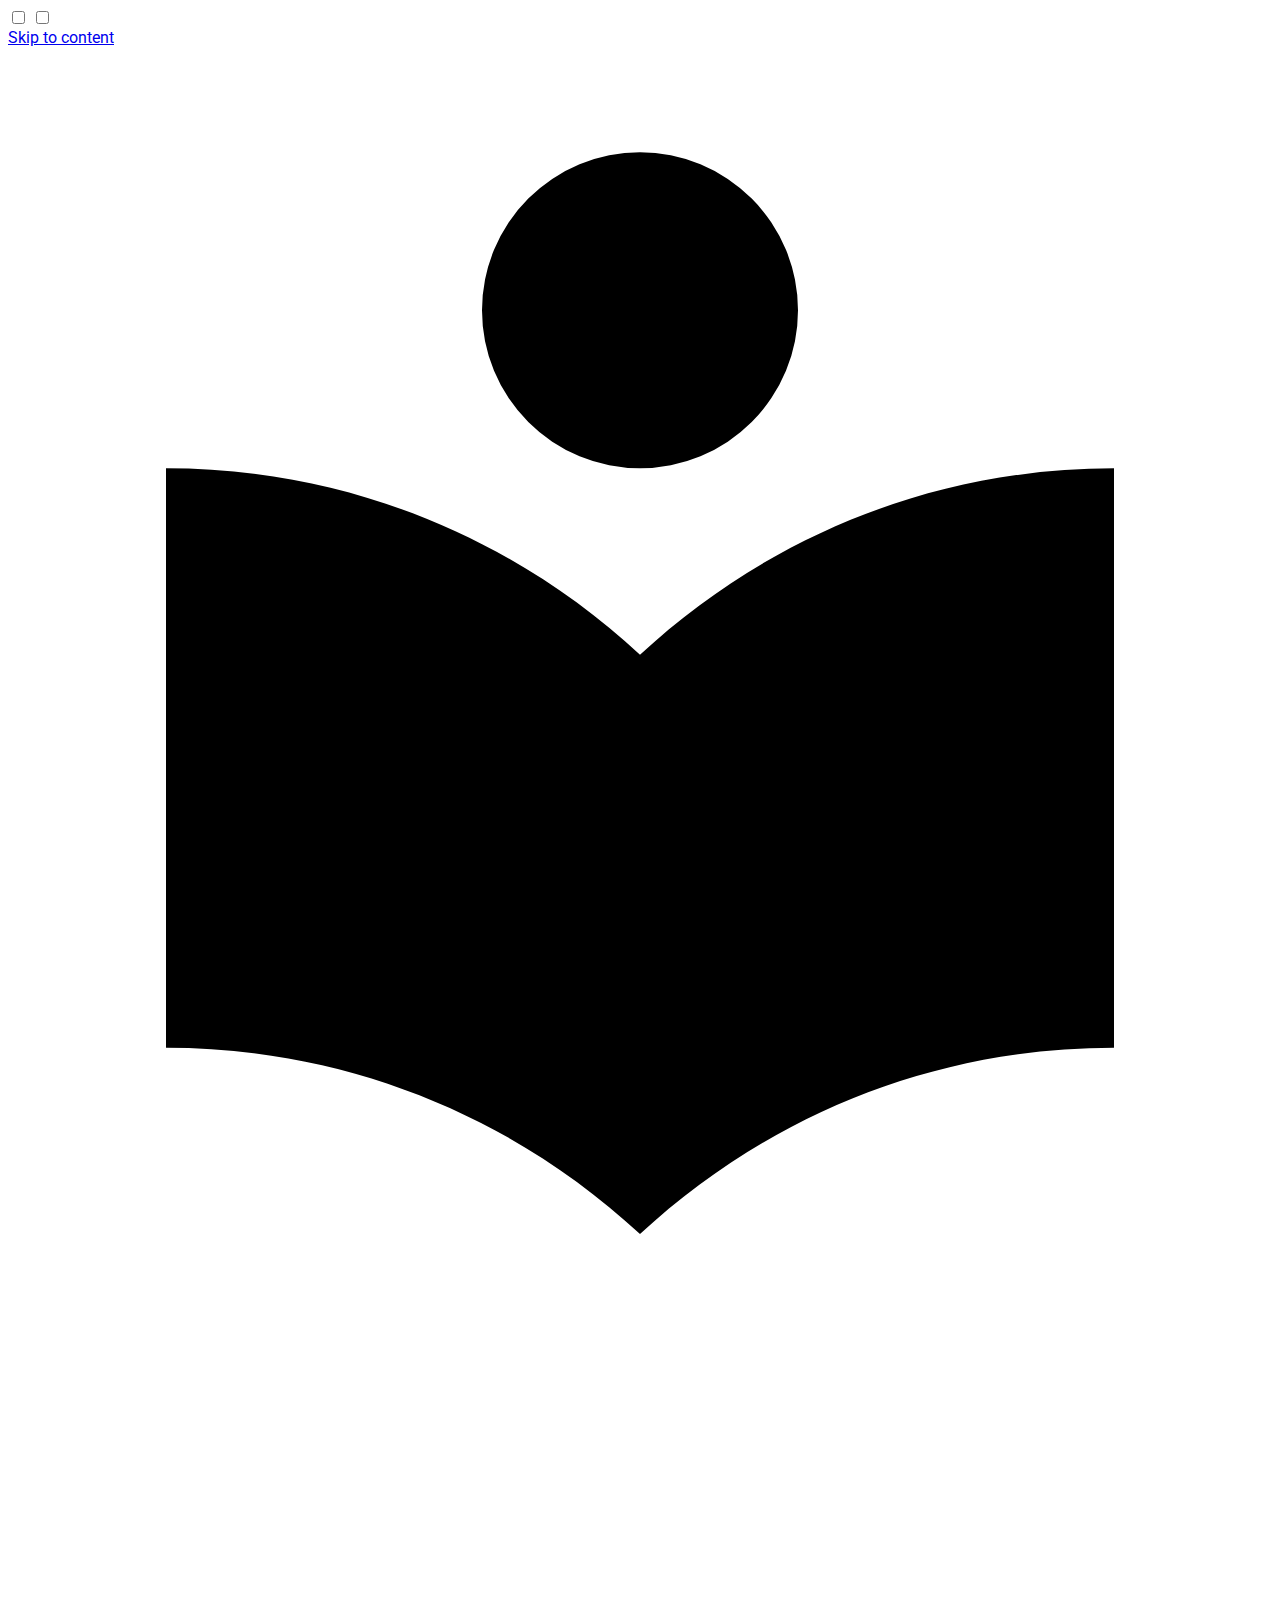
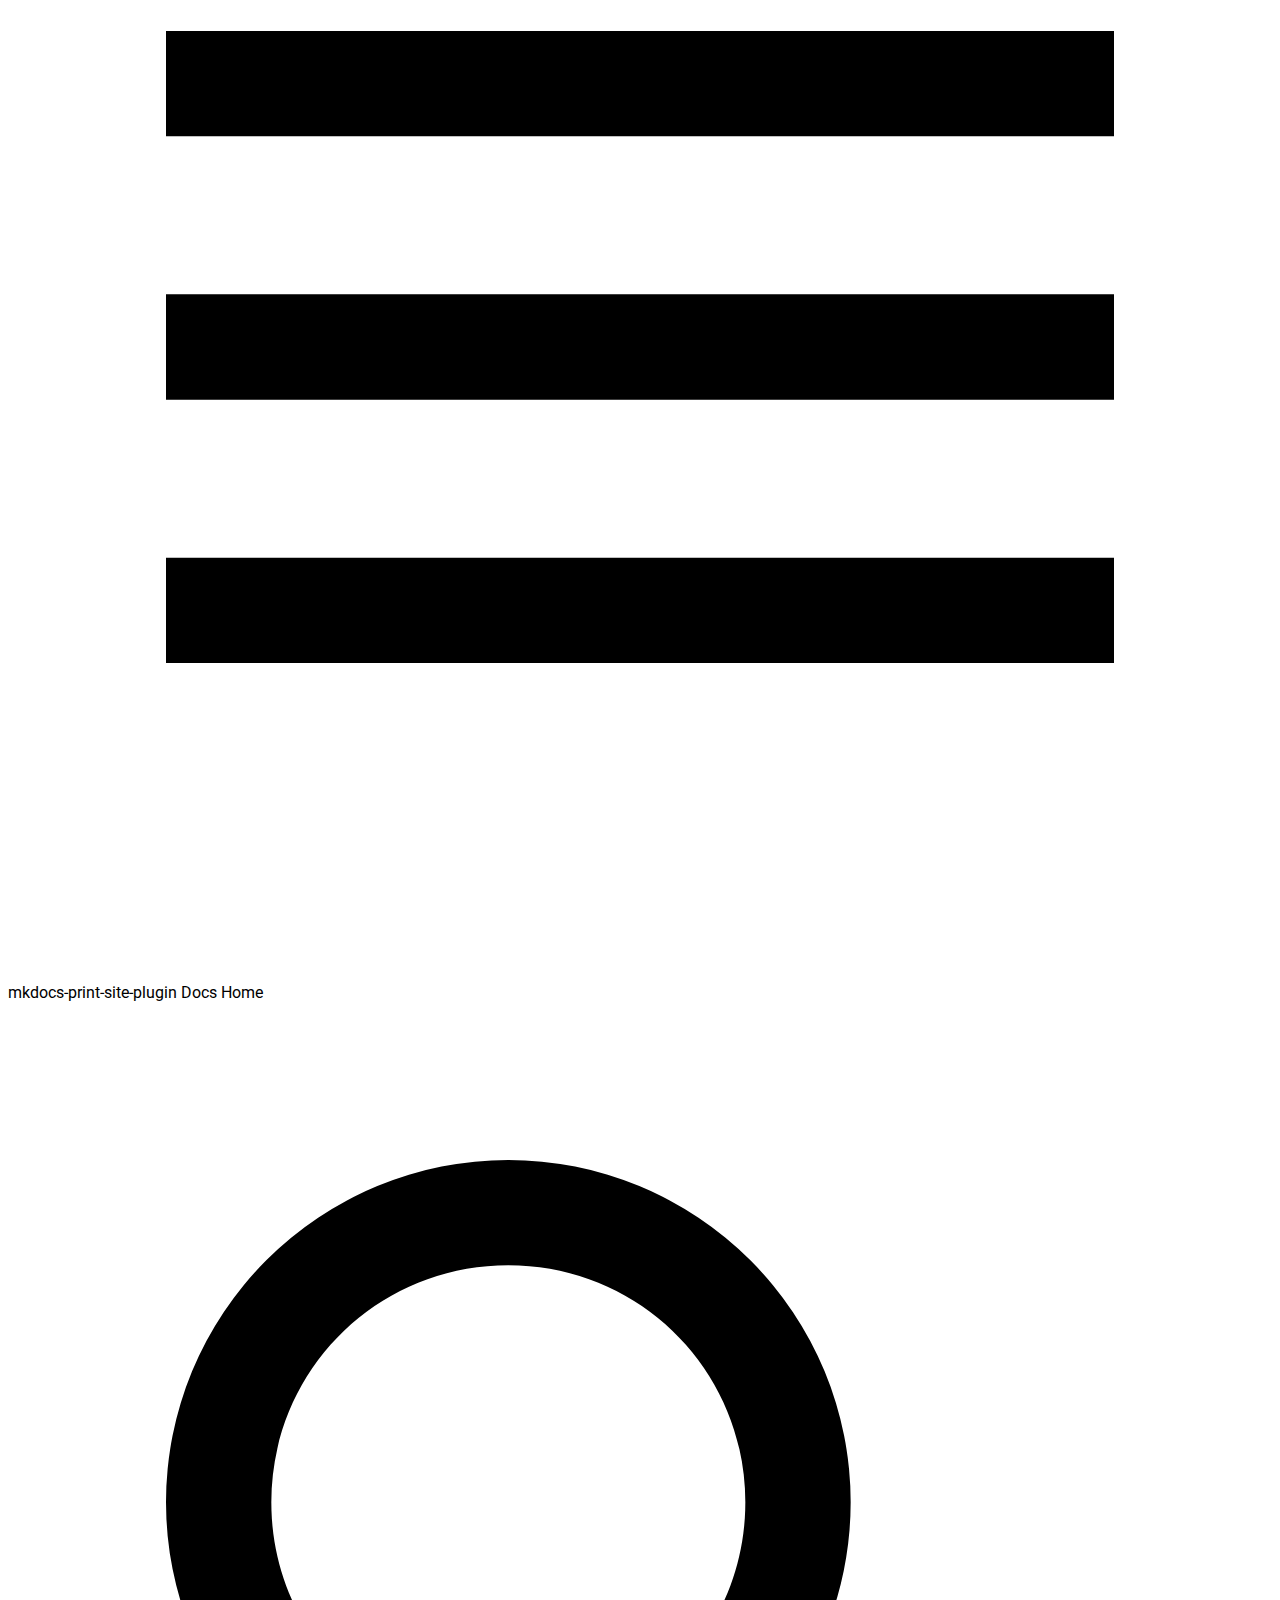
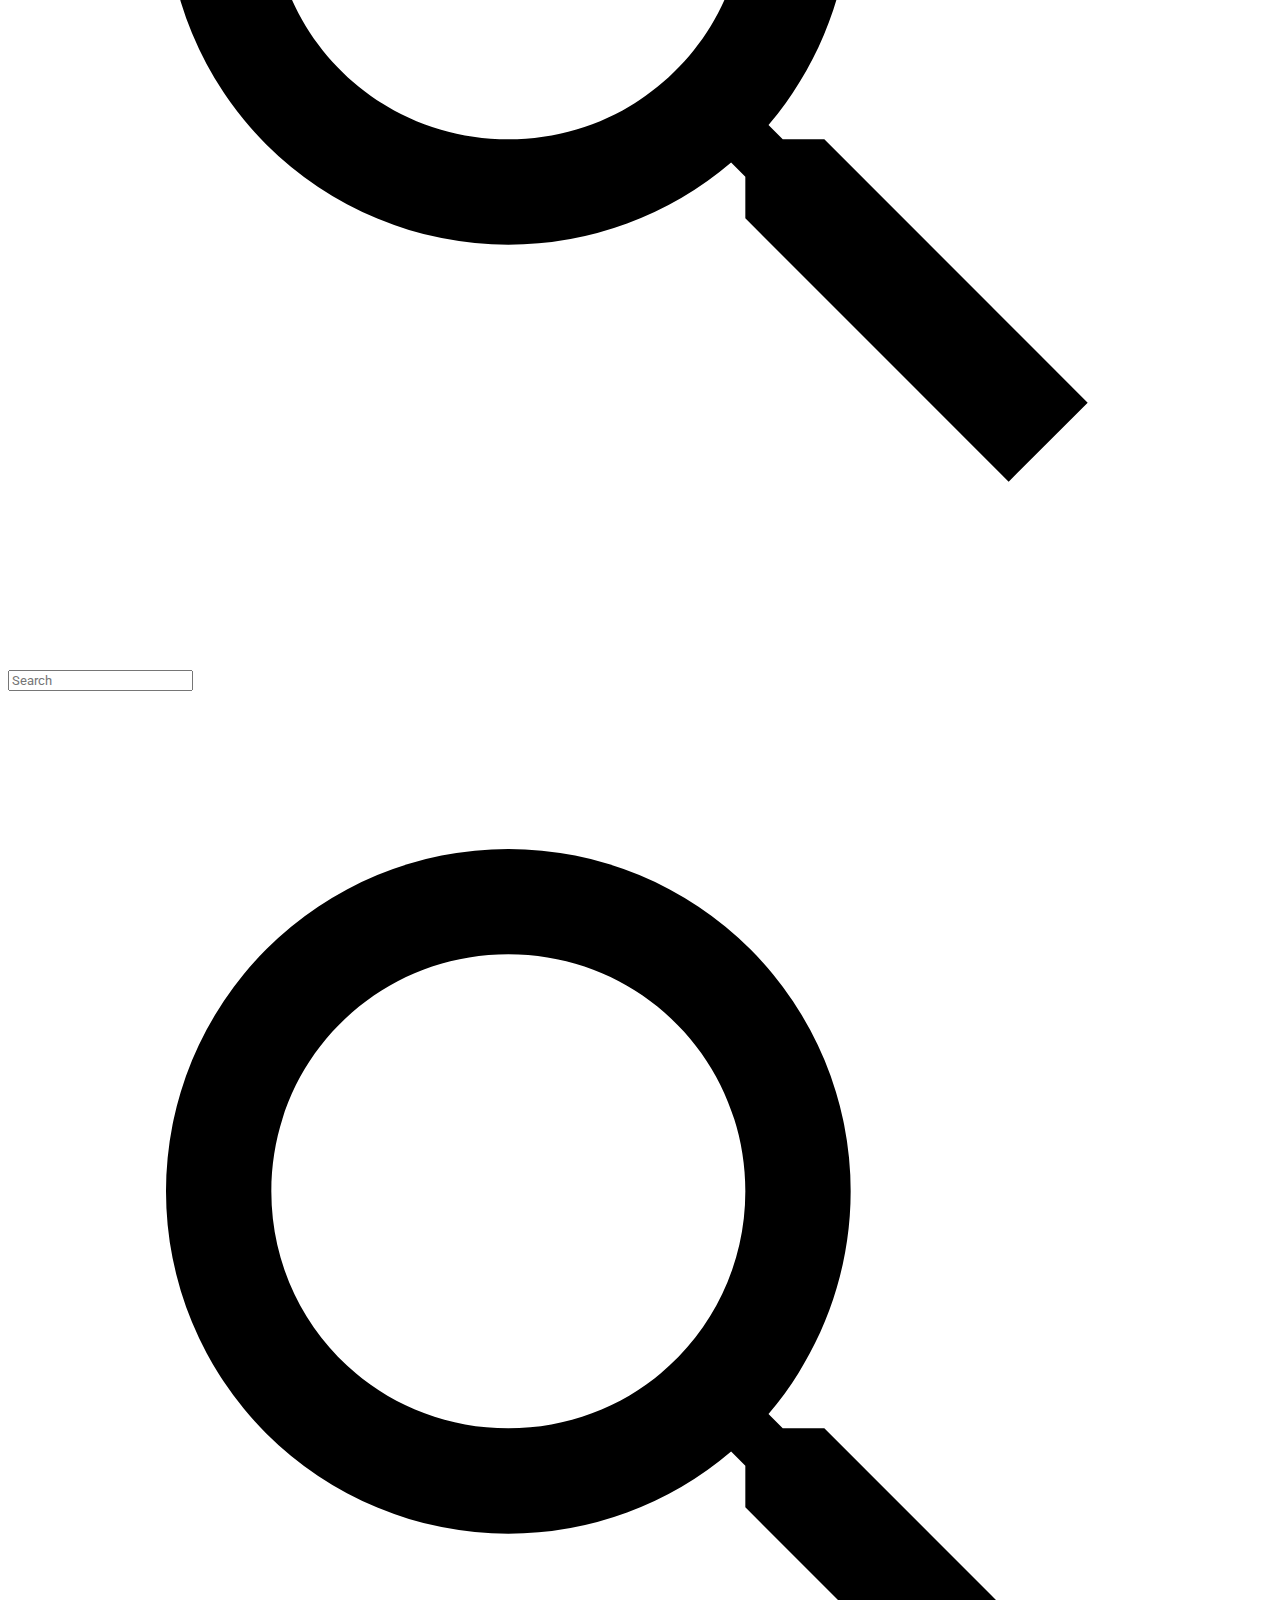
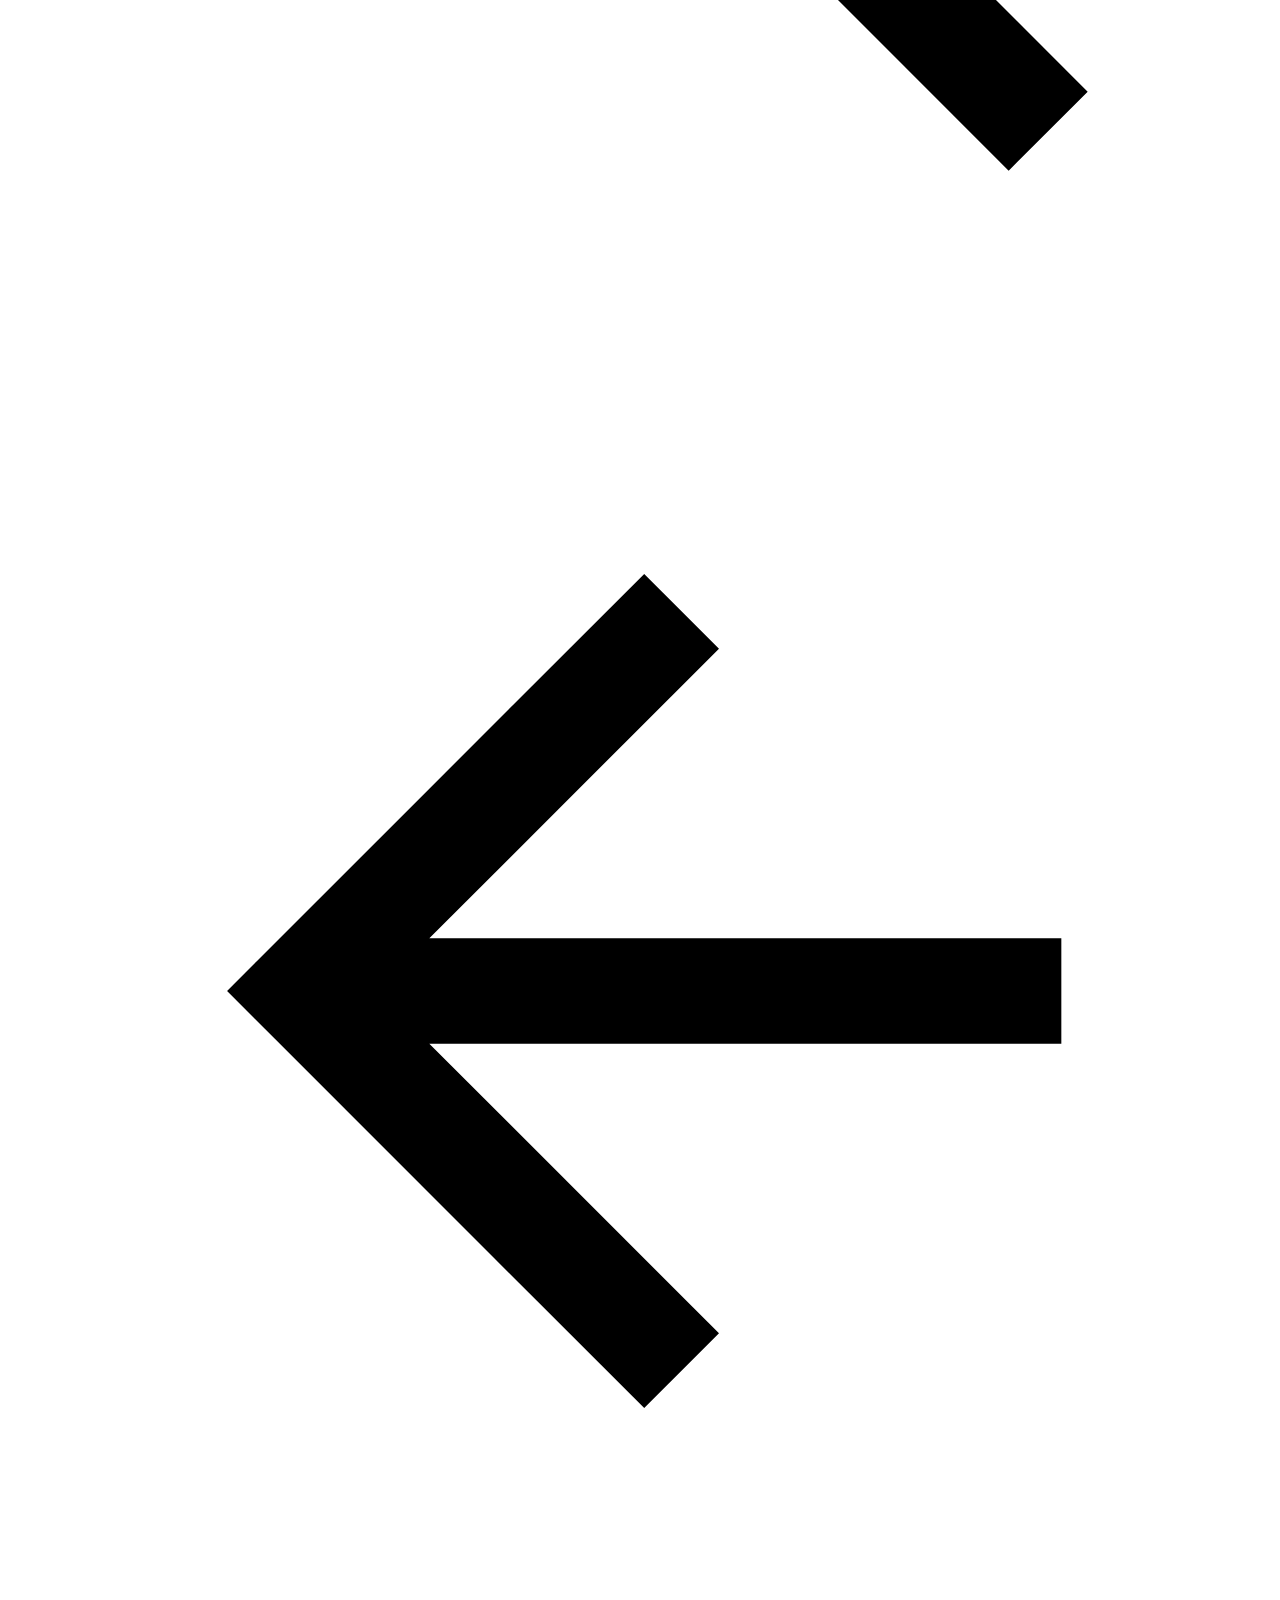
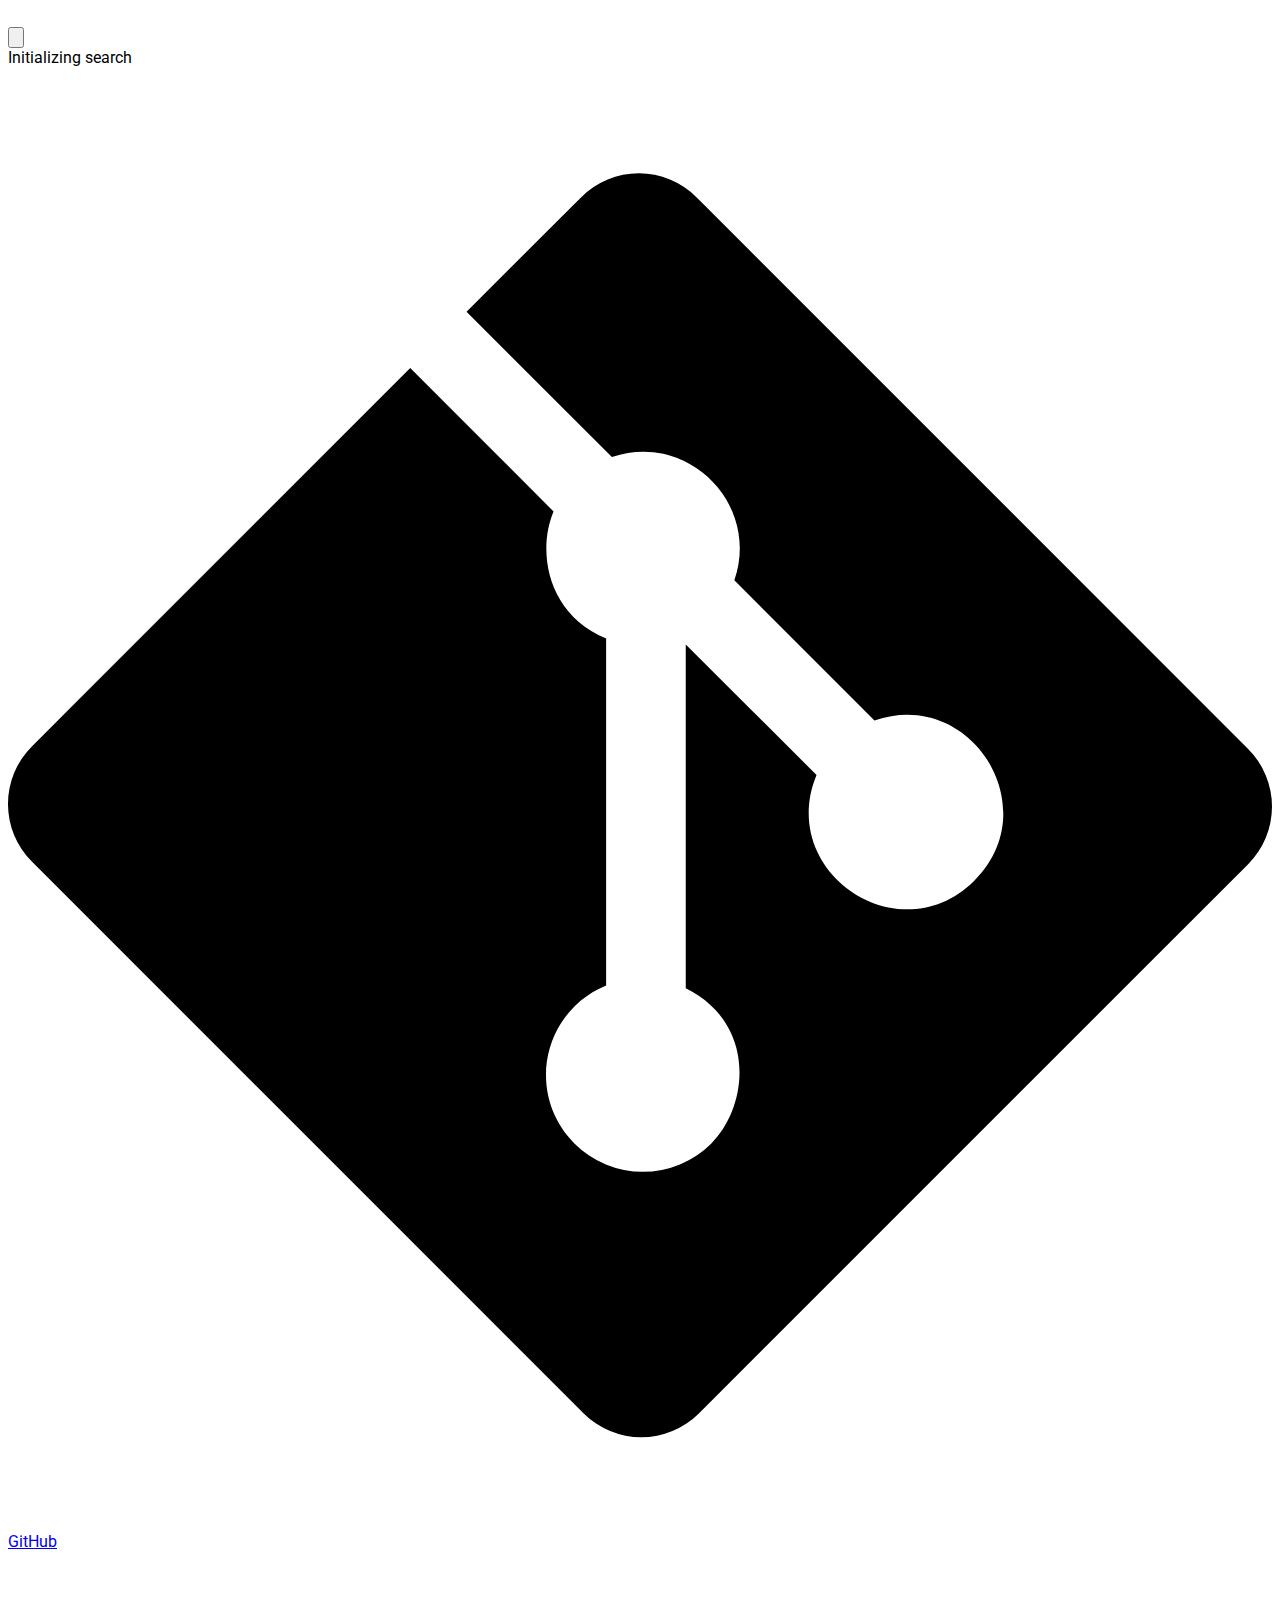
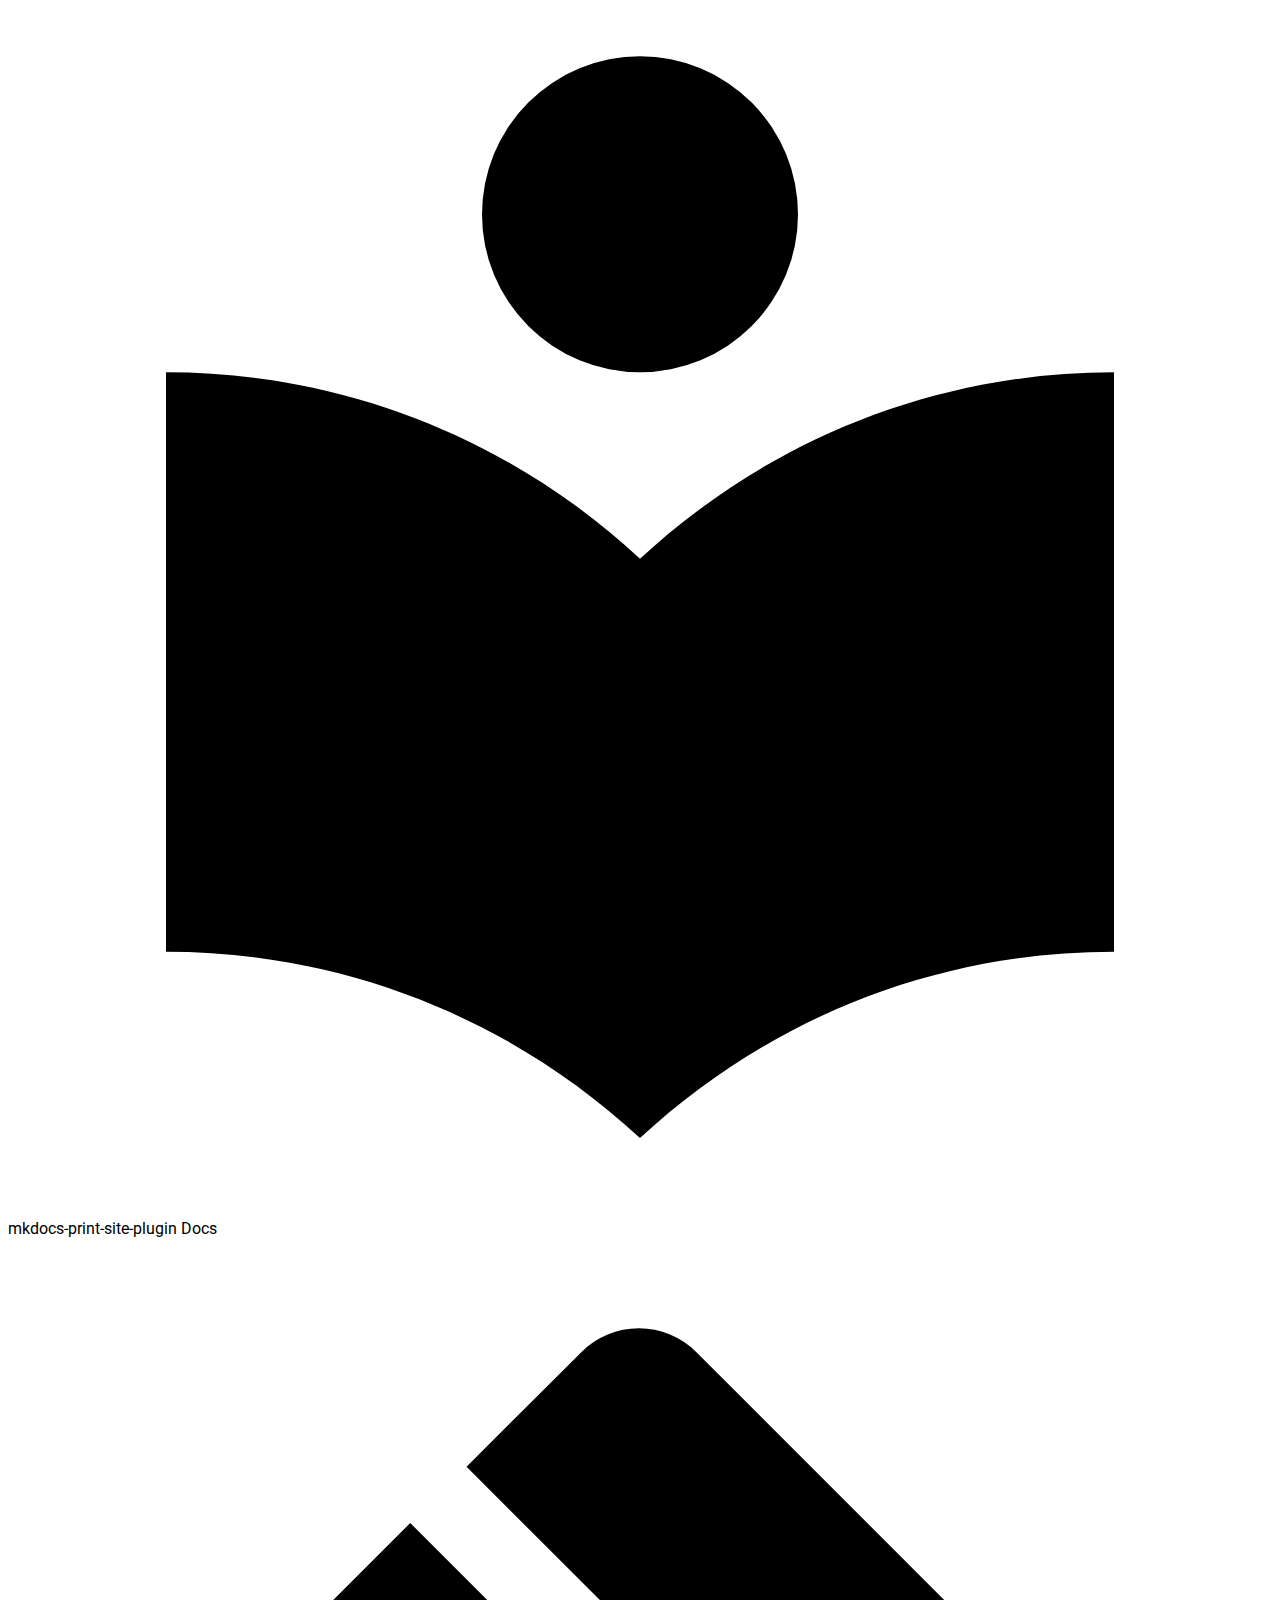
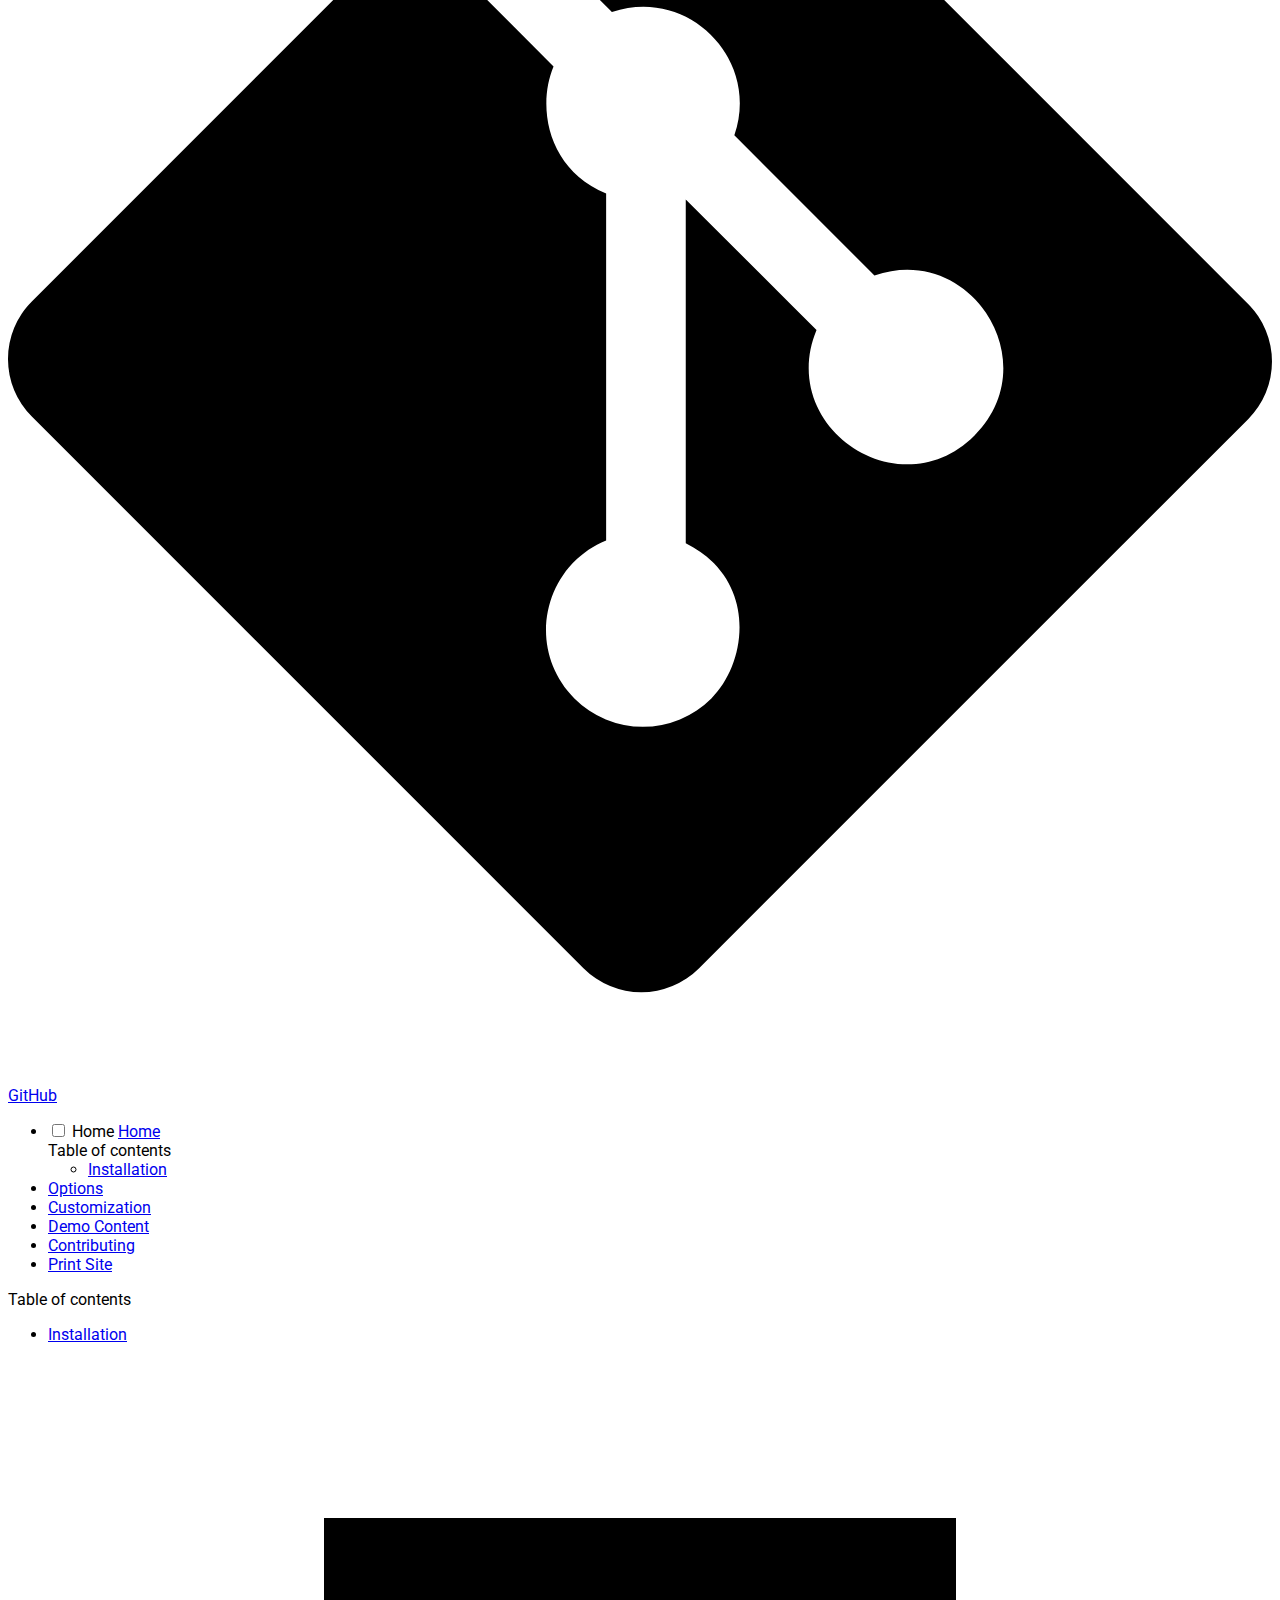
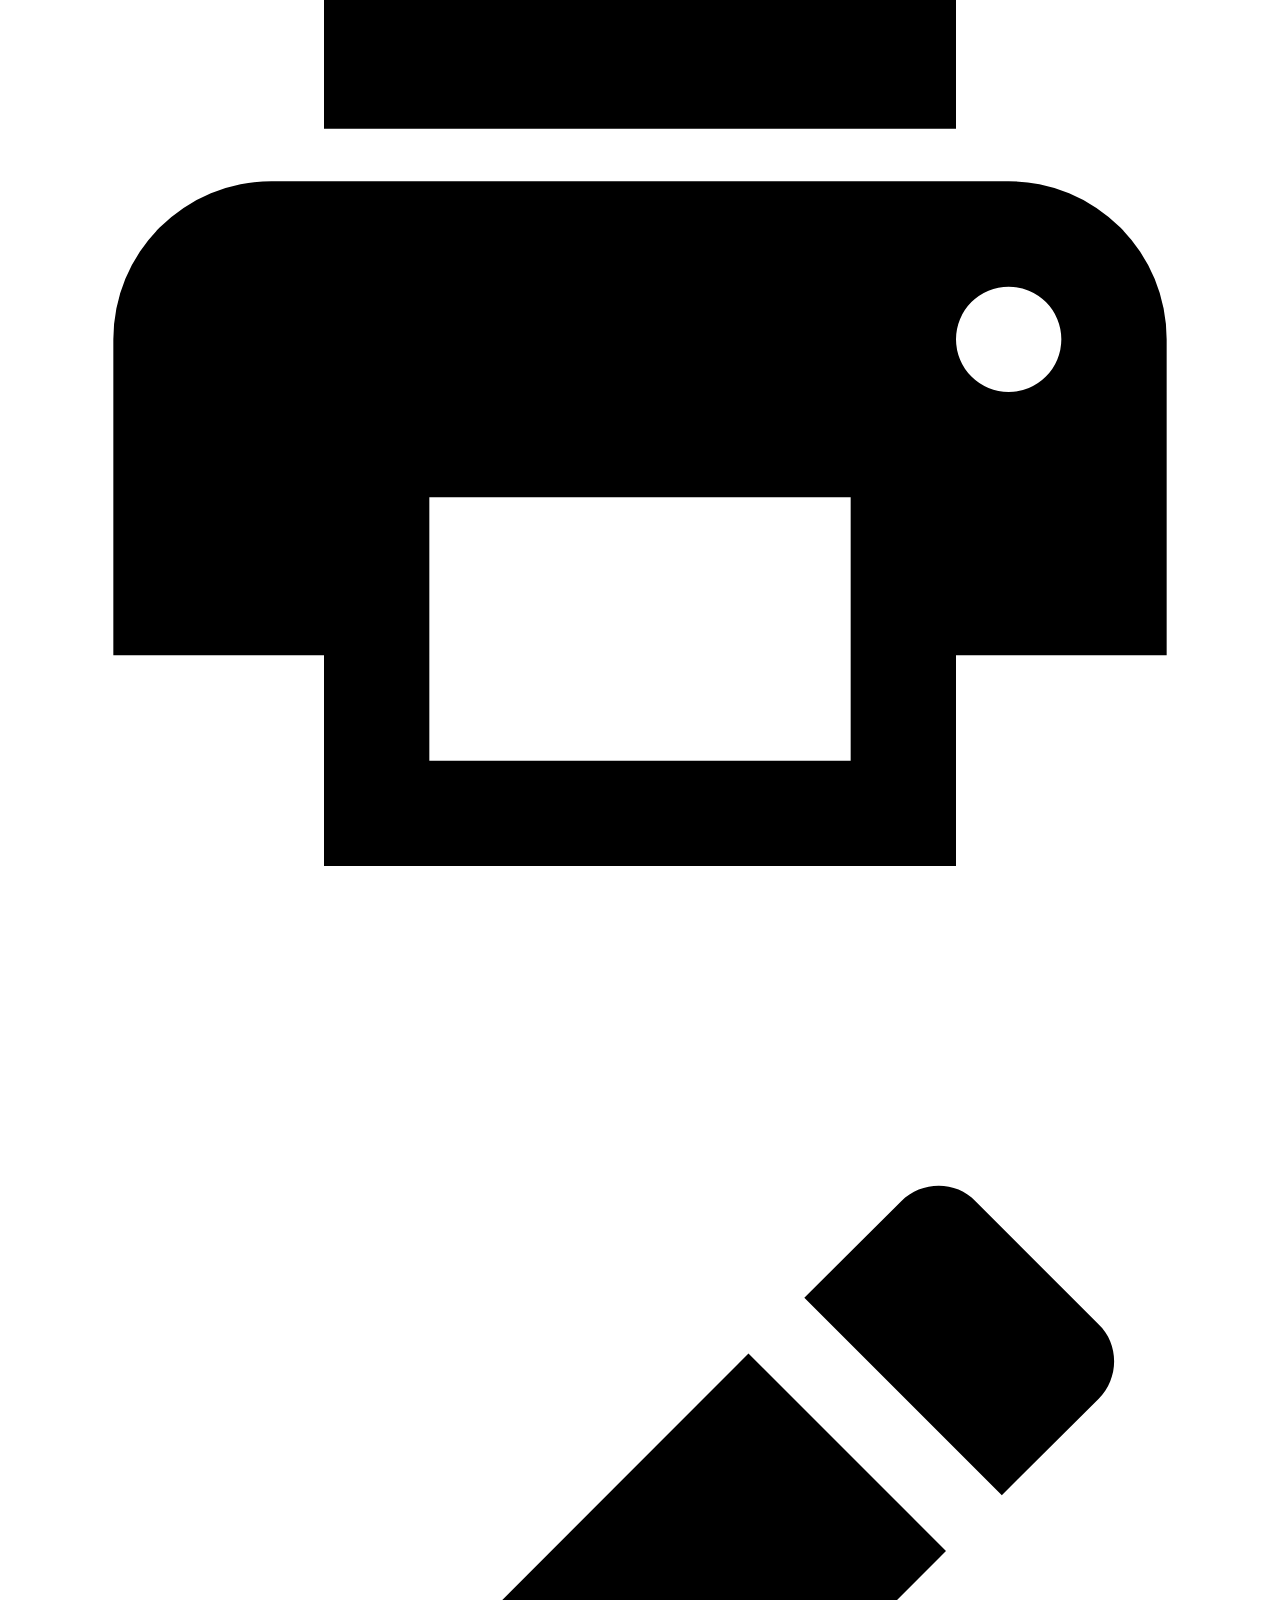
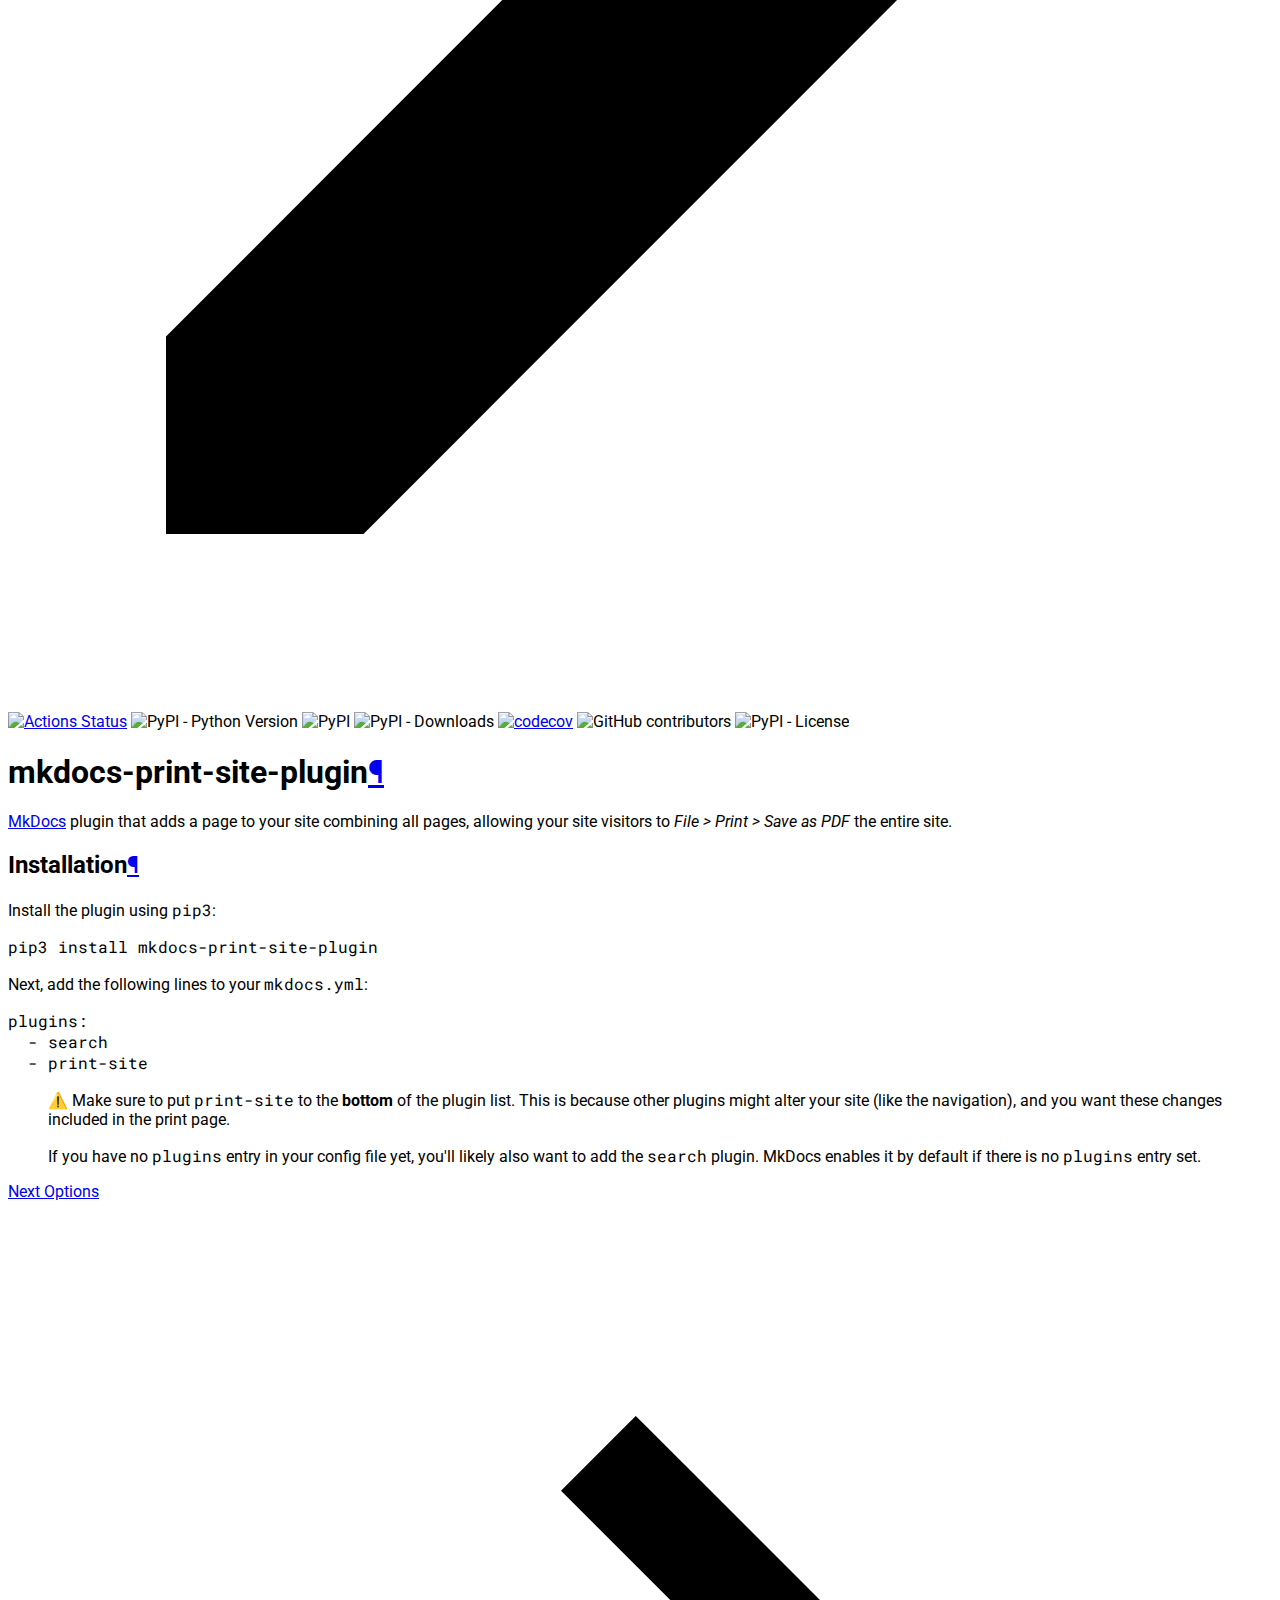
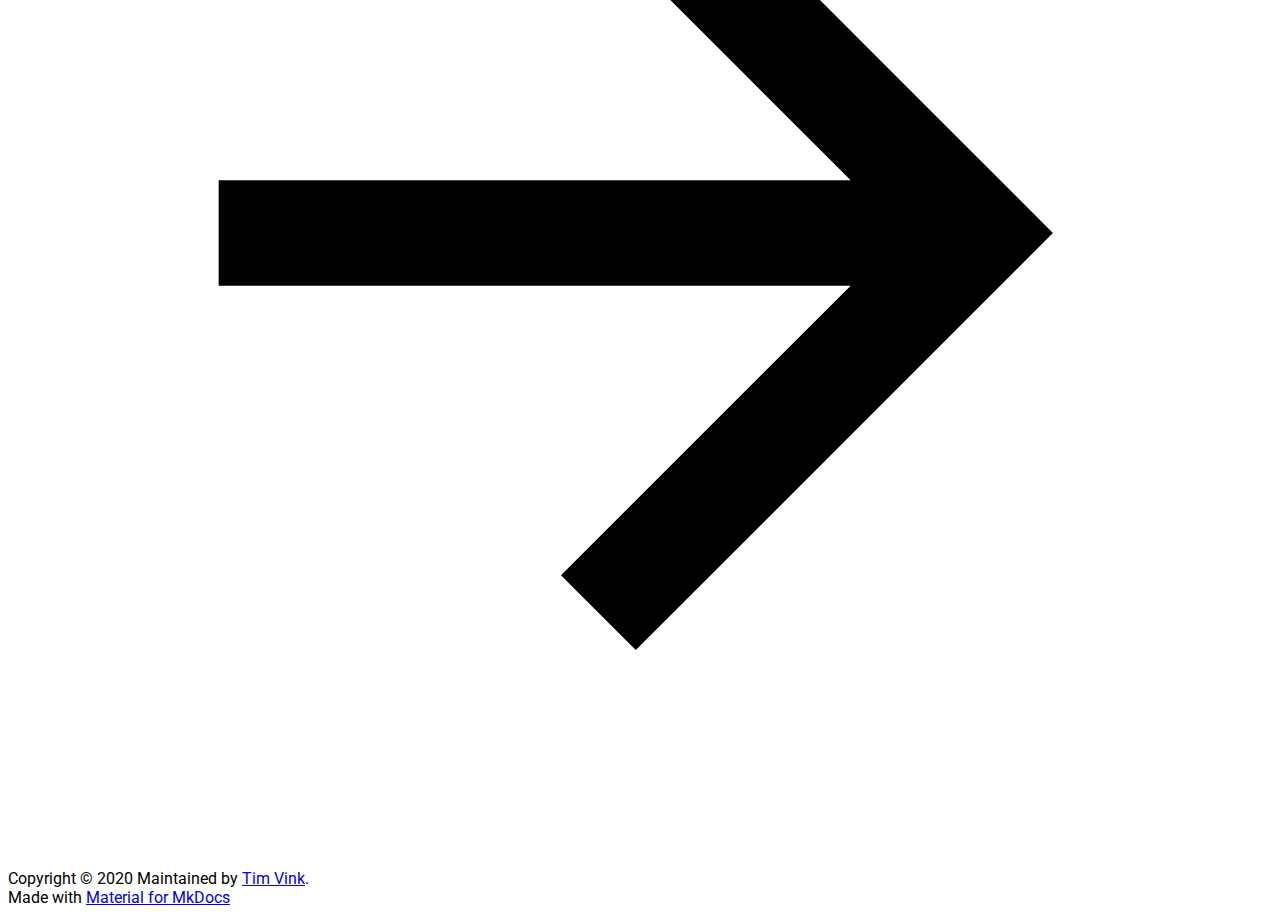
==== index.html @ d43c8cea "Deployed 85ff118 with MkDocs version: 1.1.2" ====
<!doctype html>
<html lang="en" class="no-js">
  <head>
    
      <meta charset="utf-8">
      <meta name="viewport" content="width=device-width,initial-scale=1">
      
        <meta name="description" content="MkDocs Plugin allowing your site visitors to *File > Print > Save as PDF* the entire site.">
      
      
        <link rel="canonical" href="https://timvink.github.io/mkdocs-print-site-plugin/index.html">
      
      
        <meta name="author" content="Tim Vink">
      
      <link rel="shortcut icon" href="assets/images/favicon.png">
      <meta name="generator" content="mkdocs-1.1.2, mkdocs-material-5.5.12">
    
    
      
        <title>Home - mkdocs-print-site-plugin Docs</title>
      
    
    
      <link rel="stylesheet" href="assets/stylesheets/main.4dd2dd8d.min.css">
      
        <link rel="stylesheet" href="assets/stylesheets/palette.6a5ad368.min.css">
      
      
        
        
        <meta name="theme-color" content="#2094f3">
      
    
    
    
      
        <link href="https://fonts.gstatic.com" rel="preconnect" crossorigin>
        <link rel="stylesheet" href="https://fonts.googleapis.com/css?family=Roboto:300,400,400i,700%7CRoboto+Mono&display=fallback">
        <style>body,input{font-family:"Roboto",-apple-system,BlinkMacSystemFont,Helvetica,Arial,sans-serif}code,kbd,pre{font-family:"Roboto Mono",SFMono-Regular,Consolas,Menlo,monospace}</style>
      
    
    
    
      <link rel="stylesheet" href="css/print-site.css">
    
      <link rel="stylesheet" href="css/print-site-material.css">
    
    
      
    
    
  </head>
  
  
    
    
    
    <body dir="ltr" data-md-color-scheme="preference" data-md-color-primary="blue" data-md-color-accent="blue">
  
    
      <script>matchMedia("(prefers-color-scheme: dark)").matches&&document.body.setAttribute("data-md-color-scheme","slate")</script>
    
    <input class="md-toggle" data-md-toggle="drawer" type="checkbox" id="__drawer" autocomplete="off">
    <input class="md-toggle" data-md-toggle="search" type="checkbox" id="__search" autocomplete="off">
    <label class="md-overlay" for="__drawer"></label>
    <div data-md-component="skip">
      
        
        <a href="#mkdocs-print-site-plugin" class="md-skip">
          Skip to content
        </a>
      
    </div>
    <div data-md-component="announce">
      
    </div>
    
      <header class="md-header" data-md-component="header">
  <nav class="md-header-nav md-grid" aria-label="Header">
    <a href="https://timvink.github.io/mkdocs-print-site-plugin/" title="mkdocs-print-site-plugin Docs" class="md-header-nav__button md-logo" aria-label="mkdocs-print-site-plugin Docs">
      
  
  <svg xmlns="http://www.w3.org/2000/svg" viewBox="0 0 24 24"><path d="M12 8a3 3 0 003-3 3 3 0 00-3-3 3 3 0 00-3 3 3 3 0 003 3m0 3.54C9.64 9.35 6.5 8 3 8v11c3.5 0 6.64 1.35 9 3.54 2.36-2.19 5.5-3.54 9-3.54V8c-3.5 0-6.64 1.35-9 3.54z"/></svg>

    </a>
    <label class="md-header-nav__button md-icon" for="__drawer">
      <svg xmlns="http://www.w3.org/2000/svg" viewBox="0 0 24 24"><path d="M3 6h18v2H3V6m0 5h18v2H3v-2m0 5h18v2H3v-2z"/></svg>
    </label>
    <div class="md-header-nav__title" data-md-component="header-title">
      
        <div class="md-header-nav__ellipsis">
          <span class="md-header-nav__topic md-ellipsis">
            mkdocs-print-site-plugin Docs
          </span>
          <span class="md-header-nav__topic md-ellipsis">
            
              Home
            
          </span>
        </div>
      
    </div>
    
      <label class="md-header-nav__button md-icon" for="__search">
        <svg xmlns="http://www.w3.org/2000/svg" viewBox="0 0 24 24"><path d="M9.5 3A6.5 6.5 0 0116 9.5c0 1.61-.59 3.09-1.56 4.23l.27.27h.79l5 5-1.5 1.5-5-5v-.79l-.27-.27A6.516 6.516 0 019.5 16 6.5 6.5 0 013 9.5 6.5 6.5 0 019.5 3m0 2C7 5 5 7 5 9.5S7 14 9.5 14 14 12 14 9.5 12 5 9.5 5z"/></svg>
      </label>
      
<div class="md-search" data-md-component="search" role="dialog">
  <label class="md-search__overlay" for="__search"></label>
  <div class="md-search__inner" role="search">
    <form class="md-search__form" name="search">
      <input type="text" class="md-search__input" name="query" aria-label="Search" placeholder="Search" autocapitalize="off" autocorrect="off" autocomplete="off" spellcheck="false" data-md-component="search-query" data-md-state="active">
      <label class="md-search__icon md-icon" for="__search">
        <svg xmlns="http://www.w3.org/2000/svg" viewBox="0 0 24 24"><path d="M9.5 3A6.5 6.5 0 0116 9.5c0 1.61-.59 3.09-1.56 4.23l.27.27h.79l5 5-1.5 1.5-5-5v-.79l-.27-.27A6.516 6.516 0 019.5 16 6.5 6.5 0 013 9.5 6.5 6.5 0 019.5 3m0 2C7 5 5 7 5 9.5S7 14 9.5 14 14 12 14 9.5 12 5 9.5 5z"/></svg>
        <svg xmlns="http://www.w3.org/2000/svg" viewBox="0 0 24 24"><path d="M20 11v2H8l5.5 5.5-1.42 1.42L4.16 12l7.92-7.92L13.5 5.5 8 11h12z"/></svg>
      </label>
      <button type="reset" class="md-search__icon md-icon" aria-label="Clear" data-md-component="search-reset" tabindex="-1">
        <svg xmlns="http://www.w3.org/2000/svg" viewBox="0 0 24 24"><path d="M19 6.41L17.59 5 12 10.59 6.41 5 5 6.41 10.59 12 5 17.59 6.41 19 12 13.41 17.59 19 19 17.59 13.41 12 19 6.41z"/></svg>
      </button>
    </form>
    <div class="md-search__output">
      <div class="md-search__scrollwrap" data-md-scrollfix>
        <div class="md-search-result" data-md-component="search-result">
          <div class="md-search-result__meta">
            Initializing search
          </div>
          <ol class="md-search-result__list"></ol>
        </div>
      </div>
    </div>
  </div>
</div>
    
    
      <div class="md-header-nav__source">
        
<a href="https://github.com/timvink/mkdocs-print-site-plugin/" title="Go to repository" class="md-source">
  <div class="md-source__icon md-icon">
    
    <svg xmlns="http://www.w3.org/2000/svg" viewBox="0 0 448 512"><path d="M439.55 236.05L244 40.45a28.87 28.87 0 00-40.81 0l-40.66 40.63 51.52 51.52c27.06-9.14 52.68 16.77 43.39 43.68l49.66 49.66c34.23-11.8 61.18 31 35.47 56.69-26.49 26.49-70.21-2.87-56-37.34L240.22 199v121.85c25.3 12.54 22.26 41.85 9.08 55a34.34 34.34 0 01-48.55 0c-17.57-17.6-11.07-46.91 11.25-56v-123c-20.8-8.51-24.6-30.74-18.64-45L142.57 101 8.45 235.14a28.86 28.86 0 000 40.81l195.61 195.6a28.86 28.86 0 0040.8 0l194.69-194.69a28.86 28.86 0 000-40.81z"/></svg>
  </div>
  <div class="md-source__repository">
    GitHub
  </div>
</a>
      </div>
    
  </nav>
</header>
    
    <div class="md-container" data-md-component="container">
      
        
      
      
        
      
      <main class="md-main" data-md-component="main">
        <div class="md-main__inner md-grid">
          
            
              <div class="md-sidebar md-sidebar--primary" data-md-component="navigation">
                <div class="md-sidebar__scrollwrap">
                  <div class="md-sidebar__inner">
                    <nav class="md-nav md-nav--primary" aria-label="Navigation" data-md-level="0">
  <label class="md-nav__title" for="__drawer">
    <a href="https://timvink.github.io/mkdocs-print-site-plugin/" title="mkdocs-print-site-plugin Docs" class="md-nav__button md-logo" aria-label="mkdocs-print-site-plugin Docs">
      
  
  <svg xmlns="http://www.w3.org/2000/svg" viewBox="0 0 24 24"><path d="M12 8a3 3 0 003-3 3 3 0 00-3-3 3 3 0 00-3 3 3 3 0 003 3m0 3.54C9.64 9.35 6.5 8 3 8v11c3.5 0 6.64 1.35 9 3.54 2.36-2.19 5.5-3.54 9-3.54V8c-3.5 0-6.64 1.35-9 3.54z"/></svg>

    </a>
    mkdocs-print-site-plugin Docs
  </label>
  
    <div class="md-nav__source">
      
<a href="https://github.com/timvink/mkdocs-print-site-plugin/" title="Go to repository" class="md-source">
  <div class="md-source__icon md-icon">
    
    <svg xmlns="http://www.w3.org/2000/svg" viewBox="0 0 448 512"><path d="M439.55 236.05L244 40.45a28.87 28.87 0 00-40.81 0l-40.66 40.63 51.52 51.52c27.06-9.14 52.68 16.77 43.39 43.68l49.66 49.66c34.23-11.8 61.18 31 35.47 56.69-26.49 26.49-70.21-2.87-56-37.34L240.22 199v121.85c25.3 12.54 22.26 41.85 9.08 55a34.34 34.34 0 01-48.55 0c-17.57-17.6-11.07-46.91 11.25-56v-123c-20.8-8.51-24.6-30.74-18.64-45L142.57 101 8.45 235.14a28.86 28.86 0 000 40.81l195.61 195.6a28.86 28.86 0 0040.8 0l194.69-194.69a28.86 28.86 0 000-40.81z"/></svg>
  </div>
  <div class="md-source__repository">
    GitHub
  </div>
</a>
    </div>
  
  <ul class="md-nav__list" data-md-scrollfix>
    
      
      
      

  


  <li class="md-nav__item md-nav__item--active">
    
    <input class="md-nav__toggle md-toggle" data-md-toggle="toc" type="checkbox" id="__toc">
    
      
    
    
      <label class="md-nav__link md-nav__link--active" for="__toc">
        Home
        <span class="md-nav__icon md-icon"></span>
      </label>
    
    <a href="index.html" title="Home" class="md-nav__link md-nav__link--active">
      Home
    </a>
    
      
<nav class="md-nav md-nav--secondary" aria-label="Table of contents">
  
  
    
  
  
    <label class="md-nav__title" for="__toc">
      <span class="md-nav__icon md-icon"></span>
      Table of contents
    </label>
    <ul class="md-nav__list" data-md-scrollfix>
      
        <li class="md-nav__item">
  <a href="#installation" class="md-nav__link">
    Installation
  </a>
  
</li>
      
    </ul>
  
</nav>
    
  </li>

    
      
      
      


  <li class="md-nav__item">
    <a href="options.html" title="Options" class="md-nav__link">
      Options
    </a>
  </li>

    
      
      
      


  <li class="md-nav__item">
    <a href="customization.html" title="Customization" class="md-nav__link">
      Customization
    </a>
  </li>

    
      
      
      


  <li class="md-nav__item">
    <a href="demo_content.html" title="Demo Content" class="md-nav__link">
      Demo Content
    </a>
  </li>

    
      
      
      


  <li class="md-nav__item">
    <a href="contributing.html" title="Contributing" class="md-nav__link">
      Contributing
    </a>
  </li>

    
      
      
      


  <li class="md-nav__item">
    <a href="print_page.html" title="Print Site" class="md-nav__link">
      Print Site
    </a>
  </li>

    
  </ul>
</nav>
                  </div>
                </div>
              </div>
            
            
              <div class="md-sidebar md-sidebar--secondary" data-md-component="toc">
                <div class="md-sidebar__scrollwrap">
                  <div class="md-sidebar__inner">
                    
<nav class="md-nav md-nav--secondary" aria-label="Table of contents">
  
  
    
  
  
    <label class="md-nav__title" for="__toc">
      <span class="md-nav__icon md-icon"></span>
      Table of contents
    </label>
    <ul class="md-nav__list" data-md-scrollfix>
      
        <li class="md-nav__item">
  <a href="#installation" class="md-nav__link">
    Installation
  </a>
  
</li>
      
    </ul>
  
</nav>
                  </div>
                </div>
              </div>
            
          
          <div class="md-content">
            <article class="md-content__inner md-typeset">
              

    <a href="print_page.html" title="Print Site" class="md-content__button md-icon">
        <svg xmlns="http://www.w3.org/2000/svg" viewBox="0 0 24 24"><path d="M18 3H6v4h12m1 5a1 1 0 01-1-1 1 1 0 011-1 1 1 0 011 1 1 1 0 01-1 1m-3 7H8v-5h8m3-6H5a3 3 0 00-3 3v6h4v4h12v-4h4v-6a3 3 0 00-3-3z"/></svg>
    </a>



                
                  <a href="https://github.com/timvink/mkdocs-print-site-plugin/edit/master/docs/index.md" title="Edit this page" class="md-content__button md-icon">
                    <svg xmlns="http://www.w3.org/2000/svg" viewBox="0 0 24 24"><path d="M20.71 7.04c.39-.39.39-1.04 0-1.41l-2.34-2.34c-.37-.39-1.02-.39-1.41 0l-1.84 1.83 3.75 3.75M3 17.25V21h3.75L17.81 9.93l-3.75-3.75L3 17.25z"/></svg>
                  </a>
                
                
                  
                
                
                <p><a href="https://github.com/timvink/mkdocs-print-site-plugin/actions"><img alt="Actions Status" src="https://github.com/timvink/mkdocs-print-site-plugin/workflows/pytest/badge.svg" /></a>
<img alt="PyPI - Python Version" src="https://img.shields.io/pypi/pyversions/mkdocs-print-site-plugin" />
<img alt="PyPI" src="https://img.shields.io/pypi/v/mkdocs-print-site-plugin" />
<img alt="PyPI - Downloads" src="https://img.shields.io/pypi/dm/mkdocs-print-site-plugin" />
<a href="https://codecov.io/gh/timvink/mkdocs-print-site-plugin"><img alt="codecov" src="https://codecov.io/gh/timvink/mkdocs-print-site-plugin/branch/master/graph/badge.svg" /></a>
<img alt="GitHub contributors" src="https://img.shields.io/github/contributors/timvink/mkdocs-print-site-plugin" />
<img alt="PyPI - License" src="https://img.shields.io/pypi/l/mkdocs-print-site-plugin" /></p>
<h1 id="mkdocs-print-site-plugin">mkdocs-print-site-plugin<a class="headerlink" href="#mkdocs-print-site-plugin" title="Permanent link">&para;</a></h1>
<p><a href="https://www.mkdocs.org/">MkDocs</a> plugin that adds a page to your site combining all pages, allowing your site visitors to <em>File &gt; Print &gt; Save as PDF</em> the entire site.</p>
<h2 id="installation">Installation<a class="headerlink" href="#installation" title="Permanent link">&para;</a></h2>
<p>Install the plugin using <code>pip3</code>:</p>
<div class="highlight"><pre><span></span><code>pip3 install mkdocs-print-site-plugin
</code></pre></div>

<p>Next, add the following lines to your <code>mkdocs.yml</code>:</p>
<div class="highlight"><pre><span></span><code>plugins:
  - search
  - print-site
</code></pre></div>

<blockquote>
<p>⚠️ Make sure to put <code>print-site</code> to the <strong>bottom</strong> of the plugin list. This is because other plugins might alter your site (like the navigation), and you want these changes included in the print page.</p>
<p>If you have no <code>plugins</code> entry in your config file yet, you'll likely also want to add the <code>search</code> plugin. MkDocs enables it by default if there is no <code>plugins</code> entry set.</p>
</blockquote>
                
              

              
                


              
            </article>
          </div>
        </div>
      </main>
      
        
<footer class="md-footer">
  
    <div class="md-footer-nav">
      <nav class="md-footer-nav__inner md-grid" aria-label="Footer">
        
        
          <a href="options.html" title="Options" class="md-footer-nav__link md-footer-nav__link--next" rel="next">
            <div class="md-footer-nav__title">
              <div class="md-ellipsis">
                <span class="md-footer-nav__direction">
                  Next
                </span>
                Options
              </div>
            </div>
            <div class="md-footer-nav__button md-icon">
              <svg xmlns="http://www.w3.org/2000/svg" viewBox="0 0 24 24"><path d="M4 11v2h12l-5.5 5.5 1.42 1.42L19.84 12l-7.92-7.92L10.5 5.5 16 11H4z"/></svg>
            </div>
          </a>
        
      </nav>
    </div>
  
  <div class="md-footer-meta md-typeset">
    <div class="md-footer-meta__inner md-grid">
      <div class="md-footer-copyright">
        
          <div class="md-footer-copyright__highlight">
            Copyright &copy; 2020 Maintained by <a href="https://github.com/timvink">Tim Vink</a>.
          </div>
        
        Made with
        <a href="https://squidfunk.github.io/mkdocs-material/" target="_blank" rel="noopener">
          Material for MkDocs
        </a>
      </div>
      
    </div>
  </div>
</footer>
      
    </div>
    
      <script src="assets/javascripts/vendor.3636a4ec.min.js"></script>
      <script src="assets/javascripts/bundle.e9fe3281.min.js"></script><script id="__lang" type="application/json">{"clipboard.copy": "Copy to clipboard", "clipboard.copied": "Copied to clipboard", "search.config.lang": "en", "search.config.pipeline": "trimmer, stopWordFilter", "search.config.separator": "[\\s\\-]+", "search.result.placeholder": "Type to start searching", "search.result.none": "No matching documents", "search.result.one": "1 matching document", "search.result.other": "# matching documents"}</script>
      
      <script>
        app = initialize({
          base: ".",
          features: [],
          search: Object.assign({
            worker: "assets/javascripts/worker/search.5eca75d3.min.js"
          }, typeof search !== "undefined" && search)
        })
      </script>
      
        <script src="javascripts/config.js"></script>
      
        <script src="https://polyfill.io/v3/polyfill.min.js?features=es6"></script>
      
        <script src="https://cdn.jsdelivr.net/npm/mathjax@3/es5/tex-mml-chtml.js"></script>
      
        <script src="js/print-site.js"></script>
      
        <script src="js/print-site-instant-loading.js"></script>
      
    
  </body>
</html>
---- css/print-site.css ----
/* 
The print-site banner
*/
#print-site-banner {
    border:2px; 
    border-style:solid; 
    border-color:#000000; 
    padding: 0em 1em 0em 1em; 
    margin-bottom: 2em;
}
#print-site-banner h3 {
    margin-top: 1rem;
}

/* 
Enumerate headings

Only displayed when set in mkdocs.yml

print-site:
    - print-site-enumerate_headings: true
*/

/* Ensure inline adding of heading number */
.print-site-enumerate-headings h1:before,
.print-site-enumerate-headings h2:before,
.print-site-enumerate-headings h3:before,
.print-site-enumerate-headings h4:before,
.print-site-enumerate-headings h5:before,
.print-site-enumerate-headings h6:before {
    display: inline !important;
}
/* Count headings */
body {counter-reset: chapter toc-chapter figurecounter;}
.print-site-enumerate-headings h1 {counter-reset: section sub-section composite detail last; }
.print-site-enumerate-headings h2 {counter-reset: sub-section composite detail last; }
.print-site-enumerate-headings h3 {counter-reset: composite detail last; }
.print-site-enumerate-headings h4 {counter-reset: detail last; }
.print-site-enumerate-headings h5 {counter-reset: last; }
.print-site-enumerate-headings h1:before {
    counter-increment: chapter;
    content: counter(chapter) " " !important;
}
.print-site-enumerate-headings h1.print-page-toc-title:before,
#print-site-cover-page h1:before,
#print-site-cover-page h2:before,
#print-site-cover-page h3:before,
#print-site-cover-page h4:before,
#print-site-cover-page h5:before,
#print-site-cover-page h6:before {
    content: none !important;
    counter-increment: none;
}
.print-site-enumerate-headings h2:before {
  counter-increment: section;
  content: counter(chapter) "." counter(section) " " !important;
}
.print-site-enumerate-headings h3:before {
  counter-increment: sub-section;
  content: counter(chapter) "." counter(section) "." counter(sub-section) " " !important;
}
.print-site-enumerate-headings h4:before {
  counter-increment: composite;
  content: counter(chapter) "." counter(section) "." counter(sub-section) "." counter(composite) " " !important;
}
.print-site-enumerate-headings h5:before {
  counter-increment: detail;
  content: counter(chapter) "." counter(section) "." counter(sub-section) "." counter(composite) "." counter(detail) " " !important;
}
.print-site-enumerate-headings h6:before {
    counter-increment: last;
    content: counter(chapter) "." counter(section) "." counter(sub-section) "." counter(composite) "." counter(detail) "." counter(last) !important;
}
/* Count links in table of contents also */
.print-site-enumerate-headings .print-site-toc-level-1 > ul { counter-reset: toc-section; }
.print-site-enumerate-headings .print-site-toc-level-2 > ul { counter-reset: toc-sub-section; }
.print-site-enumerate-headings .print-site-toc-level-3 > ul { counter-reset: toc-composite; }
.print-site-enumerate-headings .print-site-toc-level-4 > ul { counter-reset: toc-detail; }
.print-site-enumerate-headings .print-site-toc-level-5 > ul { counter-reset: toc-last; }
.print-site-enumerate-headings .print-site-toc-level-1 > li a:before {
    counter-increment: toc-chapter;
    content: counter(toc-chapter) " "; 
}
.print-site-enumerate-headings .print-site-toc-level-2 > li a:before {
    counter-increment: toc-section; 
    content: counter(toc-chapter) "." counter(toc-section) " ";
}
.print-site-enumerate-headings .print-site-toc-level-3 > li a:before {
    counter-increment: toc-sub-section;
    content: counter(toc-chapter) "." counter(toc-section) "." counter(toc-sub-section) " ";
}
.print-site-enumerate-headings .print-site-toc-level-4 > li a:before {
    counter-increment: toc-composite;
    content: counter(toc-chapter) "." counter(toc-section) "." counter(toc-sub-section) "." counter(toc-composite) " ";
}
.print-site-enumerate-headings .print-site-toc-level-5 > li a:before {
    counter-increment: toc-detail;
    content: counter(toc-chapter) "." counter(toc-section) "." counter(toc-sub-section) "." counter(toc-composite) "." counter(toc-detail) " ";
}
.print-site-enumerate-headings .print-site-toc-level-6 > li a:before {
    counter-increment: toc-last;
    content: counter(toc-chapter) "." counter(toc-section) "." counter(toc-sub-section) "." counter(toc-composite) "." counter(toc-detail) "." counter(toc-last);
}
#print-page-toc li a.headerlink:before {
    content: none !important;
    counter-increment: none;
}


/* Enumerate figures */
.print-site-enumerate-figures figcaption:before {
    counter-increment: figurecounter;
    content: "Figure " counter(figurecounter) ": ";
}


/* Print URLS: 
Change a 'link' to 'link (target)' */
div.print-site-add-full-url section.print-page a[href^="http"]::after{
    content: " (" attr(href) ") ";
}


/* 
Print site table of contents styling
 */
#print-site-page h1:target, 
#print-site-page h2:target, 
#print-site-page h3:target, 
#print-site-page h4:target, 
#print-site-page h5:target, 
#print-site-page h6:target {
    animation: highlight 1s ease;
}
@keyframes highlight {
    from { background: yellow; }
    to { background: white; }
}

/* Don't display cover page when not in print mode */
#print-site-cover-page { display: none; }

@media print {    

    /* included bookmarks on h1 and h2
    Doesn't work, but included In case Chrome gets support 
    for these experimental CSS features that define PDF bookmarks */
    #print-site-page h1 {
        bookmark-level: 1;
        bookmark-label: content(); 
        -ah-bookmark-level: 1;
        -ro-pdf-bookmark-level: 1;
    }
    #print-site-page h2 {
        bookmark-level: 2;
        bookmark-label: content(); 
        -ah-bookmark-level: 2;
        -ro-pdf-bookmark-level: 2;
    }

    /* Remove print site banner */
    #print-site-banner { display: none; }

    /* Ensure all tabbed content is displayed and printed
    https://squidfunk.github.io/mkdocs-material/reference/content-tabs/ */
    #print-site-page div.tabbed-content { display: block !important; }

    /* PDF page breaks on each MkDocs page, except the first one */
    #print-site-page section.print-page {
        page-break-before: always;
    }
    #print-site-page section.print-page:first-of-type {
        page-break-before: avoid;
    }

    #print-site-page p, 
    #print-site-page pre, 
    #print-site-page blockquote, 
    #print-site-page .tabbed-set {
        page-break-inside: avoid;
    }

    /* Avoid a page break immediately after a heading */
    /* Credits https://stackoverflow.com/a/9238898/5525118 */
    #print-site-page h1 {
        page-break-inside: avoid;
    }
    #print-site-page h1::after {
        content: "";
        display: block;
        height: 100px;
        margin-bottom: -100px;
    }

    #print-site-page footer { display : none; }


    
    #print-site-cover-page {
        display: block;
        width:100%; 
        text-align: center;
    }
    #print-site-cover-page h1 {
        font-size: 400%;
    }


}


@page {

    /* 
        Note this CSS file is added to all MkDocs pages
        So this @page logic will affect print of all pages
    */

    /* Prevent image page overflow */
    img { max-width: 500px !important; }

}
---- css/print-site-material.css ----
/* print styles for mkdocs material theme 
https://github.com/squidfunk/mkdocs-material */


/* Table of Contents styling */

.print-page-toc-nav {
    margin-bottom: 1.6em;
}
#print-page-toc ul {
    /* margin-left: 1.6em; */
    margin-top: 0;
    margin-bottom: 0;
    list-style-position: inside;
}
#print-page-toc ul.print-site-toc-level-2,
#print-page-toc ul.print-site-toc-level-3,
#print-page-toc ul.print-site-toc-level-4,
#print-page-toc ul.print-site-toc-level-5,
#print-page-toc ul.print-site-toc-level-6 {
    margin-left: 1.6em;
}
#print-page-toc ul li {
    margin-left: 0;
    margin-bottom: 0.2em;
}
ul.print-site-toc-level-1 {
    list-style-type: none;
}
ul.print-site-toc-level-1 li a {
    font-weight: bold;
    font-size: 120%;
}
ul.print-site-toc-level-2 li a {
    font-weight: normal;
    font-size: 100%;
    margin-bottom: 0em;
}


/* Box shadows don't do well in PDFs */
#print-site-page table {
    border: 1px solid hsla(200, 18%, 26%, 1); /* #EFEFEF */
    box-shadow: none !important;
}

@media print {
    #print-site-page td {
        word-wrap: break-word;
    }
}

@page {

    /* 
        Note this CSS file is added to all MkDocs pages
        So this @page logic will affect print of all pages
    */

    size: a4 portrait;
    margin: 15mm 10mm 25mm 10mm;
    counter-increment: page;

    @bottom-center {
        content: string(chapter);
    }
    @bottom-right {
        content: 'Page ' counter(page);
    }

}
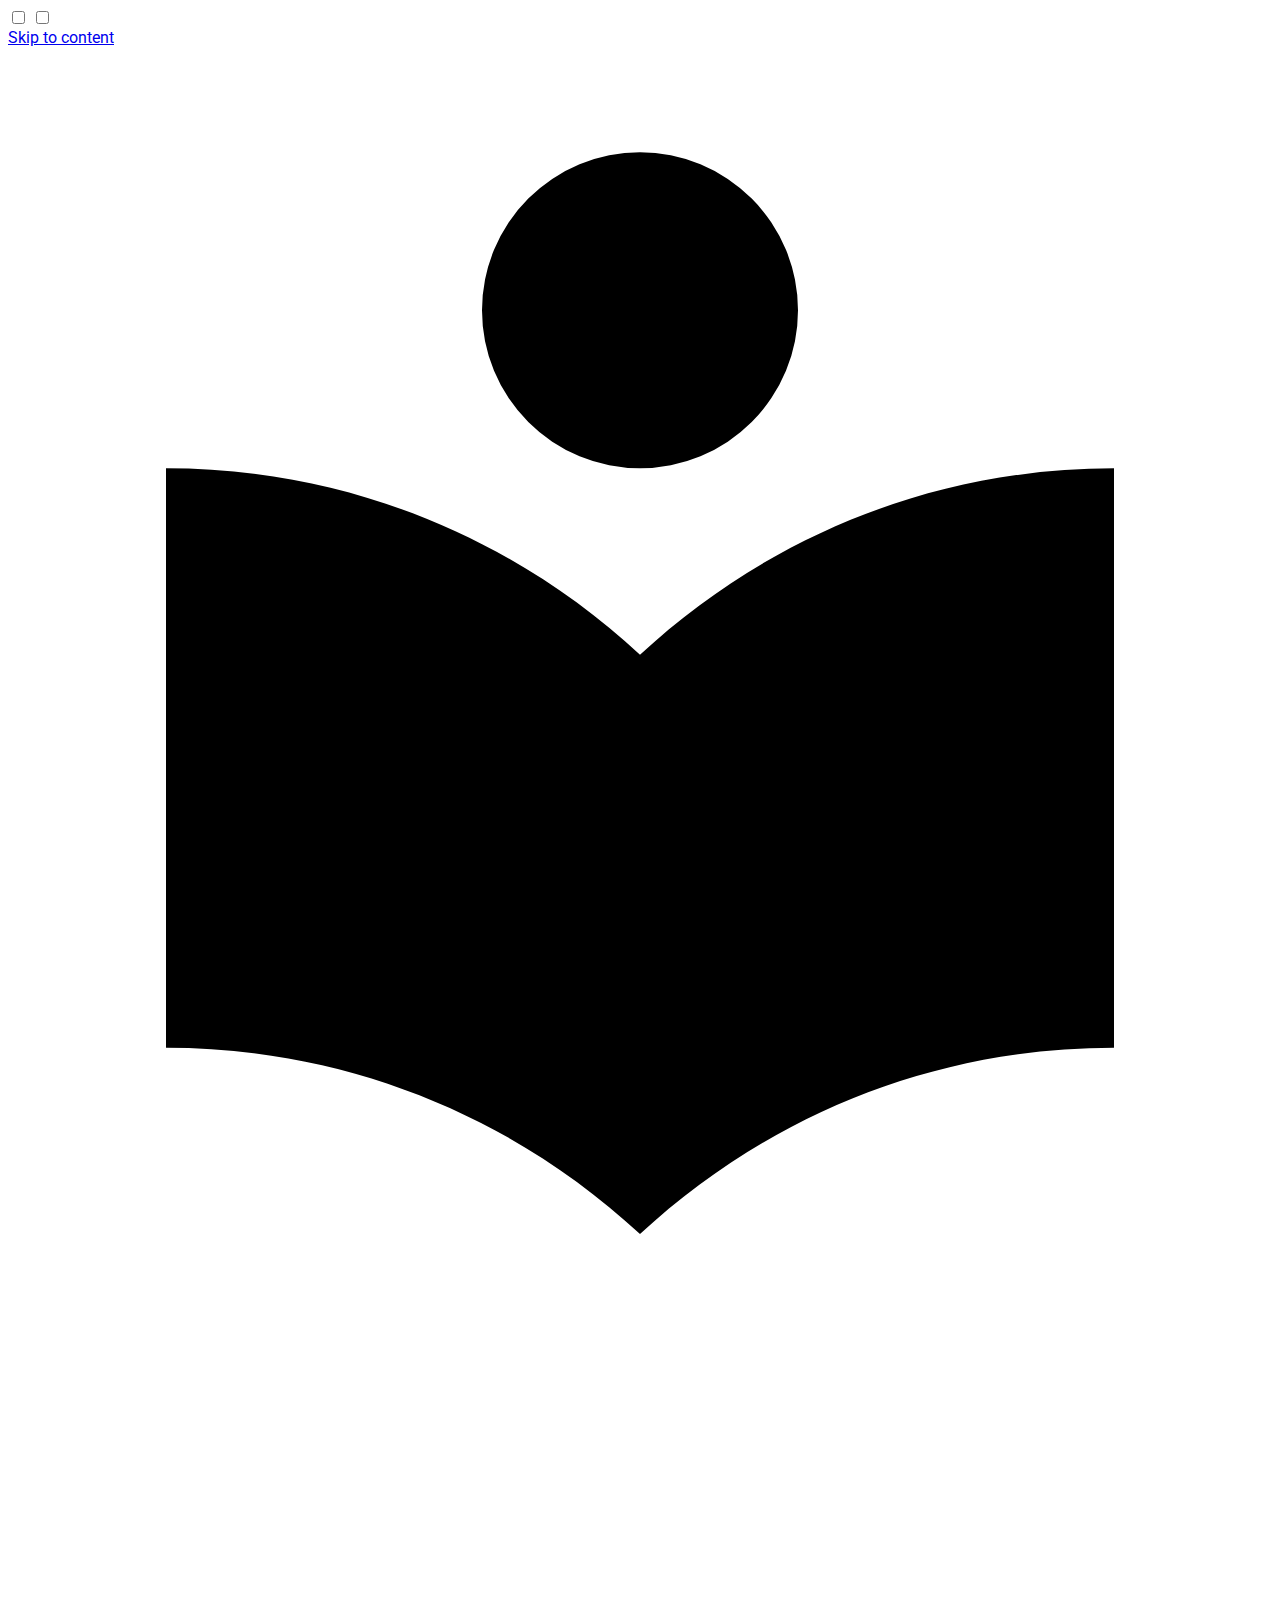
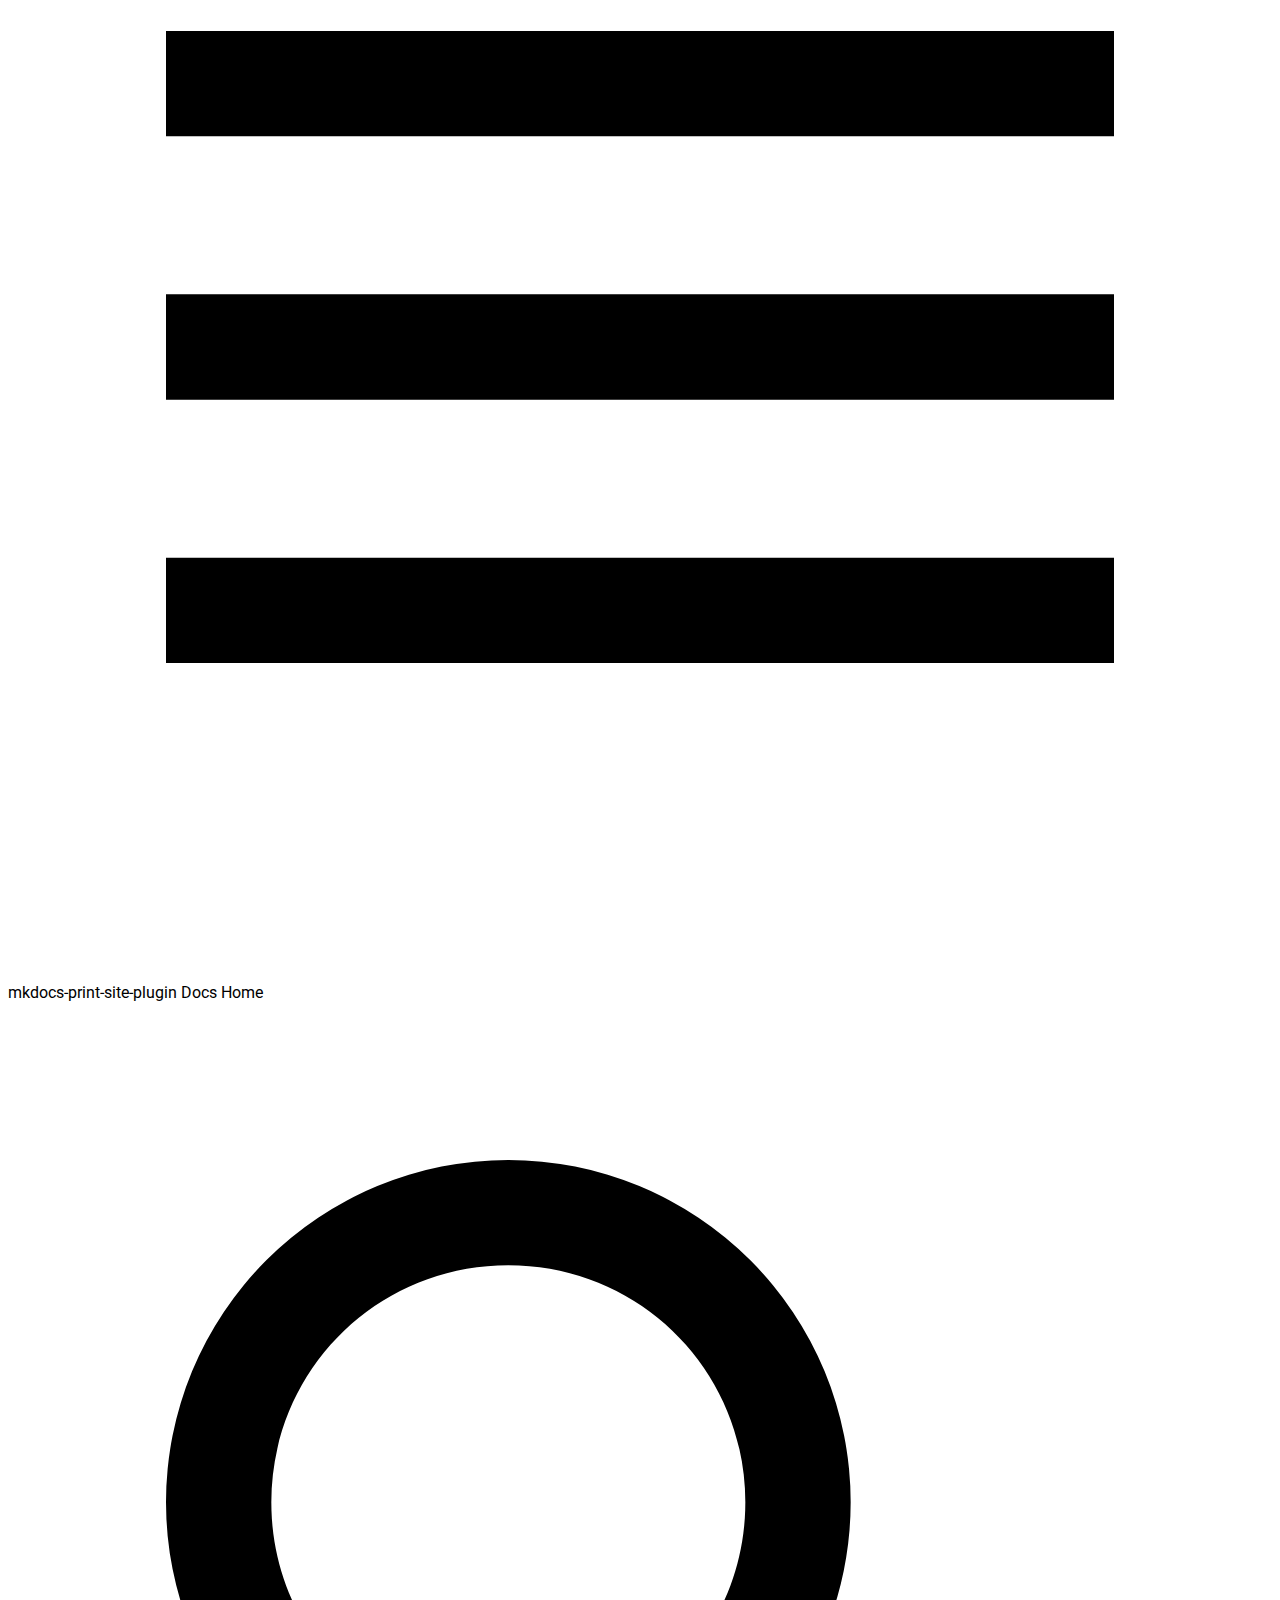
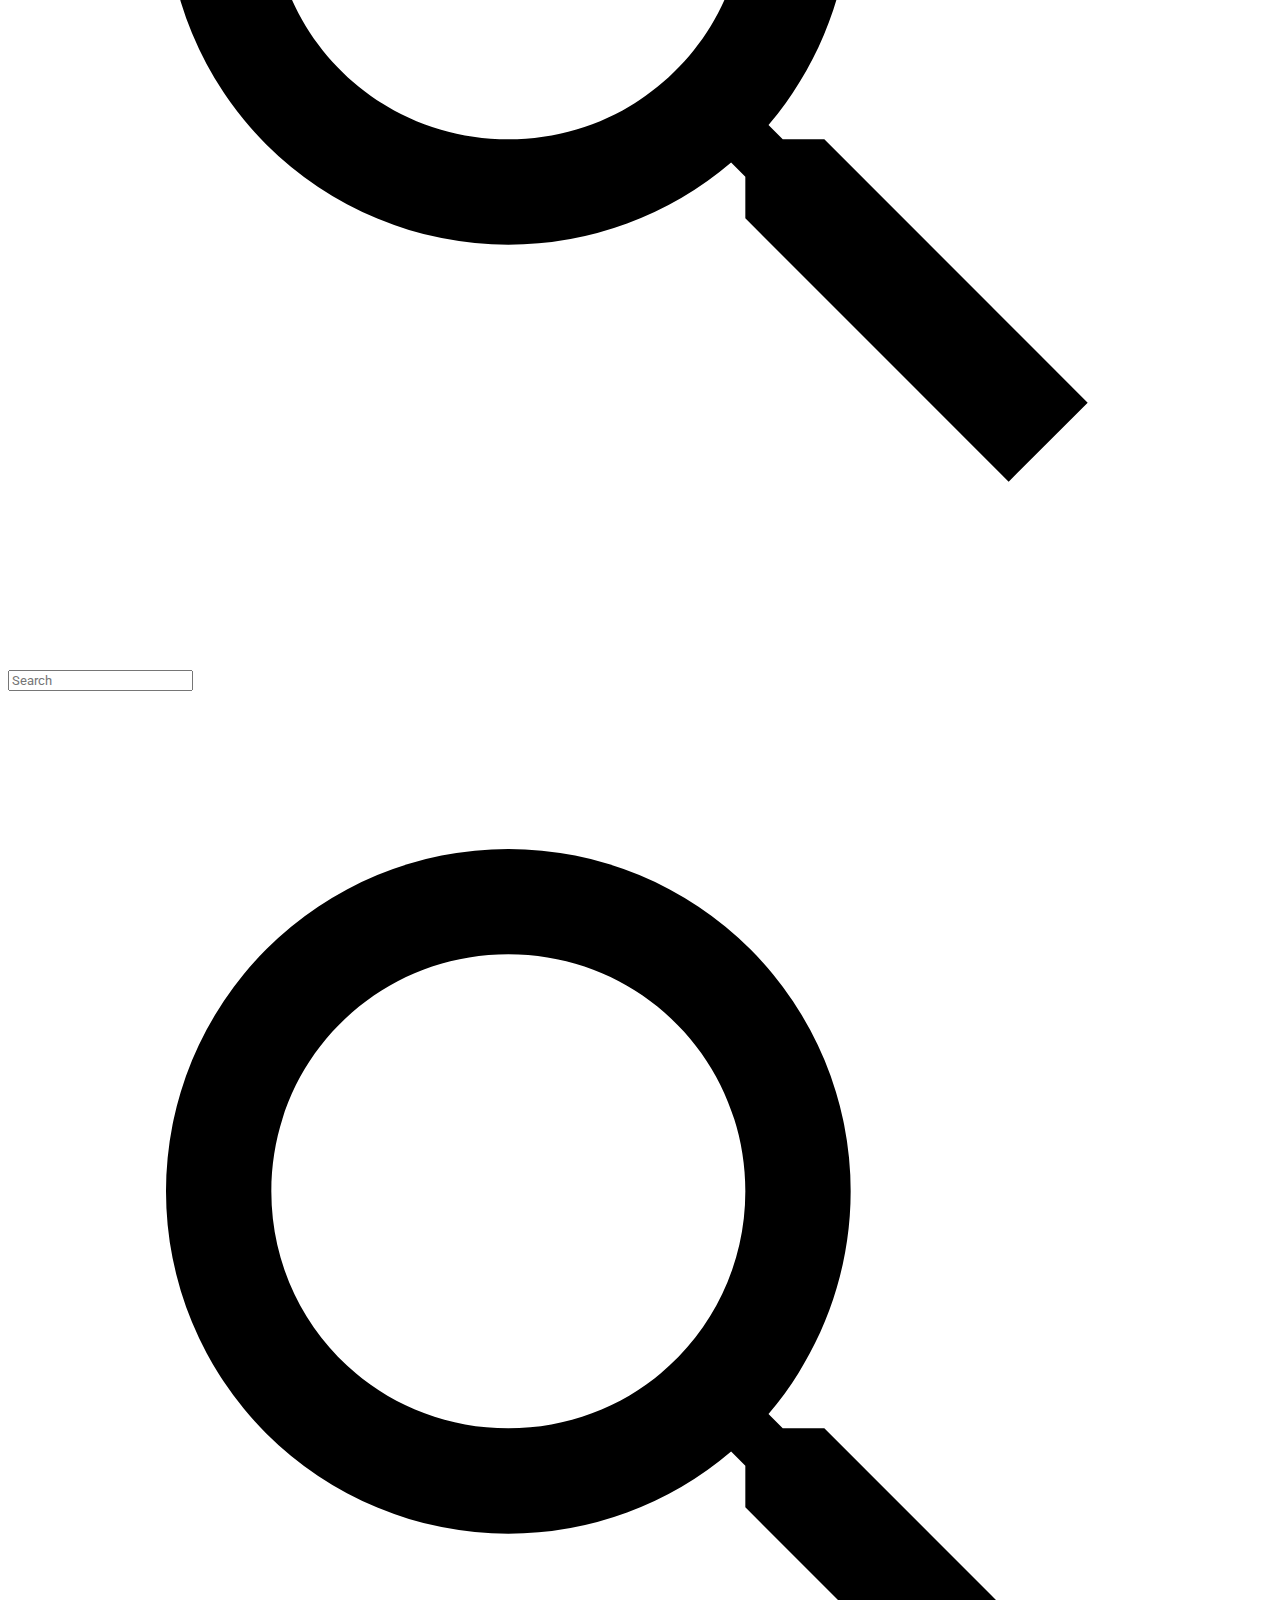
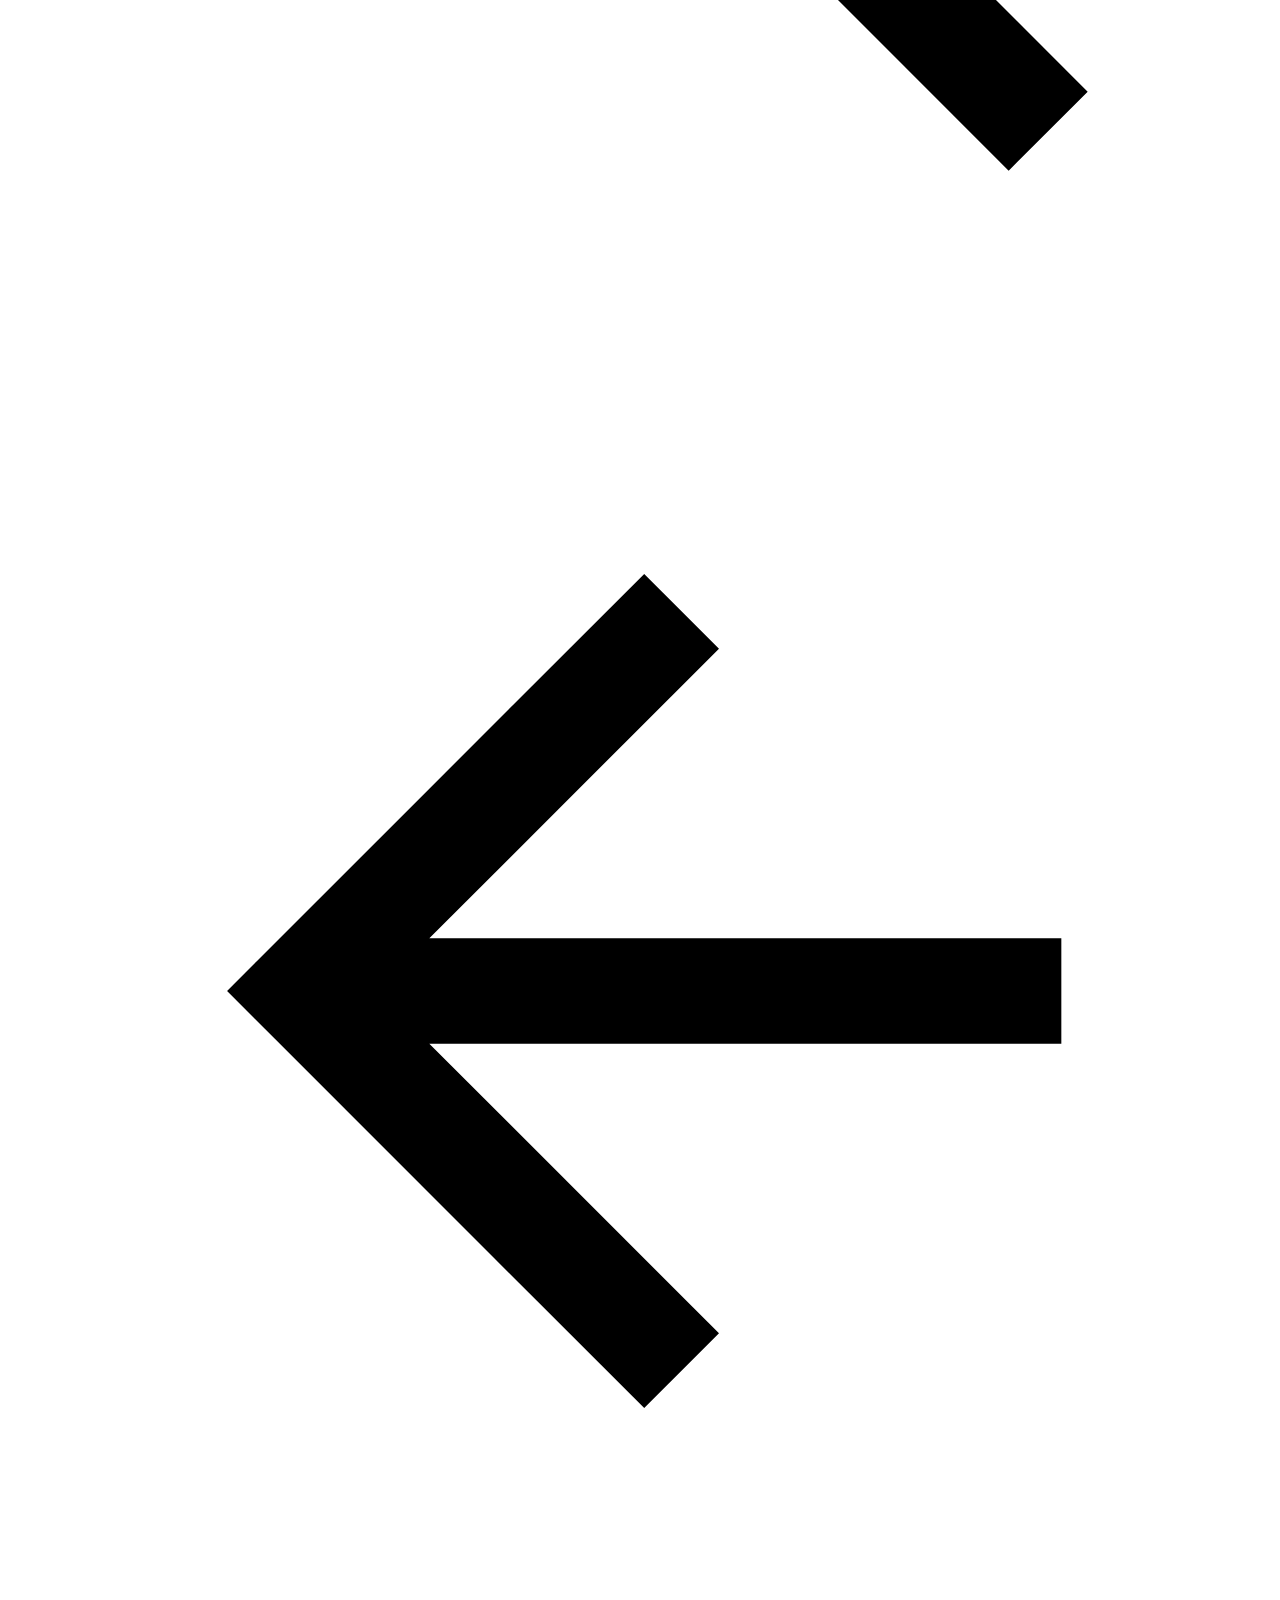
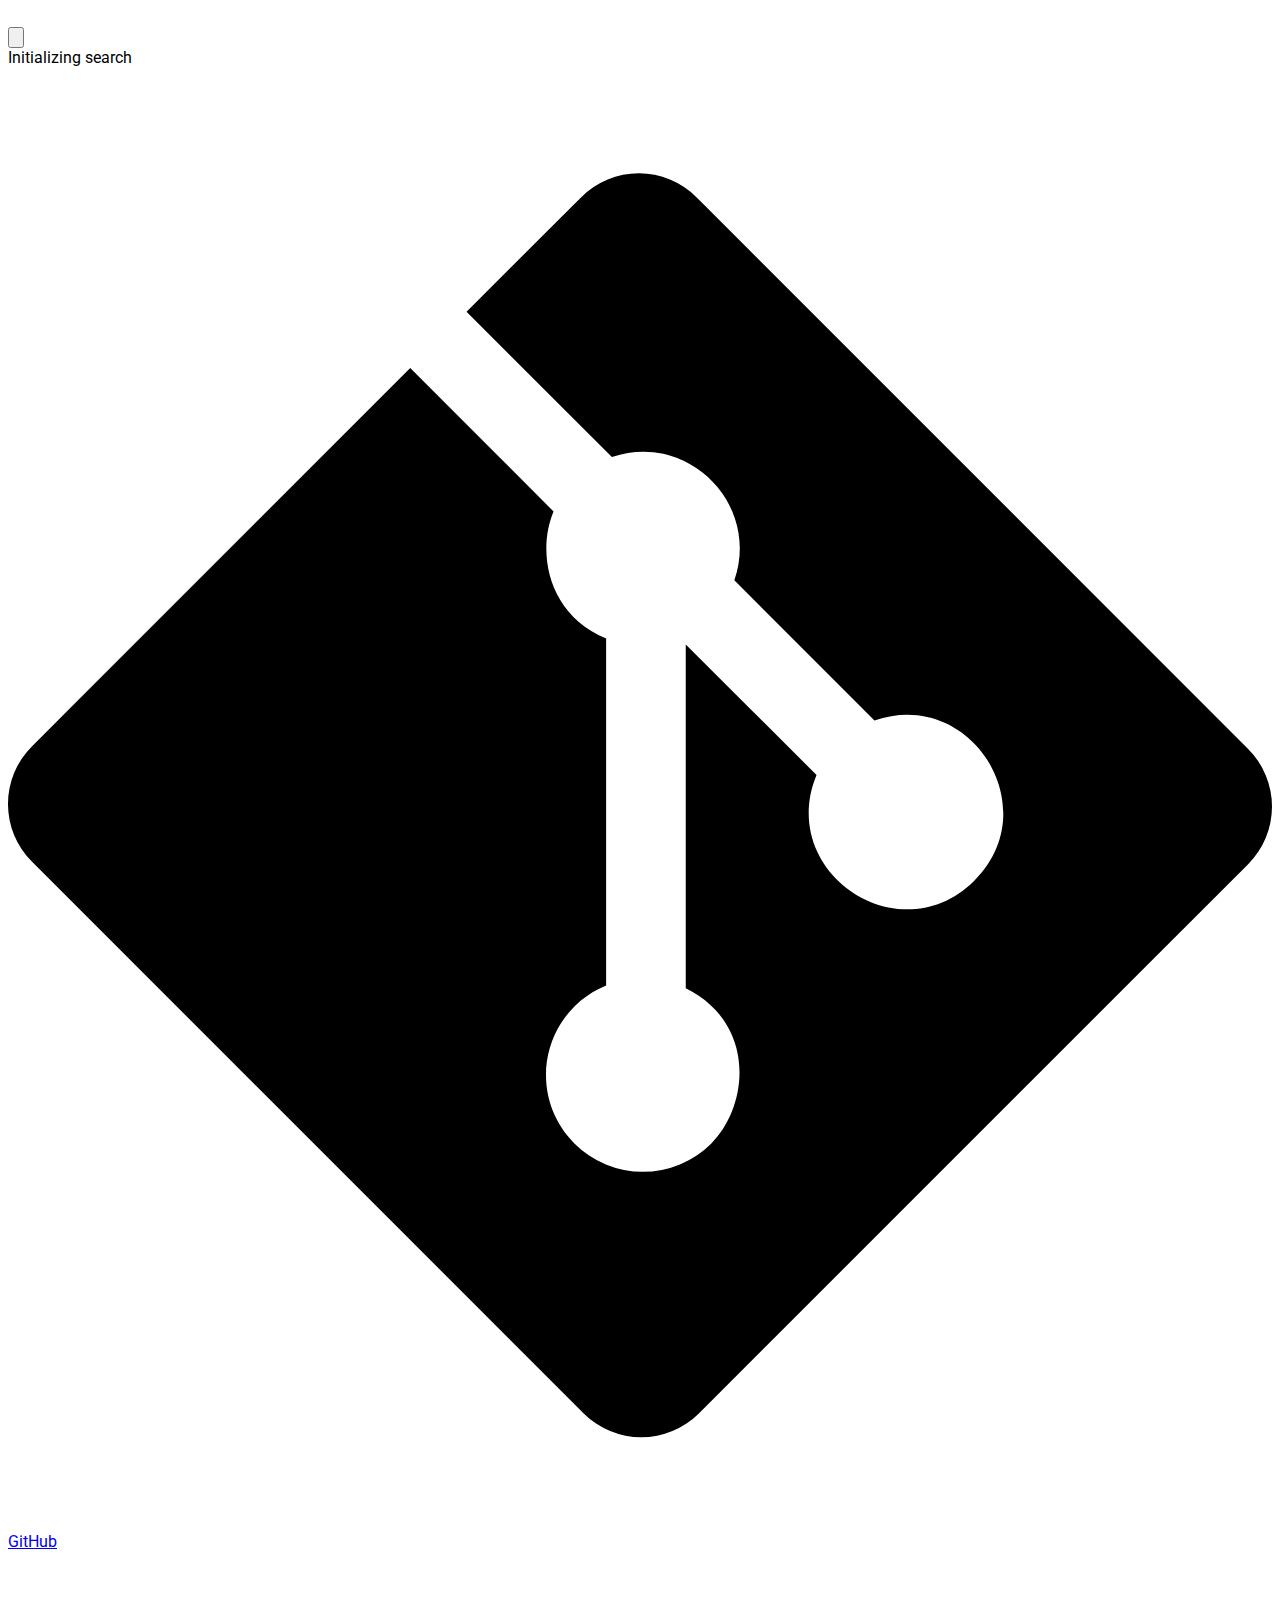
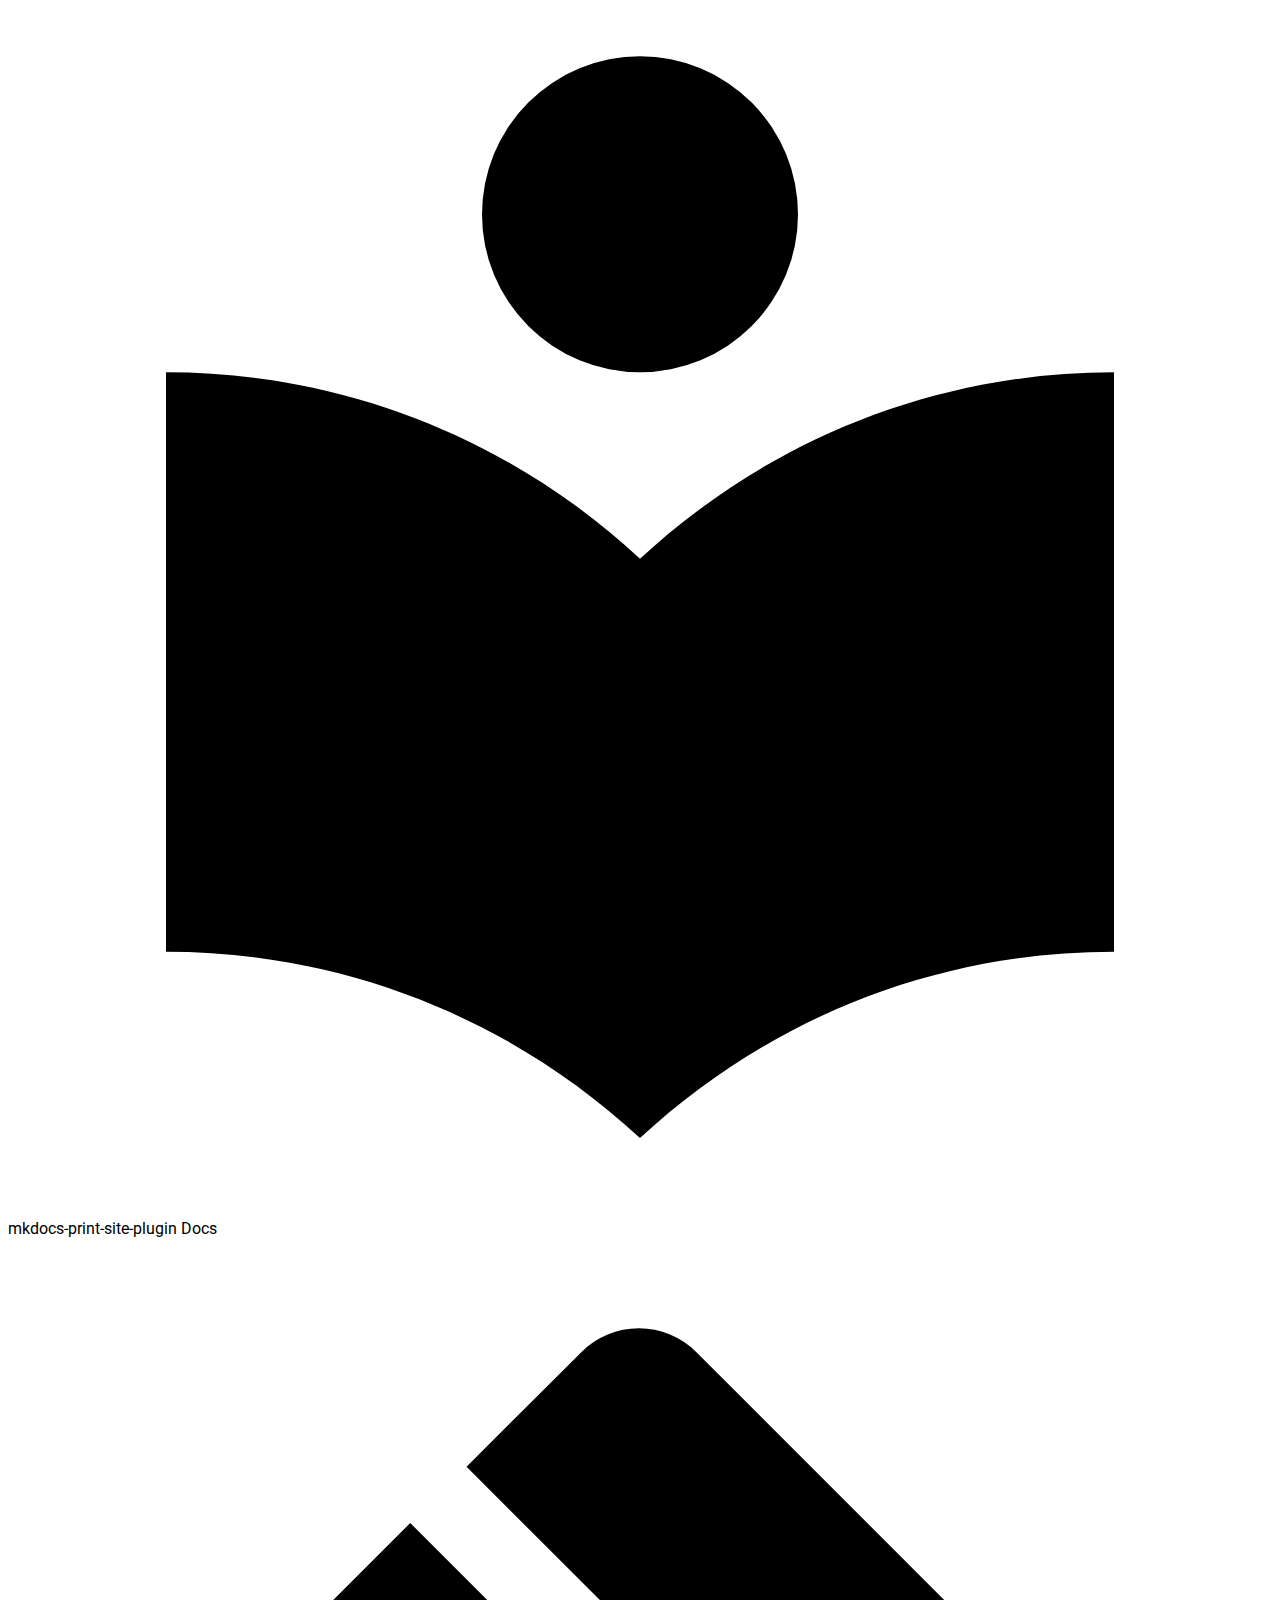
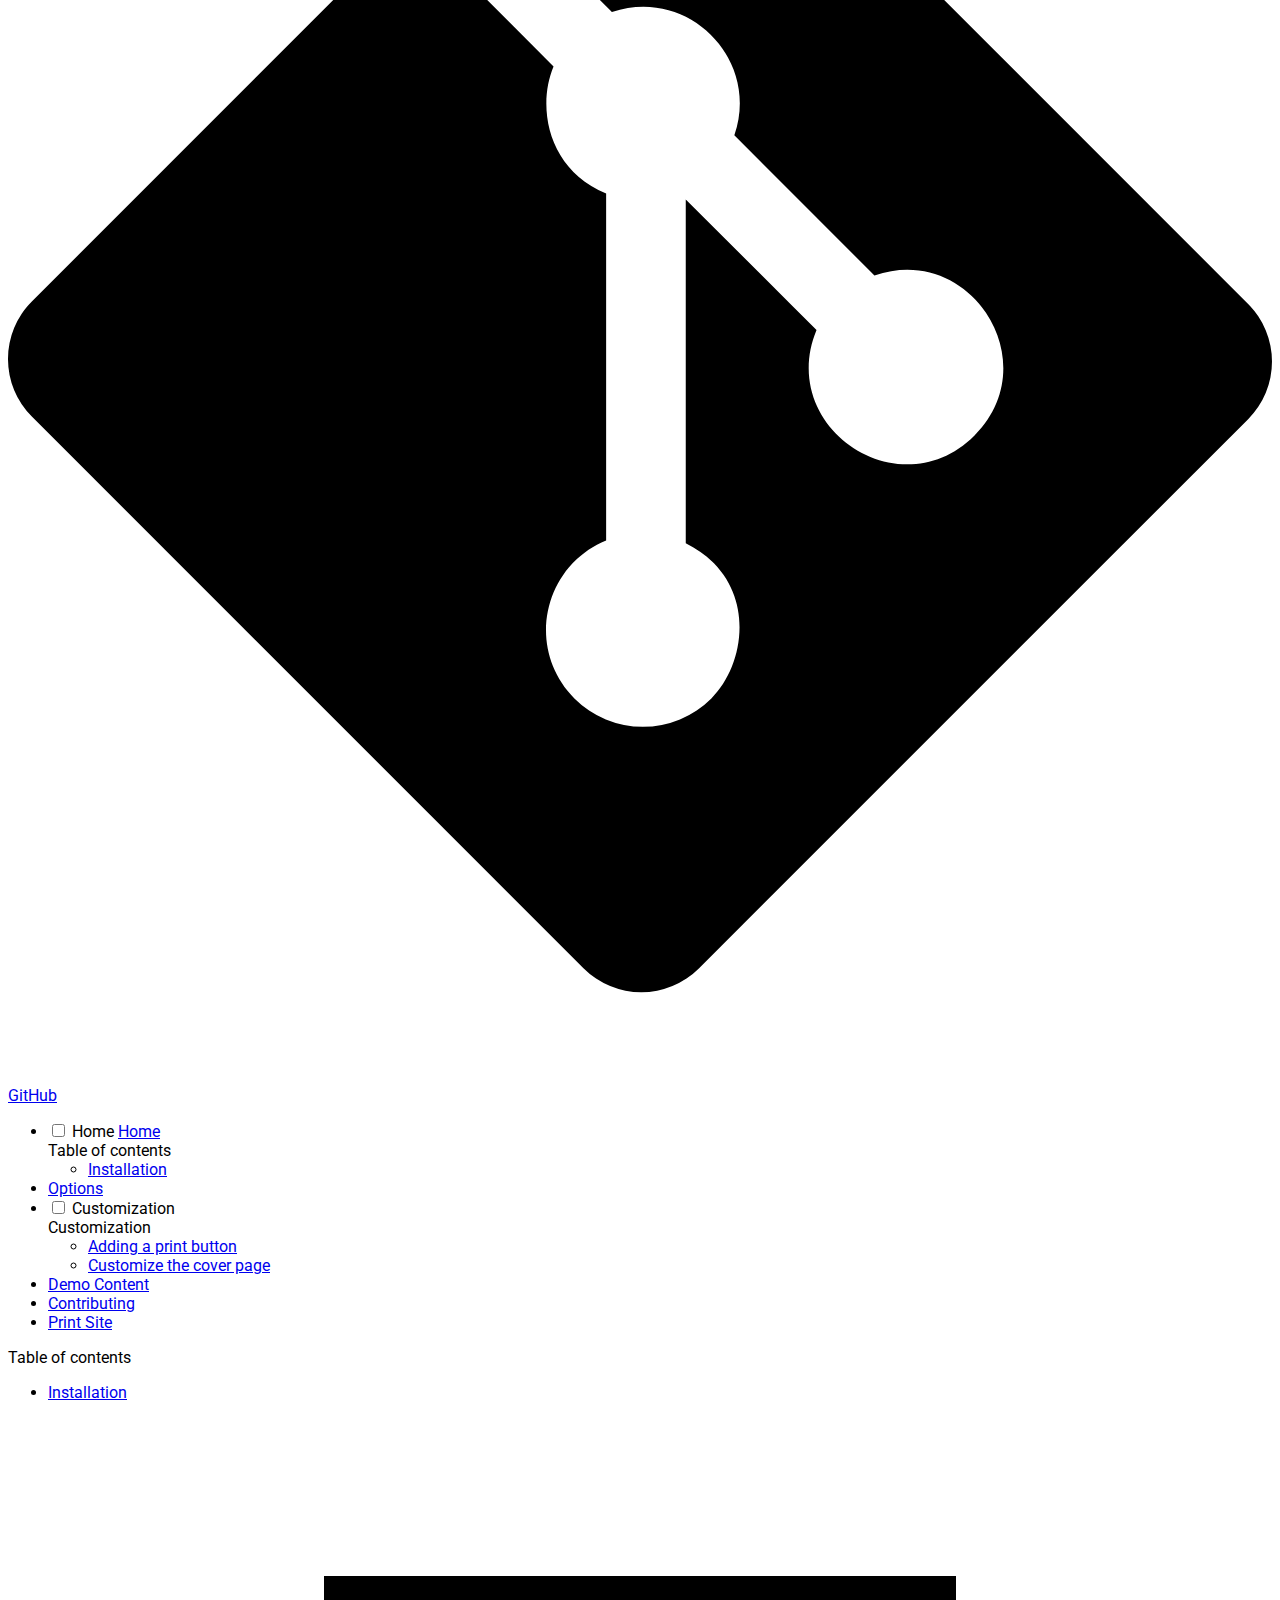
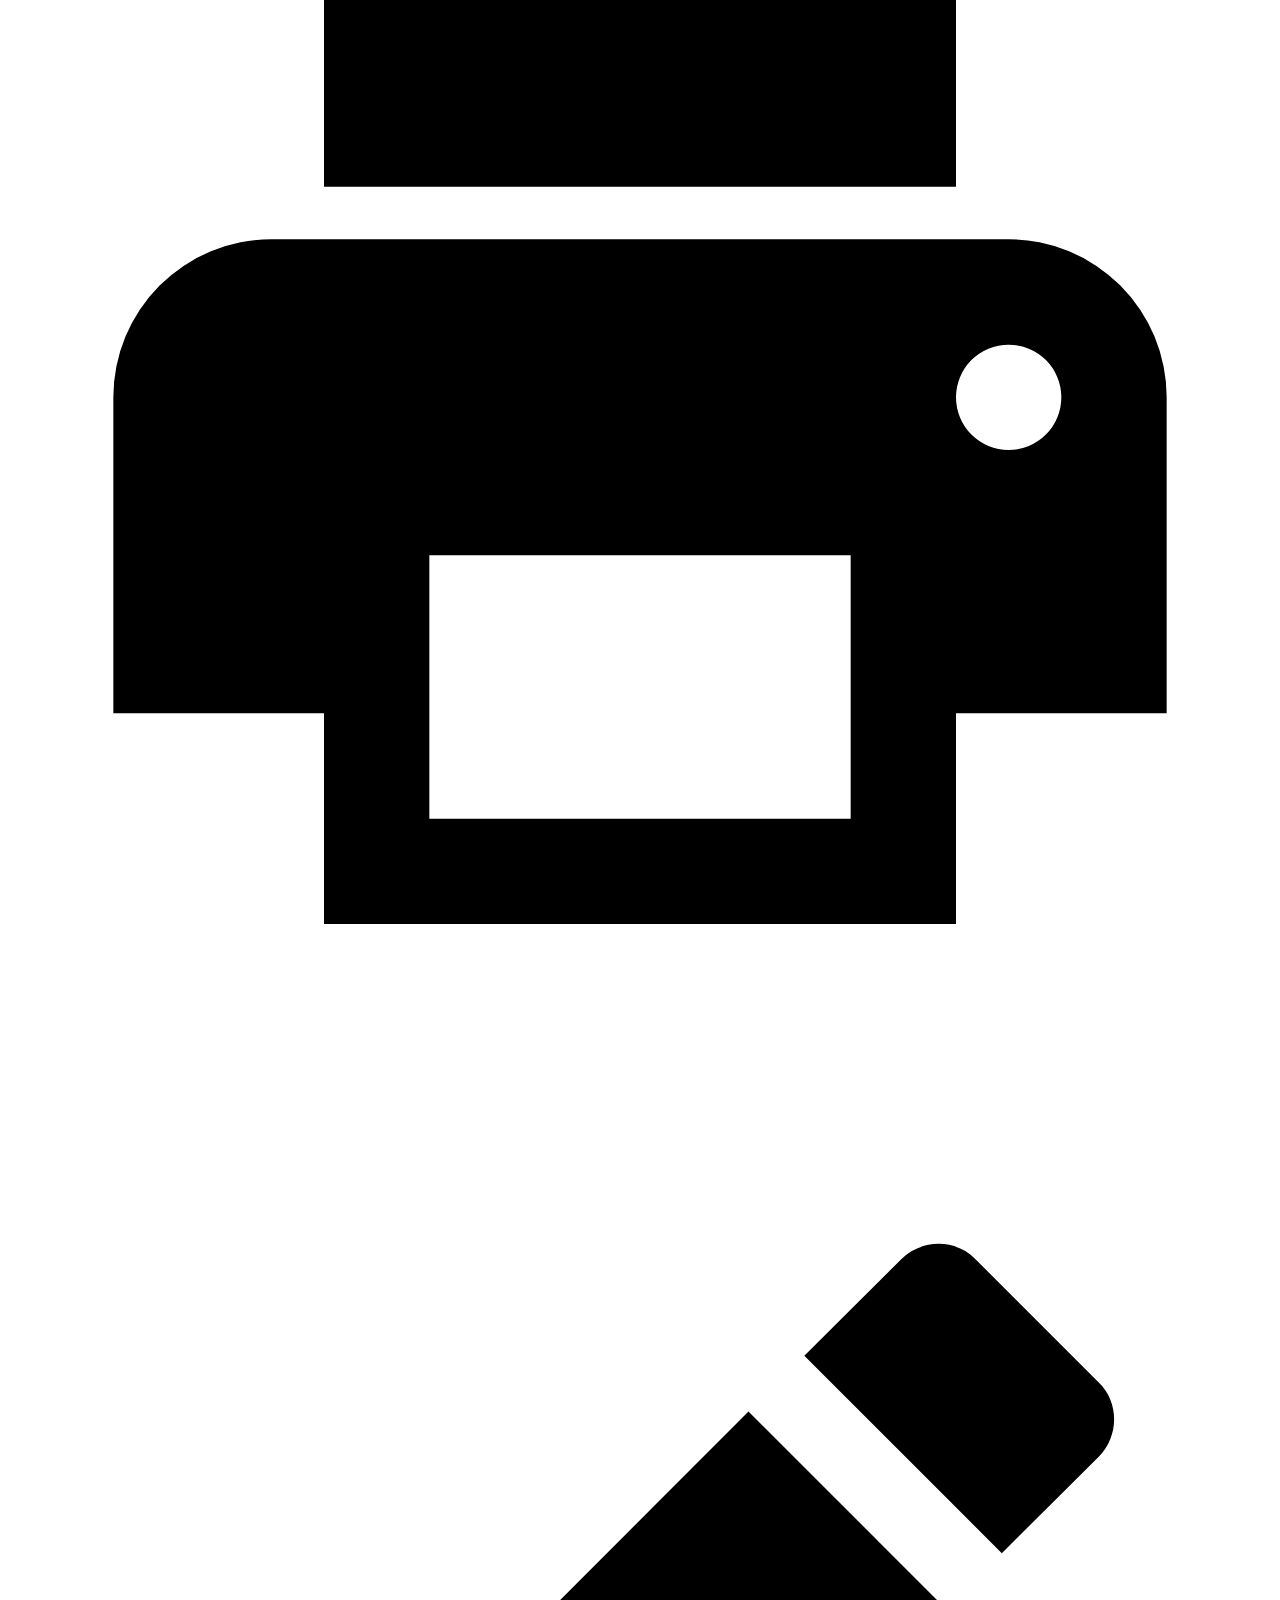
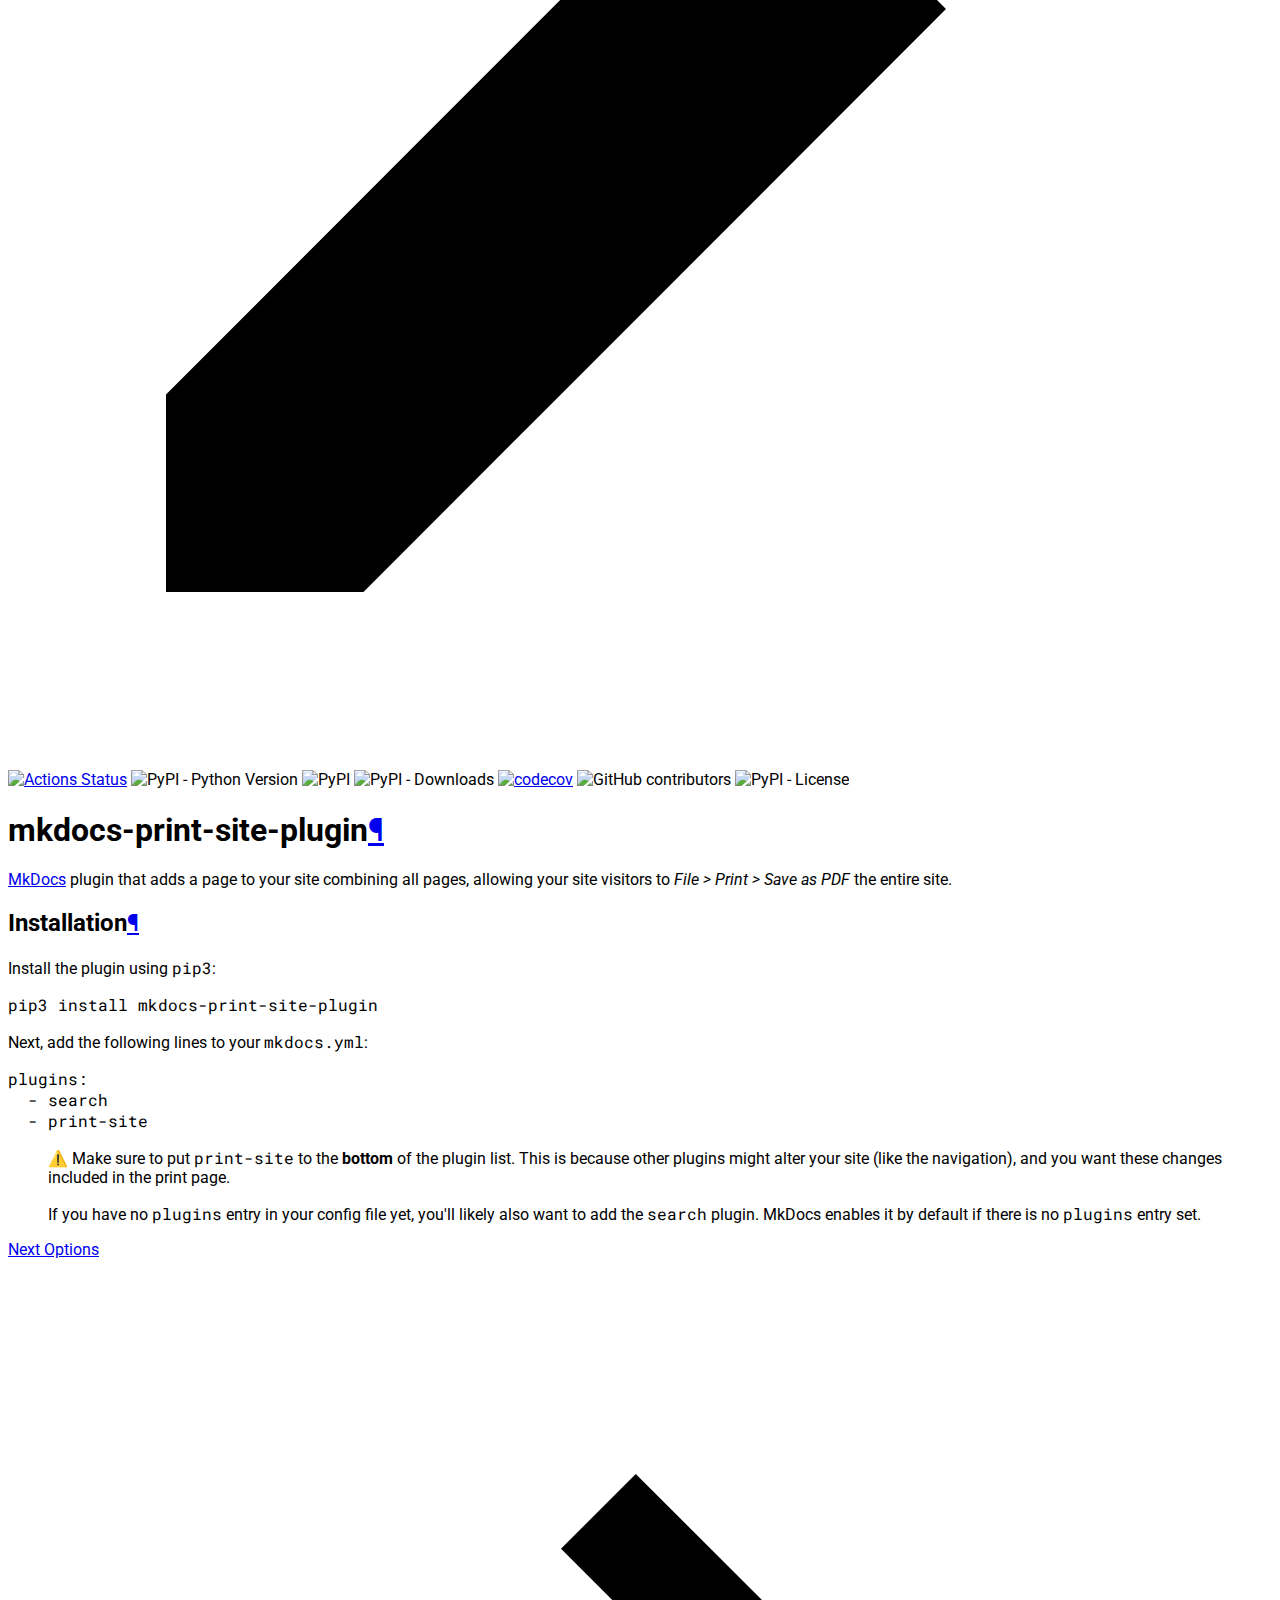
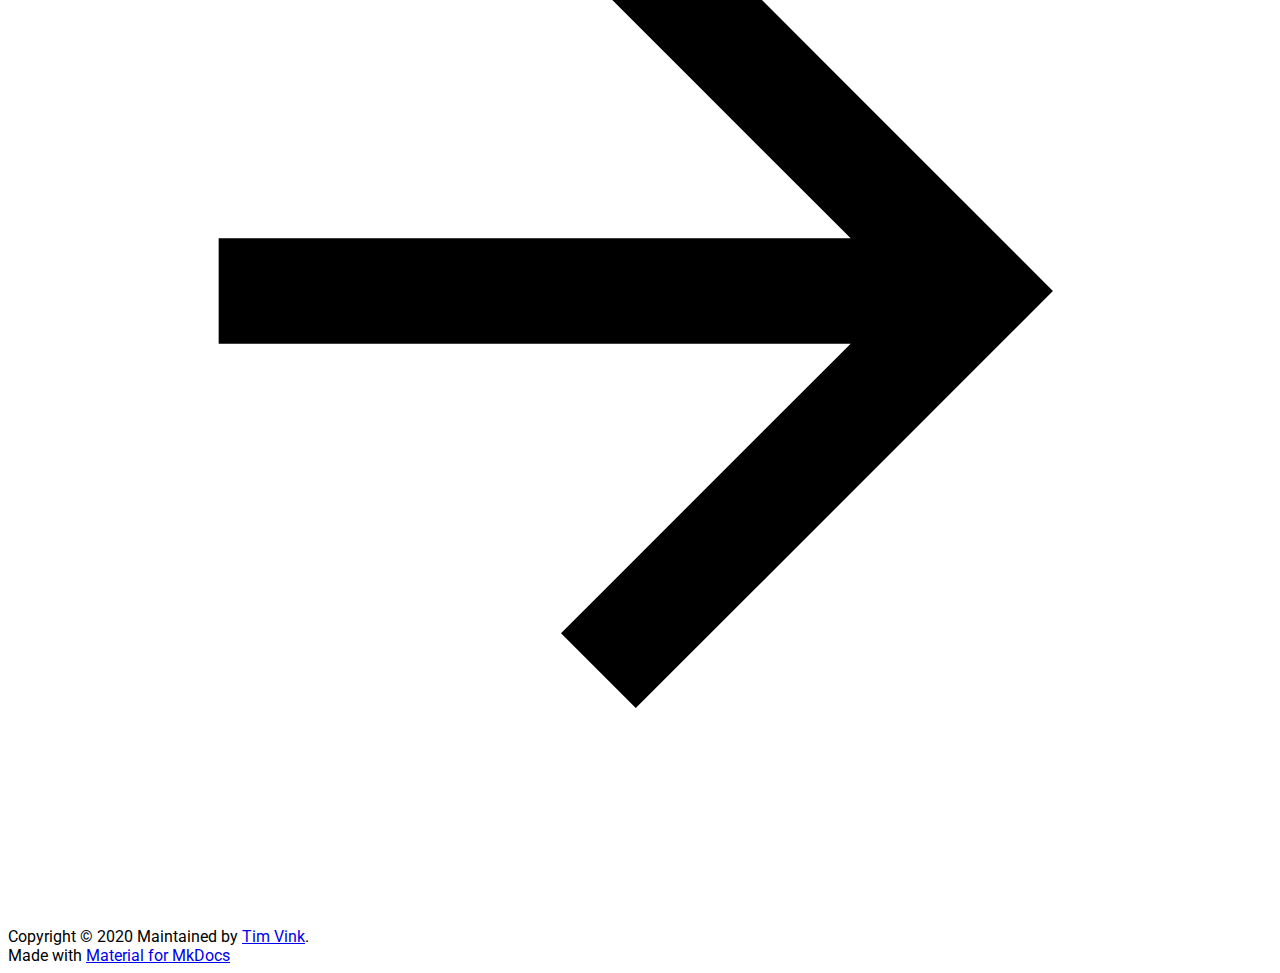
==== commit 714c3951: "Deployed 860beac with MkDocs version: 1.1.2" ====
--- a/index.html
+++ b/index.html
@@ -45,9 +45,9 @@
     
     
     
+      <link rel="stylesheet" href="css/print-site-material.css">
+    
       <link rel="stylesheet" href="css/print-site.css">
-    
-      <link rel="stylesheet" href="css/print-site-material.css">
     
     
       
@@ -259,10 +259,48 @@
       
 
 
+  <li class="md-nav__item md-nav__item--nested">
+    
+      <input class="md-nav__toggle md-toggle" data-md-toggle="nav-3" type="checkbox" id="nav-3">
+    
+    <label class="md-nav__link" for="nav-3">
+      Customization
+      <span class="md-nav__icon md-icon"></span>
+    </label>
+    <nav class="md-nav" aria-label="Customization" data-md-level="1">
+      <label class="md-nav__title" for="nav-3">
+        <span class="md-nav__icon md-icon"></span>
+        Customization
+      </label>
+      <ul class="md-nav__list" data-md-scrollfix>
+        
+        
+          
+          
+          
+
+
   <li class="md-nav__item">
-    <a href="customization.html" title="Customization" class="md-nav__link">
-      Customization
-    </a>
+    <a href="print_button.html" title="Adding a print button" class="md-nav__link">
+      Adding a print button
+    </a>
+  </li>
+
+        
+          
+          
+          
+
+
+  <li class="md-nav__item">
+    <a href="cover_page.html" title="Customize the cover page" class="md-nav__link">
+      Customize the cover page
+    </a>
+  </li>
+
+        
+      </ul>
+    </nav>
   </li>
 
     
@@ -374,9 +412,9 @@
 </code></pre></div>
 
 <p>Next, add the following lines to your <code>mkdocs.yml</code>:</p>
-<div class="highlight"><pre><span></span><code>plugins:
-  - search
-  - print-site
+<div class="highlight"><pre><span></span><code><span class="nt">plugins</span><span class="p">:</span>
+  <span class="p p-Indicator">-</span> <span class="l l-Scalar l-Scalar-Plain">search</span>
+  <span class="p p-Indicator">-</span> <span class="l l-Scalar l-Scalar-Plain">print-site</span>
 </code></pre></div>
 
 <blockquote>
@@ -453,15 +491,15 @@
         })
       </script>
       
+        <script src="js/print-site-instant-loading.js"></script>
+      
+        <script src="js/print-site.js"></script>
+      
         <script src="javascripts/config.js"></script>
       
         <script src="https://polyfill.io/v3/polyfill.min.js?features=es6"></script>
       
         <script src="https://cdn.jsdelivr.net/npm/mathjax@3/es5/tex-mml-chtml.js"></script>
-      
-        <script src="js/print-site.js"></script>
-      
-        <script src="js/print-site-instant-loading.js"></script>
       
     
   </body>
--- a/css/print-site.css
+++ b/css/print-site.css
@@ -203,9 +203,8 @@
         text-align: center;
     }
     #print-site-cover-page h1 {
-        font-size: 400%;
-    }
-
+        font-size: 300%;
+    }
 
 }
 
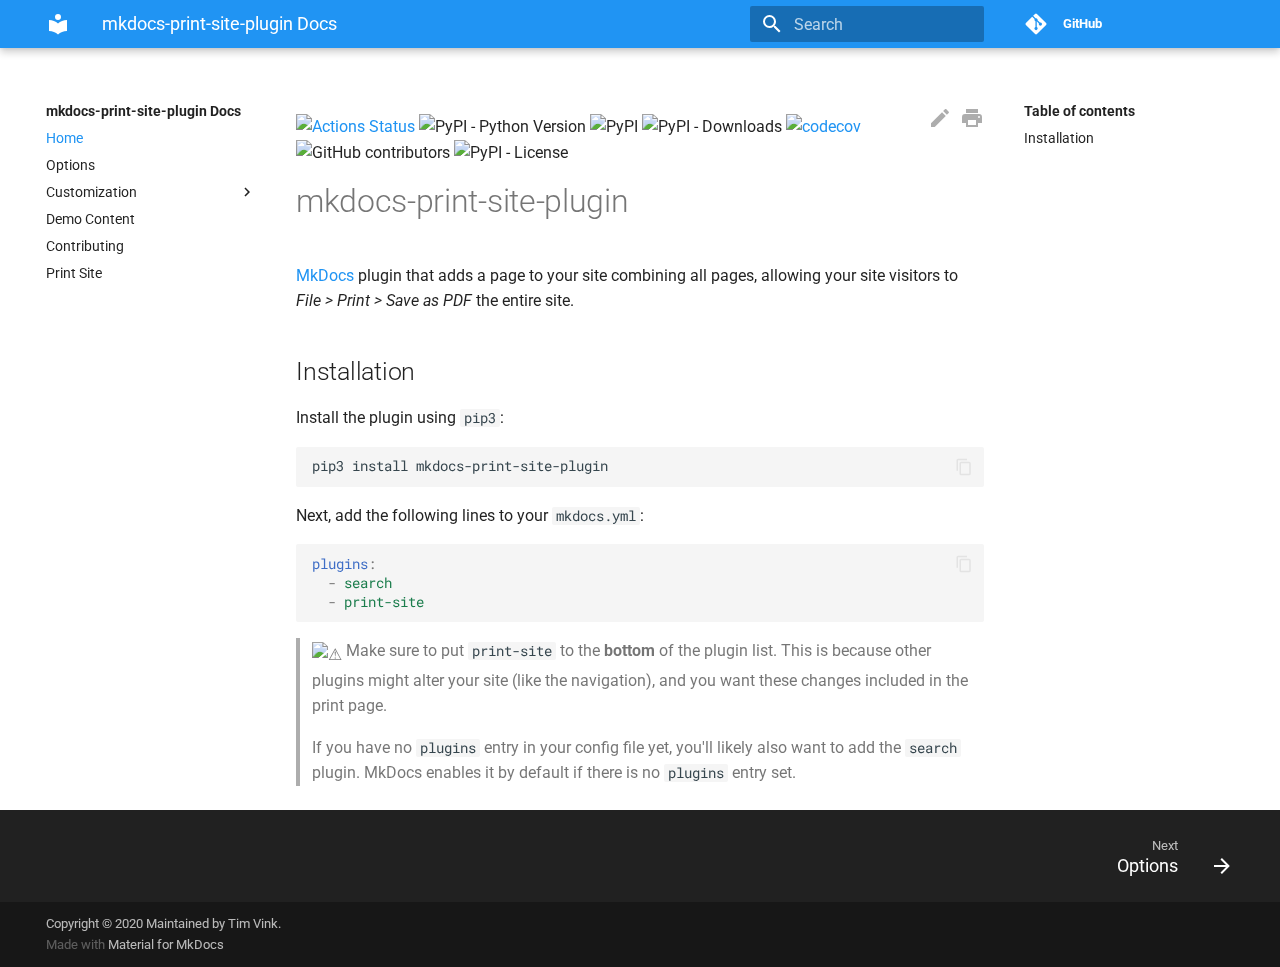
==== commit f3d9197d: "Deployed c4df5dc with MkDocs version: 1.1.2" ====
--- a/index.html
+++ b/index.html
@@ -1,5 +1,3 @@
-
-
 
 <!doctype html>
 <html lang="en" class="no-js">
@@ -17,7 +15,7 @@
         <meta name="author" content="Tim Vink">
       
       <link rel="shortcut icon" href="assets/images/favicon.png">
-      <meta name="generator" content="mkdocs-1.1.2, mkdocs-material-5.5.12">
+      <meta name="generator" content="mkdocs-1.1.2, mkdocs-material-6.0.1">
     
     
       
@@ -25,19 +23,21 @@
       
     
     
-      <link rel="stylesheet" href="assets/stylesheets/main.4dd2dd8d.min.css">
-      
-        <link rel="stylesheet" href="assets/stylesheets/palette.6a5ad368.min.css">
-      
-      
-        
-        
-        <meta name="theme-color" content="#2094f3">
-      
-    
-    
-    
-      
+      <link rel="stylesheet" href="assets/stylesheets/main.38780c08.min.css">
+      
+        
+        <link rel="stylesheet" href="assets/stylesheets/palette.3f72e892.min.css">
+        
+          
+          
+          <meta name="theme-color" content="#2094f3">
+        
+      
+    
+    
+    
+      
+        
         <link href="https://fonts.gstatic.com" rel="preconnect" crossorigin>
         <link rel="stylesheet" href="https://fonts.googleapis.com/css?family=Roboto:300,400,400i,700%7CRoboto+Mono&display=fallback">
         <style>body,input{font-family:"Roboto",-apple-system,BlinkMacSystemFont,Helvetica,Arial,sans-serif}code,kbd,pre{font-family:"Roboto Mono",SFMono-Regular,Consolas,Menlo,monospace}</style>
@@ -59,11 +59,13 @@
     
     
     
+    
+    
     <body dir="ltr" data-md-color-scheme="preference" data-md-color-primary="blue" data-md-color-accent="blue">
-  
-    
-      <script>matchMedia("(prefers-color-scheme: dark)").matches&&document.body.setAttribute("data-md-color-scheme","slate")</script>
-    
+      
+        <script>matchMedia("(prefers-color-scheme: dark)").matches&&document.body.setAttribute("data-md-color-scheme","slate")</script>
+      
+  
     <input class="md-toggle" data-md-toggle="drawer" type="checkbox" id="__drawer" autocomplete="off">
     <input class="md-toggle" data-md-toggle="search" type="checkbox" id="__search" autocomplete="off">
     <label class="md-overlay" for="__drawer"></label>
@@ -154,8 +156,6 @@
     
     <div class="md-container" data-md-component="container">
       
-        
-      
       
         
       
@@ -392,9 +392,6 @@
                   <a href="https://github.com/timvink/mkdocs-print-site-plugin/edit/master/docs/index.md" title="Edit this page" class="md-content__button md-icon">
                     <svg xmlns="http://www.w3.org/2000/svg" viewBox="0 0 24 24"><path d="M20.71 7.04c.39-.39.39-1.04 0-1.41l-2.34-2.34c-.37-.39-1.02-.39-1.41 0l-1.84 1.83 3.75 3.75M3 17.25V21h3.75L17.81 9.93l-3.75-3.75L3 17.25z"/></svg>
                   </a>
-                
-                
-                  
                 
                 
                 <p><a href="https://github.com/timvink/mkdocs-print-site-plugin/actions"><img alt="Actions Status" src="https://github.com/timvink/mkdocs-print-site-plugin/workflows/pytest/badge.svg" /></a>
@@ -418,7 +415,7 @@
 </code></pre></div>
 
 <blockquote>
-<p>⚠️ Make sure to put <code>print-site</code> to the <strong>bottom</strong> of the plugin list. This is because other plugins might alter your site (like the navigation), and you want these changes included in the print page.</p>
+<p><img alt="⚠" class="twemoji" src="https://twemoji.maxcdn.com/v/latest/svg/26a0.svg" title=":warning:" /> Make sure to put <code>print-site</code> to the <strong>bottom</strong> of the plugin list. This is because other plugins might alter your site (like the navigation), and you want these changes included in the print page.</p>
 <p>If you have no <code>plugins</code> entry in your config file yet, you'll likely also want to add the <code>search</code> plugin. MkDocs enables it by default if there is no <code>plugins</code> entry set.</p>
 </blockquote>
                 
@@ -478,15 +475,15 @@
       
     </div>
     
-      <script src="assets/javascripts/vendor.3636a4ec.min.js"></script>
-      <script src="assets/javascripts/bundle.e9fe3281.min.js"></script><script id="__lang" type="application/json">{"clipboard.copy": "Copy to clipboard", "clipboard.copied": "Copied to clipboard", "search.config.lang": "en", "search.config.pipeline": "trimmer, stopWordFilter", "search.config.separator": "[\\s\\-]+", "search.result.placeholder": "Type to start searching", "search.result.none": "No matching documents", "search.result.one": "1 matching document", "search.result.other": "# matching documents"}</script>
+      <script src="assets/javascripts/vendor.77e55a48.min.js"></script>
+      <script src="assets/javascripts/bundle.aa3f9871.min.js"></script><script id="__lang" type="application/json">{"clipboard.copy": "Copy to clipboard", "clipboard.copied": "Copied to clipboard", "search.config.lang": "en", "search.config.pipeline": "trimmer, stopWordFilter", "search.config.separator": "[\\s\\-]+", "search.result.placeholder": "Type to start searching", "search.result.none": "No matching documents", "search.result.one": "1 matching document", "search.result.other": "# matching documents", "search.result.more.one": "1 more on this page", "search.result.more.other": "# more on this page", "search.result.term.missing": "Missing"}</script>
       
       <script>
         app = initialize({
           base: ".",
           features: [],
           search: Object.assign({
-            worker: "assets/javascripts/worker/search.5eca75d3.min.js"
+            worker: "assets/javascripts/worker/search.4ac00218.min.js"
           }, typeof search !== "undefined" && search)
         })
       </script>
--- a/assets/stylesheets/main.38780c08.min.css
+++ b/assets/stylesheets/main.38780c08.min.css
@@ -0,0 +1,3 @@
+html{box-sizing:border-box;-webkit-text-size-adjust:none;-moz-text-size-adjust:none;-ms-text-size-adjust:none;text-size-adjust:none}*,*::before,*::after{box-sizing:inherit}body{margin:0}hr{box-sizing:content-box;overflow:visible}a,button,label,input{-webkit-tap-highlight-color:transparent}a{color:inherit;text-decoration:none}small{font-size:80%}sub,sup{line-height:1em}img{border-style:none}table{border-collapse:separate;border-spacing:0}td,th{font-weight:normal;vertical-align:top}button{margin:0;padding:0;font-size:inherit;background:transparent;border:0}input{border:0;outline:none}:root{--md-default-fg-color: hsla(0, 0%, 0%, 0.87);--md-default-fg-color--light: hsla(0, 0%, 0%, 0.54);--md-default-fg-color--lighter: hsla(0, 0%, 0%, 0.32);--md-default-fg-color--lightest: hsla(0, 0%, 0%, 0.07);--md-default-bg-color: hsla(0, 0%, 100%, 1);--md-default-bg-color--light: hsla(0, 0%, 100%, 0.7);--md-default-bg-color--lighter: hsla(0, 0%, 100%, 0.3);--md-default-bg-color--lightest: hsla(0, 0%, 100%, 0.12);--md-primary-fg-color: hsla(231, 48%, 48%, 1);--md-primary-fg-color--light: hsla(230, 44%, 64%, 1);--md-primary-fg-color--dark: hsla(232, 54%, 41%, 1);--md-primary-bg-color: hsla(0, 0%, 100%, 1);--md-primary-bg-color--light: hsla(0, 0%, 100%, 0.7);--md-accent-fg-color: hsla(231, 99%, 66%, 1);--md-accent-fg-color--transparent: hsla(231, 99%, 66%, 0.1);--md-accent-bg-color: hsla(0, 0%, 100%, 1);--md-accent-bg-color--light: hsla(0, 0%, 100%, 0.7)}:root>*{--md-code-fg-color: hsla(200, 18%, 26%, 1);--md-code-bg-color: hsla(0, 0%, 96%, 1);--md-code-hl-color: hsla(60, 100%, 50%, 0.5);--md-code-hl-number-color: hsla(0, 67%, 50%, 1);--md-code-hl-special-color: hsla(340, 83%, 47%, 1);--md-code-hl-function-color: hsla(291, 45%, 50%, 1);--md-code-hl-constant-color: hsla(250, 63%, 60%, 1);--md-code-hl-keyword-color: hsla(219, 54%, 51%, 1);--md-code-hl-string-color: hsla(150, 63%, 30%, 1);--md-code-hl-name-color: var(--md-code-fg-color);--md-code-hl-operator-color: var(--md-default-fg-color--light);--md-code-hl-punctuation-color: var(--md-default-fg-color--light);--md-code-hl-comment-color: var(--md-default-fg-color--light);--md-code-hl-generic-color: var(--md-default-fg-color--light);--md-code-hl-variable-color: var(--md-default-fg-color--light);--md-typeset-color: var(--md-default-fg-color);--md-typeset-a-color: var(--md-primary-fg-color);--md-typeset-mark-color: hsla(60, 100%, 50%, 0.5);--md-typeset-del-color: hsla(6, 90%, 60%, 0.15);--md-typeset-ins-color: hsla(150, 90%, 44%, 0.15);--md-typeset-kbd-color: hsla(0, 0%, 98%, 1);--md-typeset-kbd-accent-color: hsla(0, 100%, 100%, 1);--md-typeset-kbd-border-color: hsla(0, 0%, 72%, 1);--md-admonition-fg-color: var(--md-default-fg-color);--md-admonition-bg-color: var(--md-default-bg-color);--md-footer-fg-color: hsla(0, 0%, 100%, 1);--md-footer-fg-color--light: hsla(0, 0%, 100%, 0.7);--md-footer-fg-color--lighter: hsla(0, 0%, 100%, 0.3);--md-footer-bg-color: hsla(0, 0%, 0%, 0.87);--md-footer-bg-color--dark: hsla(0, 0%, 0%, 0.32)}.md-icon svg{display:block;width:1.2rem;height:1.2rem;margin:0 auto;fill:currentColor}body{-webkit-font-smoothing:antialiased;-moz-osx-font-smoothing:grayscale}body,input{color:var(--md-typeset-color);font-feature-settings:"kern","liga";font-family:-apple-system,BlinkMacSystemFont,Helvetica,Arial,sans-serif}code,pre,kbd{color:var(--md-typeset-color);font-feature-settings:"kern";font-family:SFMono-Regular,Consolas,Menlo,monospace}:root{--md-typeset-table--ascending: url('data:image/svg+xml;charset=utf-8,<svg xmlns="http://www.w3.org/2000/svg" viewBox="0 0 24 24"><path d="M11 4h2v12l5.5-5.5 1.42 1.42L12 19.84l-7.92-7.92L5.5 10.5 11 16V4z"/></svg>');--md-typeset-table--descending: url('data:image/svg+xml;charset=utf-8,<svg xmlns="http://www.w3.org/2000/svg" viewBox="0 0 24 24"><path d="M13 20h-2V8l-5.5 5.5-1.42-1.42L12 4.16l7.92 7.92-1.42 1.42L13 8v12z"/></svg>')}.md-typeset{font-size:.8rem;line-height:1.6;-webkit-print-color-adjust:exact;color-adjust:exact}@media print{.md-typeset{font-size:.68rem}}.md-typeset p,.md-typeset ul,.md-typeset ol,.md-typeset blockquote{margin:1em 0}.md-typeset h1{margin:0 0 1.25em;color:var(--md-default-fg-color--light);font-weight:300;font-size:2em;line-height:1.3;letter-spacing:-0.01em}.md-typeset h2{margin:1.6em 0 .64em;font-weight:300;font-size:1.5625em;line-height:1.4;letter-spacing:-0.01em}.md-typeset h3{margin:1.6em 0 .8em;font-weight:400;font-size:1.25em;line-height:1.5;letter-spacing:-0.01em}.md-typeset h2+h3{margin-top:.8em}.md-typeset h4{margin:1em 0;font-weight:700;letter-spacing:-0.01em}.md-typeset h5,.md-typeset h6{margin:1.25em 0;color:var(--md-default-fg-color--light);font-weight:700;font-size:.8em;letter-spacing:-0.01em}.md-typeset h5{text-transform:uppercase}.md-typeset hr{margin:1.5em 0;border-bottom:.05rem dotted var(--md-default-fg-color--lighter)}.md-typeset a{color:var(--md-typeset-a-color);word-break:break-word}.md-typeset a,.md-typeset a::before{transition:color 125ms}.md-typeset a:focus,.md-typeset a:hover{color:var(--md-accent-fg-color)}.md-typeset code,.md-typeset pre,.md-typeset kbd{color:var(--md-code-fg-color);direction:ltr}@media print{.md-typeset code,.md-typeset pre,.md-typeset kbd{white-space:pre-wrap}}.md-typeset code{padding:0 .2941176471em;font-size:.85em;word-break:break-word;background-color:var(--md-code-bg-color);border-radius:.1rem;-webkit-box-decoration-break:clone;box-decoration-break:clone}.md-typeset h1 code,.md-typeset h2 code,.md-typeset h3 code,.md-typeset h4 code,.md-typeset h5 code,.md-typeset h6 code{margin:initial;padding:initial;background-color:transparent;box-shadow:none}.md-typeset a>code{color:currentColor}.md-typeset pre{position:relative;margin:1em 0;line-height:1.4}.md-typeset pre>code{display:block;margin:0;padding:.7720588235em 1.1764705882em;overflow:auto;word-break:normal;box-shadow:none;-webkit-box-decoration-break:slice;box-decoration-break:slice;touch-action:auto;scrollbar-width:thin;scrollbar-color:var(--md-default-fg-color--lighter) transparent}.md-typeset pre>code:hover{scrollbar-color:var(--md-accent-fg-color) transparent}.md-typeset pre>code::-webkit-scrollbar{width:.2rem;height:.2rem}.md-typeset pre>code::-webkit-scrollbar-thumb{background-color:var(--md-default-fg-color--lighter)}.md-typeset pre>code::-webkit-scrollbar-thumb:hover{background-color:var(--md-accent-fg-color)}@media screen and (max-width: 44.9375em){.md-typeset>pre{margin:1em -0.8rem}.md-typeset>pre code{border-radius:0}}.md-typeset kbd{display:inline-block;padding:0 .6666666667em;color:var(--md-default-fg-color);font-size:.75em;vertical-align:text-top;word-break:break-word;background-color:var(--md-typeset-kbd-color);border-radius:.1rem;box-shadow:0 .1rem 0 .05rem var(--md-typeset-kbd-border-color),0 .1rem 0 var(--md-typeset-kbd-border-color),0 -0.1rem .2rem var(--md-typeset-kbd-accent-color) inset}.md-typeset mark{color:inherit;word-break:break-word;background-color:var(--md-typeset-mark-color);-webkit-box-decoration-break:clone;box-decoration-break:clone}.md-typeset abbr{text-decoration:none;border-bottom:.05rem dotted var(--md-default-fg-color--light);cursor:help}@media(hover: none){.md-typeset abbr{position:relative}.md-typeset abbr[title]:focus::after,.md-typeset abbr[title]:hover::after{box-shadow:0 2px 2px 0 rgba(0,0,0,.14),0 1px 5px 0 rgba(0,0,0,.12),0 3px 1px -2px rgba(0,0,0,.2);position:absolute;left:0;display:inline-block;width:auto;min-width:-webkit-max-content;min-width:-moz-max-content;min-width:max-content;max-width:80%;margin-top:2em;padding:.2rem .3rem;color:var(--md-default-bg-color);font-size:.7rem;background:var(--md-default-fg-color);border-radius:.1rem;content:attr(title)}}.md-typeset small{opacity:.75}.md-typeset sup,.md-typeset sub{margin-left:.078125em}[dir=rtl] .md-typeset sup,[dir=rtl] .md-typeset sub{margin-right:.078125em;margin-left:initial}.md-typeset blockquote{padding-left:.6rem;color:var(--md-default-fg-color--light);border-left:.2rem solid var(--md-default-fg-color--lighter)}[dir=rtl] .md-typeset blockquote{padding-right:.6rem;padding-left:initial;border-right:.2rem solid var(--md-default-fg-color--lighter);border-left:initial}.md-typeset ul{list-style-type:disc}.md-typeset ul,.md-typeset ol{margin-left:.625em;padding:0}[dir=rtl] .md-typeset ul,[dir=rtl] .md-typeset ol{margin-right:.625em;margin-left:initial}.md-typeset ul ol,.md-typeset ol ol{list-style-type:lower-alpha}.md-typeset ul ol ol,.md-typeset ol ol ol{list-style-type:lower-roman}.md-typeset ul li,.md-typeset ol li{margin-bottom:.5em;margin-left:1.25em}[dir=rtl] .md-typeset ul li,[dir=rtl] .md-typeset ol li{margin-right:1.25em;margin-left:initial}.md-typeset ul li p,.md-typeset ul li blockquote,.md-typeset ol li p,.md-typeset ol li blockquote{margin:.5em 0}.md-typeset ul li:last-child,.md-typeset ol li:last-child{margin-bottom:0}.md-typeset ul li ul,.md-typeset ul li ol,.md-typeset ol li ul,.md-typeset ol li ol{margin:.5em 0 .5em .625em}[dir=rtl] .md-typeset ul li ul,[dir=rtl] .md-typeset ul li ol,[dir=rtl] .md-typeset ol li ul,[dir=rtl] .md-typeset ol li ol{margin-right:.625em;margin-left:initial}.md-typeset dd{margin:1em 0 1.5em 1.875em}[dir=rtl] .md-typeset dd{margin-right:1.875em;margin-left:initial}.md-typeset img,.md-typeset svg{max-width:100%;height:auto}.md-typeset img[align=left],.md-typeset svg[align=left]{margin:1em;margin-left:0}.md-typeset img[align=right],.md-typeset svg[align=right]{margin:1em;margin-right:0}.md-typeset img[align]:only-child,.md-typeset svg[align]:only-child{margin-top:0}.md-typeset figure{width:-webkit-fit-content;width:-moz-fit-content;width:fit-content;max-width:100%;margin:0 auto;text-align:center}.md-typeset figcaption{max-width:24rem;margin:.5em auto 2em;font-style:italic}.md-typeset iframe{max-width:100%}.md-typeset table:not([class]){display:inline-block;max-width:100%;overflow:auto;font-size:.64rem;background:var(--md-default-bg-color);border-radius:.1rem;box-shadow:0 .2rem .5rem rgba(0,0,0,.05),0 0 .05rem rgba(0,0,0,.1);touch-action:auto}@media print{.md-typeset table:not([class]){display:table}}.md-typeset table:not([class])+*{margin-top:1.5em}.md-typeset table:not([class]) th>*:first-child,.md-typeset table:not([class]) td>*:first-child{margin-top:0}.md-typeset table:not([class]) th>*:last-child,.md-typeset table:not([class]) td>*:last-child{margin-bottom:0}.md-typeset table:not([class]) th:not([align]),.md-typeset table:not([class]) td:not([align]){text-align:left}[dir=rtl] .md-typeset table:not([class]) th:not([align]),[dir=rtl] .md-typeset table:not([class]) td:not([align]){text-align:right}.md-typeset table:not([class]) th{min-width:5rem;padding:.9375em 1.25em;color:var(--md-default-bg-color);vertical-align:top;background-color:var(--md-default-fg-color--light)}.md-typeset table:not([class]) th a{color:inherit}.md-typeset table:not([class]) td{padding:.9375em 1.25em;vertical-align:top;border-top:.05rem solid var(--md-default-fg-color--lightest)}.md-typeset table:not([class]) tr{transition:background-color 125ms}.md-typeset table:not([class]) tr:hover{background-color:rgba(0,0,0,.035);box-shadow:0 .05rem 0 var(--md-default-bg-color) inset}.md-typeset table:not([class]) tr:first-child td{border-top:0}.md-typeset table:not([class]) a{word-break:normal}.md-typeset table th[role=columnheader]{cursor:pointer}.md-typeset table th[role=columnheader]::after{display:inline-block;width:1.2em;height:1.2em;margin-left:.5em;vertical-align:sub;-webkit-mask-repeat:no-repeat;mask-repeat:no-repeat;content:" "}.md-typeset table th[role=columnheader][aria-sort=ascending]::after{background-color:currentColor;-webkit-mask-image:var(--md-typeset-table--ascending);mask-image:var(--md-typeset-table--ascending)}.md-typeset table th[role=columnheader][aria-sort=descending]::after{background-color:currentColor;-webkit-mask-image:var(--md-typeset-table--descending);mask-image:var(--md-typeset-table--descending)}.md-typeset__scrollwrap{margin:1em -0.8rem;overflow-x:auto;touch-action:auto}.md-typeset__table{display:inline-block;margin-bottom:.5em;padding:0 .8rem}@media print{.md-typeset__table{display:block}}html .md-typeset__table table{display:table;width:100%;margin:0;overflow:hidden}html{height:100%;overflow-x:hidden;font-size:125%}@media screen and (min-width: 100em){html{font-size:137.5%}}@media screen and (min-width: 125em){html{font-size:150%}}body{position:relative;display:flex;flex-direction:column;width:100%;min-height:100%;font-size:.5rem;background-color:var(--md-default-bg-color)}@media screen and (max-width: 59.9375em){body[data-md-state=lock]{position:fixed}}@media print{body{display:block}}hr{display:block;height:.05rem;padding:0;border:0}.md-grid{max-width:61rem;margin-right:auto;margin-left:auto}.md-container{display:flex;flex-direction:column;flex-grow:1}@media print{.md-container{display:block}}.md-main{flex-grow:1}.md-main__inner{display:flex;height:100%;margin-top:1.5rem}.md-ellipsis{display:block;overflow:hidden;white-space:nowrap;text-overflow:ellipsis}.md-toggle{display:none}.md-overlay{position:fixed;top:0;z-index:3;width:0;height:0;background-color:rgba(0,0,0,.54);opacity:0;transition:width 0ms 250ms,height 0ms 250ms,opacity 250ms}@media screen and (max-width: 76.1875em){[data-md-toggle=drawer]:checked~.md-overlay{width:100%;height:100%;opacity:1;transition:width 0ms,height 0ms,opacity 250ms}}.md-skip{position:fixed;z-index:-1;margin:.5rem;padding:.3rem .5rem;color:var(--md-default-bg-color);font-size:.64rem;background-color:var(--md-default-fg-color);border-radius:.1rem;transform:translateY(0.4rem);opacity:0}.md-skip:focus{z-index:10;transform:translateY(0);opacity:1;transition:transform 250ms cubic-bezier(0.4, 0, 0.2, 1),opacity 175ms 75ms}@page{margin:25mm}.md-announce{overflow:auto;background-color:var(--md-footer-bg-color)}.md-announce__inner{margin:.6rem auto;padding:0 .8rem;color:var(--md-footer-fg-color);font-size:.7rem}@media print{.md-announce{display:none}}.md-typeset .md-button{display:inline-block;padding:.625em 2em;color:var(--md-primary-fg-color);font-weight:700;border:.1rem solid currentColor;border-radius:.1rem;transition:color 125ms,background-color 125ms,border-color 125ms}.md-typeset .md-button--primary{color:var(--md-primary-bg-color);background-color:var(--md-primary-fg-color);border-color:var(--md-primary-fg-color)}.md-typeset .md-button:focus,.md-typeset .md-button:hover{color:var(--md-accent-bg-color);background-color:var(--md-accent-fg-color);border-color:var(--md-accent-fg-color)}:root{--md-clipboard-icon: url('data:image/svg+xml;charset=utf-8,<svg xmlns="http://www.w3.org/2000/svg" viewBox="0 0 24 24"><path d="M19 21H8V7h11m0-2H8a2 2 0 00-2 2v14a2 2 0 002 2h11a2 2 0 002-2V7a2 2 0 00-2-2m-3-4H4a2 2 0 00-2 2v14h2V3h12V1z"/></svg>')}.md-clipboard{position:absolute;top:.5em;right:.5em;z-index:1;width:1.5em;height:1.5em;color:var(--md-default-fg-color--lightest);border-radius:.1rem;cursor:pointer;transition:color 125ms}@media print{.md-clipboard{display:none}}.md-clipboard::after{display:block;width:1.125em;height:1.125em;margin:0 auto;background-color:currentColor;-webkit-mask-image:var(--md-clipboard-icon);mask-image:var(--md-clipboard-icon);-webkit-mask-repeat:no-repeat;mask-repeat:no-repeat;content:""}pre:hover .md-clipboard{color:var(--md-default-fg-color--light)}pre .md-clipboard:focus,pre .md-clipboard:hover{color:var(--md-accent-fg-color)}.md-content{flex:1;max-width:100%}@media screen and (min-width: 60em)and (max-width: 76.1875em){.md-content{max-width:calc(100% - 12.1rem)}}@media screen and (min-width: 76.25em){.md-content{max-width:calc(100% - 12.1rem * 2)}}.md-content__inner{margin:0 .8rem 1.2rem;padding-top:.6rem}@media screen and (min-width: 76.25em){.md-content__inner{margin-right:1.2rem;margin-left:1.2rem}}.md-content__inner::before{display:block;height:.4rem;content:""}.md-content__inner>:last-child{margin-bottom:0}.md-content__button{float:right;margin:.4rem 0;margin-left:.4rem;padding:0}[dir=rtl] .md-content__button{float:left;margin-right:.4rem;margin-left:initial}[dir=rtl] .md-content__button svg{transform:scaleX(-1)}.md-typeset .md-content__button{color:var(--md-default-fg-color--lighter)}.md-content__button svg{display:inline;vertical-align:top}@media print{.md-content__button{display:none}}.md-dialog{box-shadow:0 2px 2px 0 rgba(0,0,0,.14),0 1px 5px 0 rgba(0,0,0,.12),0 3px 1px -2px rgba(0,0,0,.2);position:fixed;right:.8rem;bottom:.8rem;left:initial;z-index:2;display:block;min-width:11.1rem;padding:.4rem .6rem;color:var(--md-default-bg-color);font-size:.7rem;background:var(--md-default-fg-color);border:none;border-radius:.1rem;transform:translateY(100%);opacity:0;transition:transform 0ms 400ms,opacity 400ms}[dir=rtl] .md-dialog{right:initial;left:.8rem}.md-dialog[data-md-state=open]{transform:translateY(0);opacity:1;transition:transform 400ms cubic-bezier(0.075, 0.85, 0.175, 1),opacity 400ms}@media print{.md-dialog{display:none}}.md-header{position:-webkit-sticky;position:sticky;top:0;right:0;left:0;z-index:2;height:2.4rem;color:var(--md-primary-bg-color);background-color:var(--md-primary-fg-color);box-shadow:0 0 .2rem rgba(0,0,0,0),0 .2rem .4rem rgba(0,0,0,0);transition:color 250ms,background-color 250ms}.no-js .md-header{box-shadow:none;transition:none}.md-header[data-md-state=shadow]{box-shadow:0 0 .2rem rgba(0,0,0,.1),0 .2rem .4rem rgba(0,0,0,.2);transition:color 250ms,background-color 250ms,box-shadow 250ms}@media print{.md-header{display:none}}.md-header-nav{display:flex;padding:0 .2rem}.md-header-nav__button{position:relative;z-index:1;display:block;margin:.2rem;padding:.4rem;cursor:pointer;transition:opacity 250ms}[dir=rtl] .md-header-nav__button svg{transform:scaleX(-1)}.md-header-nav__button:focus,.md-header-nav__button:hover{opacity:.7}.md-header-nav__button.md-logo{margin:.2rem;padding:.4rem}.md-header-nav__button.md-logo img,.md-header-nav__button.md-logo svg{display:block;width:1.2rem;height:1.2rem;fill:currentColor}.no-js .md-header-nav__button[for=__search]{display:none}@media screen and (min-width: 60em){.md-header-nav__button[for=__search]{display:none}}@media screen and (max-width: 76.1875em){.md-header-nav__button.md-logo{display:none}}@media screen and (min-width: 76.25em){.md-header-nav__button[for=__drawer]{display:none}}.md-header-nav__topic{position:absolute;width:100%;transition:transform 400ms cubic-bezier(0.1, 0.7, 0.1, 1),opacity 150ms}.md-header-nav__topic+.md-header-nav__topic{z-index:-1;transform:translateX(1.25rem);opacity:0;transition:transform 400ms cubic-bezier(1, 0.7, 0.1, 0.1),opacity 150ms;pointer-events:none}[dir=rtl] .md-header-nav__topic+.md-header-nav__topic{transform:translateX(-1.25rem)}.no-js .md-header-nav__topic{position:initial}.no-js .md-header-nav__topic+.md-header-nav__topic{display:none}.md-header-nav__title{flex-grow:1;padding:0 1rem;font-size:.9rem;line-height:2.4rem}.md-header-nav__title[data-md-state=active] .md-header-nav__topic{z-index:-1;transform:translateX(-1.25rem);opacity:0;transition:transform 400ms cubic-bezier(1, 0.7, 0.1, 0.1),opacity 150ms;pointer-events:none}[dir=rtl] .md-header-nav__title[data-md-state=active] .md-header-nav__topic{transform:translateX(1.25rem)}.md-header-nav__title[data-md-state=active] .md-header-nav__topic+.md-header-nav__topic{z-index:0;transform:translateX(0);opacity:1;transition:transform 400ms cubic-bezier(0.1, 0.7, 0.1, 1),opacity 150ms;pointer-events:initial}.md-header-nav__title>.md-header-nav__ellipsis{position:relative;width:100%;height:100%}.md-header-nav__source{display:none}@media screen and (min-width: 60em){.md-header-nav__source{display:block;width:11.7rem;max-width:11.7rem;margin-left:1rem}[dir=rtl] .md-header-nav__source{margin-right:1rem;margin-left:initial}}@media screen and (min-width: 76.25em){.md-header-nav__source{margin-left:1.4rem}[dir=rtl] .md-header-nav__source{margin-right:1.4rem}}.md-footer{color:var(--md-footer-fg-color);background-color:var(--md-footer-bg-color)}@media print{.md-footer{display:none}}.md-footer-nav__inner{padding:.2rem;overflow:auto}.md-footer-nav__link{display:flex;padding-top:1.4rem;padding-bottom:.4rem;transition:opacity 250ms}@media screen and (min-width: 45em){.md-footer-nav__link{width:50%}}.md-footer-nav__link:focus,.md-footer-nav__link:hover{opacity:.7}.md-footer-nav__link--prev{float:left}[dir=rtl] .md-footer-nav__link--prev{float:right}[dir=rtl] .md-footer-nav__link--prev svg{transform:scaleX(-1)}@media screen and (max-width: 44.9375em){.md-footer-nav__link--prev{width:25%}.md-footer-nav__link--prev .md-footer-nav__title{display:none}}.md-footer-nav__link--next{float:right;text-align:right}[dir=rtl] .md-footer-nav__link--next{float:left;text-align:left}[dir=rtl] .md-footer-nav__link--next svg{transform:scaleX(-1)}@media screen and (max-width: 44.9375em){.md-footer-nav__link--next{width:75%}}.md-footer-nav__title{position:relative;flex-grow:1;max-width:calc(100% - 2.4rem);padding:0 1rem;font-size:.9rem;line-height:2.4rem}.md-footer-nav__button{margin:.2rem;padding:.4rem}.md-footer-nav__direction{position:absolute;right:0;left:0;margin-top:-1rem;padding:0 1rem;font-size:.64rem;opacity:.7}.md-footer-meta{background-color:var(--md-footer-bg-color--dark)}.md-footer-meta__inner{display:flex;flex-wrap:wrap;justify-content:space-between;padding:.2rem}html .md-footer-meta.md-typeset a{color:var(--md-footer-fg-color--light)}html .md-footer-meta.md-typeset a:focus,html .md-footer-meta.md-typeset a:hover{color:var(--md-footer-fg-color)}.md-footer-copyright{width:100%;margin:auto .6rem;padding:.4rem 0;color:var(--md-footer-fg-color--lighter);font-size:.64rem}@media screen and (min-width: 45em){.md-footer-copyright{width:auto}}.md-footer-copyright__highlight{color:var(--md-footer-fg-color--light)}.md-footer-social{margin:0 .4rem;padding:.2rem 0 .6rem}@media screen and (min-width: 45em){.md-footer-social{padding:.6rem 0}}.md-footer-social__link{display:inline-block;width:1.6rem;height:1.6rem;text-align:center}.md-footer-social__link::before{line-height:1.9}.md-footer-social__link svg{max-height:.8rem;vertical-align:-25%;fill:currentColor}:root{--md-nav-icon--prev: url('data:image/svg+xml;charset=utf-8,<svg xmlns="http://www.w3.org/2000/svg" viewBox="0 0 24 24"><path d="M20 11v2H8l5.5 5.5-1.42 1.42L4.16 12l7.92-7.92L13.5 5.5 8 11h12z"/></svg>');--md-nav-icon--next: url('data:image/svg+xml;charset=utf-8,<svg xmlns="http://www.w3.org/2000/svg" viewBox="0 0 24 24"><path d="M8.59 16.58L13.17 12 8.59 7.41 10 6l6 6-6 6-1.41-1.42z"/></svg>');--md-toc-icon: url('data:image/svg+xml;charset=utf-8,<svg xmlns="http://www.w3.org/2000/svg" viewBox="0 0 24 24"><path d="M3 9h14V7H3v2m0 4h14v-2H3v2m0 4h14v-2H3v2m16 0h2v-2h-2v2m0-10v2h2V7h-2m0 6h2v-2h-2v2z"/></svg>')}.md-nav{font-size:.7rem;line-height:1.3}.md-nav__title{display:block;padding:0 .6rem;overflow:hidden;font-weight:700;text-overflow:ellipsis}.md-nav__title .md-nav__button{display:none}.md-nav__title .md-nav__button img{width:100%;height:auto}.md-nav__title .md-nav__button.md-logo img,.md-nav__title .md-nav__button.md-logo svg{display:block;width:2.4rem;height:2.4rem}.md-nav__title .md-nav__button.md-logo svg{fill:currentColor}.md-nav__list{margin:0;padding:0;list-style:none}.md-nav__item{padding:0 .6rem}.md-nav__item:last-child{padding-bottom:.6rem}.md-nav__item .md-nav__item{padding-right:0}[dir=rtl] .md-nav__item .md-nav__item{padding-right:.6rem;padding-left:0}.md-nav__item .md-nav__item:last-child{padding-bottom:0}.md-nav__link{display:block;margin-top:.625em;overflow:hidden;text-overflow:ellipsis;cursor:pointer;transition:color 125ms;scroll-snap-align:start}html .md-nav__link[for=__toc]{display:none}html .md-nav__link[for=__toc]~.md-nav{display:none}.md-nav__link[data-md-state=blur]{color:var(--md-default-fg-color--light)}.md-nav__item .md-nav__link--active{color:var(--md-typeset-a-color)}.md-nav__item--nested>.md-nav__link{color:inherit}.md-nav__link:focus,.md-nav__link:hover{color:var(--md-accent-fg-color)}.md-nav__source{display:none}@media screen and (max-width: 76.1875em){.md-nav{background-color:var(--md-default-bg-color)}.md-nav--primary,.md-nav--primary .md-nav{position:absolute;top:0;right:0;left:0;z-index:1;display:flex;flex-direction:column;height:100%}.md-nav--primary .md-nav__title,.md-nav--primary .md-nav__item{font-size:.8rem;line-height:1.5}.md-nav--primary .md-nav__title{position:relative;height:5.6rem;padding:3rem .8rem .2rem;color:var(--md-default-fg-color--light);font-weight:400;line-height:2.4rem;white-space:nowrap;background-color:var(--md-default-fg-color--lightest);cursor:pointer}.md-nav--primary .md-nav__title .md-nav__icon{position:absolute;top:.4rem;left:.4rem;display:block;width:1.2rem;height:1.2rem;margin:.2rem}.md-nav--primary .md-nav__title .md-nav__icon::after{display:block;width:100%;height:100%;background-color:currentColor;-webkit-mask-image:var(--md-nav-icon--prev);mask-image:var(--md-nav-icon--prev);-webkit-mask-repeat:no-repeat;mask-repeat:no-repeat;content:""}[dir=rtl] .md-nav--primary .md-nav__title .md-nav__icon{right:.4rem;left:initial}.md-nav--primary .md-nav__title~.md-nav__list{overflow-y:auto;background-color:var(--md-default-bg-color);box-shadow:0 .05rem 0 var(--md-default-fg-color--lightest) inset;-webkit-scroll-snap-type:y mandatory;-ms-scroll-snap-type:y mandatory;scroll-snap-type:y mandatory;touch-action:pan-y}.md-nav--primary .md-nav__title~.md-nav__list>.md-nav__item:first-child{border-top:0}.md-nav--primary .md-nav__title[for=__drawer]{position:relative;color:var(--md-primary-bg-color);background-color:var(--md-primary-fg-color)}.md-nav--primary .md-nav__title[for=__drawer] .md-nav__button{position:absolute;top:.2rem;left:.2rem;display:block;margin:.2rem;padding:.4rem;font-size:2.4rem}html [dir=rtl] .md-nav--primary .md-nav__title[for=__drawer] .md-nav__button{right:.2rem;left:initial}.md-nav--primary .md-nav__list{flex:1}.md-nav--primary .md-nav__item{padding:0;border-top:.05rem solid var(--md-default-fg-color--lightest)}[dir=rtl] .md-nav--primary .md-nav__item{padding:0}.md-nav--primary .md-nav__item--nested>.md-nav__link{padding-right:2.4rem}[dir=rtl] .md-nav--primary .md-nav__item--nested>.md-nav__link{padding-right:.8rem;padding-left:2.4rem}.md-nav--primary .md-nav__item--active>.md-nav__link{color:var(--md-typeset-a-color)}.md-nav--primary .md-nav__item--active>.md-nav__link:focus,.md-nav--primary .md-nav__item--active>.md-nav__link:hover{color:var(--md-accent-fg-color)}.md-nav--primary .md-nav__link{position:relative;margin-top:0;padding:.6rem .8rem}.md-nav--primary .md-nav__link .md-nav__icon{position:absolute;top:50%;right:.6rem;width:1.2rem;height:1.2rem;margin-top:-0.6rem;color:inherit;font-size:1.2rem}.md-nav--primary .md-nav__link .md-nav__icon::after{display:block;width:100%;height:100%;background-color:currentColor;-webkit-mask-image:var(--md-nav-icon--next);mask-image:var(--md-nav-icon--next);-webkit-mask-repeat:no-repeat;mask-repeat:no-repeat;content:""}[dir=rtl] .md-nav--primary .md-nav__link .md-nav__icon{right:initial;left:.6rem}[dir=rtl] .md-nav--primary .md-nav__icon::after{transform:scale(-1)}.md-nav--primary .md-nav--secondary .md-nav__link{position:static}.md-nav--primary .md-nav--secondary .md-nav{position:static;background-color:transparent}.md-nav--primary .md-nav--secondary .md-nav .md-nav__link{padding-left:1.4rem}[dir=rtl] .md-nav--primary .md-nav--secondary .md-nav .md-nav__link{padding-right:1.4rem;padding-left:initial}.md-nav--primary .md-nav--secondary .md-nav .md-nav .md-nav__link{padding-left:2rem}[dir=rtl] .md-nav--primary .md-nav--secondary .md-nav .md-nav .md-nav__link{padding-right:2rem;padding-left:initial}.md-nav--primary .md-nav--secondary .md-nav .md-nav .md-nav .md-nav__link{padding-left:2.6rem}[dir=rtl] .md-nav--primary .md-nav--secondary .md-nav .md-nav .md-nav .md-nav__link{padding-right:2.6rem;padding-left:initial}.md-nav--primary .md-nav--secondary .md-nav .md-nav .md-nav .md-nav .md-nav__link{padding-left:3.2rem}[dir=rtl] .md-nav--primary .md-nav--secondary .md-nav .md-nav .md-nav .md-nav .md-nav__link{padding-right:3.2rem;padding-left:initial}.md-nav__toggle~.md-nav{display:flex;transform:translateX(100%);opacity:0;transition:transform 250ms cubic-bezier(0.8, 0, 0.6, 1),opacity 125ms 50ms}[dir=rtl] .md-nav__toggle~.md-nav{transform:translateX(-100%)}.md-nav__toggle:checked~.md-nav{transform:translateX(0);opacity:1;transition:transform 250ms cubic-bezier(0.4, 0, 0.2, 1),opacity 125ms 125ms}.md-nav__toggle:checked~.md-nav>.md-nav__list{-webkit-backface-visibility:hidden;backface-visibility:hidden}}@media screen and (max-width: 59.9375em){html .md-nav__link[for=__toc]{display:block;padding-right:2.4rem}html .md-nav__link[for=__toc]+.md-nav__link{display:none}html .md-nav__link[for=__toc] .md-icon::after{display:block;width:100%;height:100%;-webkit-mask-image:var(--md-toc-icon);mask-image:var(--md-toc-icon);background-color:currentColor;content:""}html .md-nav__link[for=__toc]~.md-nav{display:flex}html [dir=rtl] .md-nav__link{padding-right:.8rem;padding-left:2.4rem}.md-nav__source{display:block;padding:0 .2rem;color:var(--md-primary-bg-color);background-color:var(--md-primary-fg-color--dark)}}@media screen and (min-width: 60em){.md-nav--secondary .md-nav__title[for=__toc]{scroll-snap-align:start}.md-nav--secondary .md-nav__title .md-nav__icon{display:none}}@media screen and (min-width: 76.25em){.md-nav{transition:max-height 250ms cubic-bezier(0.86, 0, 0.07, 1)}.md-nav--primary .md-nav__title[for=__drawer]{scroll-snap-align:start}.md-nav--primary .md-nav__title .md-nav__icon{display:none}.md-nav__toggle~.md-nav{display:none}.md-nav__toggle:checked~.md-nav{display:block}.md-nav__item--nested>.md-nav>.md-nav__title{display:none}.md-nav__icon{float:right;width:.9rem;height:.9rem;transition:transform 250ms}[dir=rtl] .md-nav__icon{float:left;transform:rotate(180deg)}.md-nav__icon::after{display:inline-block;width:100%;height:100%;vertical-align:-0.1rem;background-color:currentColor;-webkit-mask-image:var(--md-nav-icon--next);mask-image:var(--md-nav-icon--next);-webkit-mask-repeat:no-repeat;mask-repeat:no-repeat;content:""}.md-nav__item--nested .md-nav__toggle:checked~.md-nav__link .md-nav__icon{transform:rotate(90deg)}}:root{--md-search-result-icon: url('data:image/svg+xml;charset=utf-8,<svg xmlns="http://www.w3.org/2000/svg" viewBox="0 0 24 24"><path d="M14 2H6a2 2 0 00-2 2v16a2 2 0 002 2h7c-.41-.25-.8-.56-1.14-.9-.33-.33-.61-.7-.86-1.1H6V4h7v5h5v1.18c.71.16 1.39.43 2 .82V8l-6-6m6.31 16.9c1.33-2.11.69-4.9-1.4-6.22-2.11-1.33-4.91-.68-6.22 1.4-1.34 2.11-.69 4.89 1.4 6.22 1.46.93 3.32.93 4.79.02L22 23.39 23.39 22l-3.08-3.1m-3.81.1a2.5 2.5 0 01-2.5-2.5 2.5 2.5 0 012.5-2.5 2.5 2.5 0 012.5 2.5 2.5 2.5 0 01-2.5 2.5z"/></svg>')}.md-search{position:relative}.no-js .md-search{display:none}@media screen and (min-width: 60em){.md-search{padding:.2rem 0}}.md-search__overlay{z-index:1;opacity:0}@media screen and (max-width: 59.9375em){.md-search__overlay{position:absolute;top:.2rem;left:-2.2rem;width:2rem;height:2rem;overflow:hidden;background-color:var(--md-default-bg-color);border-radius:1rem;transform-origin:center;transition:transform 300ms 100ms,opacity 200ms 200ms;pointer-events:none}[dir=rtl] .md-search__overlay{right:-2.2rem;left:initial}[data-md-toggle=search]:checked~.md-header .md-search__overlay{opacity:1;transition:transform 400ms,opacity 100ms}}@media screen and (max-width: 29.9375em){[data-md-toggle=search]:checked~.md-header .md-search__overlay{transform:scale(45)}}@media screen and (min-width: 30em)and (max-width: 44.9375em){[data-md-toggle=search]:checked~.md-header .md-search__overlay{transform:scale(60)}}@media screen and (min-width: 45em)and (max-width: 59.9375em){[data-md-toggle=search]:checked~.md-header .md-search__overlay{transform:scale(75)}}@media screen and (min-width: 60em){.md-search__overlay{position:fixed;top:0;left:0;width:0;height:0;background-color:rgba(0,0,0,.54);cursor:pointer;transition:width 0ms 250ms,height 0ms 250ms,opacity 250ms}[dir=rtl] .md-search__overlay{right:0;left:initial}[data-md-toggle=search]:checked~.md-header .md-search__overlay{width:100%;height:100%;opacity:1;transition:width 0ms,height 0ms,opacity 250ms}}.md-search__inner{-webkit-backface-visibility:hidden;backface-visibility:hidden}@media screen and (max-width: 59.9375em){.md-search__inner{position:fixed;top:0;left:100%;z-index:2;width:100%;height:100%;transform:translateX(5%);opacity:0;transition:right 0ms 300ms,left 0ms 300ms,transform 150ms 150ms cubic-bezier(0.4, 0, 0.2, 1),opacity 150ms 150ms}[data-md-toggle=search]:checked~.md-header .md-search__inner{left:0;transform:translateX(0);opacity:1;transition:right 0ms 0ms,left 0ms 0ms,transform 150ms 150ms cubic-bezier(0.1, 0.7, 0.1, 1),opacity 150ms 150ms}[dir=rtl] [data-md-toggle=search]:checked~.md-header .md-search__inner{right:0;left:initial}html [dir=rtl] .md-search__inner{right:100%;left:initial;transform:translateX(-5%)}}@media screen and (min-width: 60em){.md-search__inner{position:relative;float:right;width:11.7rem;padding:.1rem 0;transition:width 250ms cubic-bezier(0.1, 0.7, 0.1, 1)}[dir=rtl] .md-search__inner{float:left}}@media screen and (min-width: 60em)and (max-width: 76.1875em){[data-md-toggle=search]:checked~.md-header .md-search__inner{width:23.4rem}}@media screen and (min-width: 76.25em){[data-md-toggle=search]:checked~.md-header .md-search__inner{width:34.4rem}}.md-search__form{position:relative}@media screen and (min-width: 60em){.md-search__form{border-radius:.1rem}}.md-search__input{position:relative;z-index:2;padding:0 2.2rem 0 3.6rem;text-overflow:ellipsis;background-color:var(--md-default-bg-color);transition:color 250ms,background-color 250ms}[dir=rtl] .md-search__input{padding:0 3.6rem 0 2.2rem}.md-search__input::-webkit-input-placeholder{-webkit-transition:color 250ms;transition:color 250ms}.md-search__input::-moz-placeholder{-moz-transition:color 250ms;transition:color 250ms}.md-search__input::-ms-input-placeholder{-ms-transition:color 250ms;transition:color 250ms}.md-search__input::placeholder{transition:color 250ms}.md-search__input::-webkit-input-placeholder{color:var(--md-default-fg-color--light)}.md-search__input::-moz-placeholder{color:var(--md-default-fg-color--light)}.md-search__input::-ms-input-placeholder{color:var(--md-default-fg-color--light)}.md-search__input~.md-search__icon,.md-search__input::placeholder{color:var(--md-default-fg-color--light)}.md-search__input::-ms-clear{display:none}@media screen and (max-width: 59.9375em){.md-search__input{width:100%;height:2.4rem;font-size:.9rem}}@media screen and (min-width: 60em){.md-search__input{width:100%;height:1.8rem;padding-left:2.2rem;color:inherit;font-size:.8rem;background-color:rgba(0,0,0,.26);border-radius:.1rem}[dir=rtl] .md-search__input{padding-right:2.2rem}.md-search__input+.md-search__icon{color:var(--md-primary-bg-color)}.md-search__input::-webkit-input-placeholder{color:var(--md-primary-bg-color--light)}.md-search__input::-moz-placeholder{color:var(--md-primary-bg-color--light)}.md-search__input::-ms-input-placeholder{color:var(--md-primary-bg-color--light)}.md-search__input::placeholder{color:var(--md-primary-bg-color--light)}.md-search__input:hover{background-color:rgba(255,255,255,.12)}[data-md-toggle=search]:checked~.md-header .md-search__input{color:var(--md-default-fg-color);text-overflow:clip;background-color:var(--md-default-bg-color);border-radius:.1rem .1rem 0 0}[data-md-toggle=search]:checked~.md-header .md-search__input::-webkit-input-placeholder{color:var(--md-default-fg-color--light)}[data-md-toggle=search]:checked~.md-header .md-search__input::-moz-placeholder{color:var(--md-default-fg-color--light)}[data-md-toggle=search]:checked~.md-header .md-search__input::-ms-input-placeholder{color:var(--md-default-fg-color--light)}[data-md-toggle=search]:checked~.md-header .md-search__input+.md-search__icon,[data-md-toggle=search]:checked~.md-header .md-search__input::placeholder{color:var(--md-default-fg-color--light)}}.md-search__icon{position:absolute;z-index:2;width:1.2rem;height:1.2rem;cursor:pointer;transition:color 250ms,opacity 250ms}.md-search__icon:hover{opacity:.7}.md-search__icon[for=__search]{top:.3rem;left:.5rem}[dir=rtl] .md-search__icon[for=__search]{right:.5rem;left:initial}[dir=rtl] .md-search__icon[for=__search] svg{transform:scaleX(-1)}@media screen and (max-width: 59.9375em){.md-search__icon[for=__search]{top:.6rem;left:.8rem}[dir=rtl] .md-search__icon[for=__search]{right:.8rem;left:initial}.md-search__icon[for=__search] svg:first-child{display:none}}@media screen and (min-width: 60em){.md-search__icon[for=__search]{pointer-events:none}.md-search__icon[for=__search] svg:last-child{display:none}}.md-search__icon[type=reset]{top:.3rem;right:.5rem;transform:scale(0.75);opacity:0;transition:transform 150ms cubic-bezier(0.1, 0.7, 0.1, 1),opacity 150ms;pointer-events:none}[dir=rtl] .md-search__icon[type=reset]{right:initial;left:.5rem}@media screen and (max-width: 59.9375em){.md-search__icon[type=reset]{top:.6rem;right:.8rem}[dir=rtl] .md-search__icon[type=reset]{right:initial;left:.8rem}}[data-md-toggle=search]:checked~.md-header .md-search__input:not(:-moz-placeholder-shown)~.md-search__icon[type=reset]{transform:scale(1);opacity:1;pointer-events:initial}[data-md-toggle=search]:checked~.md-header .md-search__input:not(:placeholder-shown)~.md-search__icon[type=reset]{transform:scale(1);opacity:1;pointer-events:initial}[data-md-toggle=search]:checked~.md-header .md-search__input:not(:-moz-placeholder-shown)~.md-search__icon[type=reset]:hover{opacity:.7}[data-md-toggle=search]:checked~.md-header .md-search__input:not(:placeholder-shown)~.md-search__icon[type=reset]:hover{opacity:.7}.md-search__output{position:absolute;z-index:1;width:100%;overflow:hidden;border-radius:0 0 .1rem .1rem}@media screen and (max-width: 59.9375em){.md-search__output{top:2.4rem;bottom:0}}@media screen and (min-width: 60em){.md-search__output{top:1.9rem;opacity:0;transition:opacity 400ms}[data-md-toggle=search]:checked~.md-header .md-search__output{box-shadow:0 6px 10px 0 rgba(0,0,0,.14),0 1px 18px 0 rgba(0,0,0,.12),0 3px 5px -1px rgba(0,0,0,.4);opacity:1}}.md-search__scrollwrap{height:100%;overflow-y:auto;background-color:var(--md-default-bg-color);-webkit-backface-visibility:hidden;backface-visibility:hidden;-webkit-scroll-snap-type:y mandatory;-ms-scroll-snap-type:y mandatory;scroll-snap-type:y mandatory;touch-action:pan-y}@media(-webkit-max-device-pixel-ratio: 1), (max-resolution: 1dppx){.md-search__scrollwrap{transform:translateZ(0)}}@media screen and (min-width: 60em)and (max-width: 76.1875em){.md-search__scrollwrap{width:23.4rem}}@media screen and (min-width: 76.25em){.md-search__scrollwrap{width:34.4rem}}@media screen and (min-width: 60em){.md-search__scrollwrap{max-height:0;scrollbar-width:thin;scrollbar-color:var(--md-default-fg-color--lighter) transparent}[data-md-toggle=search]:checked~.md-header .md-search__scrollwrap{max-height:75vh}.md-search__scrollwrap:hover{scrollbar-color:var(--md-accent-fg-color) transparent}.md-search__scrollwrap::-webkit-scrollbar{width:.2rem;height:.2rem}.md-search__scrollwrap::-webkit-scrollbar-thumb{background-color:var(--md-default-fg-color--lighter)}.md-search__scrollwrap::-webkit-scrollbar-thumb:hover{background-color:var(--md-accent-fg-color)}}.md-search-result{color:var(--md-default-fg-color);word-break:break-word}.md-search-result__meta{padding:0 .8rem;color:var(--md-default-fg-color--light);font-size:.64rem;line-height:1.8rem;background-color:var(--md-default-fg-color--lightest);scroll-snap-align:start}@media screen and (min-width: 60em){.md-search-result__meta{padding-left:2.2rem}[dir=rtl] .md-search-result__meta{padding-right:2.2rem;padding-left:initial}}.md-search-result__list{margin:0;padding:0;list-style:none}.md-search-result__item{box-shadow:0 -0.05rem 0 var(--md-default-fg-color--lightest)}.md-search-result__item:first-child{box-shadow:none}.md-search-result__link{display:block;outline:none;transition:background 250ms;scroll-snap-align:start}.md-search-result__link:focus,.md-search-result__link:hover{background-color:var(--md-accent-fg-color--transparent)}.md-search-result__link:focus .md-search-result__article::before,.md-search-result__link:hover .md-search-result__article::before{opacity:.7}.md-search-result__link:last-child p:last-child{margin-bottom:.6rem}.md-search-result__more summary{display:block;padding:.75em .8rem;color:var(--md-typeset-a-color);font-size:.64rem;outline:0;cursor:pointer;transition:color 250ms,background-color 250ms;scroll-snap-align:start}.md-search-result__more summary:focus,.md-search-result__more summary:hover{color:var(--md-accent-fg-color);background-color:var(--md-accent-fg-color--transparent)}@media screen and (min-width: 60em){.md-search-result__more summary{padding-left:2.2rem}[dir=rtl] .md-search-result__more summary{padding-right:2.2rem;padding-left:.8rem}}.md-search-result__more summary::-webkit-details-marker{display:none}.md-search-result__more summary~*>*{opacity:.65}.md-search-result__article{position:relative;padding:0 .8rem;overflow:hidden}@media screen and (min-width: 60em){.md-search-result__article{padding-left:2.2rem}[dir=rtl] .md-search-result__article{padding-right:2.2rem;padding-left:.8rem}}.md-search-result__article--document .md-search-result__title{margin:.55rem 0;font-weight:400;font-size:.8rem;line-height:1.4}.md-search-result__icon{position:absolute;left:0;width:1.2rem;height:1.2rem;margin:.5rem;color:var(--md-default-fg-color--light)}.md-search-result__icon::after{display:inline-block;width:100%;height:100%;background-color:currentColor;-webkit-mask-image:var(--md-search-result-icon);mask-image:var(--md-search-result-icon);-webkit-mask-repeat:no-repeat;mask-repeat:no-repeat;content:""}[dir=rtl] .md-search-result__icon{right:0;left:initial}[dir=rtl] .md-search-result__icon::after{transform:scaleX(-1)}@media screen and (max-width: 59.9375em){.md-search-result__icon{display:none}}.md-search-result__title{margin:.5em 0;font-weight:700;font-size:.64rem;line-height:1.6}.md-search-result__teaser{display:-webkit-box;max-height:2rem;margin:.5em 0;overflow:hidden;color:var(--md-default-fg-color--light);font-size:.64rem;line-height:1.6;text-overflow:ellipsis;-webkit-box-orient:vertical;-webkit-line-clamp:2}@media screen and (max-width: 44.9375em){.md-search-result__teaser{max-height:3rem;-webkit-line-clamp:3}}@media screen and (min-width: 60em)and (max-width: 76.1875em){.md-search-result__teaser{max-height:3rem;-webkit-line-clamp:3}}.md-search-result__teaser mark{background-color:transparent;border-bottom:.05rem solid var(--md-accent-fg-color)}.md-search-result__terms{margin:.5em 0;font-size:.64rem;font-style:italic}.md-search-result mark{color:var(--md-accent-fg-color);background-color:transparent}@-webkit-keyframes md-sidebar__scrollwrap--hack{0%,99%{-webkit-scroll-snap-type:none;scroll-snap-type:none}100%{-webkit-scroll-snap-type:y mandatory;scroll-snap-type:y mandatory}}@keyframes md-sidebar__scrollwrap--hack{0%,99%{-webkit-scroll-snap-type:none;-ms-scroll-snap-type:none;scroll-snap-type:none}100%{-webkit-scroll-snap-type:y mandatory;-ms-scroll-snap-type:y mandatory;scroll-snap-type:y mandatory}}.md-sidebar{position:-webkit-sticky;position:sticky;top:2.4rem;align-self:flex-start;width:12.1rem;padding:1.2rem 0;overflow:hidden}@media print{.md-sidebar{display:none}}@media screen and (max-width: 76.1875em){.md-sidebar--primary{position:fixed;top:0;left:-12.1rem;z-index:3;width:12.1rem;height:100%;background-color:var(--md-default-bg-color);transform:translateX(0);transition:transform 250ms cubic-bezier(0.4, 0, 0.2, 1),box-shadow 250ms}[dir=rtl] .md-sidebar--primary{right:-12.1rem;left:initial}[data-md-toggle=drawer]:checked~.md-container .md-sidebar--primary{box-shadow:0 8px 10px 1px rgba(0,0,0,.14),0 3px 14px 2px rgba(0,0,0,.12),0 5px 5px -3px rgba(0,0,0,.4);transform:translateX(12.1rem)}[dir=rtl] [data-md-toggle=drawer]:checked~.md-container .md-sidebar--primary{transform:translateX(-12.1rem)}.md-sidebar--primary .md-sidebar__scrollwrap{overflow:hidden}}.md-sidebar--secondary{display:none;order:2}@media screen and (min-width: 60em){.md-sidebar--secondary{display:block}.md-sidebar--secondary .md-sidebar__scrollwrap{touch-action:pan-y}}.md-sidebar__scrollwrap{max-height:100%;margin:0 .2rem;overflow-y:auto;-webkit-backface-visibility:hidden;backface-visibility:hidden;scrollbar-width:thin;scrollbar-color:var(--md-default-fg-color--lighter) transparent}.js .md-sidebar__scrollwrap{-webkit-animation:md-sidebar__scrollwrap--hack 400ms forwards;animation:md-sidebar__scrollwrap--hack 400ms forwards}@media screen and (max-width: 76.1875em){.md-sidebar--primary .md-sidebar__scrollwrap{position:absolute;top:0;right:0;bottom:0;left:0;margin:0;-webkit-scroll-snap-type:none;-ms-scroll-snap-type:none;scroll-snap-type:none}}.md-sidebar__scrollwrap:hover{scrollbar-color:var(--md-accent-fg-color) transparent}.md-sidebar__scrollwrap::-webkit-scrollbar{width:.2rem;height:.2rem}.md-sidebar__scrollwrap::-webkit-scrollbar-thumb{background-color:var(--md-default-fg-color--lighter)}.md-sidebar__scrollwrap::-webkit-scrollbar-thumb:hover{background-color:var(--md-accent-fg-color)}@-webkit-keyframes md-source__facts--done{0%{height:0}100%{height:.65rem}}@keyframes md-source__facts--done{0%{height:0}100%{height:.65rem}}@-webkit-keyframes md-source__fact--done{0%{transform:translateY(100%);opacity:0}50%{opacity:0}100%{transform:translateY(0%);opacity:1}}@keyframes md-source__fact--done{0%{transform:translateY(100%);opacity:0}50%{opacity:0}100%{transform:translateY(0%);opacity:1}}.md-source{display:block;font-size:.65rem;line-height:1.2;white-space:nowrap;-webkit-backface-visibility:hidden;backface-visibility:hidden;transition:opacity 250ms}.md-source:hover{opacity:.7}.md-source__icon{display:inline-block;width:2.4rem;height:2.4rem;vertical-align:middle}.md-source__icon svg{margin-top:.6rem;margin-left:.6rem}[dir=rtl] .md-source__icon svg{margin-right:.6rem;margin-left:initial}.md-source__icon+.md-source__repository{margin-left:-2rem;padding-left:2rem}[dir=rtl] .md-source__icon+.md-source__repository{margin-right:-2rem;margin-left:initial;padding-right:2rem;padding-left:initial}.md-source__repository{display:inline-block;max-width:calc(100% - 1.2rem);margin-left:.6rem;overflow:hidden;font-weight:700;text-overflow:ellipsis;vertical-align:middle}.md-source__facts{margin:0;padding:0;overflow:hidden;font-weight:700;font-size:.55rem;list-style-type:none;opacity:.75}[data-md-state=done] .md-source__facts{-webkit-animation:md-source__facts--done 250ms ease-in;animation:md-source__facts--done 250ms ease-in}.md-source__fact{float:left}[dir=rtl] .md-source__fact{float:right}[data-md-state=done] .md-source__fact{-webkit-animation:md-source__fact--done 400ms ease-out;animation:md-source__fact--done 400ms ease-out}.md-source__fact::before{margin:0 .1rem;content:"·"}.md-source__fact:first-child::before{display:none}.md-tabs{width:100%;overflow:auto;color:var(--md-primary-bg-color);background-color:var(--md-primary-fg-color);transition:background 250ms}.no-js .md-tabs{transition:none}@media screen and (max-width: 76.1875em){.md-tabs{display:none}}@media print{.md-tabs{display:none}}.md-tabs__list{margin:0;margin-left:.2rem;padding:0;white-space:nowrap;list-style:none;contain:content}[dir=rtl] .md-tabs__list{margin-right:.2rem;margin-left:initial}.md-tabs__item{display:inline-block;height:2.4rem;padding-right:.6rem;padding-left:.6rem}.md-tabs__link{display:block;margin-top:.8rem;font-size:.7rem;opacity:.7;transition:transform 400ms cubic-bezier(0.1, 0.7, 0.1, 1),opacity 250ms}.no-js .md-tabs__link{transition:none}.md-tabs__link--active,.md-tabs__link:hover{color:inherit;opacity:1}.md-tabs__item:nth-child(2) .md-tabs__link{transition-delay:20ms}.md-tabs__item:nth-child(3) .md-tabs__link{transition-delay:40ms}.md-tabs__item:nth-child(4) .md-tabs__link{transition-delay:60ms}.md-tabs__item:nth-child(5) .md-tabs__link{transition-delay:80ms}.md-tabs__item:nth-child(6) .md-tabs__link{transition-delay:100ms}.md-tabs__item:nth-child(7) .md-tabs__link{transition-delay:120ms}.md-tabs__item:nth-child(8) .md-tabs__link{transition-delay:140ms}.md-tabs__item:nth-child(9) .md-tabs__link{transition-delay:160ms}.md-tabs__item:nth-child(10) .md-tabs__link{transition-delay:180ms}.md-tabs__item:nth-child(11) .md-tabs__link{transition-delay:200ms}.md-tabs__item:nth-child(12) .md-tabs__link{transition-delay:220ms}.md-tabs__item:nth-child(13) .md-tabs__link{transition-delay:240ms}.md-tabs__item:nth-child(14) .md-tabs__link{transition-delay:260ms}.md-tabs__item:nth-child(15) .md-tabs__link{transition-delay:280ms}.md-tabs__item:nth-child(16) .md-tabs__link{transition-delay:300ms}.md-tabs[data-md-state=hidden]{pointer-events:none}.md-tabs[data-md-state=hidden] .md-tabs__link{transform:translateY(50%);opacity:0;transition:color 250ms,transform 0ms 400ms,opacity 100ms}@media screen and (min-width: 76.25em){.md-tabs~.md-main .md-nav--primary>.md-nav__list>.md-nav__item--nested{display:none}.md-tabs--active~.md-main .md-nav--primary .md-nav__title{display:block;padding:0 .6rem;pointer-events:none;scroll-snap-align:start}.md-tabs--active~.md-main .md-nav--primary .md-nav__title[for=__drawer]{display:none}.md-tabs--active~.md-main .md-nav--primary>.md-nav__list>.md-nav__item{display:none}.md-tabs--active~.md-main .md-nav--primary>.md-nav__list>.md-nav__item--active{display:block;padding:0}.md-tabs--active~.md-main .md-nav--primary>.md-nav__list>.md-nav__item--active>.md-nav__link{display:none}.md-tabs--active~.md-main .md-nav[data-md-level="1"]{display:block}.md-tabs--active~.md-main .md-nav[data-md-level="1"]>.md-nav__list>.md-nav__item{padding:0 .6rem}.md-tabs--active~.md-main .md-nav[data-md-level="1"]>.md-nav__list>.md-nav__item:last-child{padding-bottom:.6rem}.md-tabs--active~.md-main .md-nav[data-md-level="1"]>.md-nav__list>.md-nav__item:last-child .md-nav__item{padding-bottom:0}.md-tabs--active~.md-main .md-nav[data-md-level="1"] .md-nav .md-nav__title{display:none}}:root{--md-admonition-icon--note: url('data:image/svg+xml;charset=utf-8,<svg xmlns="http://www.w3.org/2000/svg" viewBox="0 0 24 24"><path d="M20.71 7.04c.39-.39.39-1.04 0-1.41l-2.34-2.34c-.37-.39-1.02-.39-1.41 0l-1.84 1.83 3.75 3.75M3 17.25V21h3.75L17.81 9.93l-3.75-3.75L3 17.25z"/></svg>');--md-admonition-icon--abstract: url('data:image/svg+xml;charset=utf-8,<svg xmlns="http://www.w3.org/2000/svg" viewBox="0 0 24 24"><path d="M4 5h16v2H4V5m0 4h16v2H4V9m0 4h16v2H4v-2m0 4h10v2H4v-2z"/></svg>');--md-admonition-icon--info: url('data:image/svg+xml;charset=utf-8,<svg xmlns="http://www.w3.org/2000/svg" viewBox="0 0 24 24"><path d="M13 9h-2V7h2m0 10h-2v-6h2m-1-9A10 10 0 002 12a10 10 0 0010 10 10 10 0 0010-10A10 10 0 0012 2z"/></svg>');--md-admonition-icon--tip: url('data:image/svg+xml;charset=utf-8,<svg xmlns="http://www.w3.org/2000/svg" viewBox="0 0 24 24"><path d="M17.66 11.2c-.23-.3-.51-.56-.77-.82-.67-.6-1.43-1.03-2.07-1.66C13.33 7.26 13 4.85 13.95 3c-.95.23-1.78.75-2.49 1.32-2.59 2.08-3.61 5.75-2.39 8.9.04.1.08.2.08.33 0 .22-.15.42-.35.5-.23.1-.47.04-.66-.12a.58.58 0 01-.14-.17c-1.13-1.43-1.31-3.48-.55-5.12C5.78 10 4.87 12.3 5 14.47c.06.5.12 1 .29 1.5.14.6.41 1.2.71 1.73 1.08 1.73 2.95 2.97 4.96 3.22 2.14.27 4.43-.12 6.07-1.6 1.83-1.66 2.47-4.32 1.53-6.6l-.13-.26c-.21-.46-.77-1.26-.77-1.26m-3.16 6.3c-.28.24-.74.5-1.1.6-1.12.4-2.24-.16-2.9-.82 1.19-.28 1.9-1.16 2.11-2.05.17-.8-.15-1.46-.28-2.23-.12-.74-.1-1.37.17-2.06.19.38.39.76.63 1.06.77 1 1.98 1.44 2.24 2.8.04.14.06.28.06.43.03.82-.33 1.72-.93 2.27z"/></svg>');--md-admonition-icon--success: url('data:image/svg+xml;charset=utf-8,<svg xmlns="http://www.w3.org/2000/svg" viewBox="0 0 24 24"><path d="M12 2C6.5 2 2 6.5 2 12s4.5 10 10 10 10-4.5 10-10S17.5 2 12 2m-2 15l-5-5 1.41-1.41L10 14.17l7.59-7.59L19 8l-9 9z"/></svg>');--md-admonition-icon--question: url('data:image/svg+xml;charset=utf-8,<svg xmlns="http://www.w3.org/2000/svg" viewBox="0 0 24 24"><path d="M15.07 11.25l-.9.92C13.45 12.89 13 13.5 13 15h-2v-.5c0-1.11.45-2.11 1.17-2.83l1.24-1.26c.37-.36.59-.86.59-1.41a2 2 0 00-2-2 2 2 0 00-2 2H8a4 4 0 014-4 4 4 0 014 4 3.2 3.2 0 01-.93 2.25M13 19h-2v-2h2M12 2A10 10 0 002 12a10 10 0 0010 10 10 10 0 0010-10c0-5.53-4.5-10-10-10z"/></svg>');--md-admonition-icon--warning: url('data:image/svg+xml;charset=utf-8,<svg xmlns="http://www.w3.org/2000/svg" viewBox="0 0 24 24"><path d="M13 14h-2V9h2m0 9h-2v-2h2M1 21h22L12 2 1 21z"/></svg>');--md-admonition-icon--failure: url('data:image/svg+xml;charset=utf-8,<svg xmlns="http://www.w3.org/2000/svg" viewBox="0 0 24 24"><path d="M12 2c5.53 0 10 4.47 10 10s-4.47 10-10 10S2 17.53 2 12 6.47 2 12 2m3.59 5L12 10.59 8.41 7 7 8.41 10.59 12 7 15.59 8.41 17 12 13.41 15.59 17 17 15.59 13.41 12 17 8.41 15.59 7z"/></svg>');--md-admonition-icon--danger: url('data:image/svg+xml;charset=utf-8,<svg xmlns="http://www.w3.org/2000/svg" viewBox="0 0 24 24"><path d="M11.5 20l4.86-9.73H13V4l-5 9.73h3.5V20M12 2c2.75 0 5.1 1 7.05 2.95C21 6.9 22 9.25 22 12s-1 5.1-2.95 7.05C17.1 21 14.75 22 12 22s-5.1-1-7.05-2.95C3 17.1 2 14.75 2 12s1-5.1 2.95-7.05C6.9 3 9.25 2 12 2z"/></svg>');--md-admonition-icon--bug: url('data:image/svg+xml;charset=utf-8,<svg xmlns="http://www.w3.org/2000/svg" viewBox="0 0 24 24"><path d="M14 12h-4v-2h4m0 6h-4v-2h4m6-6h-2.81a5.985 5.985 0 00-1.82-1.96L17 4.41 15.59 3l-2.17 2.17a6.002 6.002 0 00-2.83 0L8.41 3 7 4.41l1.62 1.63C7.88 6.55 7.26 7.22 6.81 8H4v2h2.09c-.05.33-.09.66-.09 1v1H4v2h2v1c0 .34.04.67.09 1H4v2h2.81c1.04 1.79 2.97 3 5.19 3s4.15-1.21 5.19-3H20v-2h-2.09c.05-.33.09-.66.09-1v-1h2v-2h-2v-1c0-.34-.04-.67-.09-1H20V8z"/></svg>');--md-admonition-icon--example: url('data:image/svg+xml;charset=utf-8,<svg xmlns="http://www.w3.org/2000/svg" viewBox="0 0 24 24"><path d="M7 13v-2h14v2H7m0 6v-2h14v2H7M7 7V5h14v2H7M3 8V5H2V4h2v4H3m-1 9v-1h3v4H2v-1h2v-.5H3v-1h1V17H2m2.25-7a.75.75 0 01.75.75c0 .2-.08.39-.21.52L3.12 13H5v1H2v-.92L4 11H2v-1h2.25z"/></svg>');--md-admonition-icon--quote: url('data:image/svg+xml;charset=utf-8,<svg xmlns="http://www.w3.org/2000/svg" viewBox="0 0 24 24"><path d="M14 17h3l2-4V7h-6v6h3M6 17h3l2-4V7H5v6h3l-2 4z"/></svg>')}.md-typeset .admonition,.md-typeset details{margin:1.5625em 0;padding:0 .6rem;overflow:hidden;color:var(--md-admonition-fg-color);font-size:.64rem;page-break-inside:avoid;background-color:var(--md-admonition-bg-color);border-left:.2rem solid #448aff;border-radius:.1rem;box-shadow:0 .2rem .5rem rgba(0,0,0,.05),0 0 .05rem rgba(0,0,0,.1)}[dir=rtl] .md-typeset .admonition,[dir=rtl] .md-typeset details{border-right:.2rem solid #448aff;border-left:none}@media print{.md-typeset .admonition,.md-typeset details{box-shadow:none}}html .md-typeset .admonition>:last-child,html .md-typeset details>:last-child{margin-bottom:.6rem}.md-typeset .admonition .admonition,.md-typeset details .admonition,.md-typeset .admonition details,.md-typeset details details{margin:1em 0}.md-typeset .admonition .md-typeset__scrollwrap,.md-typeset details .md-typeset__scrollwrap{margin:1em -0.6rem}.md-typeset .admonition .md-typeset__table,.md-typeset details .md-typeset__table{padding:0 .6rem}.md-typeset .admonition>.tabbed-set:only-child,.md-typeset details>.tabbed-set:only-child{margin-top:0}.md-typeset .admonition-title,.md-typeset summary{position:relative;margin:0 -0.6rem 0 -0.8rem;padding:.4rem .6rem .4rem 2.2rem;font-weight:700;background-color:rgba(68,138,255,.1)}[dir=rtl] .md-typeset .admonition-title,[dir=rtl] .md-typeset summary{margin:0 -0.8rem 0 -0.6rem;padding:.4rem 2rem .4rem .6rem}html .md-typeset .admonition-title:last-child,html .md-typeset summary:last-child{margin-bottom:0}.md-typeset .admonition-title::before,.md-typeset summary::before{position:absolute;left:.8rem;width:1rem;height:1rem;background-color:#448aff;-webkit-mask-image:var(--md-admonition-icon--note);mask-image:var(--md-admonition-icon--note);-webkit-mask-repeat:no-repeat;mask-repeat:no-repeat;content:""}[dir=rtl] .md-typeset .admonition-title::before,[dir=rtl] .md-typeset summary::before{right:.8rem;left:initial}.md-typeset .admonition-title code,.md-typeset summary code{margin:initial;padding:initial;color:currentColor;background-color:transparent;border-radius:initial;box-shadow:none}.md-typeset .admonition-title+.tabbed-set:last-child,.md-typeset summary+.tabbed-set:last-child{margin-top:0}.md-typeset .admonition.note,.md-typeset details.note{border-color:#448aff}.md-typeset .note>.admonition-title,.md-typeset .note>summary{background-color:rgba(68,138,255,.1)}.md-typeset .note>.admonition-title::before,.md-typeset .note>summary::before{background-color:#448aff;-webkit-mask-image:var(--md-admonition-icon--note);mask-image:var(--md-admonition-icon--note);-webkit-mask-repeat:no-repeat;mask-repeat:no-repeat}.md-typeset .admonition.abstract,.md-typeset details.abstract,.md-typeset .admonition.tldr,.md-typeset details.tldr,.md-typeset .admonition.summary,.md-typeset details.summary{border-color:#00b0ff}.md-typeset .abstract>.admonition-title,.md-typeset .abstract>summary,.md-typeset .tldr>.admonition-title,.md-typeset .tldr>summary,.md-typeset .summary>.admonition-title,.md-typeset .summary>summary{background-color:rgba(0,176,255,.1)}.md-typeset .abstract>.admonition-title::before,.md-typeset .abstract>summary::before,.md-typeset .tldr>.admonition-title::before,.md-typeset .tldr>summary::before,.md-typeset .summary>.admonition-title::before,.md-typeset .summary>summary::before{background-color:#00b0ff;-webkit-mask-image:var(--md-admonition-icon--abstract);mask-image:var(--md-admonition-icon--abstract);-webkit-mask-repeat:no-repeat;mask-repeat:no-repeat}.md-typeset .admonition.info,.md-typeset details.info,.md-typeset .admonition.todo,.md-typeset details.todo{border-color:#00b8d4}.md-typeset .info>.admonition-title,.md-typeset .info>summary,.md-typeset .todo>.admonition-title,.md-typeset .todo>summary{background-color:rgba(0,184,212,.1)}.md-typeset .info>.admonition-title::before,.md-typeset .info>summary::before,.md-typeset .todo>.admonition-title::before,.md-typeset .todo>summary::before{background-color:#00b8d4;-webkit-mask-image:var(--md-admonition-icon--info);mask-image:var(--md-admonition-icon--info);-webkit-mask-repeat:no-repeat;mask-repeat:no-repeat}.md-typeset .admonition.tip,.md-typeset details.tip,.md-typeset .admonition.important,.md-typeset details.important,.md-typeset .admonition.hint,.md-typeset details.hint{border-color:#00bfa5}.md-typeset .tip>.admonition-title,.md-typeset .tip>summary,.md-typeset .important>.admonition-title,.md-typeset .important>summary,.md-typeset .hint>.admonition-title,.md-typeset .hint>summary{background-color:rgba(0,191,165,.1)}.md-typeset .tip>.admonition-title::before,.md-typeset .tip>summary::before,.md-typeset .important>.admonition-title::before,.md-typeset .important>summary::before,.md-typeset .hint>.admonition-title::before,.md-typeset .hint>summary::before{background-color:#00bfa5;-webkit-mask-image:var(--md-admonition-icon--tip);mask-image:var(--md-admonition-icon--tip);-webkit-mask-repeat:no-repeat;mask-repeat:no-repeat}.md-typeset .admonition.success,.md-typeset details.success,.md-typeset .admonition.done,.md-typeset details.done,.md-typeset .admonition.check,.md-typeset details.check{border-color:#00c853}.md-typeset .success>.admonition-title,.md-typeset .success>summary,.md-typeset .done>.admonition-title,.md-typeset .done>summary,.md-typeset .check>.admonition-title,.md-typeset .check>summary{background-color:rgba(0,200,83,.1)}.md-typeset .success>.admonition-title::before,.md-typeset .success>summary::before,.md-typeset .done>.admonition-title::before,.md-typeset .done>summary::before,.md-typeset .check>.admonition-title::before,.md-typeset .check>summary::before{background-color:#00c853;-webkit-mask-image:var(--md-admonition-icon--success);mask-image:var(--md-admonition-icon--success);-webkit-mask-repeat:no-repeat;mask-repeat:no-repeat}.md-typeset .admonition.question,.md-typeset details.question,.md-typeset .admonition.faq,.md-typeset details.faq,.md-typeset .admonition.help,.md-typeset details.help{border-color:#64dd17}.md-typeset .question>.admonition-title,.md-typeset .question>summary,.md-typeset .faq>.admonition-title,.md-typeset .faq>summary,.md-typeset .help>.admonition-title,.md-typeset .help>summary{background-color:rgba(100,221,23,.1)}.md-typeset .question>.admonition-title::before,.md-typeset .question>summary::before,.md-typeset .faq>.admonition-title::before,.md-typeset .faq>summary::before,.md-typeset .help>.admonition-title::before,.md-typeset .help>summary::before{background-color:#64dd17;-webkit-mask-image:var(--md-admonition-icon--question);mask-image:var(--md-admonition-icon--question);-webkit-mask-repeat:no-repeat;mask-repeat:no-repeat}.md-typeset .admonition.warning,.md-typeset details.warning,.md-typeset .admonition.attention,.md-typeset details.attention,.md-typeset .admonition.caution,.md-typeset details.caution{border-color:#ff9100}.md-typeset .warning>.admonition-title,.md-typeset .warning>summary,.md-typeset .attention>.admonition-title,.md-typeset .attention>summary,.md-typeset .caution>.admonition-title,.md-typeset .caution>summary{background-color:rgba(255,145,0,.1)}.md-typeset .warning>.admonition-title::before,.md-typeset .warning>summary::before,.md-typeset .attention>.admonition-title::before,.md-typeset .attention>summary::before,.md-typeset .caution>.admonition-title::before,.md-typeset .caution>summary::before{background-color:#ff9100;-webkit-mask-image:var(--md-admonition-icon--warning);mask-image:var(--md-admonition-icon--warning);-webkit-mask-repeat:no-repeat;mask-repeat:no-repeat}.md-typeset .admonition.failure,.md-typeset details.failure,.md-typeset .admonition.missing,.md-typeset details.missing,.md-typeset .admonition.fail,.md-typeset details.fail{border-color:#ff5252}.md-typeset .failure>.admonition-title,.md-typeset .failure>summary,.md-typeset .missing>.admonition-title,.md-typeset .missing>summary,.md-typeset .fail>.admonition-title,.md-typeset .fail>summary{background-color:rgba(255,82,82,.1)}.md-typeset .failure>.admonition-title::before,.md-typeset .failure>summary::before,.md-typeset .missing>.admonition-title::before,.md-typeset .missing>summary::before,.md-typeset .fail>.admonition-title::before,.md-typeset .fail>summary::before{background-color:#ff5252;-webkit-mask-image:var(--md-admonition-icon--failure);mask-image:var(--md-admonition-icon--failure);-webkit-mask-repeat:no-repeat;mask-repeat:no-repeat}.md-typeset .admonition.danger,.md-typeset details.danger,.md-typeset .admonition.error,.md-typeset details.error{border-color:#ff1744}.md-typeset .danger>.admonition-title,.md-typeset .danger>summary,.md-typeset .error>.admonition-title,.md-typeset .error>summary{background-color:rgba(255,23,68,.1)}.md-typeset .danger>.admonition-title::before,.md-typeset .danger>summary::before,.md-typeset .error>.admonition-title::before,.md-typeset .error>summary::before{background-color:#ff1744;-webkit-mask-image:var(--md-admonition-icon--danger);mask-image:var(--md-admonition-icon--danger);-webkit-mask-repeat:no-repeat;mask-repeat:no-repeat}.md-typeset .admonition.bug,.md-typeset details.bug{border-color:#f50057}.md-typeset .bug>.admonition-title,.md-typeset .bug>summary{background-color:rgba(245,0,87,.1)}.md-typeset .bug>.admonition-title::before,.md-typeset .bug>summary::before{background-color:#f50057;-webkit-mask-image:var(--md-admonition-icon--bug);mask-image:var(--md-admonition-icon--bug);-webkit-mask-repeat:no-repeat;mask-repeat:no-repeat}.md-typeset .admonition.example,.md-typeset details.example{border-color:#651fff}.md-typeset .example>.admonition-title,.md-typeset .example>summary{background-color:rgba(101,31,255,.1)}.md-typeset .example>.admonition-title::before,.md-typeset .example>summary::before{background-color:#651fff;-webkit-mask-image:var(--md-admonition-icon--example);mask-image:var(--md-admonition-icon--example);-webkit-mask-repeat:no-repeat;mask-repeat:no-repeat}.md-typeset .admonition.quote,.md-typeset details.quote,.md-typeset .admonition.cite,.md-typeset details.cite{border-color:#9e9e9e}.md-typeset .quote>.admonition-title,.md-typeset .quote>summary,.md-typeset .cite>.admonition-title,.md-typeset .cite>summary{background-color:rgba(158,158,158,.1)}.md-typeset .quote>.admonition-title::before,.md-typeset .quote>summary::before,.md-typeset .cite>.admonition-title::before,.md-typeset .cite>summary::before{background-color:#9e9e9e;-webkit-mask-image:var(--md-admonition-icon--quote);mask-image:var(--md-admonition-icon--quote);-webkit-mask-repeat:no-repeat;mask-repeat:no-repeat}.codehilite .o,.highlight .o,.codehilite .ow,.highlight .ow{color:var(--md-code-hl-operator-color)}.codehilite .p,.highlight .p{color:var(--md-code-hl-punctuation-color)}.codehilite .cpf,.highlight .cpf,.codehilite .l,.highlight .l,.codehilite .s,.highlight .s,.codehilite .sb,.highlight .sb,.codehilite .sc,.highlight .sc,.codehilite .s2,.highlight .s2,.codehilite .si,.highlight .si,.codehilite .s1,.highlight .s1,.codehilite .ss,.highlight .ss{color:var(--md-code-hl-string-color)}.codehilite .cp,.highlight .cp,.codehilite .se,.highlight .se,.codehilite .sh,.highlight .sh,.codehilite .sr,.highlight .sr,.codehilite .sx,.highlight .sx{color:var(--md-code-hl-special-color)}.codehilite .m,.highlight .m,.codehilite .mf,.highlight .mf,.codehilite .mh,.highlight .mh,.codehilite .mi,.highlight .mi,.codehilite .il,.highlight .il,.codehilite .mo,.highlight .mo{color:var(--md-code-hl-number-color)}.codehilite .k,.highlight .k,.codehilite .kd,.highlight .kd,.codehilite .kn,.highlight .kn,.codehilite .kp,.highlight .kp,.codehilite .kr,.highlight .kr,.codehilite .kt,.highlight .kt{color:var(--md-code-hl-keyword-color)}.codehilite .kc,.highlight .kc,.codehilite .n,.highlight .n{color:var(--md-code-hl-name-color)}.codehilite .no,.highlight .no,.codehilite .nb,.highlight .nb,.codehilite .bp,.highlight .bp{color:var(--md-code-hl-constant-color)}.codehilite .nc,.highlight .nc,.codehilite .ne,.highlight .ne,.codehilite .nf,.highlight .nf,.codehilite .nn,.highlight .nn{color:var(--md-code-hl-function-color)}.codehilite .nd,.highlight .nd,.codehilite .ni,.highlight .ni,.codehilite .nl,.highlight .nl,.codehilite .nt,.highlight .nt{color:var(--md-code-hl-keyword-color)}.codehilite .c,.highlight .c,.codehilite .cm,.highlight .cm,.codehilite .c1,.highlight .c1,.codehilite .ch,.highlight .ch,.codehilite .cs,.highlight .cs,.codehilite .sd,.highlight .sd{color:var(--md-code-hl-comment-color)}.codehilite .na,.highlight .na,.codehilite .nv,.highlight .nv,.codehilite .vc,.highlight .vc,.codehilite .vg,.highlight .vg,.codehilite .vi,.highlight .vi{color:var(--md-code-hl-variable-color)}.codehilite .ge,.highlight .ge,.codehilite .gr,.highlight .gr,.codehilite .gh,.highlight .gh,.codehilite .go,.highlight .go,.codehilite .gp,.highlight .gp,.codehilite .gs,.highlight .gs,.codehilite .gu,.highlight .gu,.codehilite .gt,.highlight .gt{color:var(--md-code-hl-generic-color)}.codehilite .gd,.highlight .gd,.codehilite .gi,.highlight .gi{margin:0 -0.125em;padding:0 .125em;border-radius:.1rem}.codehilite .gd,.highlight .gd{background-color:var(--md-typeset-del-color)}.codehilite .gi,.highlight .gi{background-color:var(--md-typeset-ins-color)}.codehilite .hll,.highlight .hll{display:block;margin:0 -1.1764705882em;padding:0 1.1764705882em;background-color:var(--md-code-hl-color)}.codehilitetable,.highlighttable{display:block;overflow:hidden}.codehilitetable tbody,.highlighttable tbody,.codehilitetable td,.highlighttable td{display:block;padding:0}.codehilitetable tr,.highlighttable tr{display:flex}.codehilitetable pre,.highlighttable pre{margin:0}.codehilitetable .linenos,.highlighttable .linenos{padding:.525rem 1.1764705882em;padding-right:0;font-size:.85em;background-color:var(--md-code-bg-color);-webkit-user-select:none;-moz-user-select:none;-ms-user-select:none;user-select:none}.codehilitetable .linenodiv,.highlighttable .linenodiv{padding-right:.5882352941em;box-shadow:-0.05rem 0 var(--md-default-fg-color--lighter) inset}.codehilitetable .linenodiv pre,.highlighttable .linenodiv pre{color:var(--md-default-fg-color--light);text-align:right}.codehilitetable .code,.highlighttable .code{flex:1;overflow:hidden}.md-typeset .codehilitetable,.md-typeset .highlighttable{margin:1em 0;direction:ltr;border-radius:.1rem}.md-typeset .codehilitetable code,.md-typeset .highlighttable code{border-radius:0}@media screen and (max-width: 44.9375em){.md-typeset>.codehilite,.md-typeset>.highlight{margin:1em -0.8rem}.md-typeset>.codehilite .hll,.md-typeset>.highlight .hll{margin:0 -0.8rem;padding:0 .8rem}.md-typeset>.codehilite code,.md-typeset>.highlight code{border-radius:0}.md-typeset>.codehilitetable,.md-typeset>.highlighttable{margin:1em -0.8rem;border-radius:0}.md-typeset>.codehilitetable .hll,.md-typeset>.highlighttable .hll{margin:0 -0.8rem;padding:0 .8rem}}:root{--md-footnotes-icon: url('data:image/svg+xml;charset=utf-8,<svg xmlns="http://www.w3.org/2000/svg" viewBox="0 0 24 24"><path d="M19 7v4H5.83l3.58-3.59L8 6l-6 6 6 6 1.41-1.42L5.83 13H21V7h-2z"/></svg>')}.md-typeset [id^="fnref:"]{display:inline-block}.md-typeset [id^="fnref:"]:target{margin-top:-3.8rem;padding-top:3.8rem;pointer-events:none;scroll-margin-top:initial}.md-typeset [id^="fn:"]::before{display:none;height:0;content:""}.md-typeset [id^="fn:"]:target{scroll-margin-top:initial}.md-typeset [id^="fn:"]:target::before{display:block;margin-top:-3.5rem;padding-top:3.5rem;pointer-events:none}.md-typeset .footnote{color:var(--md-default-fg-color--light);font-size:.64rem}.md-typeset .footnote ol{margin-left:0}.md-typeset .footnote li{transition:color 125ms}.md-typeset .footnote li:target{color:var(--md-default-fg-color)}.md-typeset .footnote li :first-child{margin-top:0}.md-typeset .footnote li:hover .footnote-backref,.md-typeset .footnote li:target .footnote-backref{transform:translateX(0);opacity:1}.md-typeset .footnote li:hover .footnote-backref:hover{color:var(--md-accent-fg-color)}.md-typeset .footnote-ref{display:inline-block;pointer-events:initial}.md-typeset .footnote-backref{display:inline-block;color:var(--md-typeset-a-color);font-size:0;vertical-align:text-bottom;transform:translateX(0.25rem);opacity:0;transition:color 250ms,transform 250ms 250ms,opacity 125ms 250ms}[dir=rtl] .md-typeset .footnote-backref{transform:translateX(-0.25rem)}.md-typeset .footnote-backref::before{display:inline-block;width:.8rem;height:.8rem;background-color:currentColor;-webkit-mask-image:var(--md-footnotes-icon);mask-image:var(--md-footnotes-icon);-webkit-mask-repeat:no-repeat;mask-repeat:no-repeat;content:""}[dir=rtl] .md-typeset .footnote-backref::before svg{transform:scaleX(-1)}@media print{.md-typeset .footnote-backref{color:var(--md-typeset-a-color);transform:translateX(0);opacity:1}}.md-typeset .headerlink{display:inline-block;margin-left:.5rem;visibility:hidden;opacity:0;transition:color 250ms,visibility 0ms 500ms,opacity 125ms}[dir=rtl] .md-typeset .headerlink{margin-right:.5rem;margin-left:initial}html body .md-typeset .headerlink{color:var(--md-default-fg-color--lighter)}@media print{.md-typeset .headerlink{display:none}}.md-typeset :hover>.headerlink,.md-typeset :target>.headerlink,.md-typeset .headerlink:focus{visibility:visible;opacity:1;transition:color 250ms,visibility 0ms,opacity 125ms}.md-typeset :target>.headerlink,.md-typeset .headerlink:focus,.md-typeset .headerlink:hover{color:var(--md-accent-fg-color)}.md-typeset :target{scroll-margin-top:3.6rem}.md-typeset h3[id]:target,.md-typeset h2[id]:target,.md-typeset h1[id]:target{scroll-margin-top:initial}.md-typeset h3[id]::before,.md-typeset h2[id]::before,.md-typeset h1[id]::before{display:block;margin-top:-0.4rem;padding-top:.4rem;content:""}.md-typeset h3[id]:target::before,.md-typeset h2[id]:target::before,.md-typeset h1[id]:target::before{margin-top:-3.4rem;padding-top:3.4rem}.md-typeset h4[id]:target{scroll-margin-top:initial}.md-typeset h4[id]::before{display:block;margin-top:-0.45rem;padding-top:.45rem;content:""}.md-typeset h4[id]:target::before{margin-top:-3.45rem;padding-top:3.45rem}.md-typeset h6[id]:target,.md-typeset h5[id]:target{scroll-margin-top:initial}.md-typeset h6[id]::before,.md-typeset h5[id]::before{display:block;margin-top:-0.6rem;padding-top:.6rem;content:""}.md-typeset h6[id]:target::before,.md-typeset h5[id]:target::before{margin-top:-3.6rem;padding-top:3.6rem}.md-typeset div.arithmatex{overflow-x:scroll}@media screen and (max-width: 44.9375em){.md-typeset div.arithmatex{margin:0 -0.8rem}}.md-typeset div.arithmatex>*{width:-webkit-min-content;width:-moz-min-content;width:min-content;margin:1em auto !important;padding:0 .8rem;overflow:auto;touch-action:auto}.md-typeset del.critic,.md-typeset ins.critic,.md-typeset .critic.comment{-webkit-box-decoration-break:clone;box-decoration-break:clone}.md-typeset del.critic{background-color:var(--md-typeset-del-color)}.md-typeset ins.critic{background-color:var(--md-typeset-ins-color)}.md-typeset .critic.comment{color:var(--md-code-hl-comment-color)}.md-typeset .critic.comment::before{content:"/* "}.md-typeset .critic.comment::after{content:" */"}.md-typeset .critic.block{display:block;margin:1em 0;padding-right:.8rem;padding-left:.8rem;overflow:auto;box-shadow:none}.md-typeset .critic.block :first-child{margin-top:.5em}.md-typeset .critic.block :last-child{margin-bottom:.5em}:root{--md-details-icon: url('data:image/svg+xml;charset=utf-8,<svg xmlns="http://www.w3.org/2000/svg" viewBox="0 0 24 24"><path d="M8.59 16.58L13.17 12 8.59 7.41 10 6l6 6-6 6-1.41-1.42z"/></svg>')}.md-typeset details{display:block;padding-top:0;overflow:visible}.md-typeset details[open]>summary::after{transform:rotate(90deg)}.md-typeset details:not([open]){padding-bottom:0}.md-typeset details:not([open])>summary{border-radius:.1rem}.md-typeset details::after{display:table;content:""}.md-typeset summary{display:block;min-height:1rem;padding:.4rem 1.8rem .4rem 2.2rem;border-top-left-radius:.1rem;border-top-right-radius:.1rem;cursor:pointer}.md-typeset summary:not(.focus-visible){outline:none;-webkit-tap-highlight-color:transparent}[dir=rtl] .md-typeset summary{padding:.4rem 2.2rem .4rem 1.8rem}.md-typeset summary::-webkit-details-marker{display:none}.md-typeset summary::after{position:absolute;top:.4rem;right:.4rem;width:1rem;height:1rem;background-color:currentColor;-webkit-mask-image:var(--md-details-icon);mask-image:var(--md-details-icon);-webkit-mask-repeat:no-repeat;mask-repeat:no-repeat;transform:rotate(0deg);transition:transform 250ms;content:""}[dir=rtl] .md-typeset summary::after{right:initial;left:.4rem;transform:rotate(180deg)}.md-typeset img.emojione,.md-typeset img.twemoji,.md-typeset img.gemoji{width:1.125em;max-height:100%;vertical-align:-15%}.md-typeset span.twemoji{display:inline-block;height:1.125em;vertical-align:text-top}.md-typeset span.twemoji svg{width:1.125em;max-height:100%;fill:currentColor}.highlight [data-linenos]::before{position:-webkit-sticky;position:sticky;left:-1.1764705882em;float:left;margin-right:1.1764705882em;margin-left:-1.1764705882em;padding-left:1.1764705882em;color:var(--md-default-fg-color--light);background-color:var(--md-code-bg-color);box-shadow:-0.05rem 0 var(--md-default-fg-color--lighter) inset;content:attr(data-linenos);-webkit-user-select:none;-moz-user-select:none;-ms-user-select:none;user-select:none}.md-typeset .keys kbd::before,.md-typeset .keys kbd::after{position:relative;margin:0;color:inherit;-moz-osx-font-smoothing:initial;-webkit-font-smoothing:initial}.md-typeset .keys span{padding:0 .2em;color:var(--md-default-fg-color--light)}.md-typeset .keys .key-alt::before{padding-right:.4em;content:"⎇"}.md-typeset .keys .key-left-alt::before{padding-right:.4em;content:"⎇"}.md-typeset .keys .key-right-alt::before{padding-right:.4em;content:"⎇"}.md-typeset .keys .key-command::before{padding-right:.4em;content:"⌘"}.md-typeset .keys .key-left-command::before{padding-right:.4em;content:"⌘"}.md-typeset .keys .key-right-command::before{padding-right:.4em;content:"⌘"}.md-typeset .keys .key-control::before{padding-right:.4em;content:"⌃"}.md-typeset .keys .key-left-control::before{padding-right:.4em;content:"⌃"}.md-typeset .keys .key-right-control::before{padding-right:.4em;content:"⌃"}.md-typeset .keys .key-meta::before{padding-right:.4em;content:"◆"}.md-typeset .keys .key-left-meta::before{padding-right:.4em;content:"◆"}.md-typeset .keys .key-right-meta::before{padding-right:.4em;content:"◆"}.md-typeset .keys .key-option::before{padding-right:.4em;content:"⌥"}.md-typeset .keys .key-left-option::before{padding-right:.4em;content:"⌥"}.md-typeset .keys .key-right-option::before{padding-right:.4em;content:"⌥"}.md-typeset .keys .key-shift::before{padding-right:.4em;content:"⇧"}.md-typeset .keys .key-left-shift::before{padding-right:.4em;content:"⇧"}.md-typeset .keys .key-right-shift::before{padding-right:.4em;content:"⇧"}.md-typeset .keys .key-super::before{padding-right:.4em;content:"❖"}.md-typeset .keys .key-left-super::before{padding-right:.4em;content:"❖"}.md-typeset .keys .key-right-super::before{padding-right:.4em;content:"❖"}.md-typeset .keys .key-windows::before{padding-right:.4em;content:"⊞"}.md-typeset .keys .key-left-windows::before{padding-right:.4em;content:"⊞"}.md-typeset .keys .key-right-windows::before{padding-right:.4em;content:"⊞"}.md-typeset .keys .key-arrow-down::before{padding-right:.4em;content:"↓"}.md-typeset .keys .key-arrow-left::before{padding-right:.4em;content:"←"}.md-typeset .keys .key-arrow-right::before{padding-right:.4em;content:"→"}.md-typeset .keys .key-arrow-up::before{padding-right:.4em;content:"↑"}.md-typeset .keys .key-backspace::before{padding-right:.4em;content:"⌫"}.md-typeset .keys .key-backtab::before{padding-right:.4em;content:"⇤"}.md-typeset .keys .key-caps-lock::before{padding-right:.4em;content:"⇪"}.md-typeset .keys .key-clear::before{padding-right:.4em;content:"⌧"}.md-typeset .keys .key-context-menu::before{padding-right:.4em;content:"☰"}.md-typeset .keys .key-delete::before{padding-right:.4em;content:"⌦"}.md-typeset .keys .key-eject::before{padding-right:.4em;content:"⏏"}.md-typeset .keys .key-end::before{padding-right:.4em;content:"⤓"}.md-typeset .keys .key-escape::before{padding-right:.4em;content:"⎋"}.md-typeset .keys .key-home::before{padding-right:.4em;content:"⤒"}.md-typeset .keys .key-insert::before{padding-right:.4em;content:"⎀"}.md-typeset .keys .key-page-down::before{padding-right:.4em;content:"⇟"}.md-typeset .keys .key-page-up::before{padding-right:.4em;content:"⇞"}.md-typeset .keys .key-print-screen::before{padding-right:.4em;content:"⎙"}.md-typeset .keys .key-tab::after{padding-left:.4em;content:"⇥"}.md-typeset .keys .key-num-enter::after{padding-left:.4em;content:"⌤"}.md-typeset .keys .key-enter::after{padding-left:.4em;content:"⏎"}.md-typeset .tabbed-content{display:none;order:99;width:100%;box-shadow:0 -0.05rem var(--md-default-fg-color--lightest)}.md-typeset .tabbed-content>pre:only-child,.md-typeset .tabbed-content>.codehilite:only-child pre,.md-typeset .tabbed-content>.codehilitetable:only-child,.md-typeset .tabbed-content>.highlight:only-child pre,.md-typeset .tabbed-content>.highlighttable:only-child{margin:0}.md-typeset .tabbed-content>pre:only-child>code,.md-typeset .tabbed-content>.codehilite:only-child pre>code,.md-typeset .tabbed-content>.codehilitetable:only-child>code,.md-typeset .tabbed-content>.highlight:only-child pre>code,.md-typeset .tabbed-content>.highlighttable:only-child>code{border-top-left-radius:0;border-top-right-radius:0}.md-typeset .tabbed-content>.tabbed-set{margin:0}.md-typeset .tabbed-set{position:relative;display:flex;flex-wrap:wrap;margin:1em 0;border-radius:.1rem}.md-typeset .tabbed-set>input{position:absolute;width:0;height:0;opacity:0}.md-typeset .tabbed-set>input:checked+label{color:var(--md-accent-fg-color);border-color:var(--md-accent-fg-color)}.md-typeset .tabbed-set>input:checked+label+.tabbed-content{display:block}.md-typeset .tabbed-set>input:focus+label{outline-style:auto}.md-typeset .tabbed-set>input:not(.focus-visible)+label{outline:none;-webkit-tap-highlight-color:transparent}.md-typeset .tabbed-set>label{z-index:1;width:auto;padding:.9375em 1.25em .78125em;color:var(--md-default-fg-color--light);font-weight:700;font-size:.64rem;border-bottom:.1rem solid transparent;cursor:pointer;transition:color 250ms}html .md-typeset .tabbed-set>label:hover{color:var(--md-accent-fg-color)}:root{--md-tasklist-icon: url( 'data:image/svg+xml;charset=utf-8,<svg xmlns="http://www.w3.org/2000/svg" viewBox="0 0 24 24"><path fill-rule="evenodd" d="M1 12C1 5.925 5.925 1 12 1s11 4.925 11 11-4.925 11-11 11S1 18.075 1 12zm16.28-2.72a.75.75 0 00-1.06-1.06l-5.97 5.97-2.47-2.47a.75.75 0 00-1.06 1.06l3 3a.75.75 0 001.06 0l6.5-6.5z"/></svg>' );--md-tasklist-icon--checked: url( 'data:image/svg+xml;charset=utf-8,<svg xmlns="http://www.w3.org/2000/svg" viewBox="0 0 24 24"><path fill-rule="evenodd" d="M1 12C1 5.925 5.925 1 12 1s11 4.925 11 11-4.925 11-11 11S1 18.075 1 12zm16.28-2.72a.75.75 0 00-1.06-1.06l-5.97 5.97-2.47-2.47a.75.75 0 00-1.06 1.06l3 3a.75.75 0 001.06 0l6.5-6.5z"/></svg>' )}.md-typeset .task-list-item{position:relative;list-style-type:none}.md-typeset .task-list-item [type=checkbox]{position:absolute;top:.45em;left:-2em}[dir=rtl] .md-typeset .task-list-item [type=checkbox]{right:-2em;left:initial}.md-typeset .task-list-control .task-list-indicator::before{position:absolute;top:.15em;left:-1.5em;width:1.25em;height:1.25em;background-color:var(--md-default-fg-color--lightest);-webkit-mask-image:var(--md-tasklist-icon);mask-image:var(--md-tasklist-icon);-webkit-mask-repeat:no-repeat;mask-repeat:no-repeat;content:""}[dir=rtl] .md-typeset .task-list-control .task-list-indicator::before{right:-1.5em;left:initial}.md-typeset .task-list-control [type=checkbox]:checked+.task-list-indicator::before{background-color:#00e676;-webkit-mask-image:var(--md-tasklist-icon--checked);mask-image:var(--md-tasklist-icon--checked)}.md-typeset .task-list-control [type=checkbox]{z-index:-1;opacity:0}
+
+/*# sourceMappingURL=main.38780c08.min.css.map*/--- a/assets/stylesheets/palette.3f72e892.min.css
+++ b/assets/stylesheets/palette.3f72e892.min.css
@@ -0,0 +1,3 @@
+[data-md-color-accent=red]{--md-accent-fg-color: hsla(348, 100%, 55%, 1);--md-accent-fg-color--transparent: hsla(348, 100%, 55%, 0.1);--md-accent-bg-color: hsla(0, 0%, 100%, 1);--md-accent-bg-color--light: hsla(0, 0%, 100%, 0.7)}[data-md-color-accent=pink]{--md-accent-fg-color: hsla(339, 100%, 48%, 1);--md-accent-fg-color--transparent: hsla(339, 100%, 48%, 0.1);--md-accent-bg-color: hsla(0, 0%, 100%, 1);--md-accent-bg-color--light: hsla(0, 0%, 100%, 0.7)}[data-md-color-accent=purple]{--md-accent-fg-color: hsla(291, 96%, 62%, 1);--md-accent-fg-color--transparent: hsla(291, 96%, 62%, 0.1);--md-accent-bg-color: hsla(0, 0%, 100%, 1);--md-accent-bg-color--light: hsla(0, 0%, 100%, 0.7)}[data-md-color-accent=deep-purple]{--md-accent-fg-color: hsla(256, 100%, 65%, 1);--md-accent-fg-color--transparent: hsla(256, 100%, 65%, 0.1);--md-accent-bg-color: hsla(0, 0%, 100%, 1);--md-accent-bg-color--light: hsla(0, 0%, 100%, 0.7)}[data-md-color-accent=indigo]{--md-accent-fg-color: hsla(231, 99%, 66%, 1);--md-accent-fg-color--transparent: hsla(231, 99%, 66%, 0.1);--md-accent-bg-color: hsla(0, 0%, 100%, 1);--md-accent-bg-color--light: hsla(0, 0%, 100%, 0.7)}[data-md-color-accent=blue]{--md-accent-fg-color: hsla(218, 100%, 63%, 1);--md-accent-fg-color--transparent: hsla(218, 100%, 63%, 0.1);--md-accent-bg-color: hsla(0, 0%, 100%, 1);--md-accent-bg-color--light: hsla(0, 0%, 100%, 0.7)}[data-md-color-accent=light-blue]{--md-accent-fg-color: hsla(203, 100%, 46%, 1);--md-accent-fg-color--transparent: hsla(203, 100%, 46%, 0.1);--md-accent-bg-color: hsla(0, 0%, 100%, 1);--md-accent-bg-color--light: hsla(0, 0%, 100%, 0.7)}[data-md-color-accent=cyan]{--md-accent-fg-color: hsla(188, 100%, 42%, 1);--md-accent-fg-color--transparent: hsla(188, 100%, 42%, 0.1);--md-accent-bg-color: hsla(0, 0%, 100%, 1);--md-accent-bg-color--light: hsla(0, 0%, 100%, 0.7)}[data-md-color-accent=teal]{--md-accent-fg-color: hsla(172, 100%, 37%, 1);--md-accent-fg-color--transparent: hsla(172, 100%, 37%, 0.1);--md-accent-bg-color: hsla(0, 0%, 100%, 1);--md-accent-bg-color--light: hsla(0, 0%, 100%, 0.7)}[data-md-color-accent=green]{--md-accent-fg-color: hsla(145, 100%, 39%, 1);--md-accent-fg-color--transparent: hsla(145, 100%, 39%, 0.1);--md-accent-bg-color: hsla(0, 0%, 100%, 1);--md-accent-bg-color--light: hsla(0, 0%, 100%, 0.7)}[data-md-color-accent=light-green]{--md-accent-fg-color: hsla(97, 81%, 48%, 1);--md-accent-fg-color--transparent: hsla(97, 81%, 48%, 0.1);--md-accent-bg-color: hsla(0, 0%, 100%, 1);--md-accent-bg-color--light: hsla(0, 0%, 100%, 0.7)}[data-md-color-accent=lime]{--md-accent-fg-color: hsla(75, 100%, 46%, 1);--md-accent-fg-color--transparent: hsla(75, 100%, 46%, 0.1);--md-accent-bg-color: hsla(0, 0%, 0%, 0.87);--md-accent-bg-color--light: hsla(0, 0%, 0%, 0.54)}[data-md-color-accent=yellow]{--md-accent-fg-color: hsla(50, 100%, 50%, 1);--md-accent-fg-color--transparent: hsla(50, 100%, 50%, 0.1);--md-accent-bg-color: hsla(0, 0%, 0%, 0.87);--md-accent-bg-color--light: hsla(0, 0%, 0%, 0.54)}[data-md-color-accent=amber]{--md-accent-fg-color: hsla(40, 100%, 50%, 1);--md-accent-fg-color--transparent: hsla(40, 100%, 50%, 0.1);--md-accent-bg-color: hsla(0, 0%, 0%, 0.87);--md-accent-bg-color--light: hsla(0, 0%, 0%, 0.54)}[data-md-color-accent=orange]{--md-accent-fg-color: hsla(34, 100%, 50%, 1);--md-accent-fg-color--transparent: hsla(34, 100%, 50%, 0.1);--md-accent-bg-color: hsla(0, 0%, 0%, 0.87);--md-accent-bg-color--light: hsla(0, 0%, 0%, 0.54)}[data-md-color-accent=deep-orange]{--md-accent-fg-color: hsla(14, 100%, 63%, 1);--md-accent-fg-color--transparent: hsla(14, 100%, 63%, 0.1);--md-accent-bg-color: hsla(0, 0%, 100%, 1);--md-accent-bg-color--light: hsla(0, 0%, 100%, 0.7)}[data-md-color-primary=red]{--md-primary-fg-color: hsla(1, 83%, 63%, 1);--md-primary-fg-color--light: hsla(0, 69%, 67%, 1);--md-primary-fg-color--dark: hsla(1, 77%, 55%, 1);--md-primary-bg-color: hsla(0, 0%, 100%, 1);--md-primary-bg-color--light: hsla(0, 0%, 100%, 0.7)}[data-md-color-primary=pink]{--md-primary-fg-color: hsla(340, 82%, 52%, 1);--md-primary-fg-color--light: hsla(340, 82%, 59%, 1);--md-primary-fg-color--dark: hsla(336, 78%, 43%, 1);--md-primary-bg-color: hsla(0, 0%, 100%, 1);--md-primary-bg-color--light: hsla(0, 0%, 100%, 0.7)}[data-md-color-primary=purple]{--md-primary-fg-color: hsla(291, 47%, 51%, 1);--md-primary-fg-color--light: hsla(291, 47%, 60%, 1);--md-primary-fg-color--dark: hsla(287, 65%, 40%, 1);--md-primary-bg-color: hsla(0, 0%, 100%, 1);--md-primary-bg-color--light: hsla(0, 0%, 100%, 0.7)}[data-md-color-primary=deep-purple]{--md-primary-fg-color: hsla(262, 47%, 55%, 1);--md-primary-fg-color--light: hsla(262, 47%, 63%, 1);--md-primary-fg-color--dark: hsla(262, 52%, 47%, 1);--md-primary-bg-color: hsla(0, 0%, 100%, 1);--md-primary-bg-color--light: hsla(0, 0%, 100%, 0.7)}[data-md-color-primary=indigo]{--md-primary-fg-color: hsla(231, 48%, 48%, 1);--md-primary-fg-color--light: hsla(231, 44%, 56%, 1);--md-primary-fg-color--dark: hsla(232, 54%, 41%, 1);--md-primary-bg-color: hsla(0, 0%, 100%, 1);--md-primary-bg-color--light: hsla(0, 0%, 100%, 0.7)}[data-md-color-primary=blue]{--md-primary-fg-color: hsla(207, 90%, 54%, 1);--md-primary-fg-color--light: hsla(207, 90%, 61%, 1);--md-primary-fg-color--dark: hsla(210, 79%, 46%, 1);--md-primary-bg-color: hsla(0, 0%, 100%, 1);--md-primary-bg-color--light: hsla(0, 0%, 100%, 0.7)}[data-md-color-primary=light-blue]{--md-primary-fg-color: hsla(199, 98%, 48%, 1);--md-primary-fg-color--light: hsla(199, 92%, 56%, 1);--md-primary-fg-color--dark: hsla(201, 98%, 41%, 1);--md-primary-bg-color: hsla(0, 0%, 100%, 1);--md-primary-bg-color--light: hsla(0, 0%, 100%, 0.7)}[data-md-color-primary=cyan]{--md-primary-fg-color: hsla(187, 100%, 42%, 1);--md-primary-fg-color--light: hsla(187, 71%, 50%, 1);--md-primary-fg-color--dark: hsla(186, 100%, 33%, 1);--md-primary-bg-color: hsla(0, 0%, 100%, 1);--md-primary-bg-color--light: hsla(0, 0%, 100%, 0.7)}[data-md-color-primary=teal]{--md-primary-fg-color: hsla(174, 100%, 29%, 1);--md-primary-fg-color--light: hsla(174, 63%, 40%, 1);--md-primary-fg-color--dark: hsla(173, 100%, 24%, 1);--md-primary-bg-color: hsla(0, 0%, 100%, 1);--md-primary-bg-color--light: hsla(0, 0%, 100%, 0.7)}[data-md-color-primary=green]{--md-primary-fg-color: hsla(122, 39%, 49%, 1);--md-primary-fg-color--light: hsla(123, 38%, 57%, 1);--md-primary-fg-color--dark: hsla(123, 43%, 39%, 1);--md-primary-bg-color: hsla(0, 0%, 100%, 1);--md-primary-bg-color--light: hsla(0, 0%, 100%, 0.7)}[data-md-color-primary=light-green]{--md-primary-fg-color: hsla(88, 50%, 53%, 1);--md-primary-fg-color--light: hsla(88, 50%, 60%, 1);--md-primary-fg-color--dark: hsla(92, 48%, 42%, 1);--md-primary-bg-color: hsla(0, 0%, 100%, 1);--md-primary-bg-color--light: hsla(0, 0%, 100%, 0.7)}[data-md-color-primary=lime]{--md-primary-fg-color: hsla(66, 70%, 54%, 1);--md-primary-fg-color--light: hsla(66, 70%, 61%, 1);--md-primary-fg-color--dark: hsla(62, 61%, 44%, 1);--md-primary-bg-color: hsla(0, 0%, 0%, 0.87);--md-primary-bg-color--light: hsla(0, 0%, 0%, 0.54)}[data-md-color-primary=yellow]{--md-primary-fg-color: hsla(54, 100%, 62%, 1);--md-primary-fg-color--light: hsla(54, 100%, 67%, 1);--md-primary-fg-color--dark: hsla(43, 96%, 58%, 1);--md-primary-bg-color: hsla(0, 0%, 0%, 0.87);--md-primary-bg-color--light: hsla(0, 0%, 0%, 0.54)}[data-md-color-primary=amber]{--md-primary-fg-color: hsla(45, 100%, 51%, 1);--md-primary-fg-color--light: hsla(45, 100%, 58%, 1);--md-primary-fg-color--dark: hsla(38, 100%, 50%, 1);--md-primary-bg-color: hsla(0, 0%, 0%, 0.87);--md-primary-bg-color--light: hsla(0, 0%, 0%, 0.54)}[data-md-color-primary=orange]{--md-primary-fg-color: hsla(36, 100%, 57%, 1);--md-primary-fg-color--light: hsla(36, 100%, 57%, 1);--md-primary-fg-color--dark: hsla(33, 100%, 49%, 1);--md-primary-bg-color: hsla(0, 0%, 0%, 0.87);--md-primary-bg-color--light: hsla(0, 0%, 0%, 0.54)}[data-md-color-primary=deep-orange]{--md-primary-fg-color: hsla(14, 100%, 63%, 1);--md-primary-fg-color--light: hsla(14, 100%, 70%, 1);--md-primary-fg-color--dark: hsla(14, 91%, 54%, 1);--md-primary-bg-color: hsla(0, 0%, 100%, 1);--md-primary-bg-color--light: hsla(0, 0%, 100%, 0.7)}[data-md-color-primary=brown]{--md-primary-fg-color: hsla(16, 25%, 38%, 1);--md-primary-fg-color--light: hsla(16, 18%, 47%, 1);--md-primary-fg-color--dark: hsla(14, 26%, 29%, 1);--md-primary-bg-color: hsla(0, 0%, 100%, 1);--md-primary-bg-color--light: hsla(0, 0%, 100%, 0.7)}[data-md-color-primary=grey]{--md-primary-fg-color: hsla(0, 0%, 46%, 1);--md-primary-fg-color--light: hsla(0, 0%, 62%, 1);--md-primary-fg-color--dark: hsla(0, 0%, 38%, 1);--md-primary-bg-color: hsla(0, 0%, 100%, 1);--md-primary-bg-color--light: hsla(0, 0%, 100%, 0.7)}[data-md-color-primary=blue-grey]{--md-primary-fg-color: hsla(199, 18%, 40%, 1);--md-primary-fg-color--light: hsla(200, 18%, 46%, 1);--md-primary-fg-color--dark: hsla(199, 18%, 33%, 1);--md-primary-bg-color: hsla(0, 0%, 100%, 1);--md-primary-bg-color--light: hsla(0, 0%, 100%, 0.7)}[data-md-color-primary=white]{--md-primary-fg-color: hsla(0, 0%, 100%, 1);--md-primary-fg-color--light: hsla(0, 0%, 100%, 0.7);--md-primary-fg-color--dark: hsla(0, 0%, 0%, 0.07);--md-primary-bg-color: hsla(0, 0%, 0%, 0.87);--md-primary-bg-color--light: hsla(0, 0%, 0%, 0.54);--md-typeset-a-color: hsla(231, 48%, 48%, 1)}@media screen and (min-width: 60em){[data-md-color-primary=white] .md-search__input{background-color:rgba(0,0,0,.07)}[data-md-color-primary=white] .md-search__input+.md-search__icon{color:rgba(0,0,0,.87)}[data-md-color-primary=white] .md-search__input::-webkit-input-placeholder{color:rgba(0,0,0,.54)}[data-md-color-primary=white] .md-search__input::-moz-placeholder{color:rgba(0,0,0,.54)}[data-md-color-primary=white] .md-search__input::-ms-input-placeholder{color:rgba(0,0,0,.54)}[data-md-color-primary=white] .md-search__input::placeholder{color:rgba(0,0,0,.54)}[data-md-color-primary=white] .md-search__input:hover{background-color:rgba(0,0,0,.32)}}@media screen and (min-width: 76.25em){[data-md-color-primary=white] .md-tabs{border-bottom:.05rem solid rgba(0,0,0,.07)}}[data-md-color-primary=black]{--md-primary-fg-color: hsla(0, 0%, 0%, 1);--md-primary-fg-color--light: hsla(0, 0%, 0%, 0.54);--md-primary-fg-color--dark: hsla(0, 0%, 0%, 1);--md-primary-bg-color: hsla(0, 0%, 100%, 1);--md-primary-bg-color--light: hsla(0, 0%, 100%, 0.7);--md-typeset-a-color: hsla(231, 48%, 48%, 1)}[data-md-color-primary=black] .md-header{background-color:#000}@media screen and (max-width: 59.9375em){[data-md-color-primary=black] .md-nav__source{background-color:rgba(0,0,0,.87)}}@media screen and (min-width: 60em){[data-md-color-primary=black] .md-search__input{background-color:rgba(255,255,255,.12)}[data-md-color-primary=black] .md-search__input:hover{background-color:rgba(255,255,255,.3)}}@media screen and (max-width: 76.1875em){html [data-md-color-primary=black] .md-nav--primary .md-nav__title[for=__drawer]{background-color:#000}}@media screen and (min-width: 76.25em){[data-md-color-primary=black] .md-tabs{background-color:#000}}[data-md-color-scheme=slate]{--md-hue: 232;--md-default-fg-color: hsla(var(--md-hue), 75%, 95%, 1);--md-default-fg-color--light: hsla(var(--md-hue), 75%, 90%, 0.62);--md-default-fg-color--lighter: hsla(var(--md-hue), 75%, 90%, 0.32);--md-default-fg-color--lightest: hsla(var(--md-hue), 75%, 90%, 0.12);--md-default-bg-color: hsla(var(--md-hue), 15%, 21%, 1);--md-default-bg-color--light: hsla(var(--md-hue), 15%, 21%, 0.54);--md-default-bg-color--lighter: hsla(var(--md-hue), 15%, 21%, 0.26);--md-default-bg-color--lightest: hsla(var(--md-hue), 15%, 21%, 0.07);--md-code-fg-color: hsla(var(--md-hue), 18%, 86%, 1);--md-code-bg-color: hsla(var(--md-hue), 15%, 15%, 1);--md-code-hl-color: hsla(218, 100%, 63%, 0.15);--md-code-hl-number-color: hsla(6, 74%, 63%, 1);--md-code-hl-special-color: hsla(340, 83%, 66%, 1);--md-code-hl-function-color: hsla(291, 57%, 65%, 1);--md-code-hl-constant-color: hsla(250, 62%, 70%, 1);--md-code-hl-keyword-color: hsla(219, 66%, 64%, 1);--md-code-hl-string-color: hsla(150, 58%, 44%, 1);--md-typeset-a-color: var(--md-primary-fg-color--light);--md-typeset-mark-color: hsla(218, 100%, 63%, 0.3);--md-typeset-kbd-color: hsla(var(--md-hue), 15%, 94%, 0.12);--md-typeset-kbd-accent-color: hsla(var(--md-hue), 15%, 94%, 0.2);--md-typeset-kbd-border-color: hsla(var(--md-hue), 15%, 14%, 1);--md-admonition-bg-color: hsla(var(--md-hue), 0%, 100%, 0.025);--md-footer-bg-color: hsla(var(--md-hue), 15%, 12%, 0.87);--md-footer-bg-color--dark: hsla(var(--md-hue), 15%, 10%, 1)}
+
+/*# sourceMappingURL=palette.3f72e892.min.css.map*/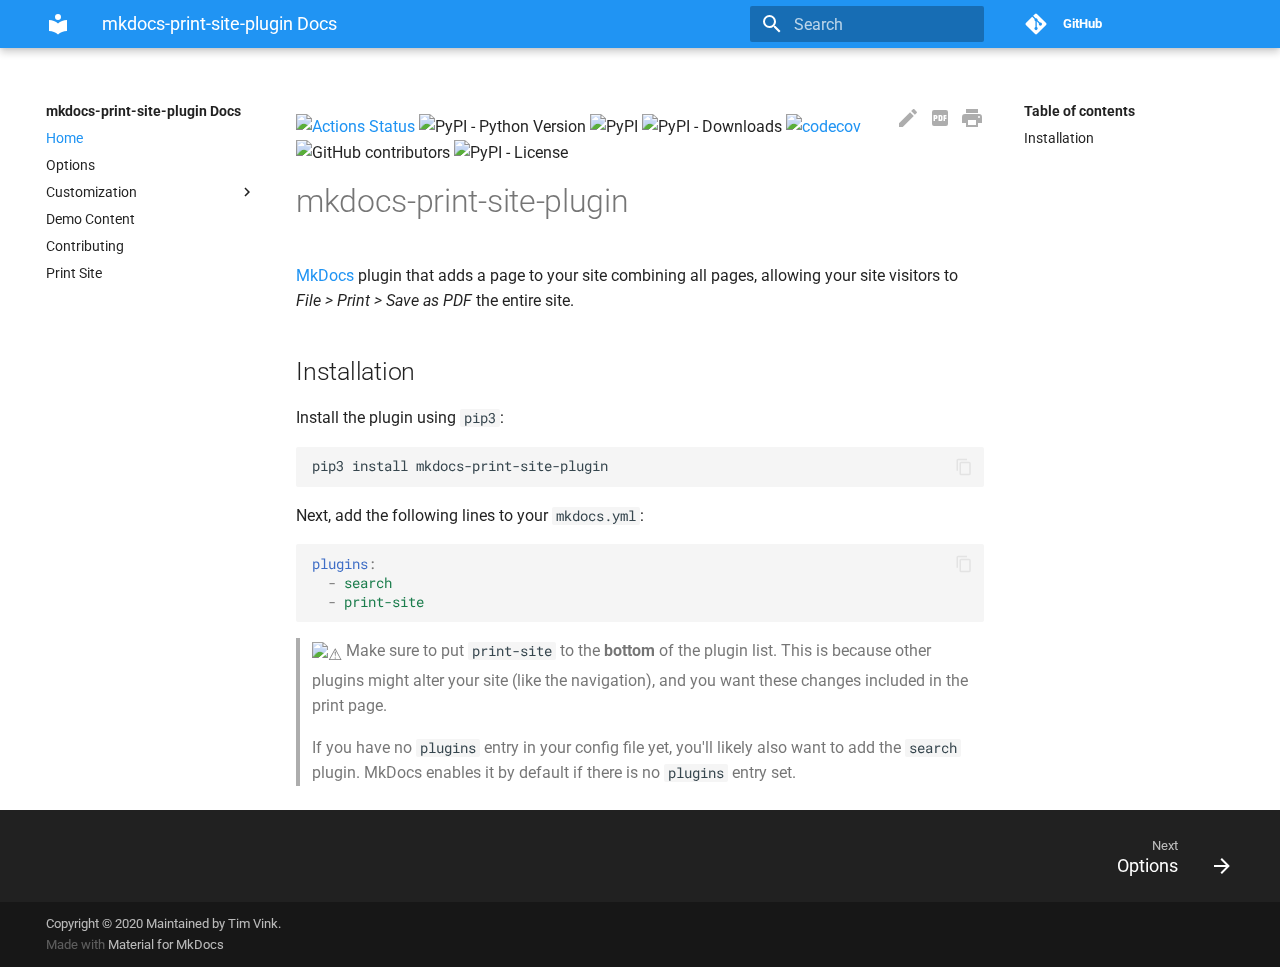
==== commit 158215a7: "Deployed 9897b79 with MkDocs version: 1.1.2" ====
--- a/index.html
+++ b/index.html
@@ -15,7 +15,7 @@
         <meta name="author" content="Tim Vink">
       
       <link rel="shortcut icon" href="assets/images/favicon.png">
-      <meta name="generator" content="mkdocs-1.1.2, mkdocs-material-6.0.1">
+      <meta name="generator" content="mkdocs-1.1.2, mkdocs-material-6.0.2">
     
     
       
@@ -211,7 +211,7 @@
         <span class="md-nav__icon md-icon"></span>
       </label>
     
-    <a href="index.html" title="Home" class="md-nav__link md-nav__link--active">
+    <a href="index.html" class="md-nav__link md-nav__link--active">
       Home
     </a>
     
@@ -248,7 +248,7 @@
 
 
   <li class="md-nav__item">
-    <a href="options.html" title="Options" class="md-nav__link">
+    <a href="options.html" class="md-nav__link">
       Options
     </a>
   </li>
@@ -281,7 +281,7 @@
 
 
   <li class="md-nav__item">
-    <a href="print_button.html" title="Adding a print button" class="md-nav__link">
+    <a href="customization/print_button.html" class="md-nav__link">
       Adding a print button
     </a>
   </li>
@@ -293,7 +293,19 @@
 
 
   <li class="md-nav__item">
-    <a href="cover_page.html" title="Customize the cover page" class="md-nav__link">
+    <a href="customization/pdf_button.html" class="md-nav__link">
+      Adding a PDF button
+    </a>
+  </li>
+
+        
+          
+          
+          
+
+
+  <li class="md-nav__item">
+    <a href="customization/cover_page.html" class="md-nav__link">
       Customize the cover page
     </a>
   </li>
@@ -310,7 +322,7 @@
 
 
   <li class="md-nav__item">
-    <a href="demo_content.html" title="Demo Content" class="md-nav__link">
+    <a href="demo_content.html" class="md-nav__link">
       Demo Content
     </a>
   </li>
@@ -322,7 +334,7 @@
 
 
   <li class="md-nav__item">
-    <a href="contributing.html" title="Contributing" class="md-nav__link">
+    <a href="contributing.html" class="md-nav__link">
       Contributing
     </a>
   </li>
@@ -334,7 +346,7 @@
 
 
   <li class="md-nav__item">
-    <a href="print_page.html" title="Print Site" class="md-nav__link">
+    <a href="print_page.html" class="md-nav__link">
       Print Site
     </a>
   </li>
@@ -384,6 +396,11 @@
 
     <a href="print_page.html" title="Print Site" class="md-content__button md-icon">
         <svg xmlns="http://www.w3.org/2000/svg" viewBox="0 0 24 24"><path d="M18 3H6v4h12m1 5a1 1 0 01-1-1 1 1 0 011-1 1 1 0 011 1 1 1 0 01-1 1m-3 7H8v-5h8m3-6H5a3 3 0 00-3 3v6h4v4h12v-4h4v-6a3 3 0 00-3-3z"/></svg>
+    </a>
+
+
+    <a href="assets/site.pdf" title="Site PDF" class="md-content__button md-icon">
+        <svg xmlns="http://www.w3.org/2000/svg" viewBox="0 0 24 24"><path d="M12 10.5h1v3h-1v-3m-5 1h1v-1H7v1M20 6v12a2 2 0 01-2 2H6a2 2 0 01-2-2V6a2 2 0 012-2h12a2 2 0 012 2M9.5 10.5A1.5 1.5 0 008 9H5.5v6H7v-2h1a1.5 1.5 0 001.5-1.5v-1m5 0A1.5 1.5 0 0013 9h-2.5v6H13a1.5 1.5 0 001.5-1.5v-3m4-1.5h-3v6H17v-2h1.5v-1.5H17v-1h1.5V9z"/></svg>
     </a>
 
 
@@ -438,7 +455,7 @@
       <nav class="md-footer-nav__inner md-grid" aria-label="Footer">
         
         
-          <a href="options.html" title="Options" class="md-footer-nav__link md-footer-nav__link--next" rel="next">
+          <a href="options.html" class="md-footer-nav__link md-footer-nav__link--next" rel="next">
             <div class="md-footer-nav__title">
               <div class="md-ellipsis">
                 <span class="md-footer-nav__direction">
@@ -476,7 +493,7 @@
     </div>
     
       <script src="assets/javascripts/vendor.77e55a48.min.js"></script>
-      <script src="assets/javascripts/bundle.aa3f9871.min.js"></script><script id="__lang" type="application/json">{"clipboard.copy": "Copy to clipboard", "clipboard.copied": "Copied to clipboard", "search.config.lang": "en", "search.config.pipeline": "trimmer, stopWordFilter", "search.config.separator": "[\\s\\-]+", "search.result.placeholder": "Type to start searching", "search.result.none": "No matching documents", "search.result.one": "1 matching document", "search.result.other": "# matching documents", "search.result.more.one": "1 more on this page", "search.result.more.other": "# more on this page", "search.result.term.missing": "Missing"}</script>
+      <script src="assets/javascripts/bundle.9554a270.min.js"></script><script id="__lang" type="application/json">{"clipboard.copy": "Copy to clipboard", "clipboard.copied": "Copied to clipboard", "search.config.lang": "en", "search.config.pipeline": "trimmer, stopWordFilter", "search.config.separator": "[\\s\\-]+", "search.result.placeholder": "Type to start searching", "search.result.none": "No matching documents", "search.result.one": "1 matching document", "search.result.other": "# matching documents", "search.result.more.one": "1 more on this page", "search.result.more.other": "# more on this page", "search.result.term.missing": "Missing"}</script>
       
       <script>
         app = initialize({
--- a/css/print-site.css
+++ b/css/print-site.css
@@ -22,7 +22,7 @@
     - print-site-enumerate_headings: true
 */
 
-/* Ensure inline adding of heading number */
+/* Ensure that when adding enumeration to headings, this happens inline */
 .print-site-enumerate-headings h1:before,
 .print-site-enumerate-headings h2:before,
 .print-site-enumerate-headings h3:before,
@@ -72,6 +72,7 @@
     counter-increment: last;
     content: counter(chapter) "." counter(section) "." counter(sub-section) "." counter(composite) "." counter(detail) "." counter(last) !important;
 }
+
 /* Count links in table of contents also */
 .print-site-enumerate-headings .print-site-toc-level-1 > ul { counter-reset: toc-section; }
 .print-site-enumerate-headings .print-site-toc-level-2 > ul { counter-reset: toc-sub-section; }
@@ -137,9 +138,23 @@
     from { background: yellow; }
     to { background: white; }
 }
+ul li.toc-nav-section-title {
+    padding-top: 1em;
+    padding-bottom: 0.5em;
+    font-size: 110%;
+    letter-spacing: 1px;
+}
+
 
 /* Don't display cover page when not in print mode */
 #print-site-cover-page { display: none; }
+
+/* Don't display the h1 section headings that we added (these are for adding it to the table of contents */
+#print-site-page h1.nav-section-title,
+#print-site-page h1.nav-section-title-end { display: none; }
+
+/* In the TOC, we want lines that are children of a section to be displayed with a left margin */
+#print-site-page ul li.toc-nav-section-child { padding-left: 1em; }
 
 @media print {    
 
@@ -164,7 +179,7 @@
 
     /* Ensure all tabbed content is displayed and printed
     https://squidfunk.github.io/mkdocs-material/reference/content-tabs/ */
-    #print-site-page div.tabbed-content { display: block !important; }
+    /* #print-site-page div.tabbed-content { display: block !important; } */
 
     /* PDF page breaks on each MkDocs page, except the first one */
     #print-site-page section.print-page {
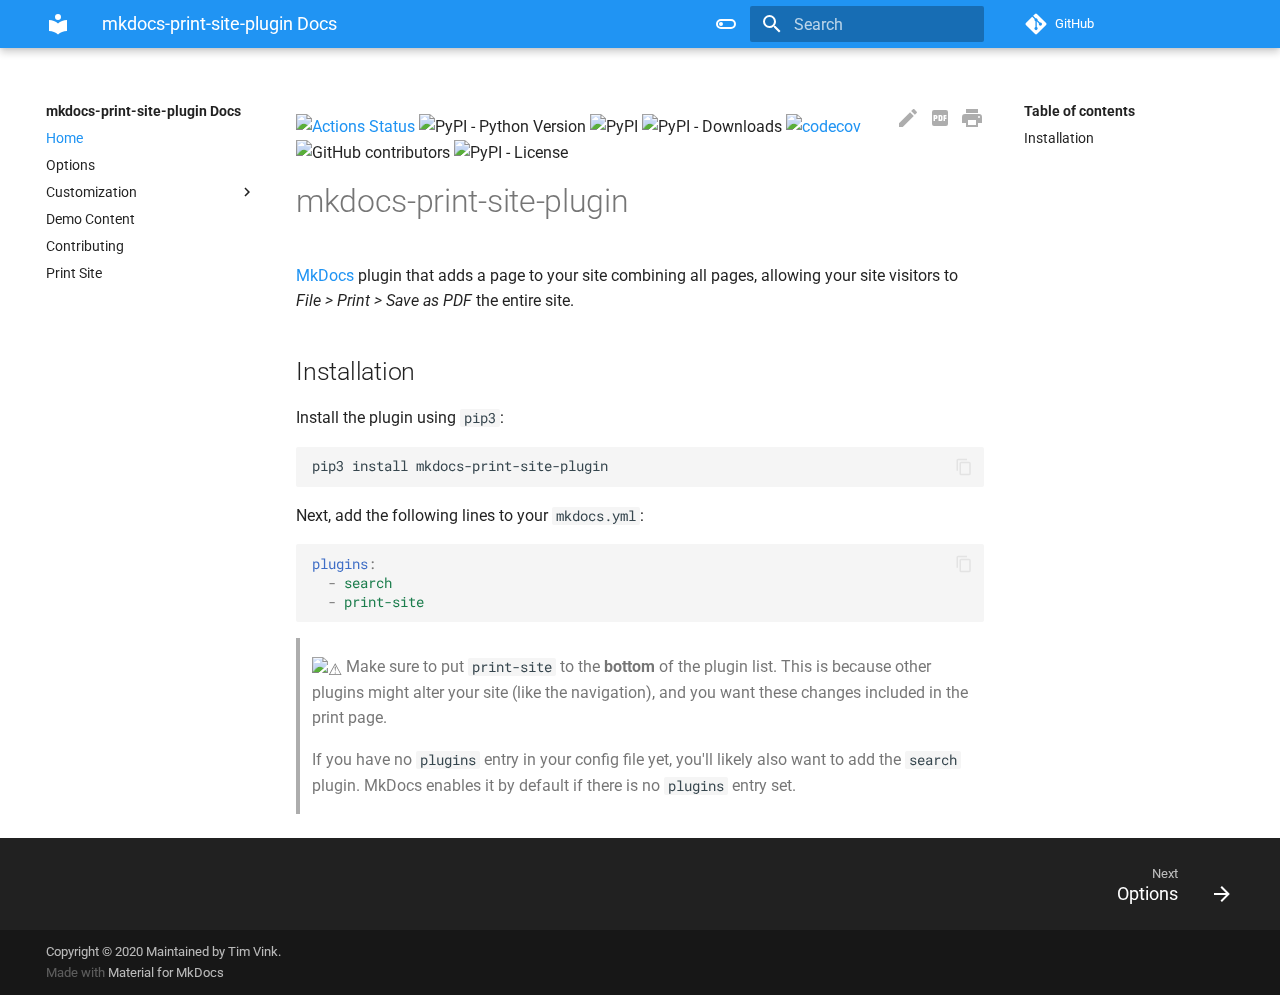
==== commit 22062268: "Deployed 9a4bc78 with MkDocs version: 1.1.2" ====
--- a/index.html
+++ b/index.html
@@ -9,13 +9,14 @@
         <meta name="description" content="MkDocs Plugin allowing your site visitors to *File > Print > Save as PDF* the entire site.">
       
       
+      
+        <meta name="author" content="Tim Vink">
+      
+      
         <link rel="canonical" href="https://timvink.github.io/mkdocs-print-site-plugin/index.html">
       
-      
-        <meta name="author" content="Tim Vink">
-      
-      <link rel="shortcut icon" href="assets/images/favicon.png">
-      <meta name="generator" content="mkdocs-1.1.2, mkdocs-material-6.0.2">
+      <link rel="icon" href="assets/images/favicon.png">
+      <meta name="generator" content="mkdocs-1.1.2, mkdocs-material-7.1.4">
     
     
       
@@ -23,32 +24,28 @@
       
     
     
-      <link rel="stylesheet" href="assets/stylesheets/main.38780c08.min.css">
-      
-        
-        <link rel="stylesheet" href="assets/stylesheets/palette.3f72e892.min.css">
-        
-          
-          
-          <meta name="theme-color" content="#2094f3">
-        
-      
-    
-    
-    
-      
-        
-        <link href="https://fonts.gstatic.com" rel="preconnect" crossorigin>
+      <link rel="stylesheet" href="assets/stylesheets/main.bde7dde4.min.css">
+      
+        
+        <link rel="stylesheet" href="assets/stylesheets/palette.ef6f36e2.min.css">
+        
+      
+    
+    
+    
+      
+        
+        <link rel="preconnect" href="https://fonts.gstatic.com" crossorigin>
         <link rel="stylesheet" href="https://fonts.googleapis.com/css?family=Roboto:300,400,400i,700%7CRoboto+Mono&display=fallback">
-        <style>body,input{font-family:"Roboto",-apple-system,BlinkMacSystemFont,Helvetica,Arial,sans-serif}code,kbd,pre{font-family:"Roboto Mono",SFMono-Regular,Consolas,Menlo,monospace}</style>
-      
-    
-    
+        <style>:root{--md-text-font-family:"Roboto";--md-code-font-family:"Roboto Mono"}</style>
+      
+    
+    
+    
+      <link rel="stylesheet" href="css/print-site.css">
     
       <link rel="stylesheet" href="css/print-site-material.css">
     
-      <link rel="stylesheet" href="css/print-site.css">
-    
     
       
     
@@ -58,14 +55,18 @@
   
     
     
-    
-    
-    
-    <body dir="ltr" data-md-color-scheme="preference" data-md-color-primary="blue" data-md-color-accent="blue">
-      
-        <script>matchMedia("(prefers-color-scheme: dark)").matches&&document.body.setAttribute("data-md-color-scheme","slate")</script>
-      
-  
+      
+    
+    
+    
+    
+    <body dir="ltr" data-md-color-scheme="default" data-md-color-primary="blue" data-md-color-accent="blue">
+  
+    
+    <script>function __prefix(e){return new URL(".",location).pathname+"."+e}function __get(e,t=localStorage){return JSON.parse(t.getItem(__prefix(e)))}</script>
+    
+      <script>var palette=__get("__palette");if(null!==palette&&"object"==typeof palette.color)for(var key in palette.color)document.body.setAttribute("data-md-color-"+key,palette.color[key])</script>
+    
     <input class="md-toggle" data-md-toggle="drawer" type="checkbox" id="__drawer" autocomplete="off">
     <input class="md-toggle" data-md-toggle="search" type="checkbox" id="__search" autocomplete="off">
     <label class="md-overlay" for="__drawer"></label>
@@ -82,46 +83,72 @@
     </div>
     
       <header class="md-header" data-md-component="header">
-  <nav class="md-header-nav md-grid" aria-label="Header">
-    <a href="https://timvink.github.io/mkdocs-print-site-plugin/" title="mkdocs-print-site-plugin Docs" class="md-header-nav__button md-logo" aria-label="mkdocs-print-site-plugin Docs">
-      
-  
-  <svg xmlns="http://www.w3.org/2000/svg" viewBox="0 0 24 24"><path d="M12 8a3 3 0 003-3 3 3 0 00-3-3 3 3 0 00-3 3 3 3 0 003 3m0 3.54C9.64 9.35 6.5 8 3 8v11c3.5 0 6.64 1.35 9 3.54 2.36-2.19 5.5-3.54 9-3.54V8c-3.5 0-6.64 1.35-9 3.54z"/></svg>
+  <nav class="md-header__inner md-grid" aria-label="Header">
+    <a href="." title="mkdocs-print-site-plugin Docs" class="md-header__button md-logo" aria-label="mkdocs-print-site-plugin Docs" data-md-component="logo">
+      
+  
+  <svg xmlns="http://www.w3.org/2000/svg" viewBox="0 0 24 24"><path d="M12 8a3 3 0 0 0 3-3 3 3 0 0 0-3-3 3 3 0 0 0-3 3 3 3 0 0 0 3 3m0 3.54C9.64 9.35 6.5 8 3 8v11c3.5 0 6.64 1.35 9 3.54 2.36-2.19 5.5-3.54 9-3.54V8c-3.5 0-6.64 1.35-9 3.54z"/></svg>
 
     </a>
-    <label class="md-header-nav__button md-icon" for="__drawer">
+    <label class="md-header__button md-icon" for="__drawer">
       <svg xmlns="http://www.w3.org/2000/svg" viewBox="0 0 24 24"><path d="M3 6h18v2H3V6m0 5h18v2H3v-2m0 5h18v2H3v-2z"/></svg>
     </label>
-    <div class="md-header-nav__title" data-md-component="header-title">
-      
-        <div class="md-header-nav__ellipsis">
-          <span class="md-header-nav__topic md-ellipsis">
+    <div class="md-header__title" data-md-component="header-title">
+      <div class="md-header__ellipsis">
+        <div class="md-header__topic">
+          <span class="md-ellipsis">
             mkdocs-print-site-plugin Docs
           </span>
-          <span class="md-header-nav__topic md-ellipsis">
+        </div>
+        <div class="md-header__topic" data-md-component="header-topic">
+          <span class="md-ellipsis">
             
               Home
             
           </span>
         </div>
-      
-    </div>
-    
-      <label class="md-header-nav__button md-icon" for="__search">
-        <svg xmlns="http://www.w3.org/2000/svg" viewBox="0 0 24 24"><path d="M9.5 3A6.5 6.5 0 0116 9.5c0 1.61-.59 3.09-1.56 4.23l.27.27h.79l5 5-1.5 1.5-5-5v-.79l-.27-.27A6.516 6.516 0 019.5 16 6.5 6.5 0 013 9.5 6.5 6.5 0 019.5 3m0 2C7 5 5 7 5 9.5S7 14 9.5 14 14 12 14 9.5 12 5 9.5 5z"/></svg>
+      </div>
+    </div>
+    
+      <form class="md-header__option" data-md-component="palette">
+        
+          
+          
+          <input class="md-option" data-md-color-media="(prefers-color-scheme: light)" data-md-color-scheme="default" data-md-color-primary="blue" data-md-color-accent="blue" type="radio" name="__palette" id="__palette_1">
+          
+            <label class="md-header__button md-icon" title="Switch to dark mode" for="__palette_2" hidden>
+              <svg xmlns="http://www.w3.org/2000/svg" viewBox="0 0 24 24"><path d="M7 10a2 2 0 0 1 2 2 2 2 0 0 1-2 2 2 2 0 0 1-2-2 2 2 0 0 1 2-2m10-3a5 5 0 0 1 5 5 5 5 0 0 1-5 5H7a5 5 0 0 1-5-5 5 5 0 0 1 5-5h10M7 9a3 3 0 0 0-3 3 3 3 0 0 0 3 3h10a3 3 0 0 0 3-3 3 3 0 0 0-3-3H7z"/></svg>
+            </label>
+          
+        
+          
+          
+          <input class="md-option" data-md-color-media="(prefers-color-scheme: dark)" data-md-color-scheme="slate" data-md-color-primary="blue" data-md-color-accent="blue" type="radio" name="__palette" id="__palette_2">
+          
+            <label class="md-header__button md-icon" title="Switch to light mode" for="__palette_1" hidden>
+              <svg xmlns="http://www.w3.org/2000/svg" viewBox="0 0 24 24"><path d="M17 7H7a5 5 0 0 0-5 5 5 5 0 0 0 5 5h10a5 5 0 0 0 5-5 5 5 0 0 0-5-5m0 8a3 3 0 0 1-3-3 3 3 0 0 1 3-3 3 3 0 0 1 3 3 3 3 0 0 1-3 3z"/></svg>
+            </label>
+          
+        
+      </form>
+    
+    
+    
+      <label class="md-header__button md-icon" for="__search">
+        <svg xmlns="http://www.w3.org/2000/svg" viewBox="0 0 24 24"><path d="M9.5 3A6.5 6.5 0 0 1 16 9.5c0 1.61-.59 3.09-1.56 4.23l.27.27h.79l5 5-1.5 1.5-5-5v-.79l-.27-.27A6.516 6.516 0 0 1 9.5 16 6.5 6.5 0 0 1 3 9.5 6.5 6.5 0 0 1 9.5 3m0 2C7 5 5 7 5 9.5S7 14 9.5 14 14 12 14 9.5 12 5 9.5 5z"/></svg>
       </label>
       
 <div class="md-search" data-md-component="search" role="dialog">
   <label class="md-search__overlay" for="__search"></label>
   <div class="md-search__inner" role="search">
     <form class="md-search__form" name="search">
-      <input type="text" class="md-search__input" name="query" aria-label="Search" placeholder="Search" autocapitalize="off" autocorrect="off" autocomplete="off" spellcheck="false" data-md-component="search-query" data-md-state="active">
+      <input type="text" class="md-search__input" name="query" aria-label="Search" placeholder="Search" autocapitalize="off" autocorrect="off" autocomplete="off" spellcheck="false" data-md-component="search-query" data-md-state="active" required>
       <label class="md-search__icon md-icon" for="__search">
-        <svg xmlns="http://www.w3.org/2000/svg" viewBox="0 0 24 24"><path d="M9.5 3A6.5 6.5 0 0116 9.5c0 1.61-.59 3.09-1.56 4.23l.27.27h.79l5 5-1.5 1.5-5-5v-.79l-.27-.27A6.516 6.516 0 019.5 16 6.5 6.5 0 013 9.5 6.5 6.5 0 019.5 3m0 2C7 5 5 7 5 9.5S7 14 9.5 14 14 12 14 9.5 12 5 9.5 5z"/></svg>
+        <svg xmlns="http://www.w3.org/2000/svg" viewBox="0 0 24 24"><path d="M9.5 3A6.5 6.5 0 0 1 16 9.5c0 1.61-.59 3.09-1.56 4.23l.27.27h.79l5 5-1.5 1.5-5-5v-.79l-.27-.27A6.516 6.516 0 0 1 9.5 16 6.5 6.5 0 0 1 3 9.5 6.5 6.5 0 0 1 9.5 3m0 2C7 5 5 7 5 9.5S7 14 9.5 14 14 12 14 9.5 12 5 9.5 5z"/></svg>
         <svg xmlns="http://www.w3.org/2000/svg" viewBox="0 0 24 24"><path d="M20 11v2H8l5.5 5.5-1.42 1.42L4.16 12l7.92-7.92L13.5 5.5 8 11h12z"/></svg>
       </label>
-      <button type="reset" class="md-search__icon md-icon" aria-label="Clear" data-md-component="search-reset" tabindex="-1">
-        <svg xmlns="http://www.w3.org/2000/svg" viewBox="0 0 24 24"><path d="M19 6.41L17.59 5 12 10.59 6.41 5 5 6.41 10.59 12 5 17.59 6.41 19 12 13.41 17.59 19 19 17.59 13.41 12 19 6.41z"/></svg>
+      <button type="reset" class="md-search__icon md-icon" aria-label="Clear" tabindex="-1">
+        <svg xmlns="http://www.w3.org/2000/svg" viewBox="0 0 24 24"><path d="M19 6.41 17.59 5 12 10.59 6.41 5 5 6.41 10.59 12 5 17.59 6.41 19 12 13.41 17.59 19 19 17.59 13.41 12 19 6.41z"/></svg>
       </button>
     </form>
     <div class="md-search__output">
@@ -138,12 +165,12 @@
 </div>
     
     
-      <div class="md-header-nav__source">
-        
-<a href="https://github.com/timvink/mkdocs-print-site-plugin/" title="Go to repository" class="md-source">
+      <div class="md-header__source">
+        
+<a href="https://github.com/timvink/mkdocs-print-site-plugin/" title="Go to repository" class="md-source" data-md-component="source">
   <div class="md-source__icon md-icon">
     
-    <svg xmlns="http://www.w3.org/2000/svg" viewBox="0 0 448 512"><path d="M439.55 236.05L244 40.45a28.87 28.87 0 00-40.81 0l-40.66 40.63 51.52 51.52c27.06-9.14 52.68 16.77 43.39 43.68l49.66 49.66c34.23-11.8 61.18 31 35.47 56.69-26.49 26.49-70.21-2.87-56-37.34L240.22 199v121.85c25.3 12.54 22.26 41.85 9.08 55a34.34 34.34 0 01-48.55 0c-17.57-17.6-11.07-46.91 11.25-56v-123c-20.8-8.51-24.6-30.74-18.64-45L142.57 101 8.45 235.14a28.86 28.86 0 000 40.81l195.61 195.6a28.86 28.86 0 0040.8 0l194.69-194.69a28.86 28.86 0 000-40.81z"/></svg>
+    <svg xmlns="http://www.w3.org/2000/svg" viewBox="0 0 448 512"><path d="M439.55 236.05 244 40.45a28.87 28.87 0 0 0-40.81 0l-40.66 40.63 51.52 51.52c27.06-9.14 52.68 16.77 43.39 43.68l49.66 49.66c34.23-11.8 61.18 31 35.47 56.69-26.49 26.49-70.21-2.87-56-37.34L240.22 199v121.85c25.3 12.54 22.26 41.85 9.08 55a34.34 34.34 0 0 1-48.55 0c-17.57-17.6-11.07-46.91 11.25-56v-123c-20.8-8.51-24.6-30.74-18.64-45L142.57 101 8.45 235.14a28.86 28.86 0 0 0 0 40.81l195.61 195.6a28.86 28.86 0 0 0 40.8 0l194.69-194.69a28.86 28.86 0 0 0 0-40.81z"/></svg>
   </div>
   <div class="md-source__repository">
     GitHub
@@ -163,15 +190,19 @@
         <div class="md-main__inner md-grid">
           
             
-              <div class="md-sidebar md-sidebar--primary" data-md-component="navigation">
+              
+              <div class="md-sidebar md-sidebar--primary" data-md-component="sidebar" data-md-type="navigation" >
                 <div class="md-sidebar__scrollwrap">
                   <div class="md-sidebar__inner">
-                    <nav class="md-nav md-nav--primary" aria-label="Navigation" data-md-level="0">
+                    
+
+
+<nav class="md-nav md-nav--primary" aria-label="Navigation" data-md-level="0">
   <label class="md-nav__title" for="__drawer">
-    <a href="https://timvink.github.io/mkdocs-print-site-plugin/" title="mkdocs-print-site-plugin Docs" class="md-nav__button md-logo" aria-label="mkdocs-print-site-plugin Docs">
-      
-  
-  <svg xmlns="http://www.w3.org/2000/svg" viewBox="0 0 24 24"><path d="M12 8a3 3 0 003-3 3 3 0 00-3-3 3 3 0 00-3 3 3 3 0 003 3m0 3.54C9.64 9.35 6.5 8 3 8v11c3.5 0 6.64 1.35 9 3.54 2.36-2.19 5.5-3.54 9-3.54V8c-3.5 0-6.64 1.35-9 3.54z"/></svg>
+    <a href="." title="mkdocs-print-site-plugin Docs" class="md-nav__button md-logo" aria-label="mkdocs-print-site-plugin Docs" data-md-component="logo">
+      
+  
+  <svg xmlns="http://www.w3.org/2000/svg" viewBox="0 0 24 24"><path d="M12 8a3 3 0 0 0 3-3 3 3 0 0 0-3-3 3 3 0 0 0-3 3 3 3 0 0 0 3 3m0 3.54C9.64 9.35 6.5 8 3 8v11c3.5 0 6.64 1.35 9 3.54 2.36-2.19 5.5-3.54 9-3.54V8c-3.5 0-6.64 1.35-9 3.54z"/></svg>
 
     </a>
     mkdocs-print-site-plugin Docs
@@ -179,10 +210,10 @@
   
     <div class="md-nav__source">
       
-<a href="https://github.com/timvink/mkdocs-print-site-plugin/" title="Go to repository" class="md-source">
+<a href="https://github.com/timvink/mkdocs-print-site-plugin/" title="Go to repository" class="md-source" data-md-component="source">
   <div class="md-source__icon md-icon">
     
-    <svg xmlns="http://www.w3.org/2000/svg" viewBox="0 0 448 512"><path d="M439.55 236.05L244 40.45a28.87 28.87 0 00-40.81 0l-40.66 40.63 51.52 51.52c27.06-9.14 52.68 16.77 43.39 43.68l49.66 49.66c34.23-11.8 61.18 31 35.47 56.69-26.49 26.49-70.21-2.87-56-37.34L240.22 199v121.85c25.3 12.54 22.26 41.85 9.08 55a34.34 34.34 0 01-48.55 0c-17.57-17.6-11.07-46.91 11.25-56v-123c-20.8-8.51-24.6-30.74-18.64-45L142.57 101 8.45 235.14a28.86 28.86 0 000 40.81l195.61 195.6a28.86 28.86 0 0040.8 0l194.69-194.69a28.86 28.86 0 000-40.81z"/></svg>
+    <svg xmlns="http://www.w3.org/2000/svg" viewBox="0 0 448 512"><path d="M439.55 236.05 244 40.45a28.87 28.87 0 0 0-40.81 0l-40.66 40.63 51.52 51.52c27.06-9.14 52.68 16.77 43.39 43.68l49.66 49.66c34.23-11.8 61.18 31 35.47 56.69-26.49 26.49-70.21-2.87-56-37.34L240.22 199v121.85c25.3 12.54 22.26 41.85 9.08 55a34.34 34.34 0 0 1-48.55 0c-17.57-17.6-11.07-46.91 11.25-56v-123c-20.8-8.51-24.6-30.74-18.64-45L142.57 101 8.45 235.14a28.86 28.86 0 0 0 0 40.81l195.61 195.6a28.86 28.86 0 0 0 40.8 0l194.69-194.69a28.86 28.86 0 0 0 0-40.81z"/></svg>
   </div>
   <div class="md-source__repository">
     GitHub
@@ -197,26 +228,30 @@
       
 
   
-
-
-  <li class="md-nav__item md-nav__item--active">
-    
-    <input class="md-nav__toggle md-toggle" data-md-toggle="toc" type="checkbox" id="__toc">
-    
-      
-    
-    
-      <label class="md-nav__link md-nav__link--active" for="__toc">
+  
+    
+  
+  
+    <li class="md-nav__item md-nav__item--active">
+      
+      <input class="md-nav__toggle md-toggle" data-md-toggle="toc" type="checkbox" id="__toc">
+      
+      
+        
+      
+      
+        <label class="md-nav__link md-nav__link--active" for="__toc">
+          Home
+          <span class="md-nav__icon md-icon"></span>
+        </label>
+      
+      <a href="index.html" class="md-nav__link md-nav__link--active">
         Home
-        <span class="md-nav__icon md-icon"></span>
-      </label>
-    
-    <a href="index.html" class="md-nav__link md-nav__link--active">
-      Home
-    </a>
-    
-      
+      </a>
+      
+        
 <nav class="md-nav md-nav--secondary" aria-label="Table of contents">
+  
   
   
     
@@ -226,7 +261,7 @@
       <span class="md-nav__icon md-icon"></span>
       Table of contents
     </label>
-    <ul class="md-nav__list" data-md-scrollfix>
+    <ul class="md-nav__list" data-md-component="toc" data-md-scrollfix>
       
         <li class="md-nav__item">
   <a href="#installation" class="md-nav__link">
@@ -238,118 +273,147 @@
     </ul>
   
 </nav>
-    
-  </li>
-
-    
-      
-      
-      
-
-
-  <li class="md-nav__item">
-    <a href="options.html" class="md-nav__link">
-      Options
-    </a>
-  </li>
-
-    
-      
-      
-      
-
-
-  <li class="md-nav__item md-nav__item--nested">
-    
-      <input class="md-nav__toggle md-toggle" data-md-toggle="nav-3" type="checkbox" id="nav-3">
-    
-    <label class="md-nav__link" for="nav-3">
-      Customization
-      <span class="md-nav__icon md-icon"></span>
-    </label>
-    <nav class="md-nav" aria-label="Customization" data-md-level="1">
-      <label class="md-nav__title" for="nav-3">
+      
+    </li>
+  
+
+    
+      
+      
+      
+
+  
+  
+  
+    <li class="md-nav__item">
+      <a href="options.html" class="md-nav__link">
+        Options
+      </a>
+    </li>
+  
+
+    
+      
+      
+      
+
+  
+  
+  
+    
+    <li class="md-nav__item md-nav__item--nested">
+      
+      
+        <input class="md-nav__toggle md-toggle" data-md-toggle="__nav_3" type="checkbox" id="__nav_3" >
+      
+      <label class="md-nav__link" for="__nav_3">
+        Customization
         <span class="md-nav__icon md-icon"></span>
-        Customization
       </label>
-      <ul class="md-nav__list" data-md-scrollfix>
-        
-        
-          
-          
-          
-
-
-  <li class="md-nav__item">
-    <a href="customization/print_button.html" class="md-nav__link">
-      Adding a print button
-    </a>
-  </li>
-
-        
-          
-          
-          
-
-
-  <li class="md-nav__item">
-    <a href="customization/pdf_button.html" class="md-nav__link">
-      Adding a PDF button
-    </a>
-  </li>
-
-        
-          
-          
-          
-
-
-  <li class="md-nav__item">
-    <a href="customization/cover_page.html" class="md-nav__link">
-      Customize the cover page
-    </a>
-  </li>
-
-        
-      </ul>
-    </nav>
-  </li>
-
-    
-      
-      
-      
-
-
-  <li class="md-nav__item">
-    <a href="demo_content.html" class="md-nav__link">
-      Demo Content
-    </a>
-  </li>
-
-    
-      
-      
-      
-
-
-  <li class="md-nav__item">
-    <a href="contributing.html" class="md-nav__link">
-      Contributing
-    </a>
-  </li>
-
-    
-      
-      
-      
-
-
-  <li class="md-nav__item">
-    <a href="print_page.html" class="md-nav__link">
-      Print Site
-    </a>
-  </li>
+      <nav class="md-nav" aria-label="Customization" data-md-level="1">
+        <label class="md-nav__title" for="__nav_3">
+          <span class="md-nav__icon md-icon"></span>
+          Customization
+        </label>
+        <ul class="md-nav__list" data-md-scrollfix>
+          
+            
+  
+  
+  
+    <li class="md-nav__item">
+      <a href="customization/print_button.html" class="md-nav__link">
+        Adding a print button
+      </a>
+    </li>
+  
+
+          
+            
+  
+  
+  
+    <li class="md-nav__item">
+      <a href="customization/pdf_button.html" class="md-nav__link">
+        Adding a PDF button
+      </a>
+    </li>
+  
+
+          
+            
+  
+  
+  
+    <li class="md-nav__item">
+      <a href="customization/cover_page.html" class="md-nav__link">
+        Customize the cover page
+      </a>
+    </li>
+  
+
+          
+            
+  
+  
+  
+    <li class="md-nav__item">
+      <a href="customization/do_not_print.html" class="md-nav__link">
+        Do not print
+      </a>
+    </li>
+  
+
+          
+        </ul>
+      </nav>
+    </li>
+  
+
+    
+      
+      
+      
+
+  
+  
+  
+    <li class="md-nav__item">
+      <a href="demo_content.html" class="md-nav__link">
+        Demo Content
+      </a>
+    </li>
+  
+
+    
+      
+      
+      
+
+  
+  
+  
+    <li class="md-nav__item">
+      <a href="contributing.html" class="md-nav__link">
+        Contributing
+      </a>
+    </li>
+  
+
+    
+      
+      
+      
+
+  
+  
+  
+    <li class="md-nav__item">
+      <a href="print_page.html" class="md-nav__link">
+        Print Site
+      </a>
+    </li>
+  
 
     
   </ul>
@@ -359,13 +423,15 @@
               </div>
             
             
-              <div class="md-sidebar md-sidebar--secondary" data-md-component="toc">
+              
+              <div class="md-sidebar md-sidebar--secondary" data-md-component="sidebar" data-md-type="toc" >
                 <div class="md-sidebar__scrollwrap">
                   <div class="md-sidebar__inner">
                     
 <nav class="md-nav md-nav--secondary" aria-label="Table of contents">
   
   
+  
     
   
   
@@ -373,7 +439,7 @@
       <span class="md-nav__icon md-icon"></span>
       Table of contents
     </label>
-    <ul class="md-nav__list" data-md-scrollfix>
+    <ul class="md-nav__list" data-md-component="toc" data-md-scrollfix>
       
         <li class="md-nav__item">
   <a href="#installation" class="md-nav__link">
@@ -390,17 +456,17 @@
               </div>
             
           
-          <div class="md-content">
+          <div class="md-content" data-md-component="content">
             <article class="md-content__inner md-typeset">
               
 
     <a href="print_page.html" title="Print Site" class="md-content__button md-icon">
-        <svg xmlns="http://www.w3.org/2000/svg" viewBox="0 0 24 24"><path d="M18 3H6v4h12m1 5a1 1 0 01-1-1 1 1 0 011-1 1 1 0 011 1 1 1 0 01-1 1m-3 7H8v-5h8m3-6H5a3 3 0 00-3 3v6h4v4h12v-4h4v-6a3 3 0 00-3-3z"/></svg>
+        <svg xmlns="http://www.w3.org/2000/svg" viewBox="0 0 24 24"><path d="M18 3H6v4h12m1 5a1 1 0 0 1-1-1 1 1 0 0 1 1-1 1 1 0 0 1 1 1 1 1 0 0 1-1 1m-3 7H8v-5h8m3-6H5a3 3 0 0 0-3 3v6h4v4h12v-4h4v-6a3 3 0 0 0-3-3z"/></svg>
     </a>
 
 
     <a href="assets/site.pdf" title="Site PDF" class="md-content__button md-icon">
-        <svg xmlns="http://www.w3.org/2000/svg" viewBox="0 0 24 24"><path d="M12 10.5h1v3h-1v-3m-5 1h1v-1H7v1M20 6v12a2 2 0 01-2 2H6a2 2 0 01-2-2V6a2 2 0 012-2h12a2 2 0 012 2M9.5 10.5A1.5 1.5 0 008 9H5.5v6H7v-2h1a1.5 1.5 0 001.5-1.5v-1m5 0A1.5 1.5 0 0013 9h-2.5v6H13a1.5 1.5 0 001.5-1.5v-3m4-1.5h-3v6H17v-2h1.5v-1.5H17v-1h1.5V9z"/></svg>
+        <svg xmlns="http://www.w3.org/2000/svg" viewBox="0 0 24 24"><path d="M12 10.5h1v3h-1v-3m-5 1h1v-1H7v1M20 6v12a2 2 0 0 1-2 2H6a2 2 0 0 1-2-2V6a2 2 0 0 1 2-2h12a2 2 0 0 1 2 2M9.5 10.5A1.5 1.5 0 0 0 8 9H5.5v6H7v-2h1a1.5 1.5 0 0 0 1.5-1.5v-1m5 0A1.5 1.5 0 0 0 13 9h-2.5v6H13a1.5 1.5 0 0 0 1.5-1.5v-3m4-1.5h-3v6H17v-2h1.5v-1.5H17v-1h1.5V9z"/></svg>
     </a>
 
 
@@ -418,19 +484,17 @@
 <a href="https://codecov.io/gh/timvink/mkdocs-print-site-plugin"><img alt="codecov" src="https://codecov.io/gh/timvink/mkdocs-print-site-plugin/branch/master/graph/badge.svg" /></a>
 <img alt="GitHub contributors" src="https://img.shields.io/github/contributors/timvink/mkdocs-print-site-plugin" />
 <img alt="PyPI - License" src="https://img.shields.io/pypi/l/mkdocs-print-site-plugin" /></p>
-<h1 id="mkdocs-print-site-plugin">mkdocs-print-site-plugin<a class="headerlink" href="#mkdocs-print-site-plugin" title="Permanent link">&para;</a></h1>
+<h1 id="mkdocs-print-site-plugin">mkdocs-print-site-plugin<a class="headerlink" href="#mkdocs-print-site-plugin" title="Permanent link">↵</a></h1>
 <p><a href="https://www.mkdocs.org/">MkDocs</a> plugin that adds a page to your site combining all pages, allowing your site visitors to <em>File &gt; Print &gt; Save as PDF</em> the entire site.</p>
-<h2 id="installation">Installation<a class="headerlink" href="#installation" title="Permanent link">&para;</a></h2>
+<h2 id="installation">Installation<a class="headerlink" href="#installation" title="Permanent link">↵</a></h2>
 <p>Install the plugin using <code>pip3</code>:</p>
 <div class="highlight"><pre><span></span><code>pip3 install mkdocs-print-site-plugin
 </code></pre></div>
-
 <p>Next, add the following lines to your <code>mkdocs.yml</code>:</p>
 <div class="highlight"><pre><span></span><code><span class="nt">plugins</span><span class="p">:</span>
   <span class="p p-Indicator">-</span> <span class="l l-Scalar l-Scalar-Plain">search</span>
   <span class="p p-Indicator">-</span> <span class="l l-Scalar l-Scalar-Plain">print-site</span>
 </code></pre></div>
-
 <blockquote>
 <p><img alt="⚠" class="twemoji" src="https://twemoji.maxcdn.com/v/latest/svg/26a0.svg" title=":warning:" /> Make sure to put <code>print-site</code> to the <strong>bottom</strong> of the plugin list. This is because other plugins might alter your site (like the navigation), and you want these changes included in the print page.</p>
 <p>If you have no <code>plugins</code> entry in your config file yet, you'll likely also want to add the <code>search</code> plugin. MkDocs enables it by default if there is no <code>plugins</code> entry set.</p>
@@ -446,31 +510,30 @@
             </article>
           </div>
         </div>
+        
       </main>
       
         
 <footer class="md-footer">
   
-    <div class="md-footer-nav">
-      <nav class="md-footer-nav__inner md-grid" aria-label="Footer">
-        
-        
-          <a href="options.html" class="md-footer-nav__link md-footer-nav__link--next" rel="next">
-            <div class="md-footer-nav__title">
-              <div class="md-ellipsis">
-                <span class="md-footer-nav__direction">
-                  Next
-                </span>
-                Options
-              </div>
+    <nav class="md-footer__inner md-grid" aria-label="Footer">
+      
+      
+        <a href="options.html" class="md-footer__link md-footer__link--next" rel="next">
+          <div class="md-footer__title">
+            <div class="md-ellipsis">
+              <span class="md-footer__direction">
+                Next
+              </span>
+              Options
             </div>
-            <div class="md-footer-nav__button md-icon">
-              <svg xmlns="http://www.w3.org/2000/svg" viewBox="0 0 24 24"><path d="M4 11v2h12l-5.5 5.5 1.42 1.42L19.84 12l-7.92-7.92L10.5 5.5 16 11H4z"/></svg>
-            </div>
-          </a>
-        
-      </nav>
-    </div>
+          </div>
+          <div class="md-footer__button md-icon">
+            <svg xmlns="http://www.w3.org/2000/svg" viewBox="0 0 24 24"><path d="M4 11v2h12l-5.5 5.5 1.42 1.42L19.84 12l-7.92-7.92L10.5 5.5 16 11H4z"/></svg>
+          </div>
+        </a>
+      
+    </nav>
   
   <div class="md-footer-meta md-typeset">
     <div class="md-footer-meta__inner md-grid">
@@ -484,6 +547,7 @@
         <a href="https://squidfunk.github.io/mkdocs-material/" target="_blank" rel="noopener">
           Material for MkDocs
         </a>
+        
       </div>
       
     </div>
@@ -491,19 +555,13 @@
 </footer>
       
     </div>
-    
-      <script src="assets/javascripts/vendor.77e55a48.min.js"></script>
-      <script src="assets/javascripts/bundle.9554a270.min.js"></script><script id="__lang" type="application/json">{"clipboard.copy": "Copy to clipboard", "clipboard.copied": "Copied to clipboard", "search.config.lang": "en", "search.config.pipeline": "trimmer, stopWordFilter", "search.config.separator": "[\\s\\-]+", "search.result.placeholder": "Type to start searching", "search.result.none": "No matching documents", "search.result.one": "1 matching document", "search.result.other": "# matching documents", "search.result.more.one": "1 more on this page", "search.result.more.other": "# more on this page", "search.result.term.missing": "Missing"}</script>
-      
-      <script>
-        app = initialize({
-          base: ".",
-          features: [],
-          search: Object.assign({
-            worker: "assets/javascripts/worker/search.4ac00218.min.js"
-          }, typeof search !== "undefined" && search)
-        })
-      </script>
+    <div class="md-dialog" data-md-component="dialog">
+      <div class="md-dialog__inner md-typeset"></div>
+    </div>
+    <script id="__config" type="application/json">{"base": ".", "features": [], "translations": {"clipboard.copy": "Copy to clipboard", "clipboard.copied": "Copied to clipboard", "search.config.lang": "en", "search.config.pipeline": "trimmer, stopWordFilter", "search.config.separator": "[\\s\\-]+", "search.placeholder": "Search", "search.result.placeholder": "Type to start searching", "search.result.none": "No matching documents", "search.result.one": "1 matching document", "search.result.other": "# matching documents", "search.result.more.one": "1 more on this page", "search.result.more.other": "# more on this page", "search.result.term.missing": "Missing"}, "search": "assets/javascripts/workers/search.4fa0e4ee.min.js", "version": null}</script>
+    
+    
+      <script src="assets/javascripts/bundle.1d3bfcf1.min.js"></script>
       
         <script src="js/print-site-instant-loading.js"></script>
       
--- a/assets/stylesheets/main.bde7dde4.min.css
+++ b/assets/stylesheets/main.bde7dde4.min.css
@@ -0,0 +1,2 @@
+@charset "UTF-8";html{box-sizing:border-box;-webkit-text-size-adjust:none;-ms-text-size-adjust:none;text-size-adjust:none}*,:after,:before{box-sizing:inherit}body{margin:0}a,button,input,label{-webkit-tap-highlight-color:transparent}a{color:inherit;text-decoration:none}hr{border:0;box-sizing:initial;display:block;height:.05rem;overflow:visible;padding:0}small{font-size:80%}sub,sup{line-height:1em}img{border-style:none}table{border-collapse:initial;border-spacing:0}td,th{font-weight:400;vertical-align:top}button{background:transparent;border:0;font-family:inherit;font-size:inherit;margin:0;padding:0}input{border:0;outline:none}:root{--md-default-fg-color:rgba(0,0,0,0.87);--md-default-fg-color--light:rgba(0,0,0,0.54);--md-default-fg-color--lighter:rgba(0,0,0,0.32);--md-default-fg-color--lightest:rgba(0,0,0,0.07);--md-default-bg-color:#fff;--md-default-bg-color--light:hsla(0,0%,100%,0.7);--md-default-bg-color--lighter:hsla(0,0%,100%,0.3);--md-default-bg-color--lightest:hsla(0,0%,100%,0.12);--md-primary-fg-color:#4051b5;--md-primary-fg-color--light:#5d6cc0;--md-primary-fg-color--dark:#303fa1;--md-primary-bg-color:#fff;--md-primary-bg-color--light:hsla(0,0%,100%,0.7);--md-accent-fg-color:#526cfe;--md-accent-fg-color--transparent:rgba(83,108,254,0.1);--md-accent-bg-color:#fff;--md-accent-bg-color--light:hsla(0,0%,100%,0.7)}:root>*{--md-code-fg-color:#36464e;--md-code-bg-color:#f5f5f5;--md-code-hl-color:rgba(255,255,0,0.5);--md-code-hl-number-color:#d52a2a;--md-code-hl-special-color:#db1457;--md-code-hl-function-color:#a846b9;--md-code-hl-constant-color:#6e59d9;--md-code-hl-keyword-color:#3f6ec6;--md-code-hl-string-color:#1c7d4d;--md-code-hl-name-color:var(--md-code-fg-color);--md-code-hl-operator-color:var(--md-default-fg-color--light);--md-code-hl-punctuation-color:var(--md-default-fg-color--light);--md-code-hl-comment-color:var(--md-default-fg-color--light);--md-code-hl-generic-color:var(--md-default-fg-color--light);--md-code-hl-variable-color:var(--md-default-fg-color--light);--md-typeset-color:var(--md-default-fg-color);--md-typeset-a-color:var(--md-primary-fg-color);--md-typeset-mark-color:rgba(255,255,0,0.5);--md-typeset-del-color:rgba(245,80,61,0.15);--md-typeset-ins-color:rgba(11,213,112,0.15);--md-typeset-kbd-color:#fafafa;--md-typeset-kbd-accent-color:#fff;--md-typeset-kbd-border-color:#b8b8b8;--md-admonition-fg-color:var(--md-default-fg-color);--md-admonition-bg-color:var(--md-default-bg-color);--md-footer-fg-color:#fff;--md-footer-fg-color--light:hsla(0,0%,100%,0.7);--md-footer-fg-color--lighter:hsla(0,0%,100%,0.3);--md-footer-bg-color:rgba(0,0,0,0.87);--md-footer-bg-color--dark:rgba(0,0,0,0.32)}.md-icon svg{fill:currentColor;display:block;height:1.2rem;width:1.2rem}body{-webkit-font-smoothing:antialiased;-moz-osx-font-smoothing:grayscale}body,input{font-family:var(--md-text-font-family,_),-apple-system,BlinkMacSystemFont,Helvetica,Arial,sans-serif;font-feature-settings:"kern","liga"}body,code,input,kbd,pre{color:var(--md-typeset-color)}code,kbd,pre{font-family:var(--md-code-font-family,_),SFMono-Regular,Consolas,Menlo,monospace;font-feature-settings:"kern"}:root{--md-typeset-table--ascending:url('data:image/svg+xml;charset=utf-8,<svg xmlns="http://www.w3.org/2000/svg" viewBox="0 0 24 24"><path d="M11 4h2v12l5.5-5.5 1.42 1.42L12 19.84l-7.92-7.92L5.5 10.5 11 16V4z"/></svg>');--md-typeset-table--descending:url('data:image/svg+xml;charset=utf-8,<svg xmlns="http://www.w3.org/2000/svg" viewBox="0 0 24 24"><path d="M13 20h-2V8l-5.5 5.5-1.42-1.42L12 4.16l7.92 7.92-1.42 1.42L13 8v12z"/></svg>')}.md-typeset{-webkit-print-color-adjust:exact;color-adjust:exact;font-size:.8rem;line-height:1.6}@media print{.md-typeset{font-size:.68rem}}.md-typeset blockquote,.md-typeset dl,.md-typeset figure,.md-typeset ol,.md-typeset pre,.md-typeset ul{margin:1em 0}.md-typeset h1{color:var(--md-default-fg-color--light);font-size:2em;line-height:1.3;margin:0 0 1.25em}.md-typeset h1,.md-typeset h2{font-weight:300;letter-spacing:-.01em}.md-typeset h2{font-size:1.5625em;line-height:1.4;margin:1.6em 0 .64em}.md-typeset h3{font-size:1.25em;font-weight:400;letter-spacing:-.01em;line-height:1.5;margin:1.6em 0 .8em}.md-typeset h2+h3{margin-top:.8em}.md-typeset h4{font-weight:700;letter-spacing:-.01em;margin:1em 0}.md-typeset h5,.md-typeset h6{color:var(--md-default-fg-color--light);font-size:.8em;font-weight:700;letter-spacing:-.01em;margin:1.25em 0}.md-typeset h5{text-transform:uppercase}.md-typeset hr{border-bottom:.05rem solid var(--md-default-fg-color--lightest);display:flow-root;margin:1.5em 0}.md-typeset a{color:var(--md-typeset-a-color);word-break:break-word}.md-typeset a,.md-typeset a:before{transition:color 125ms}.md-typeset a:focus,.md-typeset a:hover{color:var(--md-accent-fg-color)}.md-typeset a.focus-visible{outline-color:var(--md-accent-fg-color);outline-offset:.2rem}.md-typeset code,.md-typeset kbd,.md-typeset pre{color:var(--md-code-fg-color);direction:ltr}@media print{.md-typeset code,.md-typeset kbd,.md-typeset pre{white-space:pre-wrap}}.md-typeset code{background-color:var(--md-code-bg-color);border-radius:.1rem;-webkit-box-decoration-break:clone;box-decoration-break:clone;font-size:.85em;padding:0 .2941176471em;word-break:break-word}.md-typeset code:not(.focus-visible){-webkit-tap-highlight-color:transparent;outline:none}.md-typeset h1 code,.md-typeset h2 code,.md-typeset h3 code,.md-typeset h4 code,.md-typeset h5 code,.md-typeset h6 code{background-color:initial;box-shadow:none;margin:initial;padding:initial}.md-typeset a code{color:currentColor}.md-typeset pre{display:flow-root;line-height:1.4;position:relative}.md-typeset pre>code{scrollbar-width:thin;scrollbar-color:var(--md-default-fg-color--lighter) transparent;-webkit-box-decoration-break:slice;box-decoration-break:slice;box-shadow:none;display:block;margin:0;overflow:auto;padding:.7720588235em 1.1764705882em;touch-action:auto;word-break:normal}.md-typeset pre>code:hover{scrollbar-color:var(--md-accent-fg-color) transparent}.md-typeset pre>code::-webkit-scrollbar{height:.2rem;width:.2rem}.md-typeset pre>code::-webkit-scrollbar-thumb{background-color:var(--md-default-fg-color--lighter)}.md-typeset pre>code::-webkit-scrollbar-thumb:hover{background-color:var(--md-accent-fg-color)}@media screen and (max-width:44.9375em){.md-typeset>pre{margin:1em -.8rem}.md-typeset>pre code{border-radius:0}}.md-typeset kbd{background-color:var(--md-typeset-kbd-color);border-radius:.1rem;box-shadow:0 .1rem 0 .05rem var(--md-typeset-kbd-border-color),0 .1rem 0 var(--md-typeset-kbd-border-color),0 -.1rem .2rem var(--md-typeset-kbd-accent-color) inset;color:var(--md-default-fg-color);display:inline-block;font-size:.75em;padding:0 .6666666667em;vertical-align:text-top;word-break:break-word}.md-typeset mark{background-color:var(--md-typeset-mark-color);-webkit-box-decoration-break:clone;box-decoration-break:clone;color:inherit;word-break:break-word}.md-typeset abbr{border-bottom:.05rem dotted var(--md-default-fg-color--light);cursor:help;text-decoration:none}@media (hover:none){.md-typeset abbr{position:relative}.md-typeset abbr[title]:focus:after,.md-typeset abbr[title]:hover:after{background-color:var(--md-default-fg-color);border-radius:.1rem;box-shadow:0 2px 2px 0 rgba(0,0,0,.14),0 1px 5px 0 rgba(0,0,0,.12),0 3px 1px -2px rgba(0,0,0,.2);color:var(--md-default-bg-color);content:attr(title);display:inline-block;font-size:.7rem;left:0;margin-top:2em;max-width:80%;min-width:-webkit-max-content;min-width:-moz-max-content;min-width:max-content;padding:.2rem .3rem;position:absolute;width:auto}}.md-typeset small{opacity:.75}.md-typeset sub,.md-typeset sup{margin-left:.078125em}[dir=rtl] .md-typeset sub,[dir=rtl] .md-typeset sup{margin-left:0;margin-right:.078125em}.md-typeset blockquote{border-left:.2rem solid var(--md-default-fg-color--lighter);color:var(--md-default-fg-color--light);display:flow-root;padding-left:.6rem}[dir=rtl] .md-typeset blockquote{border-left:initial;border-right:.2rem solid var(--md-default-fg-color--lighter);padding-left:0;padding-right:.6rem}.md-typeset ul{list-style-type:disc}.md-typeset ol,.md-typeset ul{display:flow-root;margin-left:.625em;padding:0}[dir=rtl] .md-typeset ol,[dir=rtl] .md-typeset ul{margin-left:0;margin-right:.625em}.md-typeset ol ol,.md-typeset ul ol{list-style-type:lower-alpha}.md-typeset ol ol ol,.md-typeset ul ol ol{list-style-type:lower-roman}.md-typeset ol li,.md-typeset ul li{margin-bottom:.5em;margin-left:1.25em}[dir=rtl] .md-typeset ol li,[dir=rtl] .md-typeset ul li{margin-left:0;margin-right:1.25em}.md-typeset ol li blockquote,.md-typeset ol li p,.md-typeset ul li blockquote,.md-typeset ul li p{margin:.5em 0}.md-typeset ol li:last-child,.md-typeset ul li:last-child{margin-bottom:0}.md-typeset ol li ol,.md-typeset ol li ul,.md-typeset ul li ol,.md-typeset ul li ul{margin:.5em 0 .5em .625em}[dir=rtl] .md-typeset ol li ol,[dir=rtl] .md-typeset ol li ul,[dir=rtl] .md-typeset ul li ol,[dir=rtl] .md-typeset ul li ul{margin-left:0;margin-right:.625em}.md-typeset dd{margin:1em 0 1.5em 1.875em}[dir=rtl] .md-typeset dd{margin-left:0;margin-right:1.875em}.md-typeset img,.md-typeset svg{height:auto;max-width:100%}.md-typeset img[align=left],.md-typeset svg[align=left]{margin:1em 1em 1em 0}.md-typeset img[align=right],.md-typeset svg[align=right]{margin:1em 0 1em 1em}.md-typeset img[align]:only-child,.md-typeset svg[align]:only-child{margin-top:0}.md-typeset figure{display:flow-root;margin:0 auto;max-width:100%;text-align:center;width:-webkit-fit-content;width:-moz-fit-content;width:fit-content}.md-typeset figure img{display:block}.md-typeset figcaption{font-style:italic;margin:1em auto 2em;max-width:24rem}.md-typeset iframe{max-width:100%}.md-typeset table:not([class]){background-color:var(--md-default-bg-color);border-radius:.1rem;box-shadow:0 .2rem .5rem rgba(0,0,0,.05),0 0 .05rem rgba(0,0,0,.1);display:inline-block;font-size:.64rem;max-width:100%;overflow:auto;touch-action:auto}@media print{.md-typeset table:not([class]){display:table}}.md-typeset table:not([class])+*{margin-top:1.5em}.md-typeset table:not([class]) td>:first-child,.md-typeset table:not([class]) th>:first-child{margin-top:0}.md-typeset table:not([class]) td>:last-child,.md-typeset table:not([class]) th>:last-child{margin-bottom:0}.md-typeset table:not([class]) td:not([align]),.md-typeset table:not([class]) th:not([align]){text-align:left}[dir=rtl] .md-typeset table:not([class]) td:not([align]),[dir=rtl] .md-typeset table:not([class]) th:not([align]){text-align:right}.md-typeset table:not([class]) th{background-color:var(--md-default-fg-color--light);color:var(--md-default-bg-color);min-width:5rem;padding:.9375em 1.25em;vertical-align:top}.md-typeset table:not([class]) th a{color:inherit}.md-typeset table:not([class]) td{border-top:.05rem solid var(--md-default-fg-color--lightest);padding:.9375em 1.25em;vertical-align:top}.md-typeset table:not([class]) tr{transition:background-color 125ms}.md-typeset table:not([class]) tr:hover{background-color:rgba(0,0,0,.035);box-shadow:0 .05rem 0 var(--md-default-bg-color) inset}.md-typeset table:not([class]) tr:first-child td{border-top:0}.md-typeset table:not([class]) a{word-break:normal}.md-typeset table th[role=columnheader]{cursor:pointer}.md-typeset table th[role=columnheader]:after{content:"";display:inline-block;height:1.2em;margin-left:.5em;-webkit-mask-repeat:no-repeat;mask-repeat:no-repeat;-webkit-mask-size:contain;mask-size:contain;vertical-align:sub;width:1.2em}.md-typeset table th[role=columnheader][aria-sort=ascending]:after{background-color:currentColor;-webkit-mask-image:var(--md-typeset-table--ascending);mask-image:var(--md-typeset-table--ascending)}.md-typeset table th[role=columnheader][aria-sort=descending]:after{background-color:currentColor;-webkit-mask-image:var(--md-typeset-table--descending);mask-image:var(--md-typeset-table--descending)}.md-typeset__scrollwrap{margin:1em -.8rem;overflow-x:auto;touch-action:auto}.md-typeset__table{display:inline-block;margin-bottom:.5em;padding:0 .8rem}@media print{.md-typeset__table{display:block}}html .md-typeset__table table{display:table;margin:0;overflow:hidden;width:100%}html{font-size:125%;height:100%;overflow-x:hidden}@media screen and (min-width:100em){html{font-size:137.5%}}@media screen and (min-width:125em){html{font-size:150%}}body{background-color:var(--md-default-bg-color);display:flex;flex-direction:column;font-size:.5rem;min-height:100%;position:relative;width:100%}@media print{body{display:block}}@media screen and (max-width:59.9375em){body[data-md-state=lock]{position:fixed}}.md-grid{margin-left:auto;margin-right:auto;max-width:61rem}.md-container{display:flex;flex-direction:column;flex-grow:1}@media print{.md-container{display:block}}.md-main{flex-grow:1}.md-main__inner{display:flex;height:100%;margin-top:1.5rem}.md-ellipsis{overflow:hidden;text-overflow:ellipsis;white-space:nowrap}.md-toggle{display:none}.md-option{height:0;opacity:0;position:absolute;width:0}.md-option:checked+label:not([hidden]){display:block}.md-option.focus-visible+label{outline-color:var(--md-accent-fg-color);outline-style:auto}.md-skip{background-color:var(--md-default-fg-color);border-radius:.1rem;color:var(--md-default-bg-color);font-size:.64rem;margin:.5rem;opacity:0;outline-color:var(--md-accent-fg-color);padding:.3rem .5rem;position:fixed;transform:translateY(.4rem);z-index:-1}.md-skip:focus{opacity:1;transform:translateY(0);transition:transform .25s cubic-bezier(.4,0,.2,1),opacity 175ms 75ms;z-index:10}@page{margin:25mm}.md-announce{background-color:var(--md-footer-bg-color);overflow:auto}@media print{.md-announce{display:none}}.md-announce__inner{color:var(--md-footer-fg-color);font-size:.7rem;margin:.6rem auto;padding:0 .8rem}:root{--md-clipboard-icon:url('data:image/svg+xml;charset=utf-8,<svg xmlns="http://www.w3.org/2000/svg" viewBox="0 0 24 24"><path d="M19 21H8V7h11m0-2H8a2 2 0 0 0-2 2v14a2 2 0 0 0 2 2h11a2 2 0 0 0 2-2V7a2 2 0 0 0-2-2m-3-4H4a2 2 0 0 0-2 2v14h2V3h12V1z"/></svg>')}.md-clipboard{border-radius:.1rem;color:var(--md-default-fg-color--lightest);cursor:pointer;height:1.5em;outline-color:var(--md-accent-fg-color);outline-offset:.1rem;position:absolute;right:.5em;top:.5em;transition:color .25s;width:1.5em;z-index:1}@media print{.md-clipboard{display:none}}.md-clipboard:not(.focus-visible){-webkit-tap-highlight-color:transparent;outline:none}:hover>.md-clipboard{color:var(--md-default-fg-color--light)}.md-clipboard:focus,.md-clipboard:hover{color:var(--md-accent-fg-color)}.md-clipboard:after{background-color:currentColor;content:"";display:block;height:1.125em;margin:0 auto;-webkit-mask-image:var(--md-clipboard-icon);mask-image:var(--md-clipboard-icon);-webkit-mask-repeat:no-repeat;mask-repeat:no-repeat;-webkit-mask-size:contain;mask-size:contain;width:1.125em}.md-clipboard--inline{cursor:pointer}.md-clipboard--inline code{transition:color .25s,background-color .25s}.md-clipboard--inline:focus code,.md-clipboard--inline:hover code{background-color:var(--md-accent-fg-color--transparent);color:var(--md-accent-fg-color)}.md-content{scroll-padding-top:51.2rem;flex-grow:1;overflow:hidden}.md-content__inner{margin:0 .8rem 1.2rem;padding-top:.6rem}@media screen and (min-width:76.25em){.md-sidebar--primary:not([hidden])~.md-content>.md-content__inner{margin-left:1.2rem}[dir=rtl] .md-sidebar--primary:not([hidden])~.md-content>.md-content__inner{margin-left:.8rem;margin-right:1.2rem}.md-sidebar--secondary:not([hidden])~.md-content>.md-content__inner{margin-right:1.2rem}[dir=rtl] .md-sidebar--secondary:not([hidden])~.md-content>.md-content__inner{margin-left:1.2rem;margin-right:.8rem}}.md-content__inner:before{content:"";display:block;height:.4rem}.md-content__inner>:last-child{margin-bottom:0}.md-content__button{float:right;margin:.4rem 0 .4rem .4rem;padding:0}@media print{.md-content__button{display:none}}[dir=rtl] .md-content__button{float:left;margin-left:0;margin-right:.4rem}[dir=rtl] .md-content__button svg{transform:scaleX(-1)}.md-typeset .md-content__button{color:var(--md-default-fg-color--lighter)}.md-content__button svg{display:inline;vertical-align:top}.md-dialog{background-color:var(--md-default-fg-color);border-radius:.1rem;bottom:.8rem;box-shadow:0 2px 2px 0 rgba(0,0,0,.14),0 1px 5px 0 rgba(0,0,0,.12),0 3px 1px -2px rgba(0,0,0,.2);left:auto;min-width:11.1rem;opacity:0;padding:.4rem .6rem;pointer-events:none;position:fixed;right:.8rem;transform:translateY(100%);transition:transform 0ms .4s,opacity .4s;z-index:2}@media print{.md-dialog{display:none}}[dir=rtl] .md-dialog{left:.8rem;right:auto}.md-dialog[data-md-state=open]{opacity:1;pointer-events:auto;transform:translateY(0);transition:transform .4s cubic-bezier(.075,.85,.175,1),opacity .4s}.md-dialog__inner{color:var(--md-default-bg-color);font-size:.7rem}.md-typeset .md-button{border:.1rem solid;border-radius:.1rem;color:var(--md-primary-fg-color);display:inline-block;font-weight:700;padding:.625em 2em;transition:color 125ms,background-color 125ms,border-color 125ms}.md-typeset .md-button--primary{background-color:var(--md-primary-fg-color);border-color:var(--md-primary-fg-color);color:var(--md-primary-bg-color)}.md-typeset .md-button:focus,.md-typeset .md-button:hover{background-color:var(--md-accent-fg-color);border-color:var(--md-accent-fg-color);color:var(--md-accent-bg-color)}.md-typeset .md-input{border-radius:.1rem;box-shadow:0 .2rem .5rem rgba(0,0,0,.1),0 .025rem .05rem rgba(0,0,0,.1);font-size:.8rem;height:1.8rem;padding:0 .6rem;transition:box-shadow .25s}.md-typeset .md-input:focus,.md-typeset .md-input:hover{box-shadow:0 .4rem 1rem rgba(0,0,0,.15),0 .025rem .05rem rgba(0,0,0,.15)}.md-typeset .md-input--stretch{width:100%}.md-header{background-color:var(--md-primary-fg-color);box-shadow:0 0 .2rem transparent,0 .2rem .4rem transparent;color:var(--md-primary-bg-color);left:0;position:-webkit-sticky;position:sticky;right:0;top:0;z-index:2}@media print{.md-header{display:none}}.md-header[data-md-state=shadow]{box-shadow:0 0 .2rem rgba(0,0,0,.1),0 .2rem .4rem rgba(0,0,0,.2);transition:transform .25s cubic-bezier(.1,.7,.1,1),box-shadow .25s}.md-header[data-md-state=hidden]{transform:translateY(-100%);transition:transform .25s cubic-bezier(.8,0,.6,1),box-shadow .25s}.md-header__inner{align-items:center;display:flex;padding:0 .2rem}.md-header__button{color:currentColor;cursor:pointer;margin:.2rem;outline-color:var(--md-accent-fg-color);padding:.4rem;position:relative;transition:opacity .25s;vertical-align:middle;z-index:1}.md-header__button:hover{opacity:.7}.md-header__button:not([hidden]){display:inline-block}.md-header__button:not(.focus-visible){-webkit-tap-highlight-color:transparent;outline:none}.md-header__button.md-logo{margin:.2rem;padding:.4rem}@media screen and (max-width:76.1875em){.md-header__button.md-logo{display:none}}.md-header__button.md-logo img,.md-header__button.md-logo svg{fill:currentColor;display:block;height:1.2rem;width:1.2rem}@media screen and (min-width:60em){.md-header__button[for=__search]{display:none}}.no-js .md-header__button[for=__search]{display:none}[dir=rtl] .md-header__button[for=__search] svg{transform:scaleX(-1)}@media screen and (min-width:76.25em){.md-header__button[for=__drawer]{display:none}}.md-header__topic{display:flex;max-width:100%;position:absolute;transition:transform .4s cubic-bezier(.1,.7,.1,1),opacity .15s}.md-header__topic+.md-header__topic{opacity:0;pointer-events:none;transform:translateX(1.25rem);transition:transform .4s cubic-bezier(1,.7,.1,.1),opacity .15s;z-index:-1}[dir=rtl] .md-header__topic+.md-header__topic{transform:translateX(-1.25rem)}.md-header__title{flex-grow:1;font-size:.9rem;height:2.4rem;line-height:2.4rem;margin-left:1rem;margin-right:.4rem}.md-header__title[data-md-state=active] .md-header__topic{opacity:0;pointer-events:none;transform:translateX(-1.25rem);transition:transform .4s cubic-bezier(1,.7,.1,.1),opacity .15s;z-index:-1}[dir=rtl] .md-header__title[data-md-state=active] .md-header__topic{transform:translateX(1.25rem)}.md-header__title[data-md-state=active] .md-header__topic+.md-header__topic{opacity:1;pointer-events:auto;transform:translateX(0);transition:transform .4s cubic-bezier(.1,.7,.1,1),opacity .15s;z-index:0}.md-header__title>.md-header__ellipsis{height:100%;position:relative;width:100%}.md-header__option{display:flex;flex-shrink:0;max-width:100%;transition:max-width 0ms .25s,opacity .25s .25s;white-space:nowrap}[data-md-toggle=search]:checked~.md-header .md-header__option{max-width:0;opacity:0;transition:max-width 0ms,opacity 0ms}.md-header__source{display:none}@media screen and (min-width:60em){.md-header__source{display:block;margin-left:1rem;max-width:11.7rem;width:11.7rem}[dir=rtl] .md-header__source{margin-left:0;margin-right:1rem}}@media screen and (min-width:76.25em){.md-header__source{margin-left:1.4rem}[dir=rtl] .md-header__source{margin-right:1.4rem}}.md-footer{background-color:var(--md-footer-bg-color);color:var(--md-footer-fg-color)}@media print{.md-footer{display:none}}.md-footer__inner{overflow:auto;padding:.2rem}.md-footer__link{display:flex;outline-color:var(--md-accent-fg-color);padding-bottom:.4rem;padding-top:1.4rem;transition:opacity .25s}@media screen and (min-width:45em){.md-footer__link{width:50%}}.md-footer__link:focus,.md-footer__link:hover{opacity:.7}.md-footer__link--prev{float:left}@media screen and (max-width:44.9375em){.md-footer__link--prev{width:25%}.md-footer__link--prev .md-footer__title{display:none}}[dir=rtl] .md-footer__link--prev{float:right}[dir=rtl] .md-footer__link--prev svg{transform:scaleX(-1)}.md-footer__link--next{float:right;text-align:right}@media screen and (max-width:44.9375em){.md-footer__link--next{width:75%}}[dir=rtl] .md-footer__link--next{float:left;text-align:left}[dir=rtl] .md-footer__link--next svg{transform:scaleX(-1)}.md-footer__title{flex-grow:1;font-size:.9rem;line-height:2.4rem;max-width:calc(100% - 2.4rem);padding:0 1rem;position:relative}.md-footer__button{margin:.2rem;padding:.4rem}.md-footer__direction{font-size:.64rem;left:0;margin-top:-1rem;opacity:.7;padding:0 1rem;position:absolute;right:0}.md-footer-meta{background-color:var(--md-footer-bg-color--dark)}.md-footer-meta__inner{display:flex;flex-wrap:wrap;justify-content:space-between;padding:.2rem}html .md-footer-meta.md-typeset a{color:var(--md-footer-fg-color--light)}html .md-footer-meta.md-typeset a:focus,html .md-footer-meta.md-typeset a:hover{color:var(--md-footer-fg-color)}.md-footer-copyright{color:var(--md-footer-fg-color--lighter);font-size:.64rem;margin:auto .6rem;padding:.4rem 0;width:100%}@media screen and (min-width:45em){.md-footer-copyright{width:auto}}.md-footer-copyright__highlight{color:var(--md-footer-fg-color--light)}.md-footer-social{margin:0 .4rem;padding:.2rem 0 .6rem}@media screen and (min-width:45em){.md-footer-social{padding:.6rem 0}}.md-footer-social__link{display:inline-block;height:1.6rem;text-align:center;width:1.6rem}.md-footer-social__link:before{line-height:1.9}.md-footer-social__link svg{fill:currentColor;max-height:.8rem;vertical-align:-25%}:root{--md-nav-icon--prev:url('data:image/svg+xml;charset=utf-8,<svg xmlns="http://www.w3.org/2000/svg" viewBox="0 0 24 24"><path d="M20 11v2H8l5.5 5.5-1.42 1.42L4.16 12l7.92-7.92L13.5 5.5 8 11h12z"/></svg>');--md-nav-icon--next:url('data:image/svg+xml;charset=utf-8,<svg xmlns="http://www.w3.org/2000/svg" viewBox="0 0 24 24"><path d="M8.59 16.58 13.17 12 8.59 7.41 10 6l6 6-6 6-1.41-1.42z"/></svg>');--md-toc-icon:url('data:image/svg+xml;charset=utf-8,<svg xmlns="http://www.w3.org/2000/svg" viewBox="0 0 24 24"><path d="M3 9h14V7H3v2m0 4h14v-2H3v2m0 4h14v-2H3v2m16 0h2v-2h-2v2m0-10v2h2V7h-2m0 6h2v-2h-2v2z"/></svg>')}.md-nav{font-size:.7rem;line-height:1.3}.md-nav__title{display:block;font-weight:700;overflow:hidden;padding:0 .6rem;text-overflow:ellipsis}.md-nav__title .md-nav__button{display:none}.md-nav__title .md-nav__button img{height:100%;width:auto}.md-nav__title .md-nav__button.md-logo img,.md-nav__title .md-nav__button.md-logo svg{fill:currentColor;display:block;height:2.4rem;width:2.4rem}.md-nav__list{list-style:none;margin:0;padding:0}.md-nav__item{padding:0 .6rem}.md-nav__item .md-nav__item{padding-right:0}[dir=rtl] .md-nav__item .md-nav__item{padding-left:0;padding-right:.6rem}.md-nav__link{scroll-snap-align:start;cursor:pointer;display:block;margin-top:.625em;overflow:hidden;text-overflow:ellipsis;transition:color 125ms}.md-nav__link[data-md-state=blur]{color:var(--md-default-fg-color--light)}.md-nav__item .md-nav__link--active{color:var(--md-typeset-a-color)}.md-nav__item--nested>.md-nav__link{color:inherit}.md-nav__link:focus,.md-nav__link:hover{color:var(--md-accent-fg-color)}.md-nav__link.focus-visible{outline-color:var(--md-accent-fg-color);outline-offset:.2rem}.md-nav--primary .md-nav__link[for=__toc]{display:none}.md-nav--primary .md-nav__link[for=__toc] .md-icon:after{background-color:currentColor;display:block;height:100%;-webkit-mask-image:var(--md-toc-icon);mask-image:var(--md-toc-icon);width:100%}.md-nav--primary .md-nav__link[for=__toc]~.md-nav,.md-nav__source{display:none}@media screen and (max-width:76.1875em){.md-nav--primary,.md-nav--primary .md-nav{background-color:var(--md-default-bg-color);display:flex;flex-direction:column;height:100%;left:0;position:absolute;right:0;top:0;z-index:1}.md-nav--primary .md-nav__item,.md-nav--primary .md-nav__title{font-size:.8rem;line-height:1.5}.md-nav--primary .md-nav__title{background-color:var(--md-default-fg-color--lightest);color:var(--md-default-fg-color--light);cursor:pointer;font-weight:400;height:5.6rem;line-height:2.4rem;padding:3rem .8rem .2rem;position:relative;white-space:nowrap}.md-nav--primary .md-nav__title .md-nav__icon{display:block;height:1.2rem;left:.4rem;margin:.2rem;position:absolute;top:.4rem;width:1.2rem}[dir=rtl] .md-nav--primary .md-nav__title .md-nav__icon{left:auto;right:.4rem}.md-nav--primary .md-nav__title .md-nav__icon:after{background-color:currentColor;content:"";display:block;height:100%;-webkit-mask-image:var(--md-nav-icon--prev);mask-image:var(--md-nav-icon--prev);-webkit-mask-repeat:no-repeat;mask-repeat:no-repeat;-webkit-mask-size:contain;mask-size:contain;width:100%}.md-nav--primary .md-nav__title~.md-nav__list{background-color:var(--md-default-bg-color);box-shadow:0 .05rem 0 var(--md-default-fg-color--lightest) inset;overflow-y:auto;-ms-scroll-snap-type:y mandatory;scroll-snap-type:y mandatory;touch-action:pan-y}.md-nav--primary .md-nav__title~.md-nav__list>:first-child{border-top:0}.md-nav--primary .md-nav__title[for=__drawer]{background-color:var(--md-primary-fg-color);color:var(--md-primary-bg-color)}.md-nav--primary .md-nav__title .md-logo{display:block;left:.2rem;margin:.2rem;padding:.4rem;position:absolute;top:.2rem}[dir=rtl] .md-nav--primary .md-nav__title .md-logo{left:auto;right:.2rem}.md-nav--primary .md-nav__list{flex:1}.md-nav--primary .md-nav__item{border-top:.05rem solid var(--md-default-fg-color--lightest);padding:0}.md-nav--primary .md-nav__item--nested>.md-nav__link{padding-right:2.4rem}[dir=rtl] .md-nav--primary .md-nav__item--nested>.md-nav__link{padding-left:2.4rem;padding-right:.8rem}.md-nav--primary .md-nav__item--active>.md-nav__link{color:var(--md-typeset-a-color)}.md-nav--primary .md-nav__item--active>.md-nav__link:focus,.md-nav--primary .md-nav__item--active>.md-nav__link:hover{color:var(--md-accent-fg-color)}.md-nav--primary .md-nav__link{margin-top:0;padding:.6rem .8rem;position:relative}.md-nav--primary .md-nav__link .md-nav__icon{color:inherit;font-size:1.2rem;height:1.2rem;margin-top:-.6rem;position:absolute;right:.6rem;top:50%;width:1.2rem}[dir=rtl] .md-nav--primary .md-nav__link .md-nav__icon{left:.6rem;right:auto}.md-nav--primary .md-nav__link .md-nav__icon:after{background-color:currentColor;content:"";display:block;height:100%;-webkit-mask-image:var(--md-nav-icon--next);mask-image:var(--md-nav-icon--next);-webkit-mask-repeat:no-repeat;mask-repeat:no-repeat;-webkit-mask-size:contain;mask-size:contain;width:100%}[dir=rtl] .md-nav--primary .md-nav__icon:after{transform:scale(-1)}.md-nav--primary .md-nav--secondary .md-nav__link{position:static}.md-nav--primary .md-nav--secondary .md-nav{background-color:initial;position:static}.md-nav--primary .md-nav--secondary .md-nav .md-nav__link{padding-left:1.4rem}[dir=rtl] .md-nav--primary .md-nav--secondary .md-nav .md-nav__link{padding-left:0;padding-right:1.4rem}.md-nav--primary .md-nav--secondary .md-nav .md-nav .md-nav__link{padding-left:2rem}[dir=rtl] .md-nav--primary .md-nav--secondary .md-nav .md-nav .md-nav__link{padding-left:0;padding-right:2rem}.md-nav--primary .md-nav--secondary .md-nav .md-nav .md-nav .md-nav__link{padding-left:2.6rem}[dir=rtl] .md-nav--primary .md-nav--secondary .md-nav .md-nav .md-nav .md-nav__link{padding-left:0;padding-right:2.6rem}.md-nav--primary .md-nav--secondary .md-nav .md-nav .md-nav .md-nav .md-nav__link{padding-left:3.2rem}[dir=rtl] .md-nav--primary .md-nav--secondary .md-nav .md-nav .md-nav .md-nav .md-nav__link{padding-left:0;padding-right:3.2rem}.md-nav--secondary{background-color:initial}.md-nav__toggle~.md-nav{display:flex;opacity:0;transform:translateX(100%);transition:transform .25s cubic-bezier(.8,0,.6,1),opacity 125ms 50ms}[dir=rtl] .md-nav__toggle~.md-nav{transform:translateX(-100%)}.md-nav__toggle:checked~.md-nav{opacity:1;transform:translateX(0);transition:transform .25s cubic-bezier(.4,0,.2,1),opacity 125ms 125ms}.md-nav__toggle:checked~.md-nav>.md-nav__list{-webkit-backface-visibility:hidden;backface-visibility:hidden}}@media screen and (max-width:59.9375em){.md-nav--primary .md-nav__link[for=__toc]{display:block;padding-right:2.4rem}[dir=rtl] .md-nav--primary .md-nav__link[for=__toc]{padding-left:2.4rem;padding-right:.8rem}.md-nav--primary .md-nav__link[for=__toc] .md-icon:after{content:""}.md-nav--primary .md-nav__link[for=__toc]+.md-nav__link{display:none}.md-nav--primary .md-nav__link[for=__toc]~.md-nav{display:flex}.md-nav__source{background-color:var(--md-primary-fg-color--dark);color:var(--md-primary-bg-color);display:block;padding:0 .2rem}}@media screen and (min-width:60em) and (max-width:76.1875em){.md-nav--integrated .md-nav__link[for=__toc]{scroll-snap-align:none;display:block;padding-right:2.4rem}[dir=rtl] .md-nav--integrated .md-nav__link[for=__toc]{padding-left:2.4rem;padding-right:.8rem}.md-nav--integrated .md-nav__link[for=__toc] .md-icon:after{content:""}.md-nav--integrated .md-nav__link[for=__toc]+.md-nav__link{display:none}.md-nav--integrated .md-nav__link[for=__toc]~.md-nav{display:flex}}@media screen and (min-width:60em){.md-nav--secondary .md-nav__title[for=__toc]{scroll-snap-align:start}.md-nav--secondary .md-nav__title .md-nav__icon{display:none}}@media screen and (min-width:76.25em){.md-nav{transition:max-height .25s cubic-bezier(.86,0,.07,1)}.md-nav--primary .md-nav__title[for=__drawer]{scroll-snap-align:start}.md-nav--primary .md-nav__title .md-nav__icon,.md-nav__toggle~.md-nav{display:none}.md-nav__toggle:checked~.md-nav,.md-nav__toggle:indeterminate~.md-nav{display:block}.md-nav__item--nested>.md-nav>.md-nav__title{display:none}.md-nav__item--section{display:block;margin:1.25em 0}.md-nav__item--section:last-child{margin-bottom:0}.md-nav__item--section>.md-nav__link{display:none}.md-nav__item--section>.md-nav{display:block}.md-nav__item--section>.md-nav>.md-nav__title{scroll-snap-align:start;display:block;padding:0;pointer-events:none}.md-nav__item--section>.md-nav>.md-nav__list>.md-nav__item{padding:0}.md-nav__icon{float:right;height:.9rem;transition:transform .25s;width:.9rem}[dir=rtl] .md-nav__icon{float:left;transform:rotate(180deg)}.md-nav__icon:after{background-color:currentColor;content:"";display:inline-block;height:100%;-webkit-mask-image:var(--md-nav-icon--next);mask-image:var(--md-nav-icon--next);-webkit-mask-repeat:no-repeat;mask-repeat:no-repeat;-webkit-mask-size:contain;mask-size:contain;vertical-align:-.1rem;width:100%}.md-nav__item--nested .md-nav__toggle:checked~.md-nav__link .md-nav__icon,.md-nav__item--nested .md-nav__toggle:indeterminate~.md-nav__link .md-nav__icon{transform:rotate(90deg)}.md-nav--lifted>.md-nav__list>.md-nav__item,.md-nav--lifted>.md-nav__list>.md-nav__item--nested,.md-nav--lifted>.md-nav__title{display:none}.md-nav--lifted>.md-nav__list>.md-nav__item--active{display:block;padding:0}.md-nav--lifted>.md-nav__list>.md-nav__item--active>.md-nav__link{display:none}.md-nav--lifted>.md-nav__list>.md-nav__item--active>.md-nav>.md-nav__title{scroll-snap-align:start;display:block;padding:0 .6rem;pointer-events:none}.md-nav--lifted .md-nav[data-md-level="1"]{display:block}.md-nav--lifted .md-nav[data-md-level="1"]>.md-nav__list>.md-nav__item{padding-right:.6rem}.md-nav--integrated .md-nav__link[for=__toc]~.md-nav{border-left:.05rem solid var(--md-primary-fg-color);display:block;margin-bottom:1.25em}.md-nav--integrated .md-nav__link[for=__toc]~.md-nav>.md-nav__title{display:none}}:root{--md-search-result-icon:url('data:image/svg+xml;charset=utf-8,<svg xmlns="http://www.w3.org/2000/svg" viewBox="0 0 24 24"><path d="M14 2H6a2 2 0 0 0-2 2v16a2 2 0 0 0 2 2h7c-.41-.25-.8-.56-1.14-.9-.33-.33-.61-.7-.86-1.1H6V4h7v5h5v1.18c.71.16 1.39.43 2 .82V8l-6-6m6.31 16.9c1.33-2.11.69-4.9-1.4-6.22-2.11-1.33-4.91-.68-6.22 1.4-1.34 2.11-.69 4.89 1.4 6.22 1.46.93 3.32.93 4.79.02L22 23.39 23.39 22l-3.08-3.1m-3.81.1a2.5 2.5 0 0 1-2.5-2.5 2.5 2.5 0 0 1 2.5-2.5 2.5 2.5 0 0 1 2.5 2.5 2.5 2.5 0 0 1-2.5 2.5z"/></svg>')}.md-search{position:relative}@media screen and (min-width:60em){.md-search{padding:.2rem 0}}.no-js .md-search{display:none}.md-search__overlay{opacity:0;z-index:1}@media screen and (max-width:59.9375em){.md-search__overlay{background-color:var(--md-default-bg-color);border-radius:1rem;height:2rem;left:-2.2rem;overflow:hidden;pointer-events:none;position:absolute;top:.2rem;transform-origin:center;transition:transform .3s .1s,opacity .2s .2s;width:2rem}[dir=rtl] .md-search__overlay{left:auto;right:-2.2rem}[data-md-toggle=search]:checked~.md-header .md-search__overlay{opacity:1;transition:transform .4s,opacity .1s}}@media screen and (min-width:60em){.md-search__overlay{background-color:rgba(0,0,0,.54);cursor:pointer;height:0;left:0;position:fixed;top:0;transition:width 0ms .25s,height 0ms .25s,opacity .25s;width:0}[dir=rtl] .md-search__overlay{left:auto;right:0}[data-md-toggle=search]:checked~.md-header .md-search__overlay{height:200vh;opacity:1;transition:width 0ms,height 0ms,opacity .25s;width:100%}}@media screen and (max-width:29.9375em){[data-md-toggle=search]:checked~.md-header .md-search__overlay{transform:scale(45)}}@media screen and (min-width:30em) and (max-width:44.9375em){[data-md-toggle=search]:checked~.md-header .md-search__overlay{transform:scale(60)}}@media screen and (min-width:45em) and (max-width:59.9375em){[data-md-toggle=search]:checked~.md-header .md-search__overlay{transform:scale(75)}}.md-search__inner{-webkit-backface-visibility:hidden;backface-visibility:hidden}@media screen and (max-width:59.9375em){.md-search__inner{height:100%;left:100%;opacity:0;position:fixed;top:0;transform:translateX(5%);transition:right 0ms .3s,left 0ms .3s,transform .15s cubic-bezier(.4,0,.2,1) .15s,opacity .15s .15s;width:100%;z-index:2}[data-md-toggle=search]:checked~.md-header .md-search__inner{left:0;opacity:1;transform:translateX(0);transition:right 0ms 0ms,left 0ms 0ms,transform .15s cubic-bezier(.1,.7,.1,1) .15s,opacity .15s .15s}[dir=rtl] [data-md-toggle=search]:checked~.md-header .md-search__inner{left:auto;right:0}html [dir=rtl] .md-search__inner{left:auto;right:100%;transform:translateX(-5%)}}@media screen and (min-width:60em){.md-search__inner{float:right;padding:.1rem 0;position:relative;transition:width .25s cubic-bezier(.1,.7,.1,1);width:11.7rem}[dir=rtl] .md-search__inner{float:left}}@media screen and (min-width:60em) and (max-width:76.1875em){[data-md-toggle=search]:checked~.md-header .md-search__inner{width:23.4rem}}@media screen and (min-width:76.25em){[data-md-toggle=search]:checked~.md-header .md-search__inner{width:34.4rem}}.md-search__form{position:relative}@media screen and (min-width:60em){.md-search__form{border-radius:.1rem}}.md-search__input{background-color:var(--md-default-bg-color);box-shadow:0 0 .6rem transparent;padding:0 2.2rem 0 3.6rem;position:relative;text-overflow:ellipsis;transition:color .25s,background-color .25s,box-shadow .25s;z-index:2}[dir=rtl] .md-search__input{padding:0 3.6rem 0 2.2rem}.md-search__input::-webkit-input-placeholder{-webkit-transition:color .25s;transition:color .25s}.md-search__input::-moz-placeholder{-moz-transition:color .25s;transition:color .25s}.md-search__input::-ms-input-placeholder{-ms-transition:color .25s;transition:color .25s}.md-search__input::placeholder{transition:color .25s}.md-search__input::-webkit-input-placeholder{color:var(--md-default-fg-color--light)}.md-search__input::-moz-placeholder{color:var(--md-default-fg-color--light)}.md-search__input::-ms-input-placeholder{color:var(--md-default-fg-color--light)}.md-search__input::placeholder,.md-search__input~.md-search__icon{color:var(--md-default-fg-color--light)}.md-search__input::-ms-clear{display:none}[data-md-toggle=search]:checked~.md-header .md-search__input{box-shadow:0 0 .6rem rgba(0,0,0,.07)}@media screen and (max-width:59.9375em){.md-search__input{font-size:.9rem;height:2.4rem;width:100%}}@media screen and (min-width:60em){.md-search__input{background-color:rgba(0,0,0,.26);border-radius:.1rem;color:inherit;font-size:.8rem;height:1.8rem;padding-left:2.2rem;width:100%}[dir=rtl] .md-search__input{padding-right:2.2rem}.md-search__input+.md-search__icon{color:var(--md-primary-bg-color)}.md-search__input::-webkit-input-placeholder{color:var(--md-primary-bg-color--light)}.md-search__input::-moz-placeholder{color:var(--md-primary-bg-color--light)}.md-search__input::-ms-input-placeholder{color:var(--md-primary-bg-color--light)}.md-search__input::placeholder{color:var(--md-primary-bg-color--light)}.md-search__input:hover{background-color:hsla(0,0%,100%,.12)}[data-md-toggle=search]:checked~.md-header .md-search__input{background-color:var(--md-default-bg-color);border-radius:.1rem .1rem 0 0;color:var(--md-default-fg-color);text-overflow:clip}[data-md-toggle=search]:checked~.md-header .md-search__input::-webkit-input-placeholder{color:var(--md-default-fg-color--light)}[data-md-toggle=search]:checked~.md-header .md-search__input::-moz-placeholder{color:var(--md-default-fg-color--light)}[data-md-toggle=search]:checked~.md-header .md-search__input::-ms-input-placeholder{color:var(--md-default-fg-color--light)}[data-md-toggle=search]:checked~.md-header .md-search__input+.md-search__icon,[data-md-toggle=search]:checked~.md-header .md-search__input::placeholder{color:var(--md-default-fg-color--light)}}.md-search__icon{cursor:pointer;height:1.2rem;position:absolute;transition:color .25s,opacity .25s;width:1.2rem;z-index:2}.md-search__icon:hover{opacity:.7}.md-search__icon[for=__search]{left:.5rem;top:.3rem}[dir=rtl] .md-search__icon[for=__search]{left:auto;right:.5rem}[dir=rtl] .md-search__icon[for=__search] svg{transform:scaleX(-1)}@media screen and (max-width:59.9375em){.md-search__icon[for=__search]{left:.8rem;top:.6rem}[dir=rtl] .md-search__icon[for=__search]{left:auto;right:.8rem}.md-search__icon[for=__search] svg:first-child{display:none}}@media screen and (min-width:60em){.md-search__icon[for=__search]{pointer-events:none}.md-search__icon[for=__search] svg:last-child{display:none}}.md-search__icon[type=reset]{opacity:0;pointer-events:none;right:.5rem;top:.3rem;transform:scale(.75);transition:transform .15s cubic-bezier(.1,.7,.1,1),opacity .15s}[dir=rtl] .md-search__icon[type=reset]{left:.5rem;right:auto}@media screen and (max-width:59.9375em){.md-search__icon[type=reset]{right:.8rem;top:.6rem}[dir=rtl] .md-search__icon[type=reset]{left:.8rem;right:auto}}[data-md-toggle=search]:checked~.md-header .md-search__input:valid~.md-search__icon[type=reset]{opacity:1;pointer-events:auto;transform:scale(1)}[data-md-toggle=search]:checked~.md-header .md-search__input:valid~.md-search__icon[type=reset]:hover{opacity:.7}.md-search__output{border-radius:0 0 .1rem .1rem;overflow:hidden;position:absolute;width:100%;z-index:1}@media screen and (max-width:59.9375em){.md-search__output{bottom:0;top:2.4rem}}@media screen and (min-width:60em){.md-search__output{opacity:0;top:1.9rem;transition:opacity .4s}[data-md-toggle=search]:checked~.md-header .md-search__output{box-shadow:0 6px 10px 0 rgba(0,0,0,.14),0 1px 18px 0 rgba(0,0,0,.12),0 3px 5px -1px rgba(0,0,0,.4);opacity:1}}.md-search__scrollwrap{-webkit-backface-visibility:hidden;backface-visibility:hidden;background-color:var(--md-default-bg-color);height:100%;overflow-y:auto;touch-action:pan-y}@media (-webkit-max-device-pixel-ratio:1),(max-resolution:1dppx){.md-search__scrollwrap{transform:translateZ(0)}}@media screen and (min-width:60em) and (max-width:76.1875em){.md-search__scrollwrap{width:23.4rem}}@media screen and (min-width:76.25em){.md-search__scrollwrap{width:34.4rem}}@media screen and (min-width:60em){.md-search__scrollwrap{scrollbar-width:thin;scrollbar-color:var(--md-default-fg-color--lighter) transparent;max-height:0}[data-md-toggle=search]:checked~.md-header .md-search__scrollwrap{max-height:75vh}.md-search__scrollwrap:hover{scrollbar-color:var(--md-accent-fg-color) transparent}.md-search__scrollwrap::-webkit-scrollbar{height:.2rem;width:.2rem}.md-search__scrollwrap::-webkit-scrollbar-thumb{background-color:var(--md-default-fg-color--lighter)}.md-search__scrollwrap::-webkit-scrollbar-thumb:hover{background-color:var(--md-accent-fg-color)}}.md-search-result{color:var(--md-default-fg-color);word-break:break-word}.md-search-result__meta{scroll-snap-align:start;background-color:var(--md-default-fg-color--lightest);color:var(--md-default-fg-color--light);font-size:.64rem;line-height:1.8rem;padding:0 .8rem}@media screen and (min-width:60em){.md-search-result__meta{padding-left:2.2rem}[dir=rtl] .md-search-result__meta{padding-left:0;padding-right:2.2rem}}.md-search-result__list{list-style:none;margin:0;padding:0}.md-search-result__item{box-shadow:0 -.05rem 0 var(--md-default-fg-color--lightest)}.md-search-result__item:first-child{box-shadow:none}.md-search-result__link{scroll-snap-align:start;display:block;outline:none;transition:background-color .25s}.md-search-result__link:focus,.md-search-result__link:hover{background-color:var(--md-accent-fg-color--transparent)}.md-search-result__link:last-child p:last-child{margin-bottom:.6rem}.md-search-result__more summary{scroll-snap-align:start;color:var(--md-typeset-a-color);cursor:pointer;display:block;font-size:.64rem;outline:none;padding:.75em .8rem;transition:color .25s,background-color .25s}@media screen and (min-width:60em){.md-search-result__more summary{padding-left:2.2rem}[dir=rtl] .md-search-result__more summary{padding-left:.8rem;padding-right:2.2rem}}.md-search-result__more summary:focus,.md-search-result__more summary:hover{background-color:var(--md-accent-fg-color--transparent);color:var(--md-accent-fg-color)}.md-search-result__more summary::-webkit-details-marker,.md-search-result__more summary::marker{display:none}.md-search-result__more summary~*>*{opacity:.65}.md-search-result__article{overflow:hidden;padding:0 .8rem;position:relative}@media screen and (min-width:60em){.md-search-result__article{padding-left:2.2rem}[dir=rtl] .md-search-result__article{padding-left:.8rem;padding-right:2.2rem}}.md-search-result__article--document .md-search-result__title{font-size:.8rem;font-weight:400;line-height:1.4;margin:.55rem 0}.md-search-result__icon{color:var(--md-default-fg-color--light);height:1.2rem;left:0;margin:.5rem;position:absolute;width:1.2rem}@media screen and (max-width:59.9375em){.md-search-result__icon{display:none}}.md-search-result__icon:after{background-color:currentColor;content:"";display:inline-block;height:100%;-webkit-mask-image:var(--md-search-result-icon);mask-image:var(--md-search-result-icon);-webkit-mask-repeat:no-repeat;mask-repeat:no-repeat;-webkit-mask-size:contain;mask-size:contain;width:100%}[dir=rtl] .md-search-result__icon{left:auto;right:0}[dir=rtl] .md-search-result__icon:after{transform:scaleX(-1)}.md-search-result__title{font-size:.64rem;font-weight:700;line-height:1.6;margin:.5em 0}.md-search-result__teaser{-webkit-box-orient:vertical;-webkit-line-clamp:2;color:var(--md-default-fg-color--light);display:-webkit-box;font-size:.64rem;line-height:1.6;margin:.5em 0;max-height:2rem;overflow:hidden;text-overflow:ellipsis}@media screen and (max-width:44.9375em){.md-search-result__teaser{-webkit-line-clamp:3;max-height:3rem}}@media screen and (min-width:60em) and (max-width:76.1875em){.md-search-result__teaser{-webkit-line-clamp:3;max-height:3rem}}.md-search-result__teaser mark{background-color:initial;text-decoration:underline}.md-search-result__terms{font-size:.64rem;font-style:italic;margin:.5em 0}.md-search-result mark{background-color:initial;color:var(--md-accent-fg-color)}.md-select{position:relative;z-index:1}.md-select__inner{background-color:var(--md-default-bg-color);border-radius:.1rem;box-shadow:0 .2rem .5rem rgba(0,0,0,.1),0 0 .05rem rgba(0,0,0,.25);color:var(--md-default-fg-color);left:50%;margin-top:.2rem;max-height:0;opacity:0;position:absolute;top:calc(100% - .2rem);transform:translate3d(-50%,.3rem,0);transition:transform .25s 375ms,opacity .25s .25s,max-height 0ms .5s}.md-select:focus-within .md-select__inner,.md-select:hover .md-select__inner{max-height:10rem;opacity:1;transform:translate3d(-50%,0,0);transition:transform .25s cubic-bezier(.1,.7,.1,1),opacity .25s,max-height 0ms}.md-select__inner:after{border-bottom:.2rem solid transparent;border-bottom-color:var(--md-default-bg-color);border-left:.2rem solid transparent;border-right:.2rem solid transparent;border-top:0;content:"";height:0;left:50%;margin-left:-.2rem;margin-top:-.2rem;position:absolute;top:0;width:0}.md-select__list{border-radius:.1rem;font-size:.8rem;list-style-type:none;margin:0;max-height:inherit;overflow:auto;padding:0}.md-select__item{line-height:1.8rem}.md-select__link{scroll-snap-align:start;cursor:pointer;display:block;outline:none;padding-left:.6rem;padding-right:1.2rem;transition:background-color .25s,color .25s;width:100%}[dir=rtl] .md-select__link{padding-left:1.2rem;padding-right:.6rem}.md-select__link:focus,.md-select__link:hover{color:var(--md-accent-fg-color)}.md-select__link:focus{background-color:var(--md-default-fg-color--lightest)}.md-sidebar{align-self:flex-start;flex-shrink:0;padding:1.2rem 0;position:-webkit-sticky;position:sticky;top:2.4rem;width:12.1rem}@media print{.md-sidebar{display:none}}@media screen and (max-width:76.1875em){.md-sidebar--primary{background-color:var(--md-default-bg-color);display:block;height:100%;left:-12.1rem;position:fixed;top:0;transform:translateX(0);transition:transform .25s cubic-bezier(.4,0,.2,1),box-shadow .25s;width:12.1rem;z-index:3}[dir=rtl] .md-sidebar--primary{left:auto;right:-12.1rem}[data-md-toggle=drawer]:checked~.md-container .md-sidebar--primary{box-shadow:0 8px 10px 1px rgba(0,0,0,.14),0 3px 14px 2px rgba(0,0,0,.12),0 5px 5px -3px rgba(0,0,0,.4);transform:translateX(12.1rem)}[dir=rtl] [data-md-toggle=drawer]:checked~.md-container .md-sidebar--primary{transform:translateX(-12.1rem)}.md-sidebar--primary .md-sidebar__scrollwrap{bottom:0;left:0;margin:0;overflow:hidden;position:absolute;right:0;-ms-scroll-snap-type:none;scroll-snap-type:none;top:0}}@media screen and (min-width:76.25em){.md-sidebar{height:0}.no-js .md-sidebar{height:auto}}.md-sidebar--secondary{display:none;order:2}@media screen and (min-width:60em){.md-sidebar--secondary{height:0}.no-js .md-sidebar--secondary{height:auto}.md-sidebar--secondary:not([hidden]){display:block}.md-sidebar--secondary .md-sidebar__scrollwrap{touch-action:pan-y}}.md-sidebar__scrollwrap{scrollbar-width:thin;scrollbar-color:var(--md-default-fg-color--lighter) transparent;-webkit-backface-visibility:hidden;backface-visibility:hidden;margin:0 .2rem;overflow-y:auto}.md-sidebar__scrollwrap:hover{scrollbar-color:var(--md-accent-fg-color) transparent}.md-sidebar__scrollwrap::-webkit-scrollbar{height:.2rem;width:.2rem}.md-sidebar__scrollwrap::-webkit-scrollbar-thumb{background-color:var(--md-default-fg-color--lighter)}.md-sidebar__scrollwrap::-webkit-scrollbar-thumb:hover{background-color:var(--md-accent-fg-color)}@media screen and (max-width:76.1875em){.md-overlay{background-color:rgba(0,0,0,.54);height:0;opacity:0;position:fixed;top:0;transition:width 0ms .25s,height 0ms .25s,opacity .25s;width:0;z-index:3}[data-md-toggle=drawer]:checked~.md-overlay{height:100%;opacity:1;transition:width 0ms,height 0ms,opacity .25s;width:100%}}@-webkit-keyframes md-source__facts--done{0%{height:0}to{height:.65rem}}@keyframes md-source__facts--done{0%{height:0}to{height:.65rem}}@-webkit-keyframes md-source__fact--done{0%{opacity:0;transform:translateY(100%)}50%{opacity:0}to{opacity:1;transform:translateY(0)}}@keyframes md-source__fact--done{0%{opacity:0;transform:translateY(100%)}50%{opacity:0}to{opacity:1;transform:translateY(0)}}:root{--md-source-forks-icon:url('data:image/svg+xml;charset=utf-8,<svg xmlns="http://www.w3.org/2000/svg" viewBox="0 0 16 16"><path fill-rule="evenodd" d="M5 3.25a.75.75 0 1 1-1.5 0 .75.75 0 0 1 1.5 0zm0 2.122a2.25 2.25 0 1 0-1.5 0v.878A2.25 2.25 0 0 0 5.75 8.5h1.5v2.128a2.251 2.251 0 1 0 1.5 0V8.5h1.5a2.25 2.25 0 0 0 2.25-2.25v-.878a2.25 2.25 0 1 0-1.5 0v.878a.75.75 0 0 1-.75.75h-4.5A.75.75 0 0 1 5 6.25v-.878zm3.75 7.378a.75.75 0 1 1-1.5 0 .75.75 0 0 1 1.5 0zm3-8.75a.75.75 0 1 0 0-1.5.75.75 0 0 0 0 1.5z"/></svg>');--md-source-repositories-icon:url('data:image/svg+xml;charset=utf-8,<svg xmlns="http://www.w3.org/2000/svg" viewBox="0 0 16 16"><path fill-rule="evenodd" d="M2 2.5A2.5 2.5 0 0 1 4.5 0h8.75a.75.75 0 0 1 .75.75v12.5a.75.75 0 0 1-.75.75h-2.5a.75.75 0 1 1 0-1.5h1.75v-2h-8a1 1 0 0 0-.714 1.7.75.75 0 0 1-1.072 1.05A2.495 2.495 0 0 1 2 11.5v-9zm10.5-1V9h-8c-.356 0-.694.074-1 .208V2.5a1 1 0 0 1 1-1h8zM5 12.25v3.25a.25.25 0 0 0 .4.2l1.45-1.087a.25.25 0 0 1 .3 0L8.6 15.7a.25.25 0 0 0 .4-.2v-3.25a.25.25 0 0 0-.25-.25h-3.5a.25.25 0 0 0-.25.25z"/></svg>');--md-source-stars-icon:url('data:image/svg+xml;charset=utf-8,<svg xmlns="http://www.w3.org/2000/svg" viewBox="0 0 16 16"><path fill-rule="evenodd" d="M8 .25a.75.75 0 0 1 .673.418l1.882 3.815 4.21.612a.75.75 0 0 1 .416 1.279l-3.046 2.97.719 4.192a.75.75 0 0 1-1.088.791L8 12.347l-3.766 1.98a.75.75 0 0 1-1.088-.79l.72-4.194L.818 6.374a.75.75 0 0 1 .416-1.28l4.21-.611L7.327.668A.75.75 0 0 1 8 .25zm0 2.445L6.615 5.5a.75.75 0 0 1-.564.41l-3.097.45 2.24 2.184a.75.75 0 0 1 .216.664l-.528 3.084 2.769-1.456a.75.75 0 0 1 .698 0l2.77 1.456-.53-3.084a.75.75 0 0 1 .216-.664l2.24-2.183-3.096-.45a.75.75 0 0 1-.564-.41L8 2.694v.001z"/></svg>');--md-source-version-icon:url('data:image/svg+xml;charset=utf-8,<svg xmlns="http://www.w3.org/2000/svg" viewBox="0 0 16 16"><path fill-rule="evenodd" d="M2.5 7.775V2.75a.25.25 0 0 1 .25-.25h5.025a.25.25 0 0 1 .177.073l6.25 6.25a.25.25 0 0 1 0 .354l-5.025 5.025a.25.25 0 0 1-.354 0l-6.25-6.25a.25.25 0 0 1-.073-.177zm-1.5 0V2.75C1 1.784 1.784 1 2.75 1h5.025c.464 0 .91.184 1.238.513l6.25 6.25a1.75 1.75 0 0 1 0 2.474l-5.026 5.026a1.75 1.75 0 0 1-2.474 0l-6.25-6.25A1.75 1.75 0 0 1 1 7.775zM6 5a1 1 0 1 0 0 2 1 1 0 0 0 0-2z"/></svg>')}.md-source{-webkit-backface-visibility:hidden;backface-visibility:hidden;display:block;font-size:.65rem;line-height:1.2;outline-color:var(--md-accent-fg-color);transition:opacity .25s;white-space:nowrap}.md-source:hover{opacity:.7}.md-source__icon{display:inline-block;height:2.4rem;vertical-align:middle;width:2rem}.md-source__icon svg{margin-left:.6rem;margin-top:.6rem}[dir=rtl] .md-source__icon svg{margin-left:0;margin-right:.6rem}.md-source__icon+.md-source__repository{margin-left:-2rem;padding-left:2rem}[dir=rtl] .md-source__icon+.md-source__repository{margin-left:0;margin-right:-2rem;padding-left:0;padding-right:2rem}.md-source__repository{display:inline-block;margin-left:.6rem;max-width:calc(100% - 1.2rem);overflow:hidden;text-overflow:ellipsis;vertical-align:middle}.md-source__facts{font-size:.55rem;list-style-type:none;margin:.1rem 0 0;opacity:.75;overflow:hidden;padding:0}[data-md-state=done] .md-source__facts{-webkit-animation:md-source__facts--done .25s ease-in;animation:md-source__facts--done .25s ease-in}.md-source__fact{display:inline-block}[data-md-state=done] .md-source__fact{-webkit-animation:md-source__fact--done .4s ease-out;animation:md-source__fact--done .4s ease-out}.md-source__fact:before{background-color:currentColor;content:"";display:inline-block;height:.6rem;margin-right:.1rem;-webkit-mask-repeat:no-repeat;mask-repeat:no-repeat;-webkit-mask-size:contain;mask-size:contain;vertical-align:text-top;width:.6rem}.md-source__fact:nth-child(1n+2):before{margin-left:.4rem}[dir=rtl] .md-source__fact{margin-left:.1rem;margin-right:0}[dir=rtl] .md-source__fact:nth-child(1n+2):before{margin-left:0;margin-right:.4rem}.md-source__fact--version:before{-webkit-mask-image:var(--md-source-version-icon);mask-image:var(--md-source-version-icon)}.md-source__fact--stars:before{-webkit-mask-image:var(--md-source-stars-icon);mask-image:var(--md-source-stars-icon)}.md-source__fact--forks:before{-webkit-mask-image:var(--md-source-forks-icon);mask-image:var(--md-source-forks-icon)}.md-source__fact--repositories:before{-webkit-mask-image:var(--md-source-repositories-icon);mask-image:var(--md-source-repositories-icon)}.md-tabs{background-color:var(--md-primary-fg-color);color:var(--md-primary-bg-color);overflow:auto;width:100%}@media print{.md-tabs{display:none}}@media screen and (max-width:76.1875em){.md-tabs{display:none}}.md-tabs[data-md-state=hidden]{pointer-events:none}.md-tabs__list{contain:content;list-style:none;margin:0 0 0 .2rem;padding:0;white-space:nowrap}[dir=rtl] .md-tabs__list{margin-left:0;margin-right:.2rem}.md-tabs__item{display:inline-block;height:2.4rem;padding-left:.6rem;padding-right:.6rem}.md-tabs__link{-webkit-backface-visibility:hidden;backface-visibility:hidden;display:block;font-size:.7rem;margin-top:.8rem;opacity:.7;outline-color:var(--md-accent-fg-color);outline-offset:.2rem;transition:transform .4s cubic-bezier(.1,.7,.1,1),opacity .25s}.md-tabs__link--active,.md-tabs__link:focus,.md-tabs__link:hover{color:inherit;opacity:1}.md-tabs__item:nth-child(2) .md-tabs__link{transition-delay:20ms}.md-tabs__item:nth-child(3) .md-tabs__link{transition-delay:40ms}.md-tabs__item:nth-child(4) .md-tabs__link{transition-delay:60ms}.md-tabs__item:nth-child(5) .md-tabs__link{transition-delay:80ms}.md-tabs__item:nth-child(6) .md-tabs__link{transition-delay:.1s}.md-tabs__item:nth-child(7) .md-tabs__link{transition-delay:.12s}.md-tabs__item:nth-child(8) .md-tabs__link{transition-delay:.14s}.md-tabs__item:nth-child(9) .md-tabs__link{transition-delay:.16s}.md-tabs__item:nth-child(10) .md-tabs__link{transition-delay:.18s}.md-tabs__item:nth-child(11) .md-tabs__link{transition-delay:.2s}.md-tabs__item:nth-child(12) .md-tabs__link{transition-delay:.22s}.md-tabs__item:nth-child(13) .md-tabs__link{transition-delay:.24s}.md-tabs__item:nth-child(14) .md-tabs__link{transition-delay:.26s}.md-tabs__item:nth-child(15) .md-tabs__link{transition-delay:.28s}.md-tabs__item:nth-child(16) .md-tabs__link{transition-delay:.3s}.md-tabs[data-md-state=hidden] .md-tabs__link{opacity:0;transform:translateY(50%);transition:transform 0ms .1s,opacity .1s}.md-top{background:var(--md-primary-fg-color);border-radius:100%;bottom:.4rem;box-shadow:0 .2rem .5rem rgba(0,0,0,.1),0 .025rem .05rem rgba(0,0,0,.1);color:var(--md-primary-bg-color);float:right;margin:-2.8rem .4rem .4rem;outline:none;padding:.4rem;position:-webkit-sticky;position:sticky;transform:translateY(0);transition:opacity 125ms,transform 125ms cubic-bezier(.4,0,.2,1),background-color 125ms;z-index:1}[dir=rtl] .md-top{float:left}.md-top[data-md-state=hidden]{opacity:0;pointer-events:none;transform:translateY(-.2rem)}.md-top:focus,.md-top:hover{background:var(--md-accent-fg-color);transform:scale(1.1)}:root{--md-version-icon:url('data:image/svg+xml;charset=utf-8,<svg xmlns="http://www.w3.org/2000/svg" viewBox="0 0 320 512"><path d="M31.3 192h257.3c17.8 0 26.7 21.5 14.1 34.1L174.1 354.8c-7.8 7.8-20.5 7.8-28.3 0L17.2 226.1C4.6 213.5 13.5 192 31.3 192z"/></svg>')}.md-version{flex-shrink:0;font-size:.8rem;height:2.4rem}.md-version__current{color:inherit;cursor:pointer;margin-left:1.4rem;margin-right:.4rem;outline:none;position:relative;top:.05rem}[dir=rtl] .md-version__current{margin-left:.4rem;margin-right:1.4rem}.md-version__current:after{background-color:currentColor;content:"";display:inline-block;height:.6rem;margin-left:.4rem;-webkit-mask-image:var(--md-version-icon);mask-image:var(--md-version-icon);-webkit-mask-repeat:no-repeat;mask-repeat:no-repeat;width:.4rem}[dir=rtl] .md-version__current:after{margin-left:0;margin-right:.4rem}.md-version__list{background-color:var(--md-default-bg-color);border-radius:.1rem;box-shadow:0 .2rem .5rem rgba(0,0,0,.1),0 0 .05rem rgba(0,0,0,.25);color:var(--md-default-fg-color);list-style-type:none;margin:.2rem .8rem;max-height:0;opacity:0;overflow:auto;padding:0;position:absolute;-ms-scroll-snap-type:y mandatory;scroll-snap-type:y mandatory;top:.15rem;transition:max-height 0ms .5s,opacity .25s .25s;z-index:1}.md-version:focus-within .md-version__list,.md-version:hover .md-version__list{max-height:10rem;opacity:1;transition:max-height 0ms,opacity .25s}.md-version__item{line-height:1.8rem}.md-version__link{scroll-snap-align:start;cursor:pointer;display:block;outline:none;padding-left:.6rem;padding-right:1.2rem;transition:color .25s,background-color .25s;white-space:nowrap;width:100%}[dir=rtl] .md-version__link{padding-left:1.2rem;padding-right:.6rem}.md-version__link:focus,.md-version__link:hover{color:var(--md-accent-fg-color)}.md-version__link:focus{background-color:var(--md-default-fg-color--lightest)}:root{--md-admonition-icon--note:url('data:image/svg+xml;charset=utf-8,<svg xmlns="http://www.w3.org/2000/svg" viewBox="0 0 24 24"><path d="M20.71 7.04c.39-.39.39-1.04 0-1.41l-2.34-2.34c-.37-.39-1.02-.39-1.41 0l-1.84 1.83 3.75 3.75M3 17.25V21h3.75L17.81 9.93l-3.75-3.75L3 17.25z"/></svg>');--md-admonition-icon--abstract:url('data:image/svg+xml;charset=utf-8,<svg xmlns="http://www.w3.org/2000/svg" viewBox="0 0 24 24"><path d="M4 5h16v2H4V5m0 4h16v2H4V9m0 4h16v2H4v-2m0 4h10v2H4v-2z"/></svg>');--md-admonition-icon--info:url('data:image/svg+xml;charset=utf-8,<svg xmlns="http://www.w3.org/2000/svg" viewBox="0 0 24 24"><path d="M13 9h-2V7h2m0 10h-2v-6h2m-1-9A10 10 0 0 0 2 12a10 10 0 0 0 10 10 10 10 0 0 0 10-10A10 10 0 0 0 12 2z"/></svg>');--md-admonition-icon--tip:url('data:image/svg+xml;charset=utf-8,<svg xmlns="http://www.w3.org/2000/svg" viewBox="0 0 24 24"><path d="M17.66 11.2c-.23-.3-.51-.56-.77-.82-.67-.6-1.43-1.03-2.07-1.66C13.33 7.26 13 4.85 13.95 3c-.95.23-1.78.75-2.49 1.32-2.59 2.08-3.61 5.75-2.39 8.9.04.1.08.2.08.33 0 .22-.15.42-.35.5-.23.1-.47.04-.66-.12a.58.58 0 0 1-.14-.17c-1.13-1.43-1.31-3.48-.55-5.12C5.78 10 4.87 12.3 5 14.47c.06.5.12 1 .29 1.5.14.6.41 1.2.71 1.73 1.08 1.73 2.95 2.97 4.96 3.22 2.14.27 4.43-.12 6.07-1.6 1.83-1.66 2.47-4.32 1.53-6.6l-.13-.26c-.21-.46-.77-1.26-.77-1.26m-3.16 6.3c-.28.24-.74.5-1.1.6-1.12.4-2.24-.16-2.9-.82 1.19-.28 1.9-1.16 2.11-2.05.17-.8-.15-1.46-.28-2.23-.12-.74-.1-1.37.17-2.06.19.38.39.76.63 1.06.77 1 1.98 1.44 2.24 2.8.04.14.06.28.06.43.03.82-.33 1.72-.93 2.27z"/></svg>');--md-admonition-icon--success:url('data:image/svg+xml;charset=utf-8,<svg xmlns="http://www.w3.org/2000/svg" viewBox="0 0 24 24"><path d="M12 2C6.5 2 2 6.5 2 12s4.5 10 10 10 10-4.5 10-10S17.5 2 12 2m-2 15-5-5 1.41-1.41L10 14.17l7.59-7.59L19 8l-9 9z"/></svg>');--md-admonition-icon--question:url('data:image/svg+xml;charset=utf-8,<svg xmlns="http://www.w3.org/2000/svg" viewBox="0 0 24 24"><path d="m15.07 11.25-.9.92C13.45 12.89 13 13.5 13 15h-2v-.5c0-1.11.45-2.11 1.17-2.83l1.24-1.26c.37-.36.59-.86.59-1.41a2 2 0 0 0-2-2 2 2 0 0 0-2 2H8a4 4 0 0 1 4-4 4 4 0 0 1 4 4 3.2 3.2 0 0 1-.93 2.25M13 19h-2v-2h2M12 2A10 10 0 0 0 2 12a10 10 0 0 0 10 10 10 10 0 0 0 10-10c0-5.53-4.5-10-10-10z"/></svg>');--md-admonition-icon--warning:url('data:image/svg+xml;charset=utf-8,<svg xmlns="http://www.w3.org/2000/svg" viewBox="0 0 24 24"><path d="M13 14h-2V9h2m0 9h-2v-2h2M1 21h22L12 2 1 21z"/></svg>');--md-admonition-icon--failure:url('data:image/svg+xml;charset=utf-8,<svg xmlns="http://www.w3.org/2000/svg" viewBox="0 0 24 24"><path d="M12 2c5.53 0 10 4.47 10 10s-4.47 10-10 10S2 17.53 2 12 6.47 2 12 2m3.59 5L12 10.59 8.41 7 7 8.41 10.59 12 7 15.59 8.41 17 12 13.41 15.59 17 17 15.59 13.41 12 17 8.41 15.59 7z"/></svg>');--md-admonition-icon--danger:url('data:image/svg+xml;charset=utf-8,<svg xmlns="http://www.w3.org/2000/svg" viewBox="0 0 24 24"><path d="m11.5 20 4.86-9.73H13V4l-5 9.73h3.5V20M12 2c2.75 0 5.1 1 7.05 2.95C21 6.9 22 9.25 22 12s-1 5.1-2.95 7.05C17.1 21 14.75 22 12 22s-5.1-1-7.05-2.95C3 17.1 2 14.75 2 12s1-5.1 2.95-7.05C6.9 3 9.25 2 12 2z"/></svg>');--md-admonition-icon--bug:url('data:image/svg+xml;charset=utf-8,<svg xmlns="http://www.w3.org/2000/svg" viewBox="0 0 24 24"><path d="M14 12h-4v-2h4m0 6h-4v-2h4m6-6h-2.81a5.985 5.985 0 0 0-1.82-1.96L17 4.41 15.59 3l-2.17 2.17a6.002 6.002 0 0 0-2.83 0L8.41 3 7 4.41l1.62 1.63C7.88 6.55 7.26 7.22 6.81 8H4v2h2.09c-.05.33-.09.66-.09 1v1H4v2h2v1c0 .34.04.67.09 1H4v2h2.81c1.04 1.79 2.97 3 5.19 3s4.15-1.21 5.19-3H20v-2h-2.09c.05-.33.09-.66.09-1v-1h2v-2h-2v-1c0-.34-.04-.67-.09-1H20V8z"/></svg>');--md-admonition-icon--example:url('data:image/svg+xml;charset=utf-8,<svg xmlns="http://www.w3.org/2000/svg" viewBox="0 0 24 24"><path d="M7 13v-2h14v2H7m0 6v-2h14v2H7M7 7V5h14v2H7M3 8V5H2V4h2v4H3m-1 9v-1h3v4H2v-1h2v-.5H3v-1h1V17H2m2.25-7a.75.75 0 0 1 .75.75c0 .2-.08.39-.21.52L3.12 13H5v1H2v-.92L4 11H2v-1h2.25z"/></svg>');--md-admonition-icon--quote:url('data:image/svg+xml;charset=utf-8,<svg xmlns="http://www.w3.org/2000/svg" viewBox="0 0 24 24"><path d="M14 17h3l2-4V7h-6v6h3M6 17h3l2-4V7H5v6h3l-2 4z"/></svg>')}.md-typeset .admonition,.md-typeset details{background-color:var(--md-admonition-bg-color);border-left:.2rem solid #448aff;border-radius:.1rem;box-shadow:0 .2rem .5rem rgba(0,0,0,.05),0 .025rem .05rem rgba(0,0,0,.05);color:var(--md-admonition-fg-color);font-size:.64rem;margin:1.5625em 0;overflow:hidden;padding:0 .6rem;page-break-inside:avoid}@media print{.md-typeset .admonition,.md-typeset details{box-shadow:none}}[dir=rtl] .md-typeset .admonition,[dir=rtl] .md-typeset details{border-left:none;border-right:.2rem solid #448aff}.md-typeset .admonition .admonition,.md-typeset .admonition details,.md-typeset details .admonition,.md-typeset details details{margin-bottom:1em;margin-top:1em}.md-typeset .admonition .md-typeset__scrollwrap,.md-typeset details .md-typeset__scrollwrap{margin:1em -.6rem}.md-typeset .admonition .md-typeset__table,.md-typeset details .md-typeset__table{padding:0 .6rem}.md-typeset .admonition>.tabbed-set:only-child,.md-typeset details>.tabbed-set:only-child{margin-top:0}html .md-typeset .admonition>:last-child,html .md-typeset details>:last-child{margin-bottom:.6rem}.md-typeset .admonition-title,.md-typeset summary{background-color:rgba(68,138,255,.1);border-left:.2rem solid #448aff;font-weight:700;margin:0 -.6rem 0 -.8rem;padding:.4rem .6rem .4rem 2rem;position:relative}[dir=rtl] .md-typeset .admonition-title,[dir=rtl] .md-typeset summary{border-left:none;border-right:.2rem solid #448aff;margin:0 -.8rem 0 -.6rem;padding:.4rem 2rem .4rem .6rem}html .md-typeset .admonition-title:last-child,html .md-typeset summary:last-child{margin-bottom:0}.md-typeset .admonition-title:before,.md-typeset summary:before{background-color:#448aff;content:"";height:1rem;left:.6rem;-webkit-mask-image:var(--md-admonition-icon--note);mask-image:var(--md-admonition-icon--note);-webkit-mask-repeat:no-repeat;mask-repeat:no-repeat;-webkit-mask-size:contain;mask-size:contain;position:absolute;width:1rem}[dir=rtl] .md-typeset .admonition-title:before,[dir=rtl] .md-typeset summary:before{left:auto;right:.6rem}.md-typeset .admonition-title+.tabbed-set:last-child,.md-typeset summary+.tabbed-set:last-child{margin-top:0}.md-typeset .admonition.note,.md-typeset details.note{border-color:#448aff}.md-typeset .note>.admonition-title,.md-typeset .note>summary{background-color:rgba(68,138,255,.1);border-color:#448aff}.md-typeset .note>.admonition-title:before,.md-typeset .note>summary:before{background-color:#448aff;-webkit-mask-image:var(--md-admonition-icon--note);mask-image:var(--md-admonition-icon--note);-webkit-mask-repeat:no-repeat;mask-repeat:no-repeat;-webkit-mask-size:contain;mask-size:contain}.md-typeset .admonition.abstract,.md-typeset .admonition.summary,.md-typeset .admonition.tldr,.md-typeset details.abstract,.md-typeset details.summary,.md-typeset details.tldr{border-color:#00b0ff}.md-typeset .abstract>.admonition-title,.md-typeset .abstract>summary,.md-typeset .summary>.admonition-title,.md-typeset .summary>summary,.md-typeset .tldr>.admonition-title,.md-typeset .tldr>summary{background-color:rgba(0,176,255,.1);border-color:#00b0ff}.md-typeset .abstract>.admonition-title:before,.md-typeset .abstract>summary:before,.md-typeset .summary>.admonition-title:before,.md-typeset .summary>summary:before,.md-typeset .tldr>.admonition-title:before,.md-typeset .tldr>summary:before{background-color:#00b0ff;-webkit-mask-image:var(--md-admonition-icon--abstract);mask-image:var(--md-admonition-icon--abstract);-webkit-mask-repeat:no-repeat;mask-repeat:no-repeat;-webkit-mask-size:contain;mask-size:contain}.md-typeset .admonition.info,.md-typeset .admonition.todo,.md-typeset details.info,.md-typeset details.todo{border-color:#00b8d4}.md-typeset .info>.admonition-title,.md-typeset .info>summary,.md-typeset .todo>.admonition-title,.md-typeset .todo>summary{background-color:rgba(0,184,212,.1);border-color:#00b8d4}.md-typeset .info>.admonition-title:before,.md-typeset .info>summary:before,.md-typeset .todo>.admonition-title:before,.md-typeset .todo>summary:before{background-color:#00b8d4;-webkit-mask-image:var(--md-admonition-icon--info);mask-image:var(--md-admonition-icon--info);-webkit-mask-repeat:no-repeat;mask-repeat:no-repeat;-webkit-mask-size:contain;mask-size:contain}.md-typeset .admonition.hint,.md-typeset .admonition.important,.md-typeset .admonition.tip,.md-typeset details.hint,.md-typeset details.important,.md-typeset details.tip{border-color:#00bfa5}.md-typeset .hint>.admonition-title,.md-typeset .hint>summary,.md-typeset .important>.admonition-title,.md-typeset .important>summary,.md-typeset .tip>.admonition-title,.md-typeset .tip>summary{background-color:rgba(0,191,165,.1);border-color:#00bfa5}.md-typeset .hint>.admonition-title:before,.md-typeset .hint>summary:before,.md-typeset .important>.admonition-title:before,.md-typeset .important>summary:before,.md-typeset .tip>.admonition-title:before,.md-typeset .tip>summary:before{background-color:#00bfa5;-webkit-mask-image:var(--md-admonition-icon--tip);mask-image:var(--md-admonition-icon--tip);-webkit-mask-repeat:no-repeat;mask-repeat:no-repeat;-webkit-mask-size:contain;mask-size:contain}.md-typeset .admonition.check,.md-typeset .admonition.done,.md-typeset .admonition.success,.md-typeset details.check,.md-typeset details.done,.md-typeset details.success{border-color:#00c853}.md-typeset .check>.admonition-title,.md-typeset .check>summary,.md-typeset .done>.admonition-title,.md-typeset .done>summary,.md-typeset .success>.admonition-title,.md-typeset .success>summary{background-color:rgba(0,200,83,.1);border-color:#00c853}.md-typeset .check>.admonition-title:before,.md-typeset .check>summary:before,.md-typeset .done>.admonition-title:before,.md-typeset .done>summary:before,.md-typeset .success>.admonition-title:before,.md-typeset .success>summary:before{background-color:#00c853;-webkit-mask-image:var(--md-admonition-icon--success);mask-image:var(--md-admonition-icon--success);-webkit-mask-repeat:no-repeat;mask-repeat:no-repeat;-webkit-mask-size:contain;mask-size:contain}.md-typeset .admonition.faq,.md-typeset .admonition.help,.md-typeset .admonition.question,.md-typeset details.faq,.md-typeset details.help,.md-typeset details.question{border-color:#64dd17}.md-typeset .faq>.admonition-title,.md-typeset .faq>summary,.md-typeset .help>.admonition-title,.md-typeset .help>summary,.md-typeset .question>.admonition-title,.md-typeset .question>summary{background-color:rgba(100,221,23,.1);border-color:#64dd17}.md-typeset .faq>.admonition-title:before,.md-typeset .faq>summary:before,.md-typeset .help>.admonition-title:before,.md-typeset .help>summary:before,.md-typeset .question>.admonition-title:before,.md-typeset .question>summary:before{background-color:#64dd17;-webkit-mask-image:var(--md-admonition-icon--question);mask-image:var(--md-admonition-icon--question);-webkit-mask-repeat:no-repeat;mask-repeat:no-repeat;-webkit-mask-size:contain;mask-size:contain}.md-typeset .admonition.attention,.md-typeset .admonition.caution,.md-typeset .admonition.warning,.md-typeset details.attention,.md-typeset details.caution,.md-typeset details.warning{border-color:#ff9100}.md-typeset .attention>.admonition-title,.md-typeset .attention>summary,.md-typeset .caution>.admonition-title,.md-typeset .caution>summary,.md-typeset .warning>.admonition-title,.md-typeset .warning>summary{background-color:rgba(255,145,0,.1);border-color:#ff9100}.md-typeset .attention>.admonition-title:before,.md-typeset .attention>summary:before,.md-typeset .caution>.admonition-title:before,.md-typeset .caution>summary:before,.md-typeset .warning>.admonition-title:before,.md-typeset .warning>summary:before{background-color:#ff9100;-webkit-mask-image:var(--md-admonition-icon--warning);mask-image:var(--md-admonition-icon--warning);-webkit-mask-repeat:no-repeat;mask-repeat:no-repeat;-webkit-mask-size:contain;mask-size:contain}.md-typeset .admonition.fail,.md-typeset .admonition.failure,.md-typeset .admonition.missing,.md-typeset details.fail,.md-typeset details.failure,.md-typeset details.missing{border-color:#ff5252}.md-typeset .fail>.admonition-title,.md-typeset .fail>summary,.md-typeset .failure>.admonition-title,.md-typeset .failure>summary,.md-typeset .missing>.admonition-title,.md-typeset .missing>summary{background-color:rgba(255,82,82,.1);border-color:#ff5252}.md-typeset .fail>.admonition-title:before,.md-typeset .fail>summary:before,.md-typeset .failure>.admonition-title:before,.md-typeset .failure>summary:before,.md-typeset .missing>.admonition-title:before,.md-typeset .missing>summary:before{background-color:#ff5252;-webkit-mask-image:var(--md-admonition-icon--failure);mask-image:var(--md-admonition-icon--failure);-webkit-mask-repeat:no-repeat;mask-repeat:no-repeat;-webkit-mask-size:contain;mask-size:contain}.md-typeset .admonition.danger,.md-typeset .admonition.error,.md-typeset details.danger,.md-typeset details.error{border-color:#ff1744}.md-typeset .danger>.admonition-title,.md-typeset .danger>summary,.md-typeset .error>.admonition-title,.md-typeset .error>summary{background-color:rgba(255,23,68,.1);border-color:#ff1744}.md-typeset .danger>.admonition-title:before,.md-typeset .danger>summary:before,.md-typeset .error>.admonition-title:before,.md-typeset .error>summary:before{background-color:#ff1744;-webkit-mask-image:var(--md-admonition-icon--danger);mask-image:var(--md-admonition-icon--danger);-webkit-mask-repeat:no-repeat;mask-repeat:no-repeat;-webkit-mask-size:contain;mask-size:contain}.md-typeset .admonition.bug,.md-typeset details.bug{border-color:#f50057}.md-typeset .bug>.admonition-title,.md-typeset .bug>summary{background-color:rgba(245,0,87,.1);border-color:#f50057}.md-typeset .bug>.admonition-title:before,.md-typeset .bug>summary:before{background-color:#f50057;-webkit-mask-image:var(--md-admonition-icon--bug);mask-image:var(--md-admonition-icon--bug);-webkit-mask-repeat:no-repeat;mask-repeat:no-repeat;-webkit-mask-size:contain;mask-size:contain}.md-typeset .admonition.example,.md-typeset details.example{border-color:#7c4dff}.md-typeset .example>.admonition-title,.md-typeset .example>summary{background-color:rgba(124,77,255,.1);border-color:#7c4dff}.md-typeset .example>.admonition-title:before,.md-typeset .example>summary:before{background-color:#7c4dff;-webkit-mask-image:var(--md-admonition-icon--example);mask-image:var(--md-admonition-icon--example);-webkit-mask-repeat:no-repeat;mask-repeat:no-repeat;-webkit-mask-size:contain;mask-size:contain}.md-typeset .admonition.cite,.md-typeset .admonition.quote,.md-typeset details.cite,.md-typeset details.quote{border-color:#9e9e9e}.md-typeset .cite>.admonition-title,.md-typeset .cite>summary,.md-typeset .quote>.admonition-title,.md-typeset .quote>summary{background-color:hsla(0,0%,62%,.1);border-color:#9e9e9e}.md-typeset .cite>.admonition-title:before,.md-typeset .cite>summary:before,.md-typeset .quote>.admonition-title:before,.md-typeset .quote>summary:before{background-color:#9e9e9e;-webkit-mask-image:var(--md-admonition-icon--quote);mask-image:var(--md-admonition-icon--quote);-webkit-mask-repeat:no-repeat;mask-repeat:no-repeat;-webkit-mask-size:contain;mask-size:contain}:root{--md-footnotes-icon:url('data:image/svg+xml;charset=utf-8,<svg xmlns="http://www.w3.org/2000/svg" viewBox="0 0 24 24"><path d="M19 7v4H5.83l3.58-3.59L8 6l-6 6 6 6 1.41-1.42L5.83 13H21V7h-2z"/></svg>')}.md-typeset .footnote{color:var(--md-default-fg-color--light);font-size:.64rem}.md-typeset .footnote>ol{margin-left:0}.md-typeset .footnote>ol>li{transition:color 125ms}.md-typeset .footnote>ol>li:target{color:var(--md-default-fg-color)}.md-typeset .footnote>ol>li:hover .footnote-backref,.md-typeset .footnote>ol>li:target .footnote-backref{opacity:1;transform:translateX(0)}.md-typeset .footnote>ol>li>:first-child{margin-top:0}.md-typeset .footnote-ref{font-size:.75em;font-weight:700}html .md-typeset .footnote-ref{outline-offset:.1rem}.md-typeset .footnote-backref{color:var(--md-typeset-a-color);display:inline-block;font-size:0;opacity:0;transform:translateX(.25rem);transition:color .25s,transform .25s .25s,opacity 125ms .25s;vertical-align:text-bottom}@media print{.md-typeset .footnote-backref{color:var(--md-typeset-a-color);opacity:1;transform:translateX(0)}}[dir=rtl] .md-typeset .footnote-backref{transform:translateX(-.25rem)}.md-typeset .footnote-backref:hover{color:var(--md-accent-fg-color)}.md-typeset .footnote-backref:before{background-color:currentColor;content:"";display:inline-block;height:.8rem;-webkit-mask-image:var(--md-footnotes-icon);mask-image:var(--md-footnotes-icon);-webkit-mask-repeat:no-repeat;mask-repeat:no-repeat;-webkit-mask-size:contain;mask-size:contain;width:.8rem}[dir=rtl] .md-typeset .footnote-backref:before svg{transform:scaleX(-1)}.md-typeset [id^="fnref:"]:target{scroll-margin-top:0;margin-top:-3.4rem;padding-top:3.4rem}.md-typeset [id^="fnref:"]:target>.footnote-ref{outline:auto}.md-typeset [id^="fn:"]:target{scroll-margin-top:0;margin-top:-3.45rem;padding-top:3.45rem}.md-typeset .headerlink{color:var(--md-default-fg-color--lighter);display:inline-block;margin-left:.5rem;opacity:0;transition:color .25s,opacity 125ms}@media print{.md-typeset .headerlink{display:none}}[dir=rtl] .md-typeset .headerlink{margin-left:0;margin-right:.5rem}.md-typeset .headerlink:focus,.md-typeset :hover>.headerlink,.md-typeset :target>.headerlink{opacity:1;transition:color .25s,opacity 125ms}.md-typeset .headerlink:focus,.md-typeset .headerlink:hover,.md-typeset :target>.headerlink{color:var(--md-accent-fg-color)}.md-typeset :target{scroll-margin-top:3.6rem}.md-typeset h1:target,.md-typeset h2:target,.md-typeset h3:target{scroll-margin-top:0}.md-typeset h1:target:before,.md-typeset h2:target:before,.md-typeset h3:target:before{content:"";display:block;margin-top:-3.4rem;padding-top:3.4rem}.md-typeset h4:target{scroll-margin-top:0}.md-typeset h4:target:before{content:"";display:block;margin-top:-3.45rem;padding-top:3.45rem}.md-typeset h5:target,.md-typeset h6:target{scroll-margin-top:0}.md-typeset h5:target:before,.md-typeset h6:target:before{content:"";display:block;margin-top:-3.6rem;padding-top:3.6rem}.md-typeset div.arithmatex{overflow:auto}@media screen and (max-width:44.9375em){.md-typeset div.arithmatex{margin:0 -.8rem}}.md-typeset div.arithmatex>*{margin:1em auto!important;padding:0 .8rem;touch-action:auto;width:-webkit-min-content;width:-moz-min-content;width:min-content}.md-typeset .critic.comment,.md-typeset del.critic,.md-typeset ins.critic{-webkit-box-decoration-break:clone;box-decoration-break:clone}.md-typeset del.critic{background-color:var(--md-typeset-del-color)}.md-typeset ins.critic{background-color:var(--md-typeset-ins-color)}.md-typeset .critic.comment{color:var(--md-code-hl-comment-color)}.md-typeset .critic.comment:before{content:"/* "}.md-typeset .critic.comment:after{content:" */"}.md-typeset .critic.block{box-shadow:none;display:block;margin:1em 0;overflow:auto;padding-left:.8rem;padding-right:.8rem}.md-typeset .critic.block>:first-child{margin-top:.5em}.md-typeset .critic.block>:last-child{margin-bottom:.5em}:root{--md-details-icon:url('data:image/svg+xml;charset=utf-8,<svg xmlns="http://www.w3.org/2000/svg" viewBox="0 0 24 24"><path d="M8.59 16.58 13.17 12 8.59 7.41 10 6l6 6-6 6-1.41-1.42z"/></svg>')}.md-typeset details{display:flow-root;overflow:visible;padding-top:0}.md-typeset details[open]>summary:after{transform:rotate(90deg)}.md-typeset details:not([open]){box-shadow:none;padding-bottom:0}.md-typeset details:not([open])>summary{border-radius:.1rem}.md-typeset details:after{content:"";display:table}.md-typeset summary{border-top-left-radius:.1rem;border-top-right-radius:.1rem;cursor:pointer;display:block;min-height:1rem;padding:.4rem 1.8rem .4rem 2rem}[dir=rtl] .md-typeset summary{padding:.4rem 2.2rem .4rem 1.8rem}.md-typeset summary:not(.focus-visible){-webkit-tap-highlight-color:transparent;outline:none}.md-typeset summary:after{background-color:currentColor;content:"";height:1rem;-webkit-mask-image:var(--md-details-icon);mask-image:var(--md-details-icon);-webkit-mask-repeat:no-repeat;mask-repeat:no-repeat;-webkit-mask-size:contain;mask-size:contain;position:absolute;right:.4rem;top:.4rem;transform:rotate(0deg);transition:transform .25s;width:1rem}[dir=rtl] .md-typeset summary:after{left:.4rem;right:auto;transform:rotate(180deg)}.md-typeset summary::-webkit-details-marker,.md-typeset summary::marker{display:none}.md-typeset .emojione,.md-typeset .gemoji,.md-typeset .twemoji{display:inline-flex;height:1.125em;vertical-align:text-top}.md-typeset .emojione svg,.md-typeset .gemoji svg,.md-typeset .twemoji svg{fill:currentColor;max-height:100%;width:1.125em}.highlight .o,.highlight .ow{color:var(--md-code-hl-operator-color)}.highlight .p{color:var(--md-code-hl-punctuation-color)}.highlight .cpf,.highlight .l,.highlight .s,.highlight .s1,.highlight .s2,.highlight .sb,.highlight .sc,.highlight .si,.highlight .ss{color:var(--md-code-hl-string-color)}.highlight .cp,.highlight .se,.highlight .sh,.highlight .sr,.highlight .sx{color:var(--md-code-hl-special-color)}.highlight .il,.highlight .m,.highlight .mb,.highlight .mf,.highlight .mh,.highlight .mi,.highlight .mo{color:var(--md-code-hl-number-color)}.highlight .k,.highlight .kd,.highlight .kn,.highlight .kp,.highlight .kr,.highlight .kt{color:var(--md-code-hl-keyword-color)}.highlight .kc,.highlight .n{color:var(--md-code-hl-name-color)}.highlight .bp,.highlight .nb,.highlight .no{color:var(--md-code-hl-constant-color)}.highlight .nc,.highlight .ne,.highlight .nf,.highlight .nn{color:var(--md-code-hl-function-color)}.highlight .nd,.highlight .ni,.highlight .nl,.highlight .nt{color:var(--md-code-hl-keyword-color)}.highlight .c,.highlight .c1,.highlight .ch,.highlight .cm,.highlight .cs,.highlight .sd{color:var(--md-code-hl-comment-color)}.highlight .na,.highlight .nv,.highlight .vc,.highlight .vg,.highlight .vi{color:var(--md-code-hl-variable-color)}.highlight .ge,.highlight .gh,.highlight .go,.highlight .gp,.highlight .gr,.highlight .gs,.highlight .gt,.highlight .gu{color:var(--md-code-hl-generic-color)}.highlight .gd,.highlight .gi{border-radius:.1rem;margin:0 -.125em;padding:0 .125em}.highlight .gd{background-color:var(--md-typeset-del-color)}.highlight .gi{background-color:var(--md-typeset-ins-color)}.highlight .hll{background-color:var(--md-code-hl-color);display:block;margin:0 -1.1764705882em;padding:0 1.1764705882em}.highlight [data-linenos]:before{background-color:var(--md-code-bg-color);box-shadow:-.05rem 0 var(--md-default-fg-color--lightest) inset;color:var(--md-default-fg-color--light);content:attr(data-linenos);float:left;left:-1.1764705882em;margin-left:-1.1764705882em;margin-right:1.1764705882em;padding-left:1.1764705882em;position:-webkit-sticky;position:sticky;-webkit-user-select:none;-moz-user-select:none;-ms-user-select:none;user-select:none}.highlighttable{display:flow-root;overflow:hidden}.highlighttable tbody,.highlighttable td{display:block;padding:0}.highlighttable tr{display:flex}.highlighttable pre{margin:0}.highlighttable .linenos{background-color:var(--md-code-bg-color);font-size:.85em;padding:.7720588235em 0 .7720588235em 1.1764705882em;-webkit-user-select:none;-moz-user-select:none;-ms-user-select:none;user-select:none}.highlighttable .linenodiv{box-shadow:-.05rem 0 var(--md-default-fg-color--lightest) inset;padding-right:.5882352941em}.highlighttable .linenodiv pre{color:var(--md-default-fg-color--light);text-align:right}.highlighttable .code{flex:1;overflow:hidden}.md-typeset .highlighttable{border-radius:.1rem;direction:ltr;margin:1em 0}.md-typeset .highlighttable code{border-radius:0}@media screen and (max-width:44.9375em){.md-typeset>.highlight{margin:1em -.8rem}.md-typeset>.highlight .hll{margin:0 -.8rem;padding:0 .8rem}.md-typeset>.highlight code{border-radius:0}.md-typeset>.highlighttable{border-radius:0;margin:1em -.8rem}.md-typeset>.highlighttable .hll{margin:0 -.8rem;padding:0 .8rem}}.md-typeset .keys kbd:after,.md-typeset .keys kbd:before{-moz-osx-font-smoothing:initial;-webkit-font-smoothing:initial;color:inherit;margin:0;position:relative}.md-typeset .keys span{color:var(--md-default-fg-color--light);padding:0 .2em}.md-typeset .keys .key-alt:before,.md-typeset .keys .key-left-alt:before,.md-typeset .keys .key-right-alt:before{content:"⎇";padding-right:.4em}.md-typeset .keys .key-command:before,.md-typeset .keys .key-left-command:before,.md-typeset .keys .key-right-command:before{content:"⌘";padding-right:.4em}.md-typeset .keys .key-control:before,.md-typeset .keys .key-left-control:before,.md-typeset .keys .key-right-control:before{content:"⌃";padding-right:.4em}.md-typeset .keys .key-left-meta:before,.md-typeset .keys .key-meta:before,.md-typeset .keys .key-right-meta:before{content:"◆";padding-right:.4em}.md-typeset .keys .key-left-option:before,.md-typeset .keys .key-option:before,.md-typeset .keys .key-right-option:before{content:"⌥";padding-right:.4em}.md-typeset .keys .key-left-shift:before,.md-typeset .keys .key-right-shift:before,.md-typeset .keys .key-shift:before{content:"⇧";padding-right:.4em}.md-typeset .keys .key-left-super:before,.md-typeset .keys .key-right-super:before,.md-typeset .keys .key-super:before{content:"❖";padding-right:.4em}.md-typeset .keys .key-left-windows:before,.md-typeset .keys .key-right-windows:before,.md-typeset .keys .key-windows:before{content:"⊞";padding-right:.4em}.md-typeset .keys .key-arrow-down:before{content:"↓";padding-right:.4em}.md-typeset .keys .key-arrow-left:before{content:"←";padding-right:.4em}.md-typeset .keys .key-arrow-right:before{content:"→";padding-right:.4em}.md-typeset .keys .key-arrow-up:before{content:"↑";padding-right:.4em}.md-typeset .keys .key-backspace:before{content:"⌫";padding-right:.4em}.md-typeset .keys .key-backtab:before{content:"⇤";padding-right:.4em}.md-typeset .keys .key-caps-lock:before{content:"⇪";padding-right:.4em}.md-typeset .keys .key-clear:before{content:"⌧";padding-right:.4em}.md-typeset .keys .key-context-menu:before{content:"☰";padding-right:.4em}.md-typeset .keys .key-delete:before{content:"⌦";padding-right:.4em}.md-typeset .keys .key-eject:before{content:"⏏";padding-right:.4em}.md-typeset .keys .key-end:before{content:"⤓";padding-right:.4em}.md-typeset .keys .key-escape:before{content:"⎋";padding-right:.4em}.md-typeset .keys .key-home:before{content:"⤒";padding-right:.4em}.md-typeset .keys .key-insert:before{content:"⎀";padding-right:.4em}.md-typeset .keys .key-page-down:before{content:"⇟";padding-right:.4em}.md-typeset .keys .key-page-up:before{content:"⇞";padding-right:.4em}.md-typeset .keys .key-print-screen:before{content:"⎙";padding-right:.4em}.md-typeset .keys .key-tab:after{content:"⇥";padding-left:.4em}.md-typeset .keys .key-num-enter:after{content:"⌤";padding-left:.4em}.md-typeset .keys .key-enter:after{content:"⏎";padding-left:.4em}.md-typeset .tabbed-content{box-shadow:0 -.05rem var(--md-default-fg-color--lightest);display:none;order:99;width:100%}@media print{.md-typeset .tabbed-content{display:block;order:0}}.md-typeset .tabbed-content>.highlight:only-child pre,.md-typeset .tabbed-content>.highlighttable:only-child,.md-typeset .tabbed-content>pre:only-child{margin:0}.md-typeset .tabbed-content>.highlight:only-child pre>code,.md-typeset .tabbed-content>.highlighttable:only-child>code,.md-typeset .tabbed-content>pre:only-child>code{border-top-left-radius:0;border-top-right-radius:0}.md-typeset .tabbed-content>.tabbed-set{margin:0}.md-typeset .tabbed-set{border-radius:.1rem;display:flex;flex-wrap:wrap;margin:1em 0;position:relative}.md-typeset .tabbed-set>input{height:0;opacity:0;position:absolute;width:0}.md-typeset .tabbed-set>input:checked+label{border-color:var(--md-accent-fg-color);color:var(--md-accent-fg-color)}.md-typeset .tabbed-set>input:checked+label+.tabbed-content{display:block}.md-typeset .tabbed-set>input:focus+label{outline-color:var(--md-accent-fg-color);outline-style:auto}.md-typeset .tabbed-set>input:not(.focus-visible)+label{-webkit-tap-highlight-color:transparent;outline:none}.md-typeset .tabbed-set>label{border-bottom:.1rem solid transparent;color:var(--md-default-fg-color--light);cursor:pointer;font-size:.64rem;font-weight:700;padding:.9375em 1.25em .78125em;transition:color .25s;width:auto;z-index:1}.md-typeset .tabbed-set>label:hover{color:var(--md-accent-fg-color)}:root{--md-tasklist-icon:url('data:image/svg+xml;charset=utf-8,<svg xmlns="http://www.w3.org/2000/svg" viewBox="0 0 24 24"><path fill-rule="evenodd" d="M1 12C1 5.925 5.925 1 12 1s11 4.925 11 11-4.925 11-11 11S1 18.075 1 12zm16.28-2.72a.75.75 0 0 0-1.06-1.06l-5.97 5.97-2.47-2.47a.75.75 0 0 0-1.06 1.06l3 3a.75.75 0 0 0 1.06 0l6.5-6.5z"/></svg>');--md-tasklist-icon--checked:url('data:image/svg+xml;charset=utf-8,<svg xmlns="http://www.w3.org/2000/svg" viewBox="0 0 24 24"><path fill-rule="evenodd" d="M1 12C1 5.925 5.925 1 12 1s11 4.925 11 11-4.925 11-11 11S1 18.075 1 12zm16.28-2.72a.75.75 0 0 0-1.06-1.06l-5.97 5.97-2.47-2.47a.75.75 0 0 0-1.06 1.06l3 3a.75.75 0 0 0 1.06 0l6.5-6.5z"/></svg>')}.md-typeset .task-list-item{list-style-type:none;position:relative}.md-typeset .task-list-item [type=checkbox]{left:-2em;position:absolute;top:.45em}[dir=rtl] .md-typeset .task-list-item [type=checkbox]{left:auto;right:-2em}.md-typeset .task-list-control [type=checkbox]{opacity:0;z-index:-1}.md-typeset .task-list-indicator:before{background-color:var(--md-default-fg-color--lightest);content:"";height:1.25em;left:-1.5em;-webkit-mask-image:var(--md-tasklist-icon);mask-image:var(--md-tasklist-icon);-webkit-mask-repeat:no-repeat;mask-repeat:no-repeat;-webkit-mask-size:contain;mask-size:contain;position:absolute;top:.15em;width:1.25em}[dir=rtl] .md-typeset .task-list-indicator:before{left:auto;right:-1.5em}.md-typeset [type=checkbox]:checked+.task-list-indicator:before{background-color:#00e676;-webkit-mask-image:var(--md-tasklist-icon--checked);mask-image:var(--md-tasklist-icon--checked)}@media screen and (min-width:45em){.md-typeset .inline{float:left;margin-bottom:.8rem;margin-right:.8rem;margin-top:0;width:11.7rem}.md-typeset .inline.end,[dir=rtl] .md-typeset .inline{float:right;margin-left:.8rem;margin-right:0}[dir=rtl] .md-typeset .inline.end{float:left;margin-left:0;margin-right:.8rem}}
+/*# sourceMappingURL=main.bde7dde4.min.css.map */--- a/assets/stylesheets/palette.ef6f36e2.min.css
+++ b/assets/stylesheets/palette.ef6f36e2.min.css
@@ -0,0 +1,2 @@
+[data-md-color-accent=red]{--md-accent-fg-color:#ff1a47;--md-accent-fg-color--transparent:rgba(255,26,71,0.1);--md-accent-bg-color:#fff;--md-accent-bg-color--light:hsla(0,0%,100%,0.7)}[data-md-color-accent=pink]{--md-accent-fg-color:#f50056;--md-accent-fg-color--transparent:rgba(245,0,86,0.1);--md-accent-bg-color:#fff;--md-accent-bg-color--light:hsla(0,0%,100%,0.7)}[data-md-color-accent=purple]{--md-accent-fg-color:#df41fb;--md-accent-fg-color--transparent:rgba(223,65,251,0.1);--md-accent-bg-color:#fff;--md-accent-bg-color--light:hsla(0,0%,100%,0.7)}[data-md-color-accent=deep-purple]{--md-accent-fg-color:#7c4dff;--md-accent-fg-color--transparent:rgba(124,77,255,0.1);--md-accent-bg-color:#fff;--md-accent-bg-color--light:hsla(0,0%,100%,0.7)}[data-md-color-accent=indigo]{--md-accent-fg-color:#526cfe;--md-accent-fg-color--transparent:rgba(83,108,254,0.1);--md-accent-bg-color:#fff;--md-accent-bg-color--light:hsla(0,0%,100%,0.7)}[data-md-color-accent=blue]{--md-accent-fg-color:#4287ff;--md-accent-fg-color--transparent:rgba(66,136,255,0.1);--md-accent-bg-color:#fff;--md-accent-bg-color--light:hsla(0,0%,100%,0.7)}[data-md-color-accent=light-blue]{--md-accent-fg-color:#0091eb;--md-accent-fg-color--transparent:rgba(0,145,235,0.1);--md-accent-bg-color:#fff;--md-accent-bg-color--light:hsla(0,0%,100%,0.7)}[data-md-color-accent=cyan]{--md-accent-fg-color:#00bad6;--md-accent-fg-color--transparent:rgba(0,186,214,0.1);--md-accent-bg-color:#fff;--md-accent-bg-color--light:hsla(0,0%,100%,0.7)}[data-md-color-accent=teal]{--md-accent-fg-color:#00bda4;--md-accent-fg-color--transparent:rgba(0,189,164,0.1);--md-accent-bg-color:#fff;--md-accent-bg-color--light:hsla(0,0%,100%,0.7)}[data-md-color-accent=green]{--md-accent-fg-color:#00c753;--md-accent-fg-color--transparent:rgba(0,199,83,0.1);--md-accent-bg-color:#fff;--md-accent-bg-color--light:hsla(0,0%,100%,0.7)}[data-md-color-accent=light-green]{--md-accent-fg-color:#63de17;--md-accent-fg-color--transparent:rgba(99,222,23,0.1);--md-accent-bg-color:#fff;--md-accent-bg-color--light:hsla(0,0%,100%,0.7)}[data-md-color-accent=lime]{--md-accent-fg-color:#b0eb00;--md-accent-fg-color--transparent:rgba(176,235,0,0.1);--md-accent-bg-color:rgba(0,0,0,0.87);--md-accent-bg-color--light:rgba(0,0,0,0.54)}[data-md-color-accent=yellow]{--md-accent-fg-color:#ffd500;--md-accent-fg-color--transparent:rgba(255,213,0,0.1);--md-accent-bg-color:rgba(0,0,0,0.87);--md-accent-bg-color--light:rgba(0,0,0,0.54)}[data-md-color-accent=amber]{--md-accent-fg-color:#fa0;--md-accent-fg-color--transparent:rgba(255,170,0,0.1);--md-accent-bg-color:rgba(0,0,0,0.87);--md-accent-bg-color--light:rgba(0,0,0,0.54)}[data-md-color-accent=orange]{--md-accent-fg-color:#ff9100;--md-accent-fg-color--transparent:rgba(255,145,0,0.1);--md-accent-bg-color:rgba(0,0,0,0.87);--md-accent-bg-color--light:rgba(0,0,0,0.54)}[data-md-color-accent=deep-orange]{--md-accent-fg-color:#ff6e42;--md-accent-fg-color--transparent:rgba(255,110,66,0.1);--md-accent-bg-color:#fff;--md-accent-bg-color--light:hsla(0,0%,100%,0.7)}[data-md-color-primary=red]{--md-primary-fg-color:#ef5552;--md-primary-fg-color--light:#e57171;--md-primary-fg-color--dark:#e53734;--md-primary-bg-color:#fff;--md-primary-bg-color--light:hsla(0,0%,100%,0.7)}[data-md-color-primary=pink]{--md-primary-fg-color:#e92063;--md-primary-fg-color--light:#ec417a;--md-primary-fg-color--dark:#c3185d;--md-primary-bg-color:#fff;--md-primary-bg-color--light:hsla(0,0%,100%,0.7)}[data-md-color-primary=purple]{--md-primary-fg-color:#ab47bd;--md-primary-fg-color--light:#bb69c9;--md-primary-fg-color--dark:#8c24a8;--md-primary-bg-color:#fff;--md-primary-bg-color--light:hsla(0,0%,100%,0.7)}[data-md-color-primary=deep-purple]{--md-primary-fg-color:#7e56c2;--md-primary-fg-color--light:#9574cd;--md-primary-fg-color--dark:#673ab6;--md-primary-bg-color:#fff;--md-primary-bg-color--light:hsla(0,0%,100%,0.7)}[data-md-color-primary=indigo]{--md-primary-fg-color:#4051b5;--md-primary-fg-color--light:#5d6cc0;--md-primary-fg-color--dark:#303fa1;--md-primary-bg-color:#fff;--md-primary-bg-color--light:hsla(0,0%,100%,0.7)}[data-md-color-primary=blue]{--md-primary-fg-color:#2094f3;--md-primary-fg-color--light:#42a5f5;--md-primary-fg-color--dark:#1975d2;--md-primary-bg-color:#fff;--md-primary-bg-color--light:hsla(0,0%,100%,0.7)}[data-md-color-primary=light-blue]{--md-primary-fg-color:#02a6f2;--md-primary-fg-color--light:#28b5f6;--md-primary-fg-color--dark:#0287cf;--md-primary-bg-color:#fff;--md-primary-bg-color--light:hsla(0,0%,100%,0.7)}[data-md-color-primary=cyan]{--md-primary-fg-color:#00bdd6;--md-primary-fg-color--light:#25c5da;--md-primary-fg-color--dark:#0097a8;--md-primary-bg-color:#fff;--md-primary-bg-color--light:hsla(0,0%,100%,0.7)}[data-md-color-primary=teal]{--md-primary-fg-color:#009485;--md-primary-fg-color--light:#26a699;--md-primary-fg-color--dark:#007a6c;--md-primary-bg-color:#fff;--md-primary-bg-color--light:hsla(0,0%,100%,0.7)}[data-md-color-primary=green]{--md-primary-fg-color:#4cae4f;--md-primary-fg-color--light:#68bb6c;--md-primary-fg-color--dark:#398e3d;--md-primary-bg-color:#fff;--md-primary-bg-color--light:hsla(0,0%,100%,0.7)}[data-md-color-primary=light-green]{--md-primary-fg-color:#8bc34b;--md-primary-fg-color--light:#9ccc66;--md-primary-fg-color--dark:#689f38;--md-primary-bg-color:#fff;--md-primary-bg-color--light:hsla(0,0%,100%,0.7)}[data-md-color-primary=lime]{--md-primary-fg-color:#cbdc38;--md-primary-fg-color--light:#d3e156;--md-primary-fg-color--dark:#b0b52c;--md-primary-bg-color:rgba(0,0,0,0.87);--md-primary-bg-color--light:rgba(0,0,0,0.54)}[data-md-color-primary=yellow]{--md-primary-fg-color:#ffec3d;--md-primary-fg-color--light:#ffee57;--md-primary-fg-color--dark:#fbc02d;--md-primary-bg-color:rgba(0,0,0,0.87);--md-primary-bg-color--light:rgba(0,0,0,0.54)}[data-md-color-primary=amber]{--md-primary-fg-color:#ffc105;--md-primary-fg-color--light:#ffc929;--md-primary-fg-color--dark:#ffa200;--md-primary-bg-color:rgba(0,0,0,0.87);--md-primary-bg-color--light:rgba(0,0,0,0.54)}[data-md-color-primary=orange]{--md-primary-fg-color:#ffa724;--md-primary-fg-color--light:#ffa724;--md-primary-fg-color--dark:#fa8900;--md-primary-bg-color:rgba(0,0,0,0.87);--md-primary-bg-color--light:rgba(0,0,0,0.54)}[data-md-color-primary=deep-orange]{--md-primary-fg-color:#ff6e42;--md-primary-fg-color--light:#ff8a66;--md-primary-fg-color--dark:#f4511f;--md-primary-bg-color:#fff;--md-primary-bg-color--light:hsla(0,0%,100%,0.7)}[data-md-color-primary=brown]{--md-primary-fg-color:#795649;--md-primary-fg-color--light:#8d6e62;--md-primary-fg-color--dark:#5d4037;--md-primary-bg-color:#fff;--md-primary-bg-color--light:hsla(0,0%,100%,0.7)}[data-md-color-primary=grey]{--md-primary-fg-color:#757575;--md-primary-fg-color--light:#9e9e9e;--md-primary-fg-color--dark:#616161;--md-primary-bg-color:#fff;--md-primary-bg-color--light:hsla(0,0%,100%,0.7)}[data-md-color-primary=blue-grey]{--md-primary-fg-color:#546d78;--md-primary-fg-color--light:#607c8a;--md-primary-fg-color--dark:#455a63;--md-primary-bg-color:#fff;--md-primary-bg-color--light:hsla(0,0%,100%,0.7)}[data-md-color-primary=white]{--md-primary-fg-color:#fff;--md-primary-fg-color--light:hsla(0,0%,100%,0.7);--md-primary-fg-color--dark:rgba(0,0,0,0.07);--md-primary-bg-color:rgba(0,0,0,0.87);--md-primary-bg-color--light:rgba(0,0,0,0.54);--md-typeset-a-color:#4051b5}@media screen and (min-width:60em){[data-md-color-primary=white] .md-search__input{background-color:rgba(0,0,0,.07)}[data-md-color-primary=white] .md-search__input+.md-search__icon{color:rgba(0,0,0,.87)}[data-md-color-primary=white] .md-search__input::-webkit-input-placeholder{color:rgba(0,0,0,.54)}[data-md-color-primary=white] .md-search__input::-moz-placeholder{color:rgba(0,0,0,.54)}[data-md-color-primary=white] .md-search__input::-ms-input-placeholder{color:rgba(0,0,0,.54)}[data-md-color-primary=white] .md-search__input::placeholder{color:rgba(0,0,0,.54)}[data-md-color-primary=white] .md-search__input:hover{background-color:rgba(0,0,0,.32)}}@media screen and (min-width:76.25em){[data-md-color-primary=white] .md-tabs{border-bottom:.05rem solid rgba(0,0,0,.07)}}[data-md-color-primary=black]{--md-primary-fg-color:#000;--md-primary-fg-color--light:rgba(0,0,0,0.54);--md-primary-fg-color--dark:#000;--md-primary-bg-color:#fff;--md-primary-bg-color--light:hsla(0,0%,100%,0.7);--md-typeset-a-color:#4051b5}[data-md-color-primary=black] .md-header{background-color:#000}@media screen and (max-width:59.9375em){[data-md-color-primary=black] .md-nav__source{background-color:rgba(0,0,0,.87)}}@media screen and (min-width:60em){[data-md-color-primary=black] .md-search__input{background-color:hsla(0,0%,100%,.12)}[data-md-color-primary=black] .md-search__input:hover{background-color:hsla(0,0%,100%,.3)}}@media screen and (max-width:76.1875em){html [data-md-color-primary=black] .md-nav--primary .md-nav__title[for=__drawer]{background-color:#000}}@media screen and (min-width:76.25em){[data-md-color-primary=black] .md-tabs{background-color:#000}}@media screen{[data-md-color-scheme=slate]{--md-hue:232;--md-default-fg-color:hsla(var(--md-hue),75%,95%,1);--md-default-fg-color--light:hsla(var(--md-hue),75%,90%,0.62);--md-default-fg-color--lighter:hsla(var(--md-hue),75%,90%,0.32);--md-default-fg-color--lightest:hsla(var(--md-hue),75%,90%,0.12);--md-default-bg-color:hsla(var(--md-hue),15%,21%,1);--md-default-bg-color--light:hsla(var(--md-hue),15%,21%,0.54);--md-default-bg-color--lighter:hsla(var(--md-hue),15%,21%,0.26);--md-default-bg-color--lightest:hsla(var(--md-hue),15%,21%,0.07);--md-code-fg-color:hsla(var(--md-hue),18%,86%,1);--md-code-bg-color:hsla(var(--md-hue),15%,15%,1);--md-code-hl-color:rgba(66,136,255,0.15);--md-code-hl-number-color:#e6695b;--md-code-hl-special-color:#f06090;--md-code-hl-function-color:#c973d9;--md-code-hl-constant-color:#9383e2;--md-code-hl-keyword-color:#6791e0;--md-code-hl-string-color:#2fb170;--md-code-hl-name-color:var(--md-code-fg-color);--md-code-hl-operator-color:var(--md-default-fg-color--light);--md-code-hl-punctuation-color:var(--md-default-fg-color--light);--md-code-hl-comment-color:var(--md-default-fg-color--light);--md-code-hl-generic-color:var(--md-default-fg-color--light);--md-code-hl-variable-color:var(--md-default-fg-color--light);--md-typeset-color:var(--md-default-fg-color);--md-typeset-a-color:var(--md-primary-fg-color);--md-typeset-mark-color:rgba(66,136,255,0.3);--md-typeset-kbd-color:hsla(var(--md-hue),15%,94%,0.12);--md-typeset-kbd-accent-color:hsla(var(--md-hue),15%,94%,0.2);--md-typeset-kbd-border-color:hsla(var(--md-hue),15%,14%,1);--md-admonition-bg-color:hsla(var(--md-hue),0%,100%,0.025);--md-footer-bg-color:hsla(var(--md-hue),15%,12%,0.87);--md-footer-bg-color--dark:hsla(var(--md-hue),15%,10%,1)}[data-md-color-scheme=slate][data-md-color-primary=black],[data-md-color-scheme=slate][data-md-color-primary=white]{--md-typeset-a-color:#5d6cc0}}
+/*# sourceMappingURL=palette.ef6f36e2.min.css.map */--- a/css/print-site.css
+++ b/css/print-site.css
@@ -13,6 +13,7 @@
     margin-top: 1rem;
 }
 
+
 /* 
 Enumerate headings
 
@@ -31,14 +32,18 @@
 .print-site-enumerate-headings h6:before {
     display: inline !important;
 }
-/* Count headings */
-body {counter-reset: chapter toc-chapter figurecounter;}
-.print-site-enumerate-headings h1 {counter-reset: section sub-section composite detail last; }
-.print-site-enumerate-headings h2 {counter-reset: sub-section composite detail last; }
-.print-site-enumerate-headings h3 {counter-reset: composite detail last; }
-.print-site-enumerate-headings h4 {counter-reset: detail last; }
-.print-site-enumerate-headings h5 {counter-reset: last; }
-.print-site-enumerate-headings h1:before {
+
+/* Reset all enumeration at start of page */
+body {counter-reset: chapter sec-top toc-chapter toc-sec-chapter figurecounter;}
+
+/* Enumerate headings of CHAPTERS,
+that are part of an original included page */
+.print-site-enumerate-headings .print-page h1 {counter-reset: section sub-section composite detail last; }
+.print-site-enumerate-headings .print-page h2 {counter-reset: sub-section composite detail last; }
+.print-site-enumerate-headings .print-page h3 {counter-reset: composite detail last; }
+.print-site-enumerate-headings .print-page h4 {counter-reset: detail last; }
+.print-site-enumerate-headings .print-page h5 {counter-reset: last; }
+.print-site-enumerate-headings .print-page h1:before {
     counter-increment: chapter;
     content: counter(chapter) " " !important;
 }
@@ -52,28 +57,61 @@
     content: none !important;
     counter-increment: none;
 }
-.print-site-enumerate-headings h2:before {
+.print-site-enumerate-headings .print-page h2:before {
   counter-increment: section;
   content: counter(chapter) "." counter(section) " " !important;
 }
-.print-site-enumerate-headings h3:before {
+.print-site-enumerate-headings .print-page h3:before {
   counter-increment: sub-section;
   content: counter(chapter) "." counter(section) "." counter(sub-section) " " !important;
 }
-.print-site-enumerate-headings h4:before {
+.print-site-enumerate-headings .print-page h4:before {
   counter-increment: composite;
   content: counter(chapter) "." counter(section) "." counter(sub-section) "." counter(composite) " " !important;
 }
-.print-site-enumerate-headings h5:before {
+.print-site-enumerate-headings .print-page h5:before {
   counter-increment: detail;
   content: counter(chapter) "." counter(section) "." counter(sub-section) "." counter(composite) "." counter(detail) " " !important;
 }
-.print-site-enumerate-headings h6:before {
+.print-site-enumerate-headings .print-page h6:before {
     counter-increment: last;
     content: counter(chapter) "." counter(section) "." counter(sub-section) "." counter(composite) "." counter(detail) "." counter(last) !important;
 }
 
-/* Count links in table of contents also */
+/* Enumerate headings of SECTIONS,
+that are part of an original included page */
+.print-site-enumerate-headings h1 {counter-reset: sec-section sec-sub-section sec-composite sec-detail sec-last; }
+.print-site-enumerate-headings h2.nav-section-title {counter-reset: sec-sub-section sec-composite sec-detail sec-last; }
+.print-site-enumerate-headings h3.nav-section-title {counter-reset: sec-composite sec-detail sec-last; }
+.print-site-enumerate-headings h4.nav-section-title {counter-reset: sec-detail sec-last; }
+.print-site-enumerate-headings h5.nav-section-title {counter-reset: sec-last; }
+.print-site-enumerate-headings h1.nav-section-title:before {
+    counter-increment: sec-top;
+    content: counter(sec-top, upper-roman) ". " !important;
+}
+.print-site-enumerate-headings h2.nav-section-title:before {
+  counter-increment: sec-section;
+  content: counter(sec-top, upper-roman) "." counter(sec-section, upper-roman) " " !important;
+}
+.print-site-enumerate-headings h3.nav-section-title:before {
+  counter-increment: sec-sub-section;
+  content: counter(sec-top, upper-roman) "." counter(sec-section, upper-roman) "." counter(sec-sub-section, upper-roman) " " !important;
+}
+.print-site-enumerate-headings h4.nav-section-title:before {
+  counter-increment: sec-composite;
+  content: counter(sec-top, upper-roman) "." counter(sec-section, upper-roman) "." counter(sec-sub-section, upper-roman) "." counter(sec-composite, upper-roman) " " !important;
+}
+.print-site-enumerate-headings h5.nav-section-title:before {
+  counter-increment: sec-detail;
+  content: counter(sec-top, upper-roman) "." counter(sec-section, upper-roman) "." counter(sec-sub-section, upper-roman) "." counter(sec-composite, upper-roman) "." counter(sec-detail, upper-roman) " " !important;
+}
+.print-site-enumerate-headings h6.nav-section-title:before {
+    counter-increment: sec-last;
+    content: counter(sec-top, upper-roman) "." counter(sec-section, upper-roman) "." counter(sec-sub-section, upper-roman) "." counter(sec-composite, upper-roman) "." counter(sec-detail, upper-roman) "." counter(sec-last, upper-roman) !important;
+}
+
+
+/* Enumerate CHAPTERS in table of contents also */
 .print-site-enumerate-headings .print-site-toc-level-1 > ul { counter-reset: toc-section; }
 .print-site-enumerate-headings .print-site-toc-level-2 > ul { counter-reset: toc-sub-section; }
 .print-site-enumerate-headings .print-site-toc-level-3 > ul { counter-reset: toc-composite; }
@@ -103,6 +141,38 @@
     counter-increment: toc-last;
     content: counter(toc-chapter) "." counter(toc-section) "." counter(toc-sub-section) "." counter(toc-composite) "." counter(toc-detail) "." counter(toc-last);
 }
+
+/* Enumerate SECTIONS in table of contents also */
+.print-site-enumerate-headings li.toc-nav-section-title-level-1 { counter-reset: toc-sec-section; }
+.print-site-enumerate-headings li.toc-nav-section-title-level-2 { counter-reset: toc-sec-sub-section; }
+.print-site-enumerate-headings li.toc-nav-section-title-level-3 { counter-reset: toc-sec-composite; }
+.print-site-enumerate-headings li.toc-nav-section-title-level-4 { counter-reset: toc-sec-detail; }
+.print-site-enumerate-headings li.toc-nav-section-title-level-5 { counter-reset: toc-sec-last; }
+.print-site-enumerate-headings li.toc-nav-section-title-level-1:before {
+    counter-increment: toc-sec-chapter;
+    content: counter(toc-sec-chapter, upper-roman) " "; 
+}
+.print-site-enumerate-headings li.toc-nav-section-title-level-2:before {
+    counter-increment: toc-sec-section; 
+    content: counter(toc-sec-chapter, upper-roman) "." counter(toc-sec-section, upper-roman) " ";
+}
+.print-site-enumerate-headings li.toc-nav-section-title-level-3:before {
+    counter-increment: toc-sec-sub-section;
+    content: counter(toc-sec-chapter, upper-roman) "." counter(toc-sec-section, upper-roman) "." counter(toc-sec-sub-section, upper-roman) " ";
+}
+.print-site-enumerate-headings li.toc-nav-section-title-level-4before {
+    counter-increment: toc-sec-composite;
+    content: counter(toc-sec-chapter, upper-roman) "." counter(toc-sec-section, upper-roman) "." counter(toc-sec-sub-section, upper-roman) "." counter(toc-sec-composite, upper-roman) " ";
+}
+.print-site-enumerate-headings li.toc-nav-section-title-level-5:before {
+    counter-increment: toc-detail;
+    content: counter(toc-sec-chapter, upper-roman) "." counter(toc-sec-section, upper-roman) "." counter(toc-sec-sub-section, upper-roman) "." counter(toc-sec-composite, upper-roman) "." counter(toc-sec-detail, upper-roman) " ";
+}
+.print-site-enumerate-headings li.toc-nav-section-title-level-6:before {
+    counter-increment: toc-sec-last;
+    content: counter(toc-sec-chapter, upper-roman) "." counter(toc-sec-section, upper-roman) "." counter(toc-sec-sub-section, upper-roman) "." counter(toc-sec-composite, upper-roman) "." counter(toc-sec-detail, upper-roman) "." counter(toc-last, upper-roman);
+}
+
 #print-page-toc li a.headerlink:before {
     content: none !important;
     counter-increment: none;
@@ -126,6 +196,10 @@
 /* 
 Print site table of contents styling
  */
+.print-page-toc-nav {
+    padding-bottom: 2em;
+}
+
 #print-site-page h1:target, 
 #print-site-page h2:target, 
 #print-site-page h3:target, 
@@ -138,30 +212,98 @@
     from { background: yellow; }
     to { background: white; }
 }
-ul li.toc-nav-section-title {
+
+#print-page-toc ul {
+    /* margin-left: 1.6em; */
+    margin-top: 0;
+    margin-bottom: 0;
+    padding-left: 0;
+    list-style-position: inside;
+}
+#print-page-toc ul.print-site-toc-level-2,
+#print-page-toc ul.print-site-toc-level-3,
+#print-page-toc ul.print-site-toc-level-4,
+#print-page-toc ul.print-site-toc-level-5,
+#print-page-toc ul.print-site-toc-level-6 {
+    margin-left: 1.6em;
+}
+#print-page-toc ul li {
+    margin-left: 0;
+    margin-bottom: 0.2em;
+}
+ul.print-site-toc-level-1 {
+    list-style-type: none;
+}
+ul.print-site-toc-level-1 li a {
+    font-weight: bold;
+    font-size: 120%;
+}
+ul.print-site-toc-level-2 li a {
+    font-weight: normal;
+    font-size: 100%;
+    margin-bottom: 0em;
+}
+#print-site-page ul li.toc-nav-section-title {
     padding-top: 1em;
-    padding-bottom: 0.5em;
+    padding-bottom: 0em;
     font-size: 110%;
     letter-spacing: 1px;
 }
+#print-site-page ul.toc-section-line-border { 
+    border-left: 5px solid grey;
+    padding-left: 1.5em;
+    margin-top: 0.5em;
+    margin-bottom: 1em;
+}
+
+
+#print-site-page ul {
+    margin-left: 0em;
+}
+
 
 
 /* Don't display cover page when not in print mode */
 #print-site-cover-page { display: none; }
 
-/* Don't display the h1 section headings that we added (these are for adding it to the table of contents */
+/* Don't display the section headings that we added
+For now, we added them for use only in the table of contents */
 #print-site-page h1.nav-section-title,
-#print-site-page h1.nav-section-title-end { display: none; }
+#print-site-page h2.nav-section-title,
+#print-site-page h3.nav-section-title,
+#print-site-page h4.nav-section-title,
+#print-site-page h5.nav-section-title,
+#print-site-page h6.nav-section-title { 
+    padding-top: 1.5em;
+    padding-bottom: 1em;
+    padding-left: 1em;
+    font-size: 2.2em;
+    font-weight: 300;
+    line-height: 1.3;
+    color: var(--md-default-fg-color--light);
+}
+
+#print-site-page h1.nav-section-title-end,
+#print-site-page h2.nav-section-title-end,
+#print-site-page h3.nav-section-title-end,
+#print-site-page h4.nav-section-title-end,
+#print-site-page h5.nav-section-title-end,
+#print-site-page h6.nav-section-title-end { display: none; }
 
 /* In the TOC, we want lines that are children of a section to be displayed with a left margin */
 #print-site-page ul li.toc-nav-section-child { padding-left: 1em; }
+
+/* Be able to not print certain elements */
+#print-site-page .print-site-plugin-ignore { display: none;}
+
+
 
 @media print {    
 
     /* included bookmarks on h1 and h2
     Doesn't work, but included In case Chrome gets support 
     for these experimental CSS features that define PDF bookmarks */
-    #print-site-page h1 {
+    /* #print-site-page h1 {
         bookmark-level: 1;
         bookmark-label: content(); 
         -ah-bookmark-level: 1;
@@ -172,7 +314,10 @@
         bookmark-label: content(); 
         -ah-bookmark-level: 2;
         -ro-pdf-bookmark-level: 2;
-    }
+    } */
+
+    /* Be able to not print certain elements */
+    .print-site-plugin-ignore { display: none; }
 
     /* Remove print site banner */
     #print-site-banner { display: none; }
@@ -187,6 +332,18 @@
     }
     #print-site-page section.print-page:first-of-type {
         page-break-before: avoid;
+    }
+    /* PDF page breaks - separate title page for each section */
+    #print-site-page .nav-section-title {
+        page-break-before: always;
+        page-break-after: always;
+        align-content: center;
+        text-align: center;
+        vertical-align: middle;
+        padding-top: 150px !important;
+        padding-bottom: 0em;
+        padding-left: 0em;
+        font-size: 2.5em;
     }
 
     #print-site-page p, 
@@ -224,7 +381,7 @@
 }
 
 
-@page {
+/* @page { */
 
     /* 
         Note this CSS file is added to all MkDocs pages
@@ -232,6 +389,6 @@
     */
 
     /* Prevent image page overflow */
-    img { max-width: 500px !important; }
-
-}+    /* img { max-width:500px !important; } */
+
+/* } */--- a/css/print-site-material.css
+++ b/css/print-site-material.css
@@ -3,38 +3,13 @@
 
 
 /* Table of Contents styling */
+.print-page-toc-title {
+    padding-bottom: 0em;
+    margin-bottom: 0;
+}
 
-.print-page-toc-nav {
-    margin-bottom: 1.6em;
-}
-#print-page-toc ul {
-    /* margin-left: 1.6em; */
-    margin-top: 0;
-    margin-bottom: 0;
-    list-style-position: inside;
-}
-#print-page-toc ul.print-site-toc-level-2,
-#print-page-toc ul.print-site-toc-level-3,
-#print-page-toc ul.print-site-toc-level-4,
-#print-page-toc ul.print-site-toc-level-5,
-#print-page-toc ul.print-site-toc-level-6 {
-    margin-left: 1.6em;
-}
-#print-page-toc ul li {
-    margin-left: 0;
-    margin-bottom: 0.2em;
-}
-ul.print-site-toc-level-1 {
-    list-style-type: none;
-}
-ul.print-site-toc-level-1 li a {
-    font-weight: bold;
-    font-size: 120%;
-}
-ul.print-site-toc-level-2 li a {
-    font-weight: normal;
-    font-size: 100%;
-    margin-bottom: 0em;
+#print-site-page ul.toc-section-line-border { 
+    border-left: 5px solid var(--md-default-fg-color--lightest);
 }
 
 
